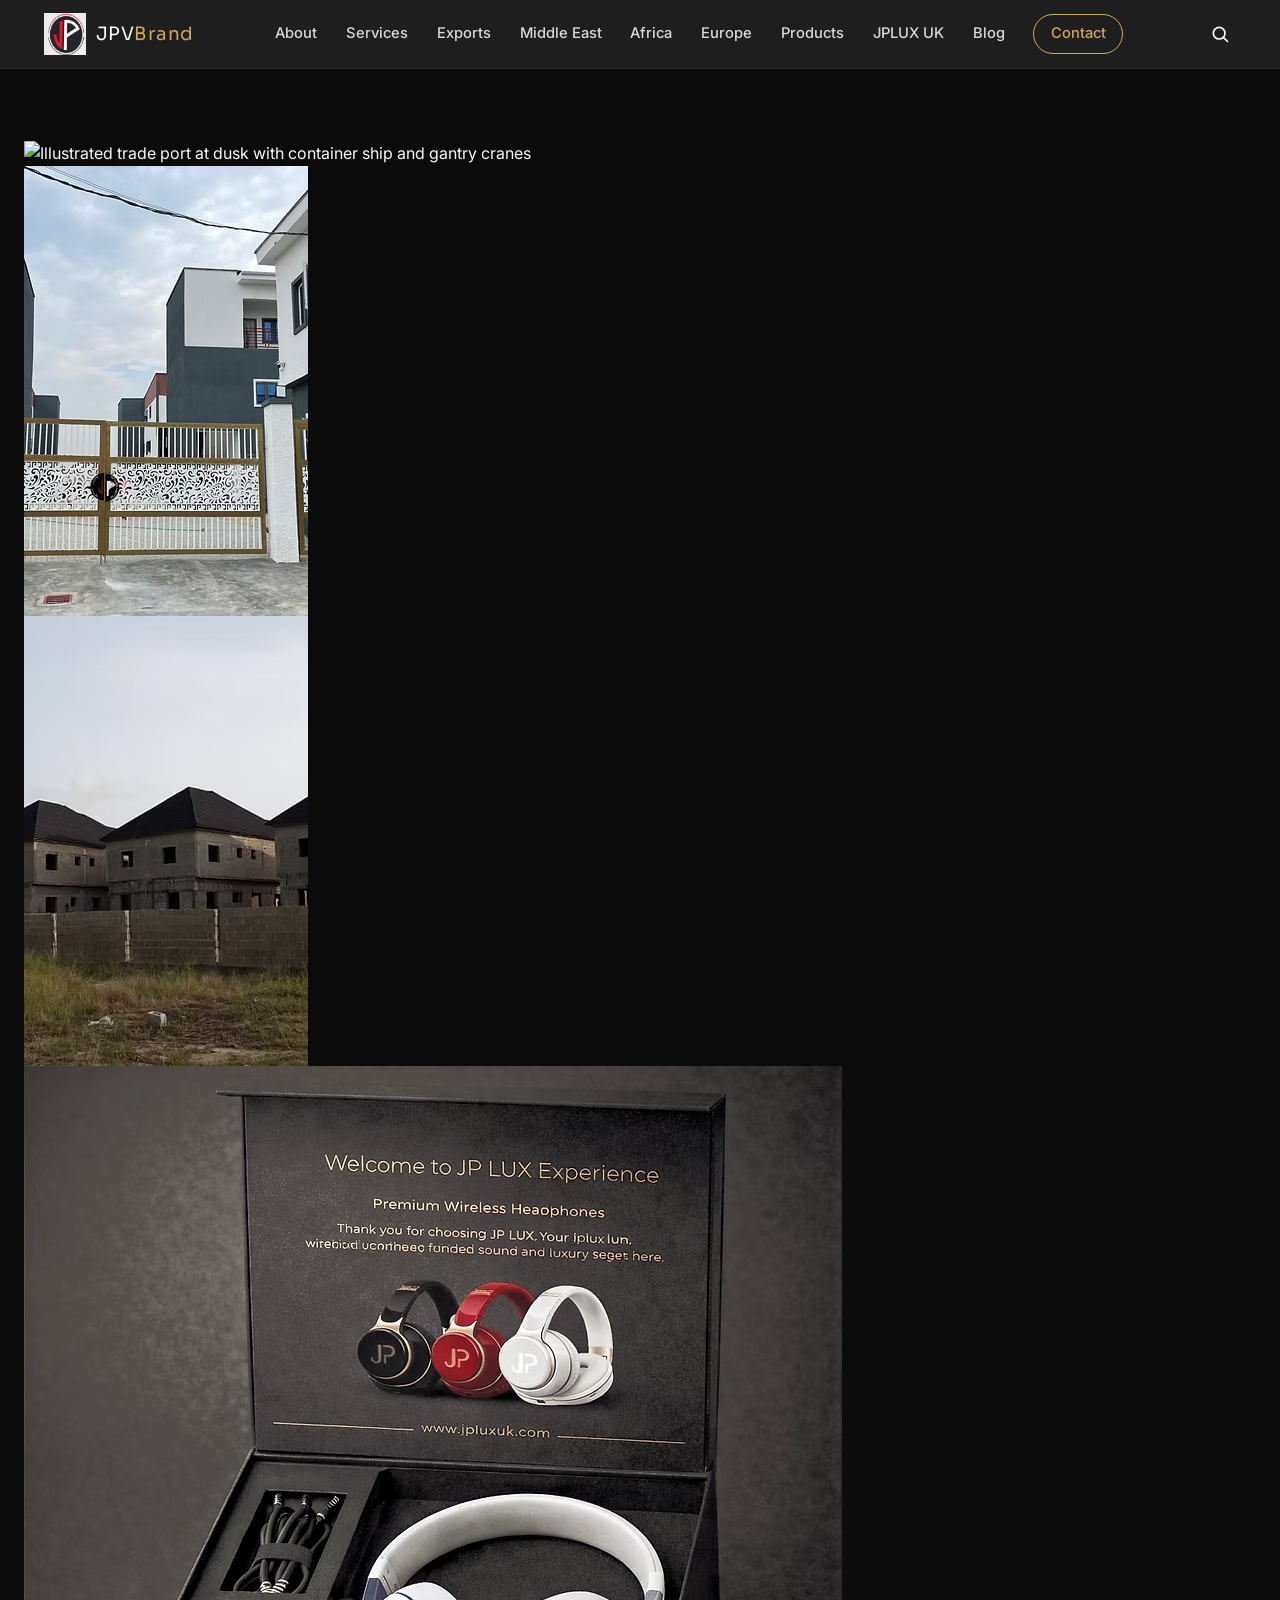
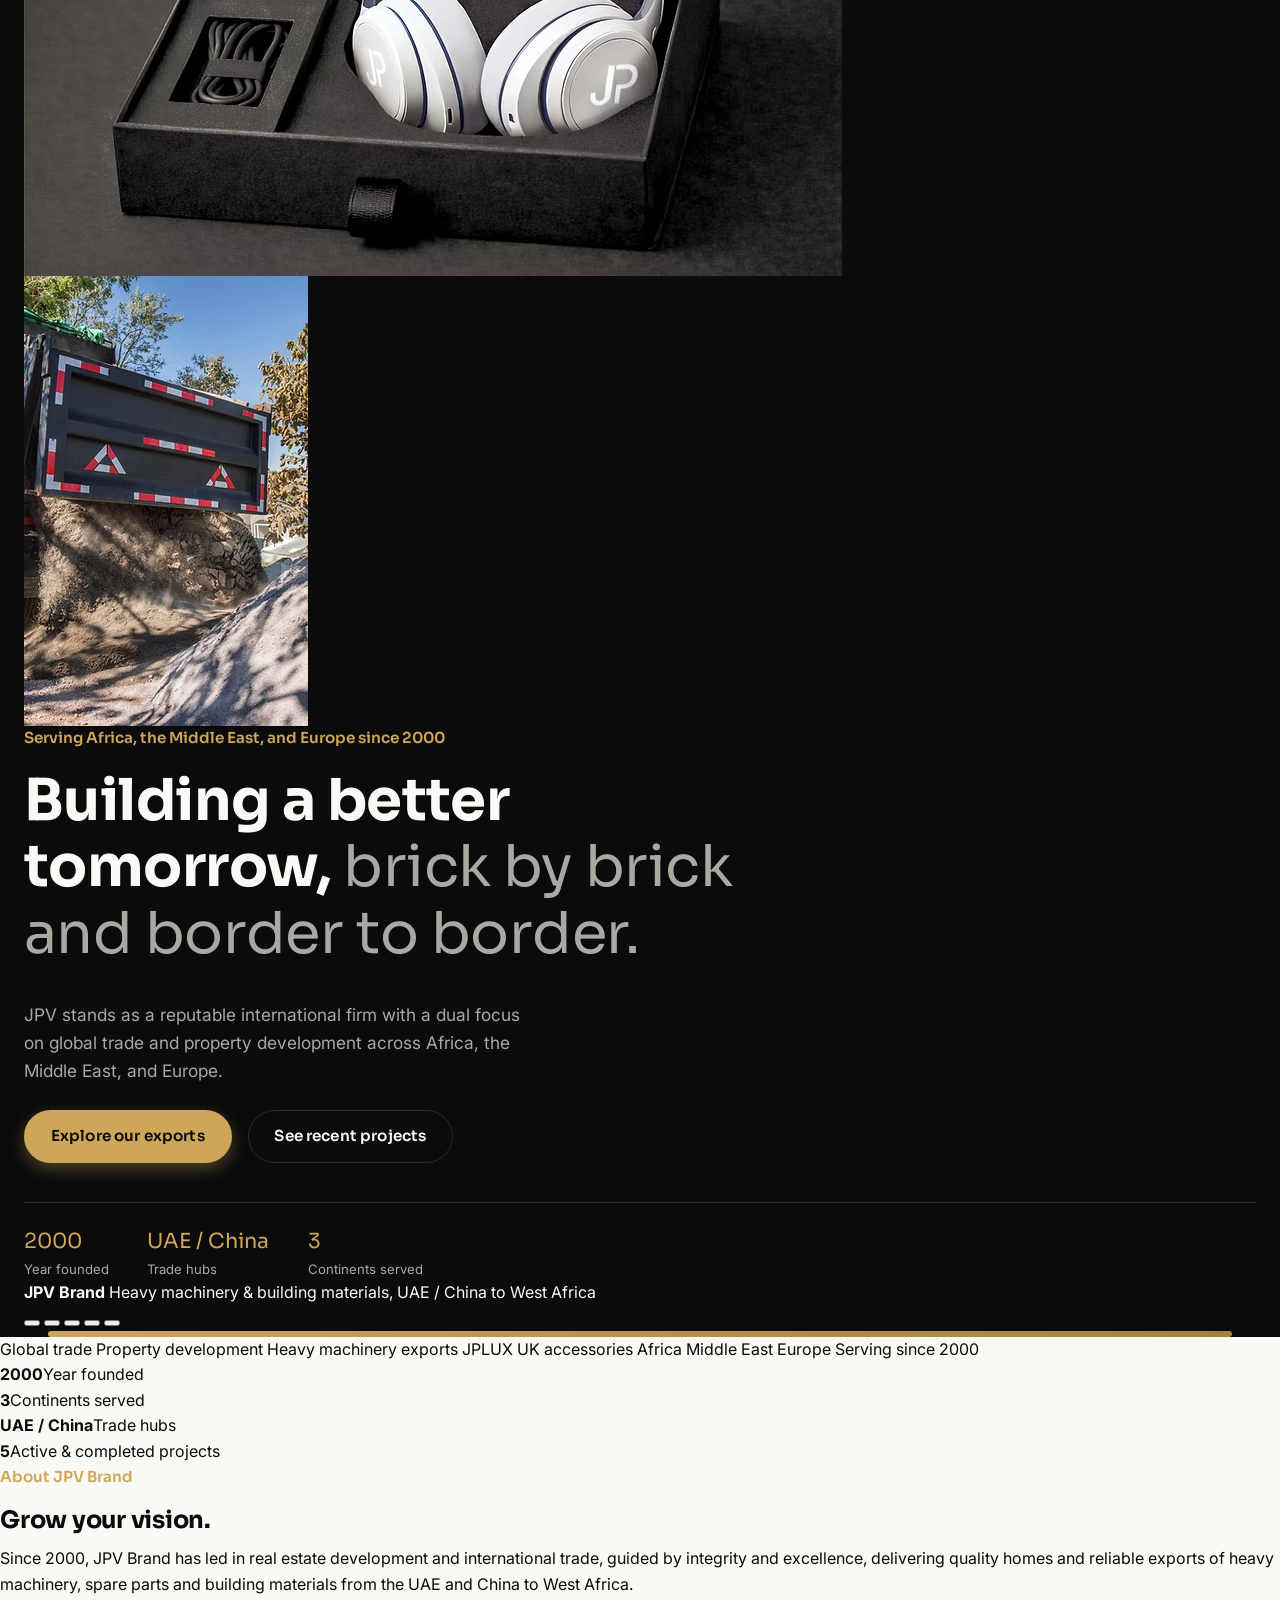
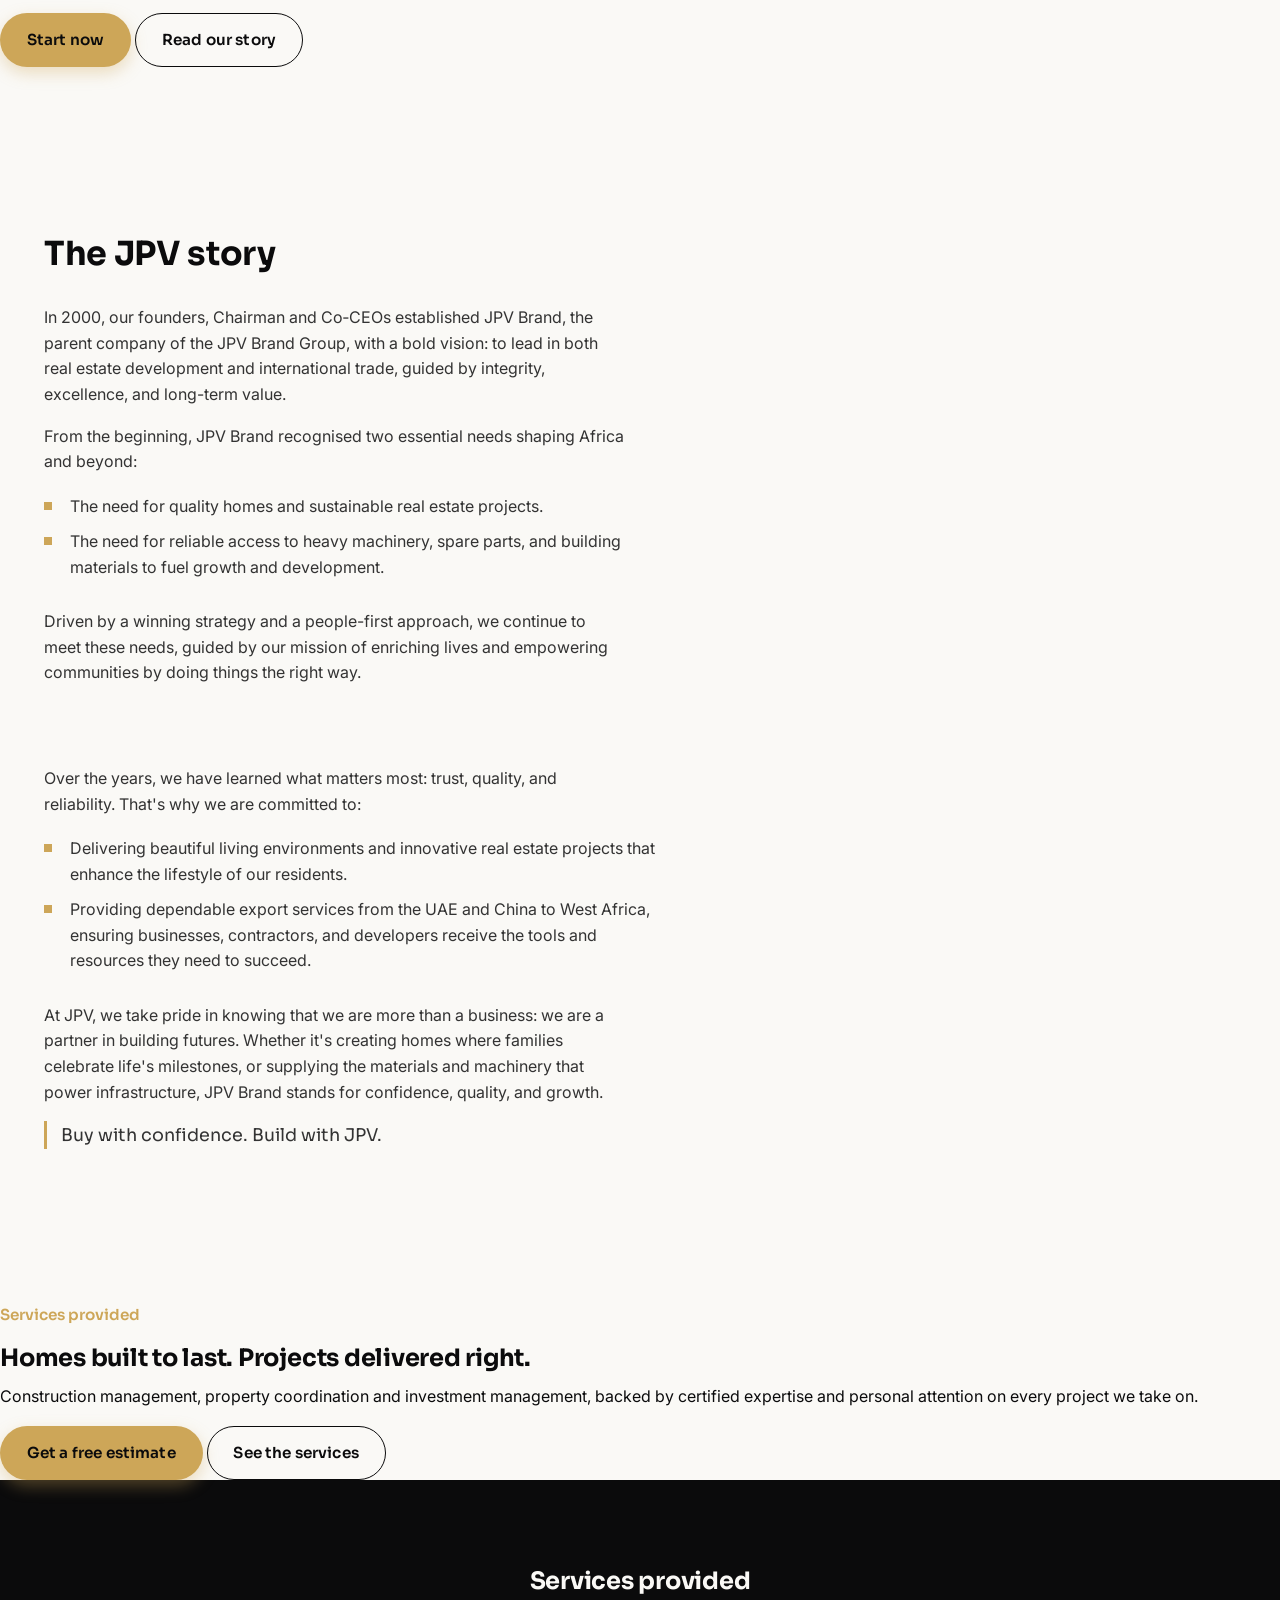
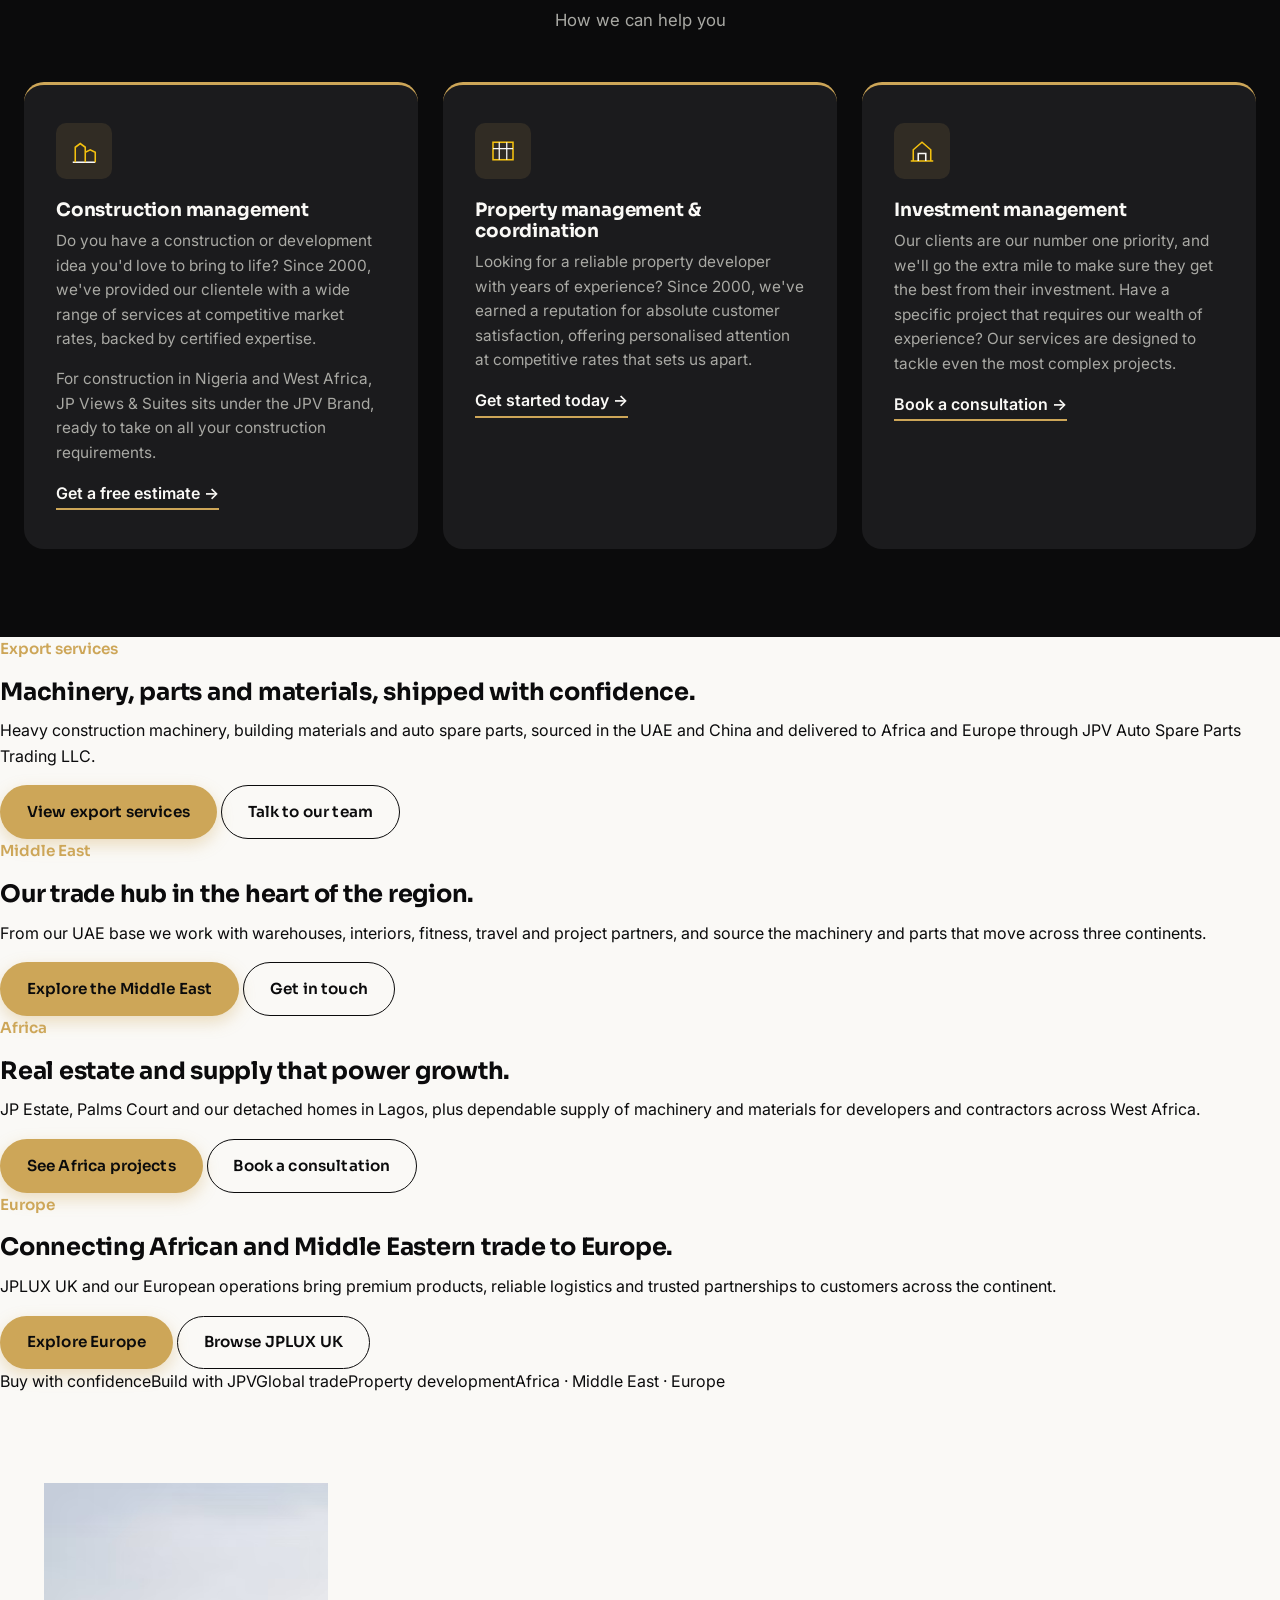
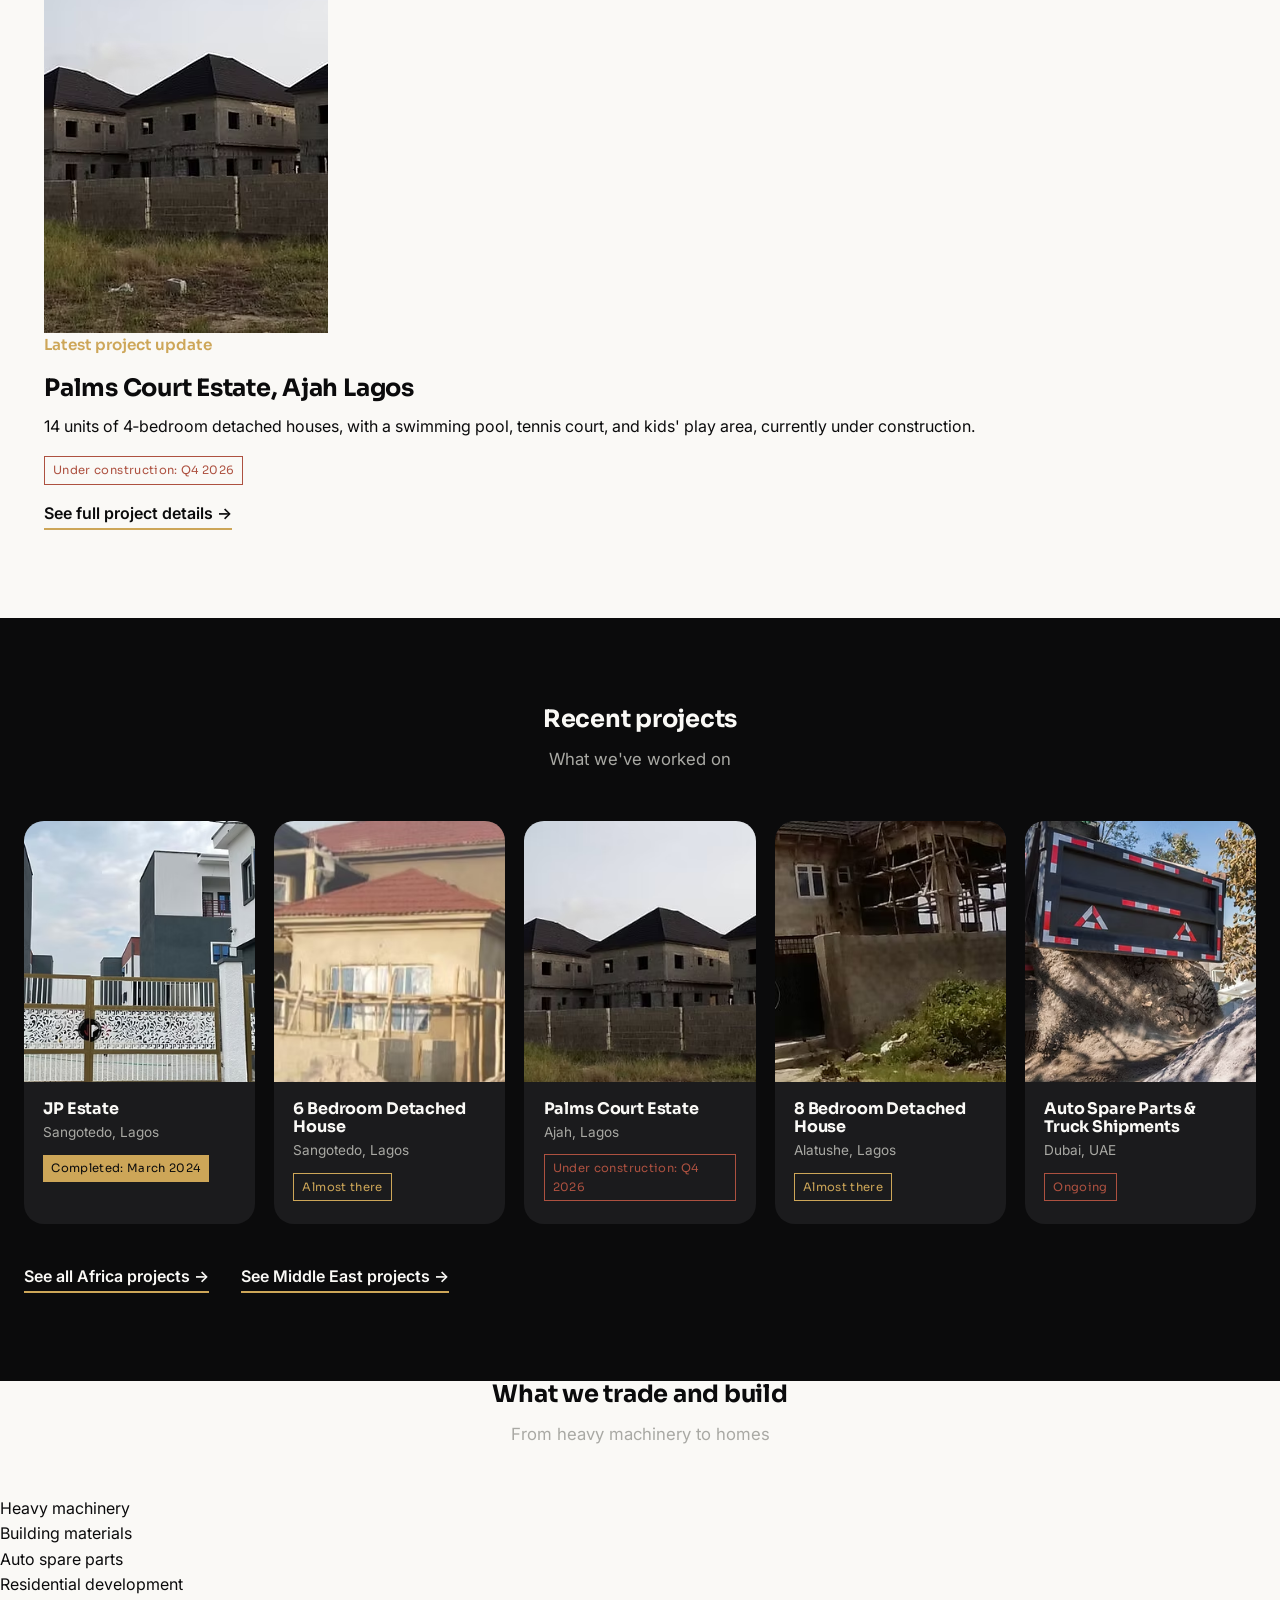
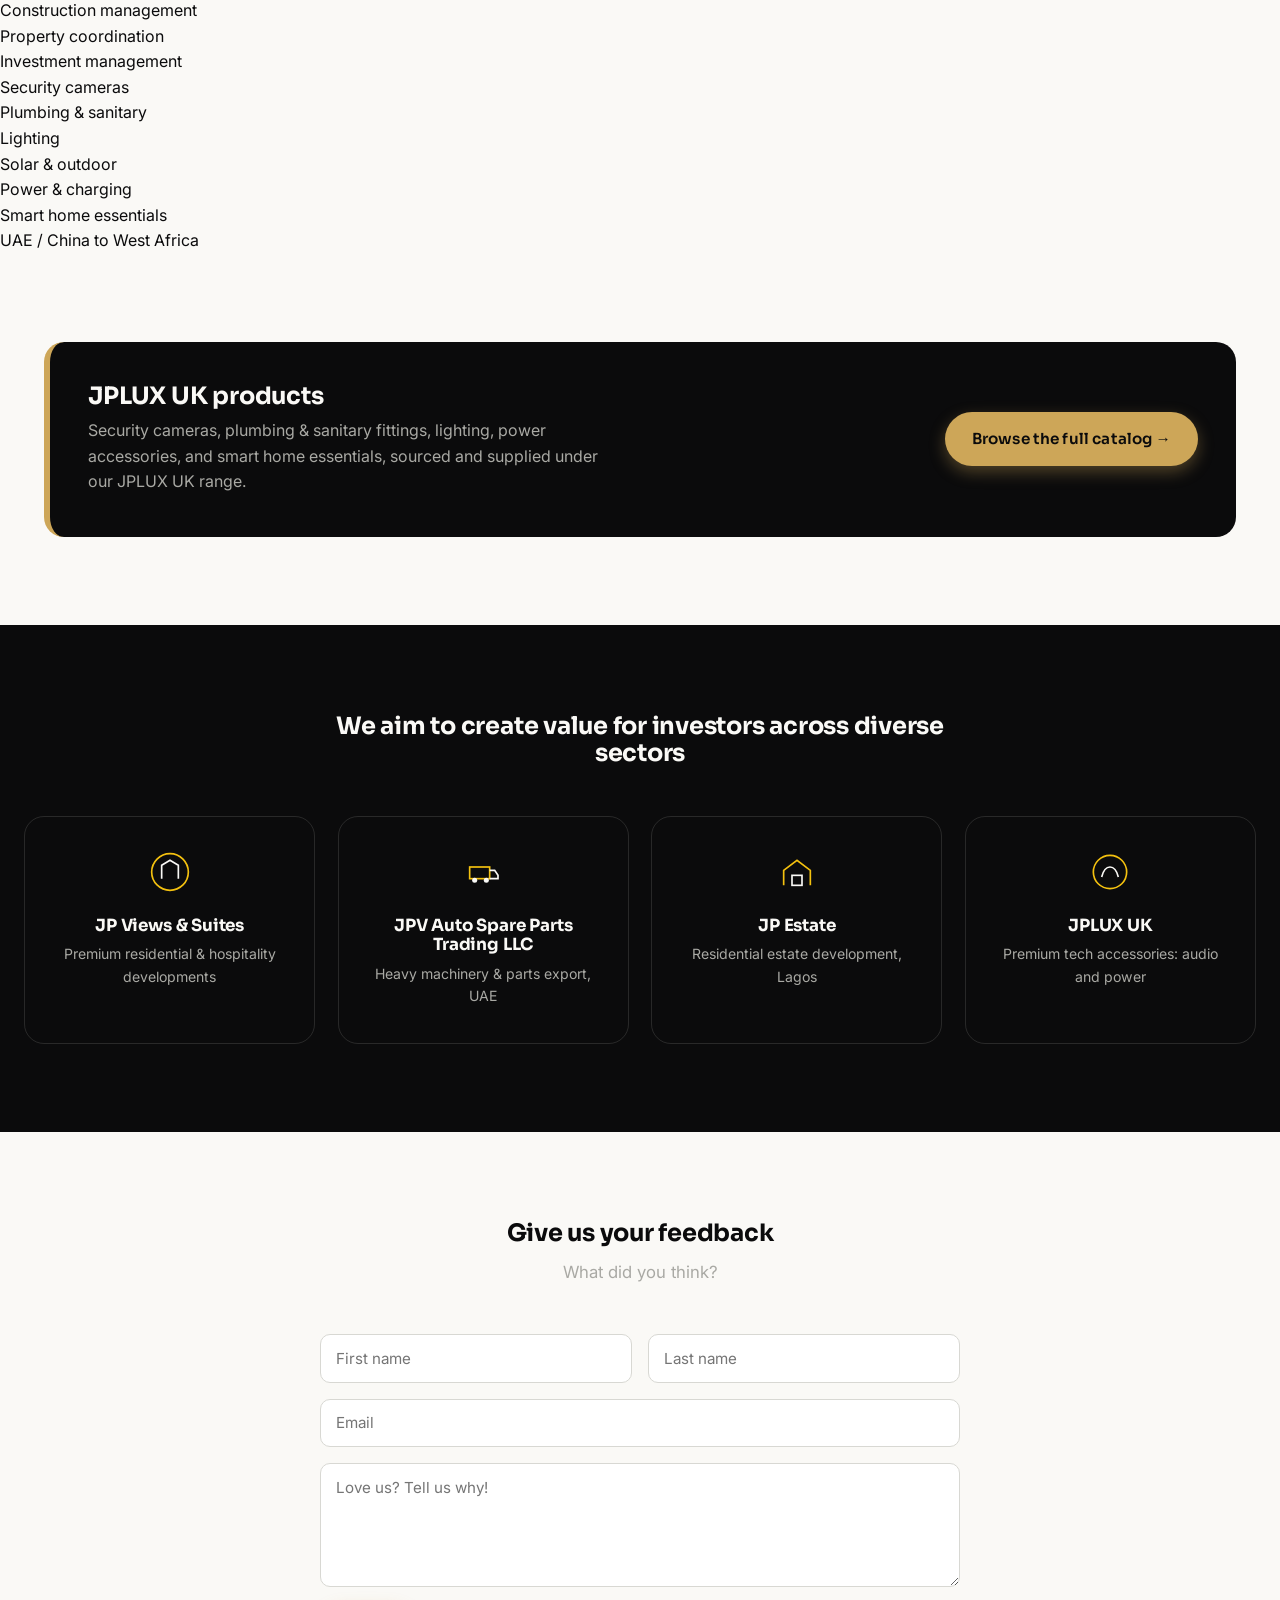
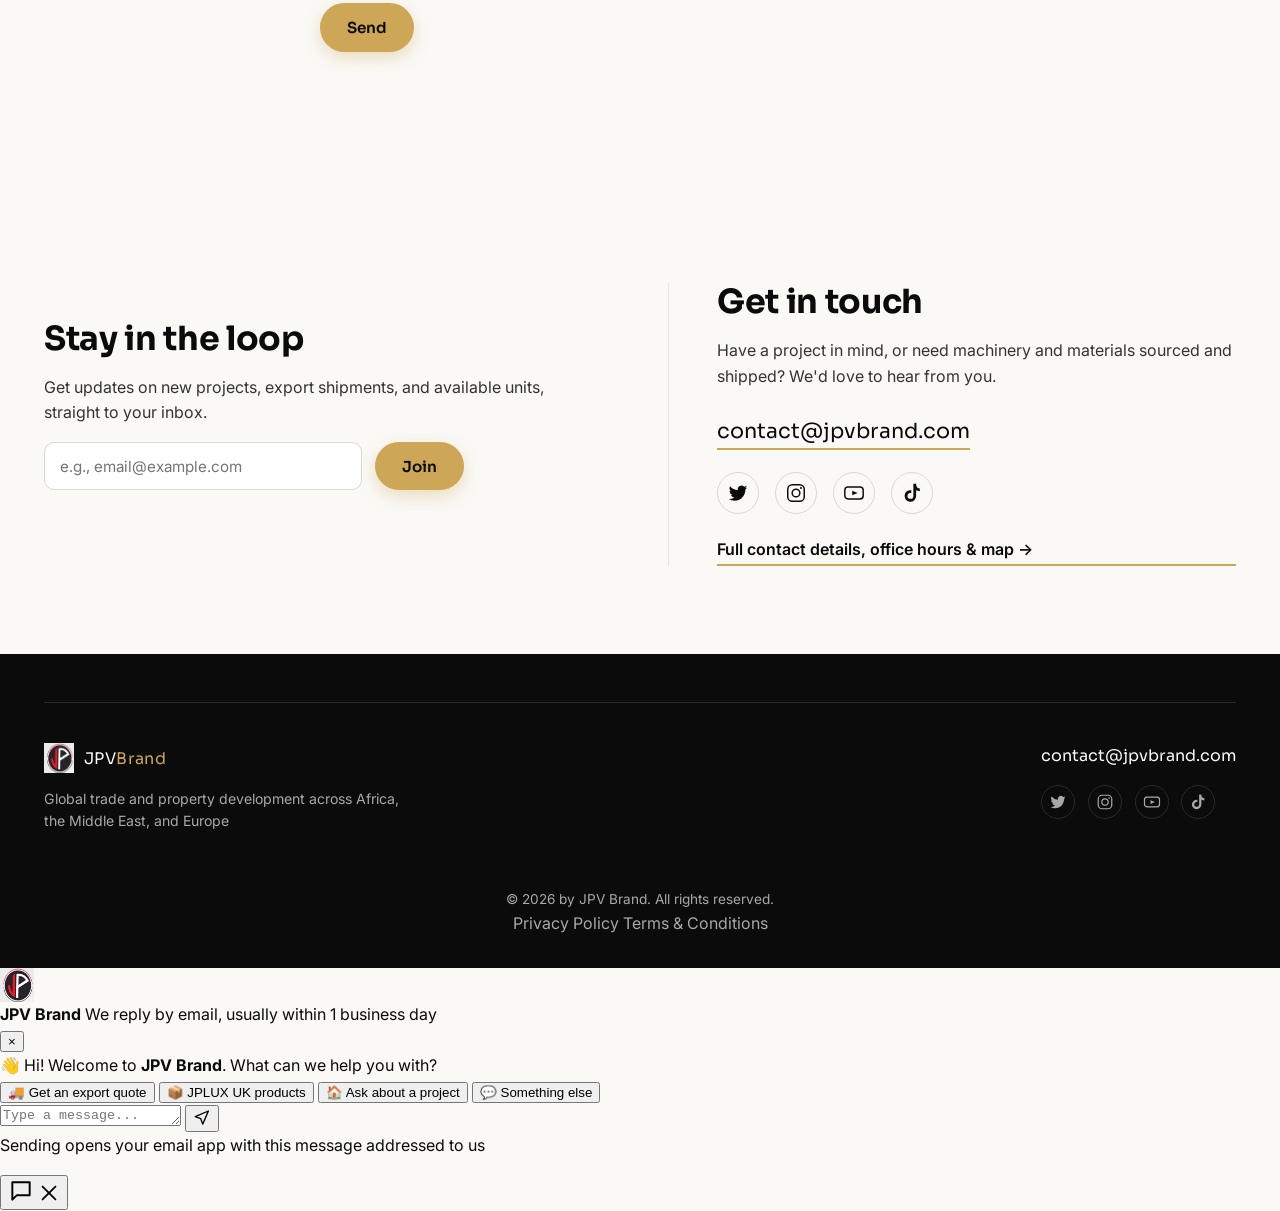
==== index.html @ 0bd1bf22 "Add files via upload" ====
<!DOCTYPE html>
<html lang="en">
<head>
<meta charset="UTF-8">
<meta name="viewport" content="width=device-width, initial-scale=1.0">
<link rel="icon" type="image/png" href="assets/images/jpv-logo-mark.png">
<link rel="apple-touch-icon" href="assets/images/jpv-logo-mark.png">
<title>JPV Brand | Global Trade &amp; Property Development</title>
<meta property="og:type" content="website">
<meta property="og:title" content="JPV Brand | Global Trade &amp; Property Development">
<meta property="og:description" content="JPV Brand is an international firm with a dual focus on global trade and property development across Africa, the Middle East, and Europe.">
<meta property="og:image" content="assets/images/hero-trade-port.png">
<meta name="twitter:card" content="summary_large_image">
<meta name="twitter:title" content="JPV Brand | Global Trade &amp; Property Development">
<meta name="twitter:description" content="JPV Brand is an international firm with a dual focus on global trade and property development across Africa, the Middle East, and Europe.">
<meta name="description" content="JPV Brand is an international firm with a dual focus on global trade and property development across Africa, the Middle East, and Europe.">
<link rel="preconnect" href="https://fonts.googleapis.com">
<link rel="preconnect" href="https://fonts.gstatic.com" crossorigin>
<link href="https://fonts.googleapis.com/css2?family=Sora:wght@400;500;600;700;800&family=Inter:wght@300;400;500;600;700&display=swap" rel="stylesheet">
<link rel="stylesheet" href="css/style.css">
<link rel="stylesheet" href="css/animations.css">
<link rel="stylesheet" href="css/chat-widget.css">
</head>
<body>

<!-- ============ HEADER ============ -->
<header class="site-header" id="top">
  <div class="header-inner">
    <a href="#top" class="logo" aria-label="JPV Brand home">
      <img class="logo-mark" src="assets/images/jpv-logo-mark.png" alt="JPV Brand logo mark" width="42" height="42">
      <span class="logo-word">JPV<em>Brand</em></span>
    </a>

    <nav class="main-nav" id="mainNav">
      <a href="#about">About</a>
      <a href="#services">Services</a>
      <a href="exports.html">Exports</a>
      <a href="middle-east.html">Middle East</a>
      <a href="africa.html">Africa</a>
      <a href="europe.html">Europe</a>
      <a href="products.html">Products</a>
      <a href="jplux-uk.html">JPLUX UK</a>
      <a href="blog.html">Blog</a>
      <a href="contact.html" class="nav-cta">Contact</a>
    </nav>

    <button class="search-toggle" id="searchToggle" aria-label="Search the site" aria-expanded="false">
      <svg viewBox="0 0 24 24" width="20" height="20" aria-hidden="true"><circle cx="11" cy="11" r="7" fill="none" stroke="currentColor" stroke-width="2"/><line x1="16.3" y1="16.3" x2="21" y2="21" stroke="currentColor" stroke-width="2" stroke-linecap="round"/></svg>
    </button>
    <button class="nav-toggle" id="navToggle" aria-label="Toggle menu" aria-expanded="false">
      <span></span><span></span><span></span>
    </button>
  </div>

  <div class="search-panel" id="searchPanel">
    <div class="search-panel-inner">
      <label for="siteSearchInput" class="visually-hidden">Search the site</label>
      <input type="search" id="siteSearchInput" placeholder="Search projects, products, services...">
      <button class="search-close" id="searchClose" aria-label="Close search">&times;</button>
    </div>
    <div class="search-results" id="searchResults"></div>
  </div>
</header>

<main>

  <!-- ============ HERO ============ -->
  <section class="hero">
    <div class="hero-bg" id="heroVisual">
      <img class="hero-slide-img active" src="assets/images/hero-trade-port.svg" alt="Illustrated trade port at dusk with container ship and gantry cranes" data-title="JPV Brand" data-caption="Heavy machinery &amp; building materials, UAE / China to West Africa">
      <img class="hero-slide-img" src="assets/images/project-jp-estate.jpg" alt="JP Estate, Sangotedo, Lagos" data-title="JP Estate, Lagos" data-caption="12 terraces, 15 apartments, completed March 2024">
      <img class="hero-slide-img" src="assets/images/project-palms-court.jpg" alt="Palms Court Estate, Ajah, Lagos" data-title="Palms Court Estate" data-caption="Under construction, Ajah Lagos">
      <img class="hero-slide-img" src="assets/images/jplux-headphones.jpg" alt="JPLUX UK Premium Wireless Headphones packaging photo" data-title="JPLUX UK" data-caption="Premium tech accessories, engineered for daily use">
      <img class="hero-slide-img" src="assets/images/project-auto-spare-parts.jpg" alt="JPV Auto Spare Parts Trading shipments" data-title="Auto Spare Parts Trading" data-caption="Heavy machinery &amp; building materials, UAE / China to West Africa">
      <div class="hero-scrim"></div>
    </div>

    <div class="hero-content">
      <div class="hero-copy">
        <p class="kicker">Serving Africa, the Middle East, and Europe since 2000</p>
        <h1>Building a better<br>tomorrow, <span>brick by brick<br>and border to border.</span></h1>
        <p class="hero-lead">JPV stands as a reputable international firm with a dual focus on global trade and property development across Africa, the Middle East, and Europe.</p>
        <div class="hero-actions">
          <a href="#exports" class="btn btn-yellow">Explore our exports</a>
          <a href="#projects" class="btn btn-outline">See recent projects</a>
        </div>
        <dl class="hero-stats">
          <div><dt>2000</dt><dd>Year founded</dd></div>
          <div><dt>UAE&nbsp;/&nbsp;China</dt><dd>Trade hubs</dd></div>
          <div><dt>3</dt><dd>Continents served</dd></div>
        </dl>
      </div>
    </div>

    <div class="hero-chip float-slow" id="heroChip">
      <strong id="heroChipTitle">JPV Brand</strong>
      <span id="heroChipCaption">Heavy machinery &amp; building materials, UAE / China to West Africa</span>
    </div>

    <div class="hero-dots" id="heroDots" role="tablist" aria-label="Hero image selector">
      <button type="button" class="hero-dot active" data-slide="0" aria-label="Slide 1"></button>
      <button type="button" class="hero-dot" data-slide="1" aria-label="Slide 2"></button>
      <button type="button" class="hero-dot" data-slide="2" aria-label="Slide 3"></button>
      <button type="button" class="hero-dot" data-slide="3" aria-label="Slide 4"></button>
      <button type="button" class="hero-dot" data-slide="4" aria-label="Slide 5"></button>
    </div>

    <div class="hazard-strip" aria-hidden="true"></div>
  </section>

  <!-- ============ MARQUEE ============ -->
  <div class="marquee-strip" aria-hidden="true">
    <div class="marquee">
      <div class="marquee-track">
        <span>Global trade</span>
        <span>Property development</span>
        <span>Heavy machinery exports</span>
        <span>JPLUX UK accessories</span>
        <span>Africa</span>
        <span>Middle East</span>
        <span>Europe</span>
        <span>Serving since 2000</span>
      </div>
    </div>
  </div>

  <!-- ============ STATS BAND ============ -->
  <section class="stats-band">
    <div class="stats-band-inner">
      <div class="stat-item"><strong>2000</strong><span>Year founded</span></div>
      <div class="stat-item"><strong>3</strong><span>Continents served</span></div>
      <div class="stat-item"><strong>UAE&nbsp;/&nbsp;China</strong><span>Trade hubs</span></div>
      <div class="stat-item"><strong>5</strong><span>Active &amp; completed projects</span></div>
    </div>
  </section>

  <!-- ============ ABOUT (banner) ============ -->
  <section class="banner banner-left" id="about" style="background-image:url('assets/images/banner-about.svg');background-position:center\">
    <div class="banner-inner">
      <p class="kicker">About JPV Brand</p>
      <h2>Grow your vision.</h2>
      <p class="banner-lead">Since 2000, JPV Brand has led in real estate development and international trade, guided by integrity and excellence, delivering quality homes and reliable exports of heavy machinery, spare parts and building materials from the UAE and China to West Africa.</p>
      <div class="banner-actions">
        <a href="#contact" class="btn btn-yellow">Start now</a>
        <a href="#story" class="btn btn-outline">Read our story</a>
      </div>
    </div>
  </section>

  <section class="section" id="story">
    <div class="story-block">
      <h2>The JPV story</h2>
      <div class="story-grid single">
        <div class="story-copy">
          <p>In 2000, our founders, Chairman and Co‑CEOs established JPV Brand, the parent company of the JPV Brand Group, with a bold vision: to lead in both real estate development and international trade, guided by integrity, excellence, and long-term value.</p>
          <p>From the beginning, JPV Brand recognised two essential needs shaping Africa and beyond:</p>
          <ul class="tick-list">
            <li>The need for quality homes and sustainable real estate projects.</li>
            <li>The need for reliable access to heavy machinery, spare parts, and building materials to fuel growth and development.</li>
          </ul>
          <p>Driven by a winning strategy and a people-first approach, we continue to meet these needs, guided by our mission of enriching lives and empowering communities by doing things the right way.</p>
        </div>
      </div>
      <div class="story-grid single spaced">
        <div class="story-copy">
          <p>Over the years, we have learned what matters most: trust, quality, and reliability. That's why we are committed to:</p>
          <ul class="tick-list">
            <li>Delivering beautiful living environments and innovative real estate projects that enhance the lifestyle of our residents.</li>
            <li>Providing dependable export services from the UAE and China to West Africa, ensuring businesses, contractors, and developers receive the tools and resources they need to succeed.</li>
          </ul>
          <p>At JPV, we take pride in knowing that we are more than a business: we are a partner in building futures. Whether it's creating homes where families celebrate life's milestones, or supplying the materials and machinery that power infrastructure, JPV Brand stands for confidence, quality, and growth.</p>
          <p class="story-tagline">Buy with confidence. Build with JPV.</p>
        </div>
      </div>
    </div>
  </section>

  <!-- ============ SERVICES (banner) ============ -->
  <section class="banner banner-right" id="services" style="background-image:url('assets/images/banner-services.svg');background-position:center\">
    <div class="banner-inner">
      <p class="kicker">Services provided</p>
      <h2>Homes built to last. Projects delivered right.</h2>
      <p class="banner-lead">Construction management, property coordination and investment management, backed by certified expertise and personal attention on every project we take on.</p>
      <div class="banner-actions">
        <a href="#contact" class="btn btn-yellow">Get a free estimate</a>
        <a href="#service-list" class="btn btn-outline">See the services</a>
      </div>
    </div>
  </section>

  <section class="section section-dark" id="service-list">
    <div class="section-head">
      <h2>Services provided</h2>
      <p class="section-sub">How we can help you</p>
    </div>
    <div class="cards-grid">
      <article class="service-card">
        <div class="service-icon" aria-hidden="true">
          <svg viewBox="0 0 48 48"><path d="M6 42h36" stroke="#faf9f6" stroke-width="2.5"/><path d="M10 42V18l8-6 8 6v24M26 42V26l8-4 8 4v16" fill="none" stroke="#f4c10f" stroke-width="2.5"/></svg>
        </div>
        <h3>Construction management</h3>
        <p>Do you have a construction or development idea you'd love to bring to life? Since 2000, we've provided our clientele with a wide range of services at competitive market rates, backed by certified expertise.</p>
        <p>For construction in Nigeria and West Africa, JP Views &amp; Suites sits under the JPV Brand, ready to take on all your construction requirements.</p>
        <a href="#contact" class="text-link">Get a free estimate →</a>
      </article>
      <article class="service-card">
        <div class="service-icon" aria-hidden="true">
          <svg viewBox="0 0 48 48"><rect x="8" y="10" width="32" height="28" fill="none" stroke="#f4c10f" stroke-width="2.5"/><path d="M8 20h32M18 10v28M30 10v28" stroke="#faf9f6" stroke-width="2"/></svg>
        </div>
        <h3>Property management &amp; coordination</h3>
        <p>Looking for a reliable property developer with years of experience? Since 2000, we've earned a reputation for absolute customer satisfaction, offering personalised attention at competitive rates that sets us apart.</p>
        <a href="#contact" class="text-link">Get started today →</a>
      </article>
      <article class="service-card">
        <div class="service-icon" aria-hidden="true">
          <svg viewBox="0 0 48 48"><path d="M6 40h36M10 40V22l14-12 14 12v18" fill="none" stroke="#f4c10f" stroke-width="2.5"/><path d="M18 40V28h12v12" fill="none" stroke="#faf9f6" stroke-width="2.5"/></svg>
        </div>
        <h3>Investment management</h3>
        <p>Our clients are our number one priority, and we'll go the extra mile to make sure they get the best from their investment. Have a specific project that requires our wealth of experience? Our services are designed to tackle even the most complex projects.</p>
        <a href="#contact" class="text-link">Book a consultation →</a>
      </article>
    </div>
  </section>

  <!-- ============ EXPORTS (banner) ============ -->
  <section class="banner banner-left" id="exports" style="background-image:url('assets/images/banner-exports.svg');background-position:center\">
    <div class="banner-inner">
      <p class="kicker">Export services</p>
      <h2>Machinery, parts and materials, shipped with confidence.</h2>
      <p class="banner-lead">Heavy construction machinery, building materials and auto spare parts, sourced in the UAE and China and delivered to Africa and Europe through JPV Auto Spare Parts Trading LLC.</p>
      <div class="banner-actions">
        <a href="exports.html" class="btn btn-yellow">View export services</a>
        <a href="#contact" class="btn btn-outline">Talk to our team</a>
      </div>
    </div>
  </section>

  <!-- ============ MIDDLE EAST (banner) ============ -->
  <section class="banner banner-right" id="middle-east" style="background-image:url('assets/images/banner-middle-east.svg');background-position:center\">
    <div class="banner-inner">
      <p class="kicker">Middle East</p>
      <h2>Our trade hub in the heart of the region.</h2>
      <p class="banner-lead">From our UAE base we work with warehouses, interiors, fitness, travel and project partners, and source the machinery and parts that move across three continents.</p>
      <div class="banner-actions">
        <a href="middle-east.html" class="btn btn-yellow">Explore the Middle East</a>
        <a href="#contact" class="btn btn-outline">Get in touch</a>
      </div>
    </div>
  </section>

  <!-- ============ AFRICA (banner) ============ -->
  <section class="banner banner-left" id="africa" style="background-image:url('assets/images/banner-africa.svg');background-position:center\">
    <div class="banner-inner">
      <p class="kicker">Africa</p>
      <h2>Real estate and supply that power growth.</h2>
      <p class="banner-lead">JP Estate, Palms Court and our detached homes in Lagos, plus dependable supply of machinery and materials for developers and contractors across West Africa.</p>
      <div class="banner-actions">
        <a href="africa.html" class="btn btn-yellow">See Africa projects</a>
        <a href="#contact" class="btn btn-outline">Book a consultation</a>
      </div>
    </div>
  </section>

  <!-- ============ EUROPE (banner) ============ -->
  <section class="banner banner-right" id="europe" style="background-image:url('assets/images/banner-europe.svg');background-position:center\">
    <div class="banner-inner">
      <p class="kicker">Europe</p>
      <h2>Connecting African and Middle Eastern trade to Europe.</h2>
      <p class="banner-lead">JPLUX UK and our European operations bring premium products, reliable logistics and trusted partnerships to customers across the continent.</p>
      <div class="banner-actions">
        <a href="europe.html" class="btn btn-yellow">Explore Europe</a>
        <a href="jplux-uk.html" class="btn btn-outline">Browse JPLUX UK</a>
      </div>
    </div>
  </section>

  <!-- ============ OUTLINE MARQUEE BAND ============ -->
  <div class="marquee-band" aria-hidden="true">
    <div class="marquee marquee-outline marquee-reverse" style="--marquee-speed:48s">
      <div class="marquee-track">
        <span>Buy with confidence</span><span>Build with JPV</span><span>Global trade</span><span>Property development</span><span>Africa · Middle East · Europe</span>
      </div>
    </div>
  </div>

  <!-- ============ LATEST PROJECT SPOTLIGHT ============ -->
  <section class="section" id="latest-project">
    <div class="spotlight-card" data-eta="2026-12-31">
      <div class="spotlight-media">
        <img src="assets/images/project-palms-court.jpg" alt="Palms Court Estate, Ajah, Lagos">
      </div>
      <div class="spotlight-body">
        <p class="kicker">Latest project update</p>
        <h2>Palms Court Estate, Ajah Lagos</h2>
        <p>14 units of 4‑bedroom detached houses, with a swimming pool, tennis court, and kids' play area, currently under construction.</p>
        <span class="badge badge-ongoing">Under construction: Q4 2026</span>
        <p class="eta-note" data-eta-note></p>
        <a href="africa.html#palms-court" class="text-link">See full project details →</a>
      </div>
    </div>
  </section>

  <!-- ============ PROJECTS ============ -->
  <section class="section section-dark" id="projects">
    <div class="section-head">
      <h2>Recent projects</h2>
      <p class="section-sub">What we've worked on</p>
    </div>
    <div class="projects-grid">
      <article class="project-card">
        <div class="project-media"><img src="assets/images/project-jp-estate.jpg" alt="JP Estate, Sangotedo, Lagos"></div>
        <div class="project-info">
          <h3>JP Estate</h3>
          <p>Sangotedo, Lagos</p>
          <span class="badge badge-done">Completed: March 2024</span>
        </div>
      </article>
      <article class="project-card">
        <div class="project-media"><img src="assets/images/project-6-bedroom.jpg" alt="6 Bedroom Detached House, Sangotedo"></div>
        <div class="project-info">
          <h3>6 Bedroom Detached House</h3>
          <p>Sangotedo, Lagos</p>
          <span class="badge badge-soon">Almost there</span>
        </div>
      </article>
      <article class="project-card">
        <div class="project-media"><img src="assets/images/project-palms-court.jpg" alt="Palms Court Estate, Ajah, Lagos"></div>
        <div class="project-info">
          <h3>Palms Court Estate</h3>
          <p>Ajah, Lagos</p>
          <span class="badge badge-ongoing">Under construction: Q4 2026</span>
        </div>
      </article>
      <article class="project-card">
        <div class="project-media"><img src="assets/images/project-8-bedroom.jpg" alt="8 Bedroom Detached House, Alatushe"></div>
        <div class="project-info">
          <h3>8 Bedroom Detached House</h3>
          <p>Alatushe, Lagos</p>
          <span class="badge badge-soon">Almost there</span>
        </div>
      </article>
      <article class="project-card">
        <div class="project-media"><img src="assets/images/project-auto-spare-parts.jpg" alt="JPV Auto Spare Parts Trading shipments"></div>
        <div class="project-info">
          <h3>Auto Spare Parts &amp; Truck Shipments</h3>
          <p>Dubai, UAE</p>
          <span class="badge badge-ongoing">Ongoing</span>
        </div>
      </article>
    </div>
    <div class="projects-more">
      <a href="africa.html" class="text-link">See all Africa projects →</a>
      <a href="middle-east.html" class="text-link">See Middle East projects →</a>
    </div>
  </section>

  <!-- ============ CAPABILITIES SCROLLER ============ -->
  <section class="capabilities" id="capabilities">
    <div class="section-head">
      <h2>What we trade and build</h2>
      <p class="section-sub">From heavy machinery to homes</p>
    </div>
    <div class="marquee marquee-plain" style="--marquee-speed:55s">
      <div class="marquee-track">
        <div class="pill">Heavy machinery</div><div class="pill">Building materials</div><div class="pill">Auto spare parts</div><div class="pill">Residential development</div><div class="pill">Construction management</div><div class="pill">Property coordination</div><div class="pill">Investment management</div>
      </div>
    </div>
    <div class="marquee marquee-plain marquee-reverse" style="--marquee-speed:60s">
      <div class="marquee-track">
        <div class="pill">Security cameras</div><div class="pill">Plumbing &amp; sanitary</div><div class="pill">Lighting</div><div class="pill">Solar &amp; outdoor</div><div class="pill">Power &amp; charging</div><div class="pill">Smart home essentials</div><div class="pill">UAE / China to West Africa</div>
      </div>
    </div>
  </section>

  <!-- ============ PRODUCTS LINK-OUT ============ -->
  <section class="section">
    <div class="promo-band">
      <div class="promo-copy">
        <h2>JPLUX UK products</h2>
        <p>Security cameras, plumbing &amp; sanitary fittings, lighting, power accessories, and smart home essentials, sourced and supplied under our JPLUX UK range.</p>
      </div>
      <a href="products.html" class="btn btn-yellow">Browse the full catalog →</a>
    </div>
  </section>

  <!-- ============ OUR BRANDS ============ -->
  <section class="section section-dark" id="brands">
    <div class="section-head">
      <h2>We aim to create value for investors across diverse sectors</h2>
    </div>
    <div class="brands-grid">
      <div class="brand-tile">
        <svg viewBox="0 0 48 48" width="40"><circle cx="24" cy="24" r="22" fill="none" stroke="#f4c10f" stroke-width="2"/><path d="M14 32V16l10-6 10 6v16" fill="none" stroke="#faf9f6" stroke-width="2"/></svg>
        <h3>JP Views &amp; Suites</h3>
        <p>Premium residential &amp; hospitality developments</p>
      </div>
      <div class="brand-tile">
        <svg viewBox="0 0 48 48" width="40"><rect x="8" y="18" width="24" height="14" fill="none" stroke="#f4c10f" stroke-width="2"/><circle cx="14" cy="34" r="3" fill="#faf9f6"/><circle cx="28" cy="34" r="3" fill="#faf9f6"/><path d="M32 22h6l4 6v4h-10" fill="none" stroke="#faf9f6" stroke-width="2"/></svg>
        <h3>JPV Auto Spare Parts Trading LLC</h3>
        <p>Heavy machinery &amp; parts export, UAE</p>
      </div>
      <div class="brand-tile">
        <svg viewBox="0 0 48 48" width="40"><path d="M8 40V22l16-12 16 12v18" fill="none" stroke="#f4c10f" stroke-width="2"/><rect x="18" y="28" width="12" height="12" fill="none" stroke="#faf9f6" stroke-width="2"/></svg>
        <h3>JP Estate</h3>
        <p>Residential estate development, Lagos</p>
      </div>
      <a href="jplux-uk.html" class="brand-tile brand-tile-link">
        <svg viewBox="0 0 48 48" width="40"><circle cx="24" cy="24" r="20" fill="none" stroke="#f4c10f" stroke-width="2"/><path d="M14 30c2-8 6-12 10-12s8 4 10 12" fill="none" stroke="#faf9f6" stroke-width="2"/></svg>
        <h3>JPLUX UK</h3>
        <p>Premium tech accessories: audio and power</p>
      </a>
    </div>
  </section>

  <!-- ============ FEEDBACK ============ -->
  <section class="section" id="feedback">
    <div class="section-head">
      <h2>Give us your feedback</h2>
      <p class="section-sub">What did you think?</p>
    </div>
    <form class="feedback-form" id="feedbackForm" action="mailto:contact@jpvbrand.com?subject=Website%20Feedback" method="post" enctype="text/plain">
      <div class="feedback-row">
        <div>
          <label for="fbFirst" class="visually-hidden">First name</label>
          <input type="text" id="fbFirst" name="First Name" placeholder="First name" required>
        </div>
        <div>
          <label for="fbLast" class="visually-hidden">Last name</label>
          <input type="text" id="fbLast" name="Last Name" placeholder="Last name" required>
        </div>
      </div>
      <label for="fbEmail" class="visually-hidden">Email</label>
      <input type="email" id="fbEmail" name="Email" placeholder="Email" required>
      <label for="fbMessage" class="visually-hidden">Your feedback</label>
      <textarea id="fbMessage" name="Message" rows="5" placeholder="Love us? Tell us why!" required></textarea>
      <button type="submit" class="btn btn-yellow">Send</button>
      <p class="form-note" id="feedbackNote" role="status"></p>
    </form>
  </section>

  <!-- ============ SUBSCRIBE + CONTACT ============ -->
  <section class="section" id="contact">
    <div class="section-grid">
      <div class="text-block">
        <h2>Stay in the loop</h2>
        <p>Get updates on new projects, export shipments, and available units, straight to your inbox.</p>
        <form class="subscribe-form" id="subscribeForm" action="mailto:contact@jpvbrand.com?subject=Newsletter%20Signup" method="post" enctype="text/plain">
          <label for="subEmail" class="visually-hidden">Email address</label>
          <input type="email" id="subEmail" name="Email" placeholder="e.g., email@example.com" required>
          <button type="submit" class="btn btn-yellow">Join</button>
        </form>
        <p class="form-note" id="formNote" role="status"></p>
      </div>
      <div class="text-block contact-block">
        <h2>Get in touch</h2>
        <p>Have a project in mind, or need machinery and materials sourced and shipped? We'd love to hear from you.</p>
        <a class="contact-email" href="mailto:contact@jpvbrand.com">contact@jpvbrand.com</a>
        <div class="social-row">
          <a href="https://x.com/jpvestate" aria-label="Twitter / X" target="_blank" rel="noopener">
            <svg viewBox="0 0 24 24" width="22"><path fill="currentColor" d="M22 5.9c-.7.3-1.5.5-2.3.6.8-.5 1.5-1.3 1.7-2.3-.8.5-1.7.8-2.6 1a4.1 4.1 0 0 0-7 3.7A11.6 11.6 0 0 1 3.4 4.6a4.1 4.1 0 0 0 1.3 5.5c-.7 0-1.3-.2-1.9-.5v.1c0 2 1.4 3.6 3.3 4a4.1 4.1 0 0 1-1.9.1 4.1 4.1 0 0 0 3.8 2.8A8.2 8.2 0 0 1 2 18.6a11.6 11.6 0 0 0 6.3 1.8c7.5 0 11.7-6.3 11.7-11.7v-.5c.8-.6 1.5-1.3 2-2.1Z"/></svg>
          </a>
          <a href="https://www.instagram.com/jpvestate/" aria-label="Instagram" target="_blank" rel="noopener">
            <svg viewBox="0 0 24 24" width="22"><rect x="3" y="3" width="18" height="18" rx="5" fill="none" stroke="currentColor" stroke-width="1.6"/><circle cx="12" cy="12" r="4.2" fill="none" stroke="currentColor" stroke-width="1.6"/><circle cx="17.4" cy="6.6" r="1.1" fill="currentColor"/></svg>
          </a>
          <a href="https://www.youtube.com/channel/UCHBNSMVRemeQUBlEAEQWsZw" aria-label="YouTube" target="_blank" rel="noopener">
            <svg viewBox="0 0 24 24" width="22"><rect x="2" y="5.5" width="20" height="13" rx="3.5" fill="none" stroke="currentColor" stroke-width="1.6"/><path d="M10 9.5l6 2.5-6 2.5Z" fill="currentColor"/></svg>
          </a>
          <a href="https://www.tiktok.com/@jpv_brand" aria-label="TikTok" target="_blank" rel="noopener">
            <svg viewBox="0 0 24 24" width="22"><path fill="currentColor" d="M16.5 2h-3v13.2a3.2 3.2 0 1 1-2.3-3.1v-3.1a6.3 6.3 0 1 0 5.3 6.2V8.8c1.1.8 2.5 1.3 4 1.3V7.1c-2.1 0-3.9-1.6-4-4V2Z"/></svg>
          </a>
        </div>
        <a href="contact.html" class="text-link contact-more">Full contact details, office hours &amp; map →</a>
      </div>
    </div>
  </section>

</main>

<!-- ============ FOOTER ============ -->
<footer class="site-footer">
  <div class="footer-inner">
    <div class="footer-top">
      <div class="footer-brand">
      <a href="#top" class="logo small">
            <img class="logo-mark" src="assets/images/jpv-logo-mark.png" alt="JPV Brand logo mark" width="30" height="30">
            <span class="logo-word">JPV<em>Brand</em></span>
          </a>
      <p class="footer-tag">Global trade and property development across Africa, the Middle East, and Europe</p>
      </div>
      <div class="footer-right">
        <p class="footer-contact"><a href="mailto:contact@jpvbrand.com">contact@jpvbrand.com</a></p>
        <div class="footer-social">
      <a href="https://x.com/jpvestate" aria-label="Twitter / X" target="_blank" rel="noopener">
        <svg viewBox="0 0 24 24" width="18"><path fill="currentColor" d="M22 5.9c-.7.3-1.5.5-2.3.6.8-.5 1.5-1.3 1.7-2.3-.8.5-1.7.8-2.6 1a4.1 4.1 0 0 0-7 3.7A11.6 11.6 0 0 1 3.4 4.6a4.1 4.1 0 0 0 1.3 5.5c-.7 0-1.3-.2-1.9-.5v.1c0 2 1.4 3.6 3.3 4a4.1 4.1 0 0 1-1.9.1 4.1 4.1 0 0 0 3.8 2.8A8.2 8.2 0 0 1 2 18.6a11.6 11.6 0 0 0 6.3 1.8c7.5 0 11.7-6.3 11.7-11.7v-.5c.8-.6 1.5-1.3 2-2.1Z"/></svg>
      </a>
      <a href="https://www.instagram.com/jpvestate/" aria-label="Instagram" target="_blank" rel="noopener">
        <svg viewBox="0 0 24 24" width="18"><rect x="3" y="3" width="18" height="18" rx="5" fill="none" stroke="currentColor" stroke-width="1.6"/><circle cx="12" cy="12" r="4.2" fill="none" stroke="currentColor" stroke-width="1.6"/><circle cx="17.4" cy="6.6" r="1.1" fill="currentColor"/></svg>
      </a>
      <a href="https://www.youtube.com/channel/UCHBNSMVRemeQUBlEAEQWsZw" aria-label="YouTube" target="_blank" rel="noopener">
        <svg viewBox="0 0 24 24" width="18"><rect x="2" y="5.5" width="20" height="13" rx="3.5" fill="none" stroke="currentColor" stroke-width="1.6"/><path d="M10 9.5l6 2.5-6 2.5Z" fill="currentColor"/></svg>
      </a>
      <a href="https://www.tiktok.com/@jpv_brand" aria-label="TikTok" target="_blank" rel="noopener">
        <svg viewBox="0 0 24 24" width="18"><path fill="currentColor" d="M16.5 2h-3v13.2a3.2 3.2 0 1 1-2.3-3.1v-3.1a6.3 6.3 0 1 0 5.3 6.2V8.8c1.1.8 2.5 1.3 4 1.3V7.1c-2.1 0-3.9-1.6-4-4V2Z"/></svg>
      </a>
    </div>
      </div>
    </div>
    <div class="footer-bottom">
      <p class="footer-copy">© 2026 by JPV Brand. All rights reserved.</p>
      <div class="footer-legal">
        <a href="privacy-policy.html">Privacy Policy</a>
        <a href="terms-conditions.html">Terms &amp; Conditions</a>
      </div>
    </div>
  </div>
</footer>

<!-- ============ CHAT WIDGET ============ -->
<div class="chat-widget" id="chatWidget">
  <div class="chat-panel" id="chatPanel" aria-hidden="true">
    <div class="chat-panel-head">
      <div class="chat-avatar">
        <img src="assets/images/jpv-logo-mark.png" alt="" width="34" height="34">
      </div>
      <div class="chat-head-text">
        <strong>JPV Brand</strong>
        <span>We reply by email, usually within 1 business day</span>
      </div>
      <button type="button" class="chat-panel-close" id="chatPanelClose" aria-label="Close chat">&times;</button>
    </div>

    <div class="chat-panel-body">
      <div class="chat-bubble">
        <span class="chat-wave" aria-hidden="true">&#128075;</span>
        Hi! Welcome to <strong>JPV Brand</strong>. What can we help you with?
      </div>

      <div class="chat-quick-options" id="chatQuickOptions">
        <button type="button" class="chat-option" data-prompt="Hi, I'd like an export quote for: ">&#128666; Get an export quote</button>
        <button type="button" class="chat-option" data-prompt="Hi, I'm interested in JPLUX UK products: ">&#128230; JPLUX UK products</button>
        <button type="button" class="chat-option" data-prompt="Hi, I have a question about a current project: ">&#127968; Ask about a project</button>
        <button type="button" class="chat-option" data-prompt="Hi, ">&#128172; Something else</button>
      </div>
    </div>

    <form class="chat-panel-input" id="chatForm">
      <label for="chatMessage" class="visually-hidden">Your message</label>
      <textarea id="chatMessage" rows="1" placeholder="Type a message..." required></textarea>
      <button type="submit" class="chat-send" aria-label="Send message">
        <svg viewBox="0 0 24 24" width="18" height="18" aria-hidden="true"><path d="M3 11.5 20.5 4 13 21.5l-2.7-7.3L3 11.5Z" fill="none" stroke="currentColor" stroke-width="1.8" stroke-linejoin="round" stroke-linecap="round"/></svg>
      </button>
    </form>
    <p class="chat-panel-note">Sending opens your email app with this message addressed to us</p>
  </div>

  <button type="button" class="chat-toggle" id="chatToggle" aria-label="Open chat" aria-expanded="false">
    <svg class="chat-icon-open" viewBox="0 0 24 24" width="26" height="26" aria-hidden="true"><path d="M4 4h16v12H8l-4 4V4Z" fill="none" stroke="currentColor" stroke-width="1.8" stroke-linejoin="round"/></svg>
    <svg class="chat-icon-close" viewBox="0 0 24 24" width="22" height="22" aria-hidden="true"><line x1="5" y1="5" x2="19" y2="19" stroke="currentColor" stroke-width="2" stroke-linecap="round"/><line x1="19" y1="5" x2="5" y2="19" stroke="currentColor" stroke-width="2" stroke-linecap="round"/></svg>
  </button>
</div>


<script src="js/script.js"></script>
<script src="js/hero-carousel.js"></script>
<script src="js/project-status.js"></script>
<script src="js/animations.js"></script>
<script src="js/chat-widget.js"></script>
</body>
</html>
---- css/style.css ----
/* ==========================================================
   JPV BRAND — design tokens
   ========================================================== */
:root{
  --black: #0b0b0c;
  --black-soft: #151517;
  --black-card: #1b1b1d;
  --yellow: #cda658;
  --yellow-deep: #a3813d;
  --red: #ad5140;
  --white: #faf9f6;
  --grey: #a9a9a4;
  --grey-line: rgba(250,249,246,0.12);
  --grey-line-dark: rgba(11,11,12,0.12);

  --font-display: "Sora", sans-serif;
  --font-body: "Inter", sans-serif;

  --maxw: 1240px;
  --radius: 10px;
  --radius-lg: 20px;
  --radius-full: 999px;
  --shadow-card: 0 8px 24px rgba(11,11,12,0.08);
  --shadow-soft: 0 16px 40px rgba(11,11,12,0.14);
}

*,*::before,*::after{ box-sizing: border-box; }
html{ scroll-behavior: smooth; }
body{
  margin:0;
  font-family: var(--font-body);
  background: var(--white);
  color: var(--black);
  line-height: 1.6;
  -webkit-font-smoothing: antialiased;
}
img{ max-width:100%; display:block; }
a{ color: inherit; text-decoration: none; }
ul{ margin:0; padding:0; list-style:none; }
h1,h2,h3,h4{
  font-family: var(--font-display);
  font-weight: 700;
  line-height: 1.15;
  margin: 0 0 .5em;
  letter-spacing: -.01em;
}
p{ margin: 0 0 1em; color: inherit; }
.visually-hidden{
  position:absolute; width:1px; height:1px; overflow:hidden;
  clip:rect(0 0 0 0); white-space:nowrap;
}

/* focus visibility */
a:focus-visible, button:focus-visible, input:focus-visible{
  outline: 2px solid var(--yellow);
  outline-offset: 2px;
}

@media (prefers-reduced-motion: reduce){
  *{ animation: none !important; transition: none !important; }
  html{ scroll-behavior: auto; }
}

/* ==========================================================
   BUTTONS / LINKS
   ========================================================== */
.btn{
  display:inline-flex;
  align-items:center;
  gap:.5em;
  padding: .9em 1.7em;
  font-family: var(--font-display);
  font-weight: 600;
  font-size: .95rem;
  letter-spacing:.01em;
  border: 1.5px solid transparent;
  border-radius: var(--radius-full);
  cursor:pointer;
  transition: transform .15s ease, background-color .15s ease, color .15s ease, box-shadow .15s ease;
}
.btn-yellow{
  background: var(--yellow);
  color: var(--black);
  box-shadow: 0 6px 16px rgba(205,166,88,0.35);
}
.btn-yellow:hover{ background: var(--yellow-deep); transform: translateY(-2px); box-shadow: 0 10px 22px rgba(205,166,88,0.4); }
.btn-outline{
  border-color: currentColor;
  color: inherit;
  background: transparent;
}
.btn-outline:hover{ background: var(--grey-line); }

.text-link{
  display:inline-block;
  font-weight:600;
  border-bottom: 2px solid var(--yellow);
  padding-bottom:2px;
}
.text-link:hover{ color: var(--yellow-deep); }

/* ==========================================================
   HEADER
   ========================================================== */
.site-header{
  position: sticky; top:0; z-index: 50;
  background: rgba(11,11,12,0.92);
  backdrop-filter: blur(6px);
  border-bottom: 1px solid var(--grey-line);
}
.header-inner{
  max-width: var(--maxw);
  margin: 0 auto;
  padding: .8rem 1.5rem;
  display:flex; align-items:center; justify-content:space-between;
}
.logo{ display:flex; align-items:center; gap:.6rem; color: var(--white); }
.logo-word{ font-family: var(--font-display); font-size:1.15rem; letter-spacing:.03em; }
.logo-word em{ font-style: normal; color: var(--yellow); }
.logo.small .logo-word{ font-size: 1rem; }

.main-nav{ display:flex; align-items:center; gap: 1.8rem; }
.main-nav a{
  color: var(--white);
  font-size:.92rem;
  font-weight:500;
  opacity:.85;
  transition: opacity .15s, color .15s;
}
.main-nav a:hover{ opacity:1; color: var(--yellow); }
.main-nav .nav-cta{
  border:1.5px solid var(--yellow);
  color: var(--yellow);
  padding:.5em 1.1em;
  border-radius: var(--radius-full);
  opacity:1;
  transition: background-color .15s, color .15s, transform .15s;
}
.main-nav .nav-cta:hover{ transform: translateY(-1px); }
.main-nav .nav-cta:hover{ background: var(--yellow); color: var(--black); }
.main-nav a.active{ color: var(--yellow); opacity:1; }

.nav-toggle{
  display:none; flex-direction:column; gap:5px;
  background:none; border:none; cursor:pointer; padding:6px;
}
.nav-toggle span{ width:24px; height:2px; background:var(--white); }

/* ==========================================================
   SEARCH
   ========================================================== */
.search-toggle{
  background:none; border:none; color: var(--white);
  cursor:pointer; padding:6px; display:flex; align-items:center;
  transition: color .15s;
}
.search-toggle:hover, .search-toggle.active{ color: var(--yellow); }

.search-panel{
  position:absolute; top:100%; left:0; right:0;
  background: var(--black);
  border-bottom: 1px solid var(--grey-line);
  max-height:0; overflow:hidden;
  transition: max-height .25s ease;
}
.search-panel.open{ max-height: 70vh; }
.search-panel-inner{
  display:flex; align-items:center; gap:.8rem;
  max-width: var(--maxw); margin:0 auto;
  padding: 1rem 1.5rem;
}
#siteSearchInput{
  flex:1;
  background: var(--black-soft);
  border: 1px solid var(--grey-line);
  color: var(--white);
  padding: .75em 1em;
  border-radius: var(--radius);
  font-family: var(--font-body);
  font-size: 1rem;
}
#siteSearchInput::placeholder{ color: var(--grey); }
#siteSearchInput:focus{ outline: 2px solid var(--yellow); outline-offset: 1px; }
.search-close{
  background:none; border:none; color: var(--white);
  font-size: 1.4rem; line-height:1; cursor:pointer; padding: .2em .4em;
}
.search-close:hover{ color: var(--yellow); }
.search-results{
  max-width: var(--maxw); margin: 0 auto;
  padding: 0 1.5rem 1.2rem;
  max-height: 50vh; overflow-y:auto;
}
.search-result-item{
  display:block;
  padding: .8em 0;
  border-bottom: 1px solid var(--grey-line);
}
.search-result-item:hover .search-result-title{ color: var(--yellow); }
.search-result-title{
  font-family: var(--font-display);
  font-size: 1rem;
  color: var(--white);
  transition: color .15s;
}
.search-result-meta{ font-size: .8rem; color: var(--grey); margin-top: .2em; }
.search-empty, .search-hint{ color: var(--grey); padding: .8rem 0; font-size: .9rem; }

/* ==========================================================
   FAQ ACCORDION
   ========================================================== */
.faq-list{ max-width: 760px; margin: 0 auto; }
.faq-item{
  border-bottom: 1px solid #e6e6e1;
  padding: 1.1rem 0;
}
.faq-item summary{
  cursor: pointer;
  font-family: var(--font-display);
  font-size: 1.05rem;
  list-style: none;
  display:flex; align-items:center; justify-content:space-between; gap: 1rem;
}
.faq-item summary::-webkit-details-marker{ display:none; }
.faq-item summary::after{
  content:"+";
  font-size: 1.4rem;
  color: var(--yellow-deep);
  flex-shrink:0;
  transition: transform .2s ease;
}
.faq-item[open] summary::after{ content:"\2212"; }
.faq-item p{ color:#333; margin-top: .8rem; max-width: 65ch; }

/* ==========================================================
   HERO
   ========================================================== */
.hero{
  background: var(--black);
  color: var(--white);
  position: relative;
  overflow:hidden;
  padding: 4.5rem 1.5rem 0;
}
.hero-grid{
  max-width: var(--maxw);
  margin: 0 auto;
  display:grid;
  grid-template-columns: 1.05fr .95fr;
  gap: 3rem;
  align-items:center;
  padding-bottom: 4rem;
}
.kicker{
  font-family: var(--font-display);
  font-weight: 600;
  font-size:.95rem;
  color: var(--yellow);
  margin-bottom: 1.1rem;
}
.hero h1{
  font-size: clamp(2.4rem, 4.5vw, 3.6rem);
  margin-bottom: .6em;
}
.hero h1 span{ color: var(--grey); font-weight:400; }
.hero-lead{
  max-width: 46ch;
  font-size: 1.08rem;
  color: var(--grey);
}
.hero-actions{ display:flex; gap:1rem; flex-wrap:wrap; margin: 1.6rem 0 2.4rem; }
.hero-actions .btn-outline{ border-color: var(--grey-line); color: var(--white); }

.hero-stats{
  display:flex; gap: 2.4rem; margin:0;
  border-top: 1px solid var(--grey-line);
  padding-top: 1.4rem;
}
.hero-stats dt{
  font-family: var(--font-display);
  font-size: 1.3rem; color: var(--yellow); margin:0;
}
.hero-stats dd{ margin:0; font-size:.82rem; color: var(--grey); }

.hero-visual{ position:relative; }
.visual-panel{
  aspect-ratio: 4/5;
  border-radius: var(--radius-lg);
  position:relative;
  overflow:hidden;
  display:flex; align-items:center; justify-content:center;
  text-align:center;
  box-shadow: var(--shadow-soft);
}
.visual-panel img, .visual-panel video{
  position:absolute; inset:0; width:100%; height:100%; object-fit:cover;
}
.panel-yellow{
  background: linear-gradient(155deg, var(--yellow) 0%, var(--yellow-deep) 55%, var(--black) 56%, var(--black-soft) 100%);
}
.visual-panel .motif{ position:absolute; bottom:0; left:0; width:55%; opacity:.9; }
.placeholder-label{
  position:relative; z-index:2;
  font-family: var(--font-display);
  font-size: .82rem;
  letter-spacing:.01em;
  color: var(--black);
  background: rgba(250,249,246,.9);
  padding: .7em 1.1em;
  border-radius: var(--radius-full);
  max-width: 70%;
}
.visual-chip{
  position:absolute; left:-1rem; bottom:-1rem;
  background: var(--white); color: var(--black);
  padding: 1.1rem 1.4rem;
  max-width: 280px;
  border-radius: var(--radius);
  border-left: 4px solid var(--yellow);
  box-shadow: var(--shadow-soft);
}
.visual-chip strong{ display:block; font-family: var(--font-display); font-size:.95rem; margin-bottom:.3em; }
.visual-chip span{ font-size:.82rem; color:#555; }

.hazard-strip{
  height: 6px;
  border-radius: var(--radius-full);
  margin: 0 1.5rem;
  background: linear-gradient(90deg, var(--yellow), var(--yellow-deep));
}

/* ==========================================================
   SECTION LAYOUT
   ========================================================== */
.section{
  max-width: var(--maxw);
  margin: 0 auto;
  padding: 5.5rem 1.5rem;
}
.section-dark{
  max-width: none;
  background: var(--black);
  color: var(--white);
}
.section-dark > *{ max-width: var(--maxw); margin-left:auto; margin-right:auto; }

.section-head{ text-align:center; max-width: 640px; margin: 0 auto 3rem; }
.section-head.left{ text-align:left; margin-left:0; }
.section-sub{ color: var(--grey); font-size:1.05rem; }
.section-dark .section-sub{ color: var(--grey); }

.section-grid{
  display:grid;
  grid-template-columns: 1fr 1fr;
  gap: 3.5rem;
  align-items:center;
}
.section-grid.reverse{ direction: rtl; }
.section-grid.reverse > *{ direction: ltr; }

.text-block h2{ font-size: clamp(1.7rem, 2.6vw, 2.3rem); }
.text-block p{ color:#333; max-width: 52ch; }
.section-dark .text-block p{ color: var(--grey); }

.tick-list{ margin: 1.2rem 0 1.8rem; }
.tick-list li{
  position:relative; padding-left: 1.6em; margin-bottom:.6em; color:#333;
}
.tick-list li::before{
  content:""; position:absolute; left:0; top:.5em;
  width:8px; height:8px; background: var(--yellow);
}

/* media placeholders — and the frame real photos/video will drop into */
.media-block{ width:100%; }
.media-placeholder{
  aspect-ratio: 4/3.2;
  border-radius: var(--radius-lg);
  display:flex; align-items:center; justify-content:center;
  text-align:center;
  position:relative;
  overflow:hidden;
  box-shadow: var(--shadow-card);
}
.media-placeholder.dark{
  background: linear-gradient(150deg, #1f1f22 0%, #151517 100%);
  border: 1px solid var(--grey-line-dark);
}
.media-placeholder.yellow{
  background: linear-gradient(160deg, #fff7db 0%, var(--yellow) 45%, var(--yellow-deep) 100%);
}
.media-placeholder .placeholder-label{
  background: rgba(11,11,12,.82); color: var(--white);
}
.media-placeholder.yellow .placeholder-label{ background: rgba(11,11,12,.85); color: var(--white); }
/* When a real <img> or <video> is dropped into any media frame on the
   site, it automatically fills the frame, keeps its rounded corners,
   and crops gracefully at every screen size instead of stretching. */
.media-placeholder img, .media-placeholder video,
.project-media img, .project-media video,
.case-media img, .case-media video,
.product-media img, .product-media video,
.coming-soon-image img, .coming-soon-image video{
  width:100%; height:100%; object-fit:cover; display:block; border-radius:inherit;
}

/* ==========================================================
   SERVICE CARDS
   ========================================================== */
.cards-grid{
  display:grid;
  grid-template-columns: repeat(3, 1fr);
  gap: 1.6rem;
}
.service-card{
  background: var(--black-card);
  border-top: 3px solid var(--yellow);
  border-radius: var(--radius-lg);
  padding: 2.4rem 2rem;
  transition: transform .18s ease, box-shadow .18s ease;
}
.service-card:hover{ transform: translateY(-4px); box-shadow: var(--shadow-soft); }
.service-icon{
  margin-bottom: 1.2rem;
  width: 56px; height: 56px;
  display:flex; align-items:center; justify-content:center;
  background: rgba(205,166,88,0.12);
  border-radius: var(--radius);
}
.service-icon svg{ width:30px; height:30px; }
.service-card h3{ font-size: 1.15rem; color: var(--white); }
.service-card p{ color: var(--grey); font-size:.96rem; }

/* ==========================================================
   PROJECTS
   ========================================================== */
.projects-grid{
  display:grid;
  grid-template-columns: repeat(5, 1fr);
  gap: 1.2rem;
}
.project-card{
  background: var(--black-card);
  border-radius: var(--radius-lg);
  overflow: hidden;
  transition: transform .18s ease, box-shadow .18s ease;
}
.project-card:hover{ transform: translateY(-4px); box-shadow: var(--shadow-soft); }
.project-media{
  aspect-ratio: 3/3.4;
  background: linear-gradient(150deg, #222224 0%, #17171a 100%);
  display:flex; align-items:center; justify-content:center;
}
.project-media .placeholder-label{
  background: rgba(250,249,246,.9); color: var(--black); font-size:.72rem;
  border-radius: var(--radius-full);
}
.project-info{ padding: 1.1rem 1.2rem 1.4rem; }
.project-info h3{ font-size: 1rem; color: var(--white); margin-bottom:.2em; }
.project-info p{ color: var(--grey); font-size:.85rem; margin-bottom:.8em; }
.badge{
  display:inline-block;
  font-family: var(--font-display);
  font-size:.72rem;
  letter-spacing:.03em;
  padding: .35em .7em;
}
.badge-done{ background: var(--yellow); color: var(--black); }
.badge-ongoing{ border:1px solid var(--red); color: var(--red); }
.badge-soon{ border:1px solid var(--yellow); color: var(--yellow); }

/* ==========================================================
   PRODUCTS
   ========================================================== */
.chip-row{ display:flex; flex-wrap:wrap; gap:.7rem; margin-bottom: 2.6rem; }
.chip{
  border:1px solid #d8d8d3;
  padding: .55em 1em;
  font-size:.85rem;
  border-radius: 999px;
  color:#333;
}
.products-grid{
  display:grid;
  grid-template-columns: repeat(4, 1fr);
  gap: 1.4rem;
}
.product-card{
  border: 1px solid #e6e6e1;
  border-radius: var(--radius-lg);
  overflow: hidden;
  transition: transform .18s ease, box-shadow .18s ease;
}
.product-card:hover{ transform: translateY(-4px); box-shadow: var(--shadow-card); }
.product-media{
  aspect-ratio: 1/1;
  background: linear-gradient(150deg, #f4f3ee 0%, #e9e9e3 100%);
  display:flex; align-items:center; justify-content:center;
}
.product-media .placeholder-label{
  background: rgba(11,11,12,.85); color: var(--white); font-size:.72rem;
}
.product-card h4{ font-size: .95rem; margin: 1rem 1rem .2rem; }
.product-card p{ font-size:.82rem; color:#666; margin: 0 1rem 1rem; }

/* ==========================================================
   PRODUCTS CATALOG PAGE
   ========================================================== */
.catalog-hero{
  background: var(--black);
  color: var(--white);
  padding: 4rem 1.5rem 3rem;
}
.catalog-hero-inner{ max-width: 720px; margin: 0 auto; text-align:center; }
.catalog-hero h1{ font-size: clamp(2rem, 4vw, 2.8rem); margin-bottom:.5em; }
.catalog-hero .hero-lead{ margin: 0 auto; color: var(--grey); }
.catalog-hero .kicker{ justify-content:center; display:flex; }

.category-nav{
  position: sticky;
  top: 65px;
  z-index: 40;
  background: var(--white);
  border-bottom: 1px solid #e6e6e1;
  overflow-x: auto;
}
.category-nav-inner{
  max-width: var(--maxw);
  margin: 0 auto;
  display:flex;
  gap: .4rem;
  padding: .8rem 1.5rem;
  white-space: nowrap;
}
.category-nav a{
  font-family: var(--font-display);
  font-size: .85rem;
  padding: .5em .9em;
  border-radius: 999px;
  color: #333;
  border: 1px solid #e0e0da;
  flex-shrink:0;
}
.category-nav a:hover{ border-color: var(--yellow); color: var(--black); background: #fff8df; }

.catalog-section{ padding-top: 4rem; padding-bottom: 4rem; scroll-margin-top: 130px; }
.catalog-section.alt{
  max-width: none;
  background: #f6f5f1;
}
.catalog-section.alt > *{ max-width: var(--maxw); margin-left:auto; margin-right:auto; }
.catalog-note{ color:#555; max-width: 60ch; }

/* ==========================================================
   ABOUT — STORY BLOCK
   ========================================================== */
.story-block{ margin-top: 5rem; }
.story-block > h2{ font-size: clamp(1.7rem, 2.6vw, 2.3rem); margin-bottom: 2rem; }
.story-grid{
  display:grid;
  grid-template-columns: 1.1fr .9fr;
  gap: 3rem;
  align-items:start;
  margin-bottom: 3rem;
}
.story-grid.reverse{ direction: rtl; }
.story-grid.reverse > *{ direction: ltr; }
.story-grid.spaced{ margin-top: 4rem; }
.story-copy p{ color:#333; max-width: 58ch; }
.section-dark .story-copy p{ color: var(--grey); }
.story-copy h3{ font-size: 1.3rem; }
.story-tagline{
  font-family: var(--font-display);
  font-size: 1.1rem;
  color: var(--black);
  border-left: 3px solid var(--yellow);
  padding-left: .8em;
}
.section-dark .story-tagline{ color: var(--white); }

/* ==========================================================
   FEEDBACK FORM
   ========================================================== */
.feedback-form,
.contact-form{ max-width: 640px; display:flex; flex-direction:column; gap: 1rem; }
.feedback-row{ display:grid; grid-template-columns: 1fr 1fr; gap: 1rem; }
.feedback-form input,
.feedback-form textarea,
.contact-form input,
.contact-form textarea{
  width:100%;
  padding: .9em 1em;
  border: 1.5px solid #d8d8d3;
  font-family: var(--font-body);
  font-size: .95rem;
  border-radius: var(--radius);
  resize: vertical;
}
.feedback-form .btn,
.contact-form .btn{ align-self:flex-start; }
.feedback-form{ margin: 0 auto; }

/* ==========================================================
   TEXT BLOCK ACTIONS (button row after paragraphs)
   ========================================================== */
.text-block-actions{ margin-top: 1.2rem; }

/* ==========================================================
   CONTACT PAGE
   ========================================================== */
.contact-details-grid{
  display:grid;
  grid-template-columns: repeat(4, 1fr);
  gap: 1.6rem;
}
.contact-detail{ display:flex; gap: .9rem; align-items:flex-start; }
.contact-icon{ font-size: 1.4rem; line-height:1; margin-top:.1em; }
.contact-detail h3{ font-size: 1rem; margin-bottom:.3em; }
.contact-detail p{ color:#333; font-size:.92rem; margin:0; }

.section-map{ line-height:0; }
.section-map iframe{ display:block; filter: grayscale(20%); }

/* ==========================================================
   EUROPE — COMING SOON PAGE
   ========================================================== */
.coming-soon{ position:relative; background: var(--black); color: var(--white); }
.coming-soon-media{ position:relative; }
.coming-soon-image{
  aspect-ratio: 16/10;
  border-radius: 0 0 var(--radius-lg) var(--radius-lg);
  overflow: hidden;
}
.coming-soon-overlay{
  padding: 2.5rem 1.5rem 4rem;
  text-align:center;
  max-width: 640px;
  margin: 0 auto;
}
.coming-soon-overlay h1{ font-size: clamp(2.2rem, 5vw, 3.4rem); margin-bottom:.4em; }
.coming-soon-overlay p{ color: var(--grey); margin-bottom: 1.6rem; }
.coming-soon-form{
  display:flex; gap: .8rem; max-width: 480px; margin: 0 auto;
  flex-wrap: wrap; justify-content:center;
}
.coming-soon-form input{
  flex:1; min-width: 220px;
  padding: .9em 1em;
  border: 1.5px solid var(--grey-line);
  background: var(--black-soft);
  color: var(--white);
  font-family: var(--font-body);
  font-size: .95rem;
  border-radius: var(--radius);
}
.coming-soon-form input::placeholder{ color: var(--grey); }

/* ==========================================================
   PROJECTS "SEE MORE" LINKS
   ========================================================== */
.projects-more{ display:flex; gap: 2rem; flex-wrap:wrap; margin-top: 2.5rem; }

/* ==========================================================
   GENERIC PAGE HERO (reused by exports / middle-east / africa)
   ========================================================== */
.page-hero{
  background: var(--black);
  color: var(--white);
  padding: 4rem 1.5rem 3rem;
}
.page-hero-inner{ max-width: 720px; margin: 0 auto; text-align:center; }
.page-hero h1{ font-size: clamp(2rem, 4vw, 2.8rem); margin-bottom:.5em; }
.page-hero .hero-lead{ margin: 0 auto; color: var(--grey); }
.page-hero .kicker{ justify-content:center; display:flex; }

/* ==========================================================
   CHECKLIST (yellow check — exports / middle-east / africa pages)
   ========================================================== */
.checklist{ columns: 2; column-gap: 2.5rem; max-width: 720px; }
.checklist li{
  break-inside: avoid;
  position:relative; padding-left: 1.8em; margin-bottom: 1em;
  font-size: 1.02rem; color:#333;
}
.checklist li::before{
  content:"✓"; position:absolute; left:0; top:0;
  color: var(--yellow-deep); font-weight:700;
}
.section-dark .checklist li{ color: var(--white); }

/* ==========================================================
   EXPORT CATEGORY BLOCKS
   ========================================================== */
.category-block{ margin-bottom: 2.2rem; }
.category-block h4{
  font-family: var(--font-display);
  font-size: 1.05rem;
  margin-bottom: .6em;
}
.category-block ul{ margin: 0; }
.category-block li{
  position:relative; padding-left: 1.6em; margin-bottom:.5em; color:#333; font-size:.96rem;
}
.category-block li::before{
  content:""; position:absolute; left:0; top:.55em;
  width:6px; height:6px; background: var(--yellow); border-radius:50%;
}

/* ==========================================================
   CASE-STUDY CARDS (Middle East projects)
   ========================================================== */
.case-grid{
  display:grid;
  grid-template-columns: repeat(3, 1fr);
  gap: 1.6rem;
}
.case-card{
  background: var(--black-card);
  border-radius: var(--radius-lg);
  overflow: hidden;
  transition: transform .18s ease, box-shadow .18s ease;
}
.case-card:hover{ transform: translateY(-4px); box-shadow: var(--shadow-soft); }
.case-media{
  aspect-ratio: 4/3;
  background: linear-gradient(150deg, #222224 0%, #17171a 100%);
  display:flex; align-items:center; justify-content:center;
}
.case-media .placeholder-label{ background: rgba(250,249,246,.9); color: var(--black); font-size:.72rem; }
.case-body{ padding: 1.2rem 1.3rem 1.5rem; }
.case-body h3{ color: var(--white); font-size: 1.05rem; margin-bottom: .7em; }
.case-meta{ margin:0; font-size: .85rem; color: var(--grey); }
.case-meta dt{ display:inline; font-weight:600; color: var(--white); }
.case-meta dt::after{ content: ": "; }
.case-meta dd{ display:inline; margin:0; }
.case-meta div{ margin-bottom:.4em; }

/* ==========================================================
   PROMO BAND (products link-out on home page)
   ========================================================== */
.promo-band{
  background: var(--black);
  color: var(--white);
  border-left: 6px solid var(--yellow);
  border-radius: var(--radius-lg);
  padding: 2.6rem 2.4rem;
  display:flex;
  flex-wrap:wrap;
  align-items:center;
  justify-content:space-between;
  gap: 1.6rem;
}
.promo-copy h2{ font-size: 1.5rem; margin-bottom:.3em; }
.promo-copy p{ color: var(--grey); margin:0; max-width: 52ch; }
.promo-band .btn{ flex-shrink:0; }

/* ==========================================================
   BRANDS
   ========================================================== */
.brands-grid{
  display:grid;
  grid-template-columns: repeat(4, 1fr);
  gap: 1.4rem;
}
.brand-tile{
  border: 1px solid var(--grey-line);
  border-radius: var(--radius-lg);
  padding: 2.2rem 1.6rem;
  text-align:center;
}
.brand-tile-link{ display:block; border-radius: var(--radius-lg); transition: border-color .15s, background-color .15s, transform .15s; }
.brand-tile-link:hover{ border-color: var(--yellow); background: rgba(205,166,88,0.06); transform: translateY(-3px); }
.brand-tile svg{ margin: 0 auto 1rem; }
.brand-tile h3{ color: var(--white); font-size: 1.05rem; }
.brand-tile p{ color: var(--grey); font-size:.88rem; margin:0; }

/* ==========================================================
   SUBSCRIBE / CONTACT
   ========================================================== */
.subscribe-form{ display:flex; gap: .8rem; max-width: 420px; }
.subscribe-form input{
  flex:1;
  padding: .9em 1em;
  border: 1.5px solid #d8d8d3;
  font-family: var(--font-body);
  font-size: .95rem;
  border-radius: var(--radius);
}
.form-note{ font-size:.85rem; color: var(--yellow-deep); min-height:1.2em; margin-top:.7em; }

.contact-block{ border-left: 1px solid #e6e6e1; padding-left: 3rem; }
.contact-email{
  display:inline-block;
  font-family: var(--font-display);
  font-size: 1.3rem;
  border-bottom: 2px solid var(--yellow);
  margin: .6rem 0 1.4rem;
}
.social-row{ display:flex; gap: 1rem; }
.social-row a{
  width: 42px; height:42px;
  border: 1.5px solid #d8d8d3;
  border-radius: 50%;
  display:flex; align-items:center; justify-content:center;
  transition: background-color .15s, border-color .15s, color .15s;
}
.social-row a:hover{ background: var(--yellow); border-color: var(--yellow); color: var(--black); }
.contact-more{ display:block; margin-top: 1.4rem; }

/* ==========================================================
   FOOTER
   ========================================================== */
.site-footer{ background: var(--black); color: var(--grey); }
.footer-inner{
  max-width: var(--maxw); margin:0 auto;
  padding: 3rem 1.5rem 2rem;
}
.footer-top{
  display:flex;
  flex-wrap: wrap;
  justify-content: space-between;
  align-items: flex-start;
  gap: 2rem;
  padding-bottom: 2rem;
  border-top: 1px solid var(--grey-line);
  padding-top: 2.5rem;
}
.footer-brand{
  display:flex;
  flex-direction: column;
  align-items: flex-start;
  gap: .9rem;
  max-width: 360px;
}
.footer-brand .footer-tag{ margin:0; font-size:.88rem; color: var(--grey); }
.footer-right{
  display:flex;
  flex-direction: column;
  align-items: flex-start;
  gap: 1rem;
}
.footer-contact{ margin:0; font-family: var(--font-display); font-size: 1rem; }
.footer-contact a{ color: var(--white); }
.footer-contact a:hover{ color: var(--yellow); }
.footer-social{ display:flex; gap: .8rem; }
.footer-social a{
  color: var(--grey);
  width: 34px; height: 34px;
  border: 1px solid var(--grey-line);
  border-radius: 50%;
  display:flex; align-items:center; justify-content:center;
  transition: color .15s, border-color .15s;
}
.footer-social a:hover{ color: var(--yellow); border-color: var(--yellow); }
.footer-bottom{ padding-top: 1.5rem; text-align:center; }
.footer-copy{ margin:0; font-size:.85rem; }

@media (max-width: 640px){
  .footer-top{ flex-direction:column; align-items:flex-start; }
  .footer-right{ align-items:flex-start; }
}

/* ==========================================================
   RESPONSIVE
   ========================================================== */
@media (max-width: 980px){
  .cards-grid{ grid-template-columns: 1fr; }
  .projects-grid{ grid-template-columns: repeat(2, 1fr); }
  .products-grid{ grid-template-columns: repeat(2, 1fr); }
  .case-grid{ grid-template-columns: repeat(2, 1fr); }
  .brands-grid{ grid-template-columns: repeat(2, 1fr); }
  .contact-details-grid{ grid-template-columns: repeat(2, 1fr); }
  .section-grid, .section-grid.reverse,
  .story-grid, .story-grid.reverse{ grid-template-columns: 1fr; direction: ltr; }
  .hero-grid{ grid-template-columns: 1fr; padding-bottom: 3rem; }
  .visual-chip{ position:static; margin-top:1rem; }
  .contact-block{ border-left:none; padding-left:0; border-top:1px solid #e6e6e1; padding-top:2rem; }
}

@media (max-width: 760px){
  .promo-band{ flex-direction:column; align-items:flex-start; }
  .category-nav{ top: 58px; }
  .brands-grid{ grid-template-columns: 1fr; }
  .case-grid{ grid-template-columns: 1fr; }
  .checklist{ columns: 1; }
  .contact-details-grid{ grid-template-columns: 1fr; }
  .feedback-row{ grid-template-columns: 1fr; }
  .main-nav{
    position:absolute; top:100%; left:0; right:0;
    background: var(--black);
    flex-direction:column; align-items:flex-start;
    padding: 1.2rem 1.5rem 1.6rem;
    gap: 1rem;
    display:none;
    border-bottom: 1px solid var(--grey-line);
  }
  .main-nav.open{ display:flex; }
  .nav-toggle{ display:flex; }
  .subscribe-form{ flex-direction:column; }
}

@media (max-width: 480px){
  .section{ padding: 3.5rem 1.25rem; }
  .hero{ padding: 3rem 1.25rem 0; }
  .hero-grid{ gap: 2rem; }
  .visual-panel{ aspect-ratio: 4/3.6; }
  .hero-stats{ flex-wrap:wrap; gap: 1.4rem; }
  .btn{ width:100%; justify-content:center; }
  .hero-actions{ flex-direction:column; }
  .hero-actions .btn{ width:100%; }
  .promo-band{ padding: 1.8rem 1.5rem; }
  .contact-details-grid{ grid-template-columns: 1fr; }
}
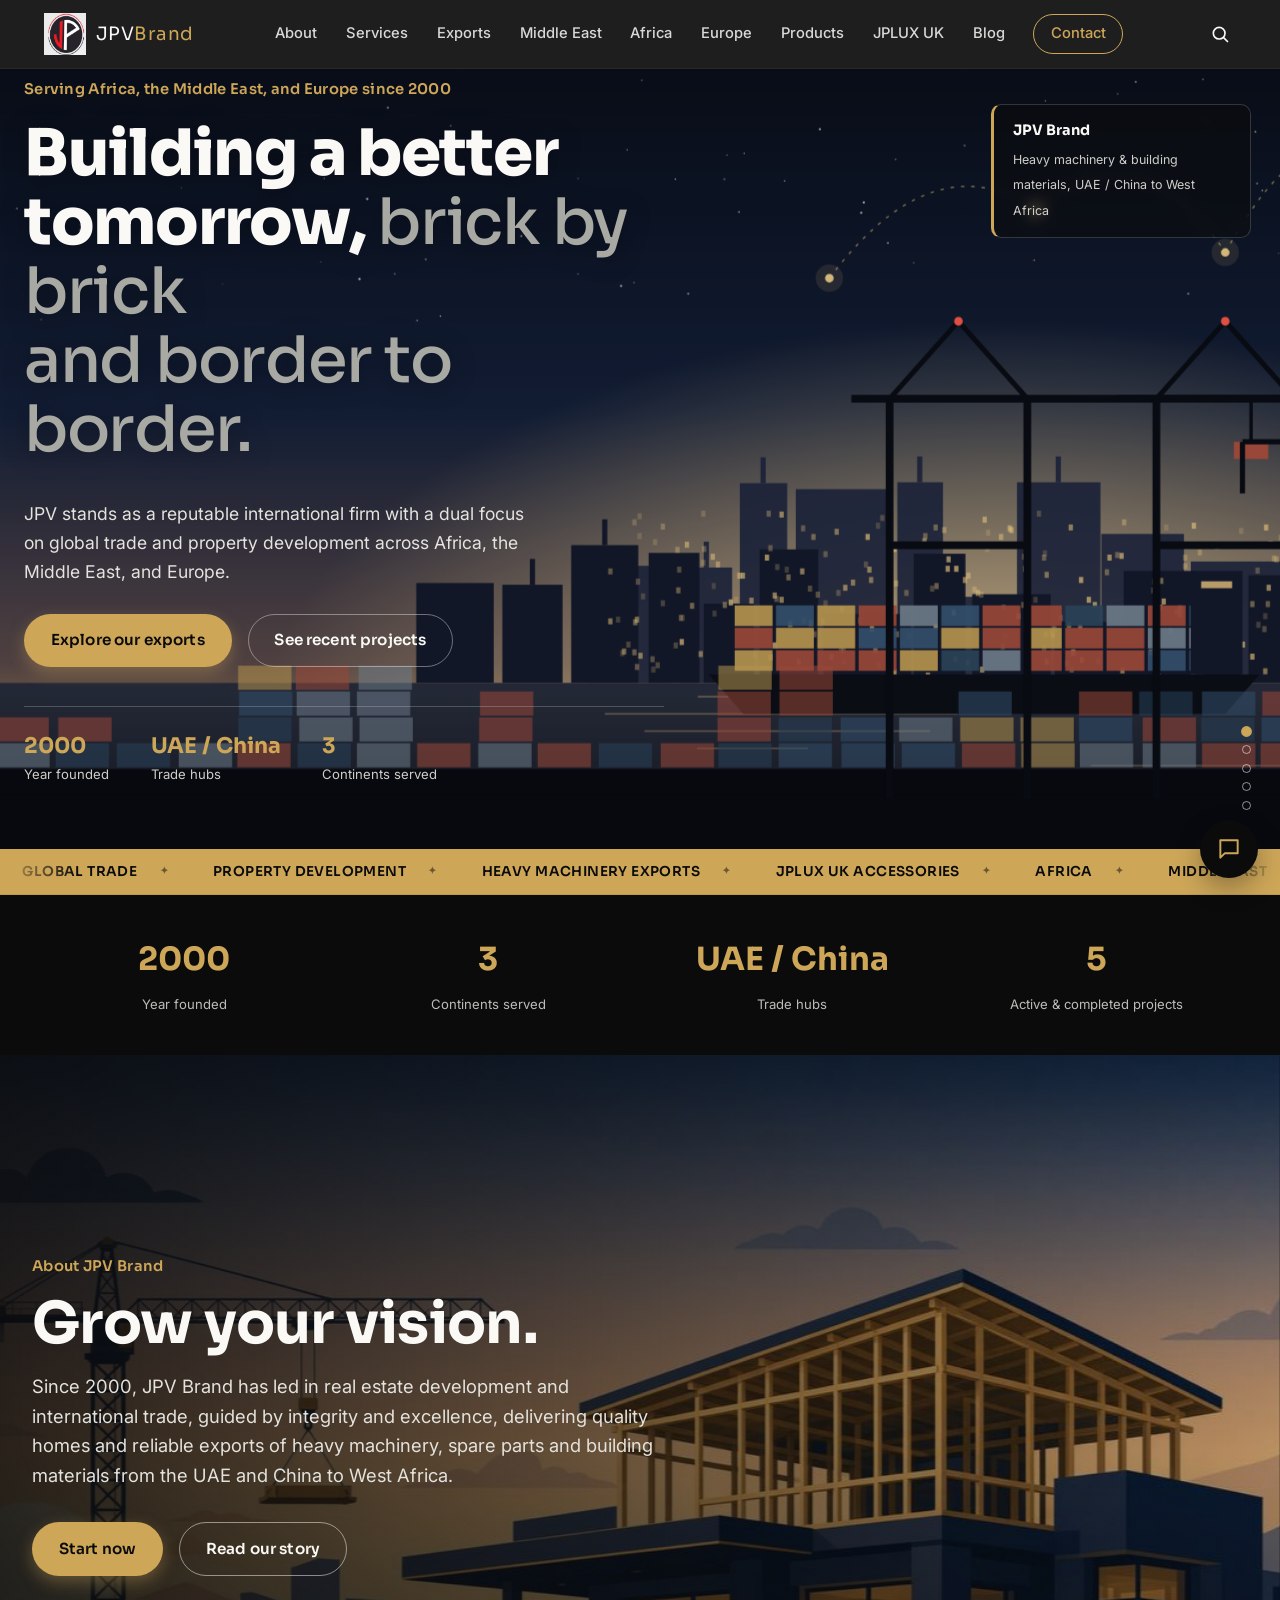
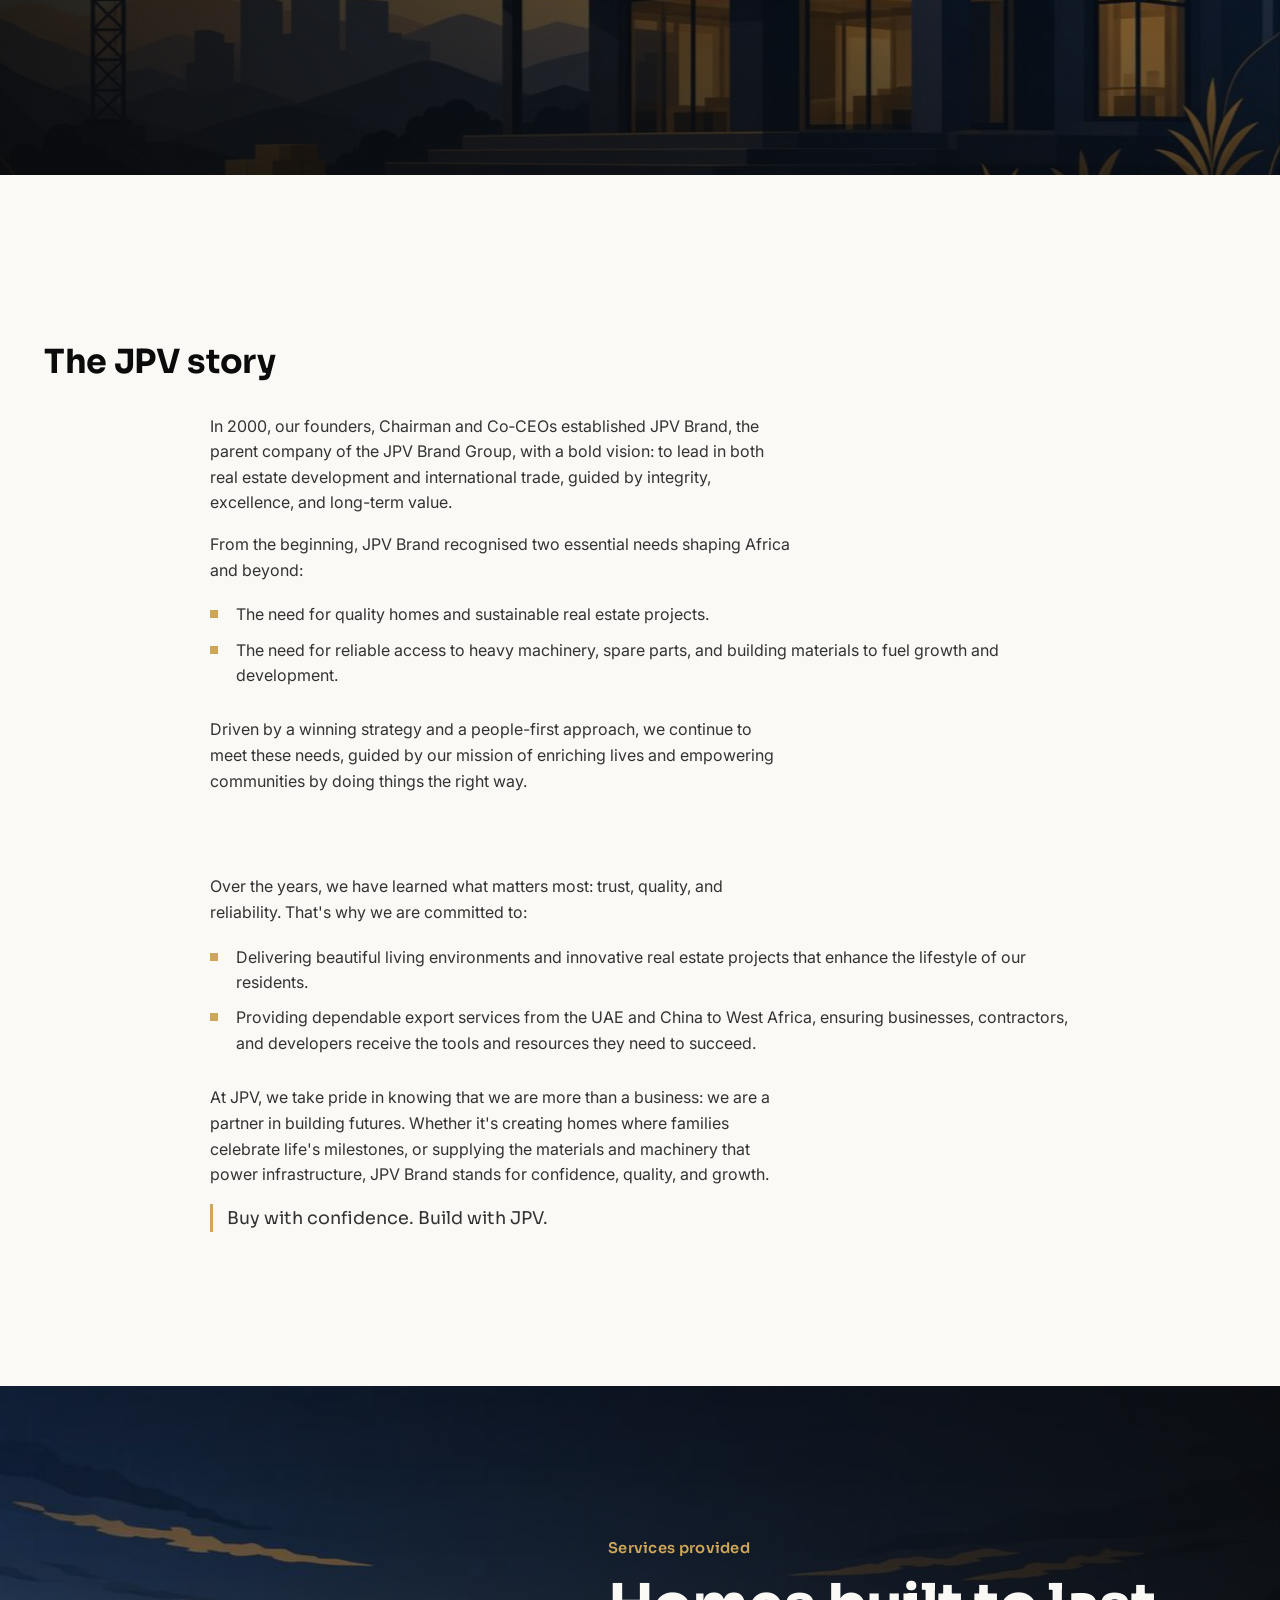
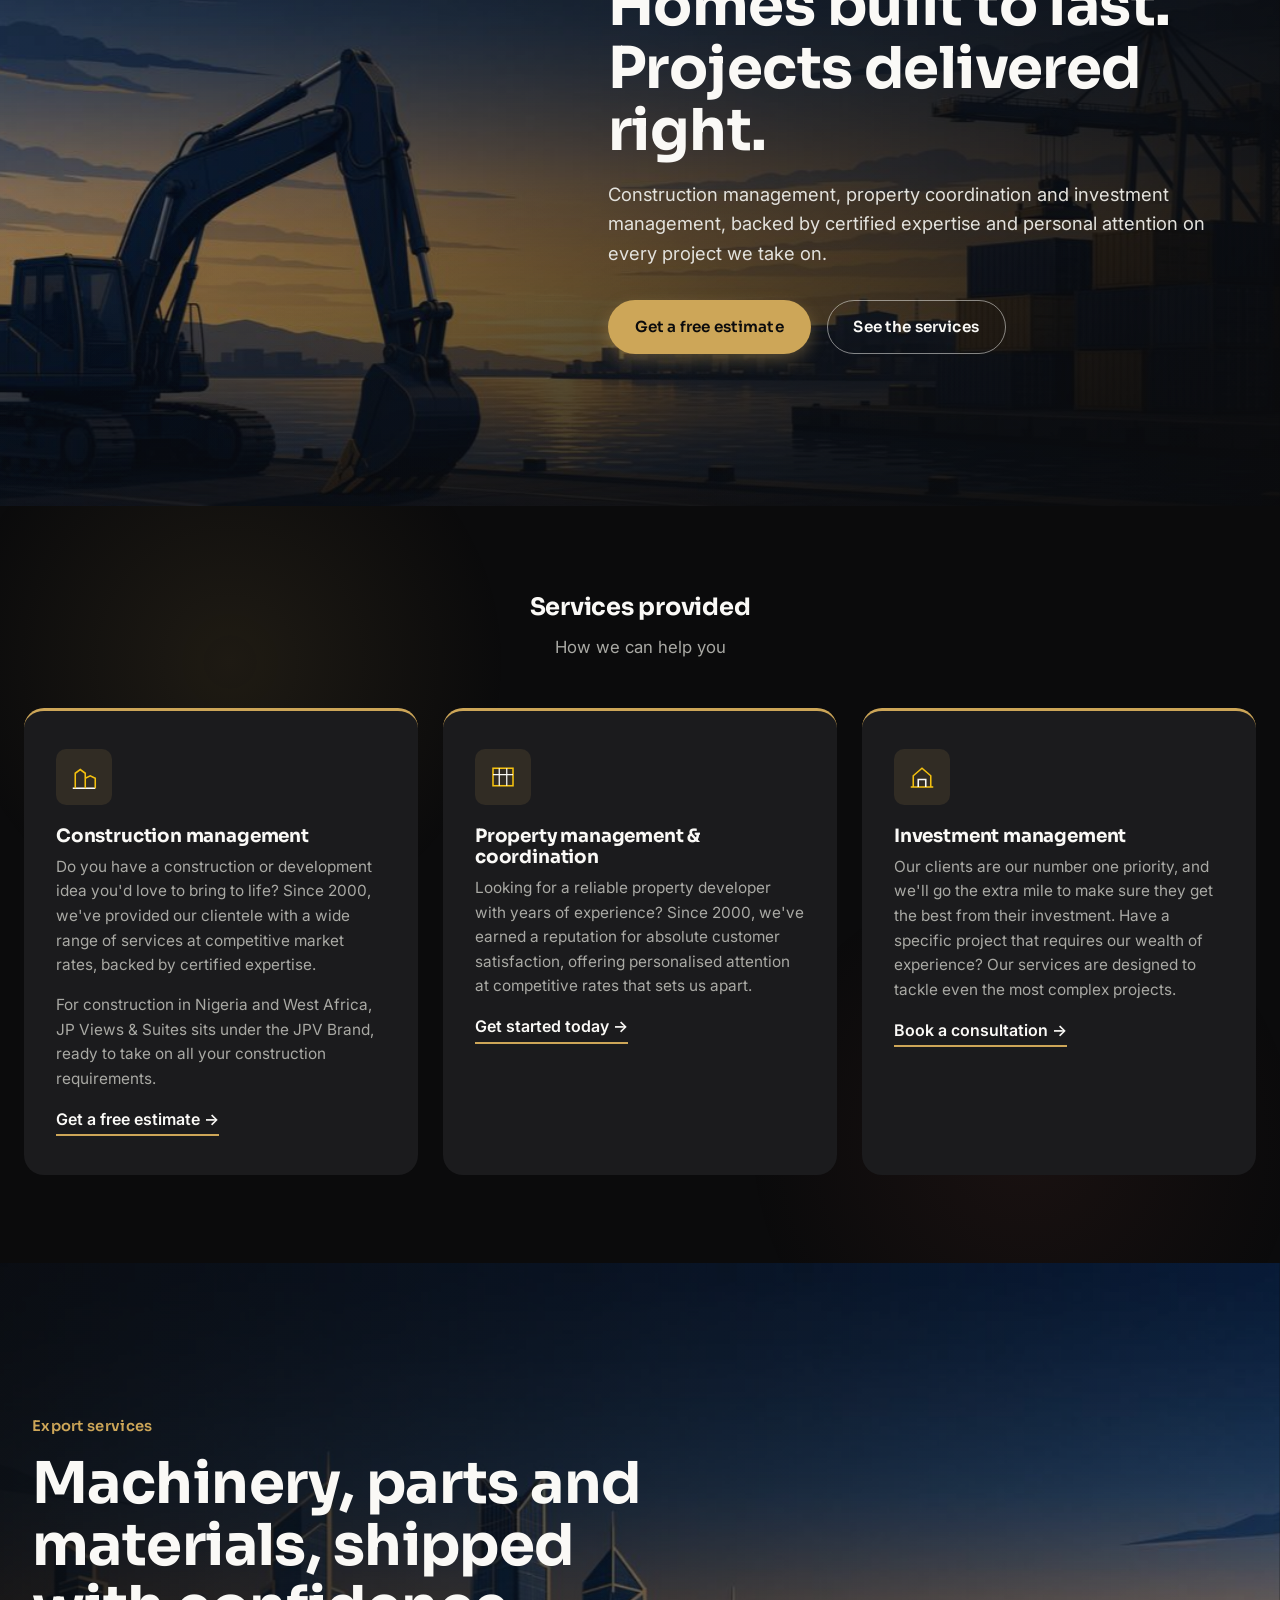
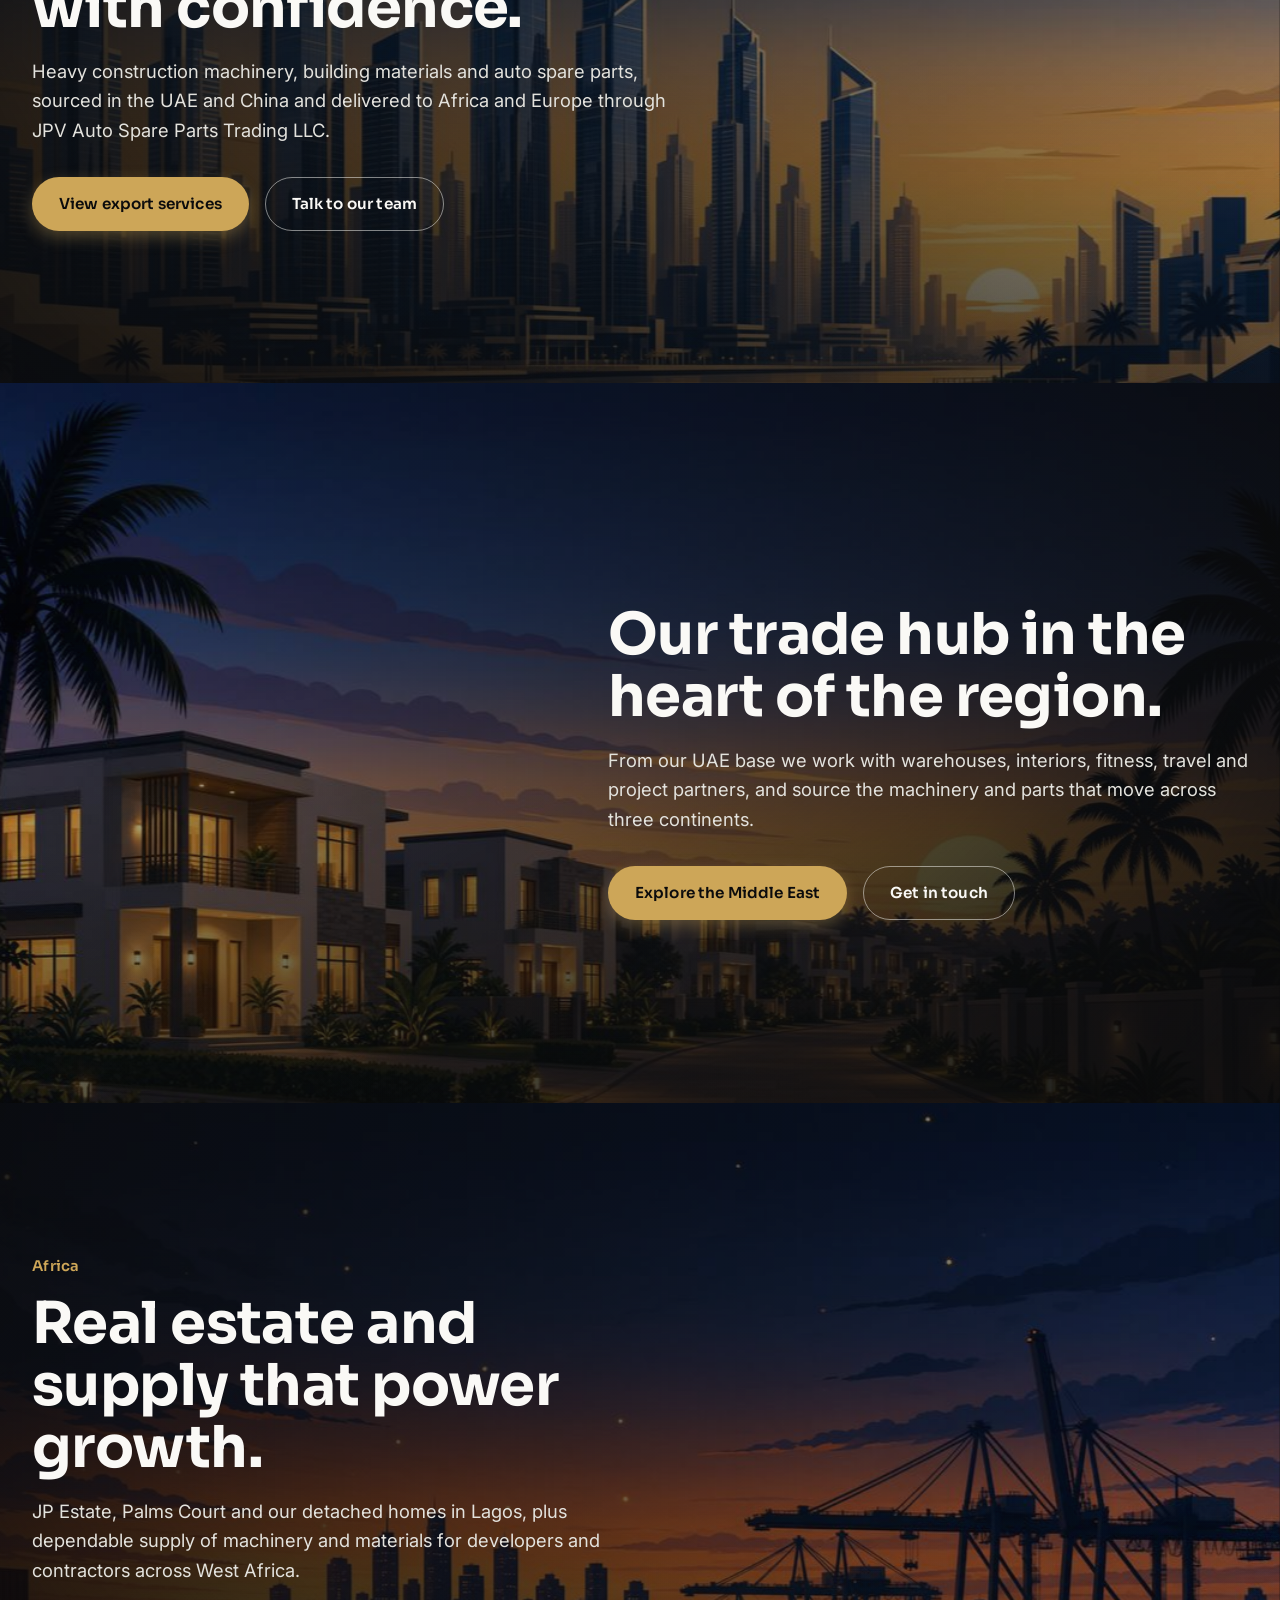
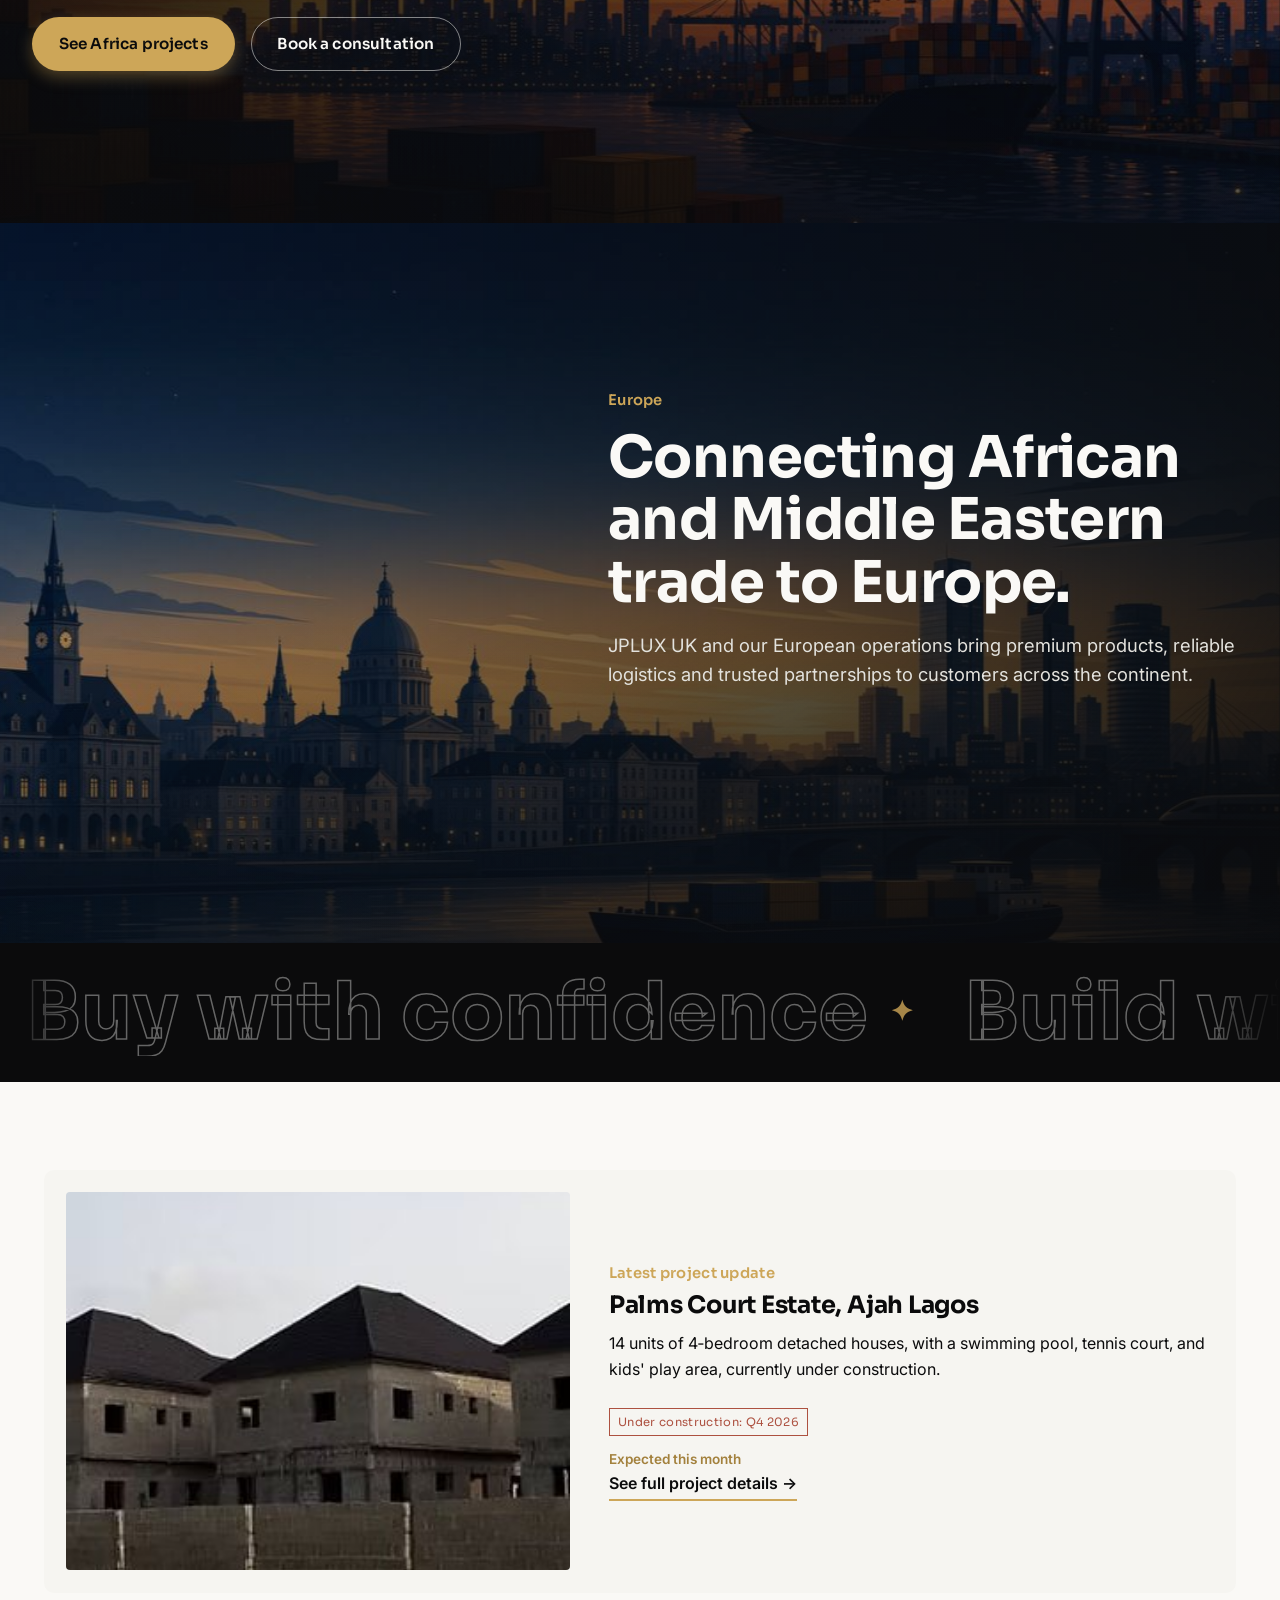
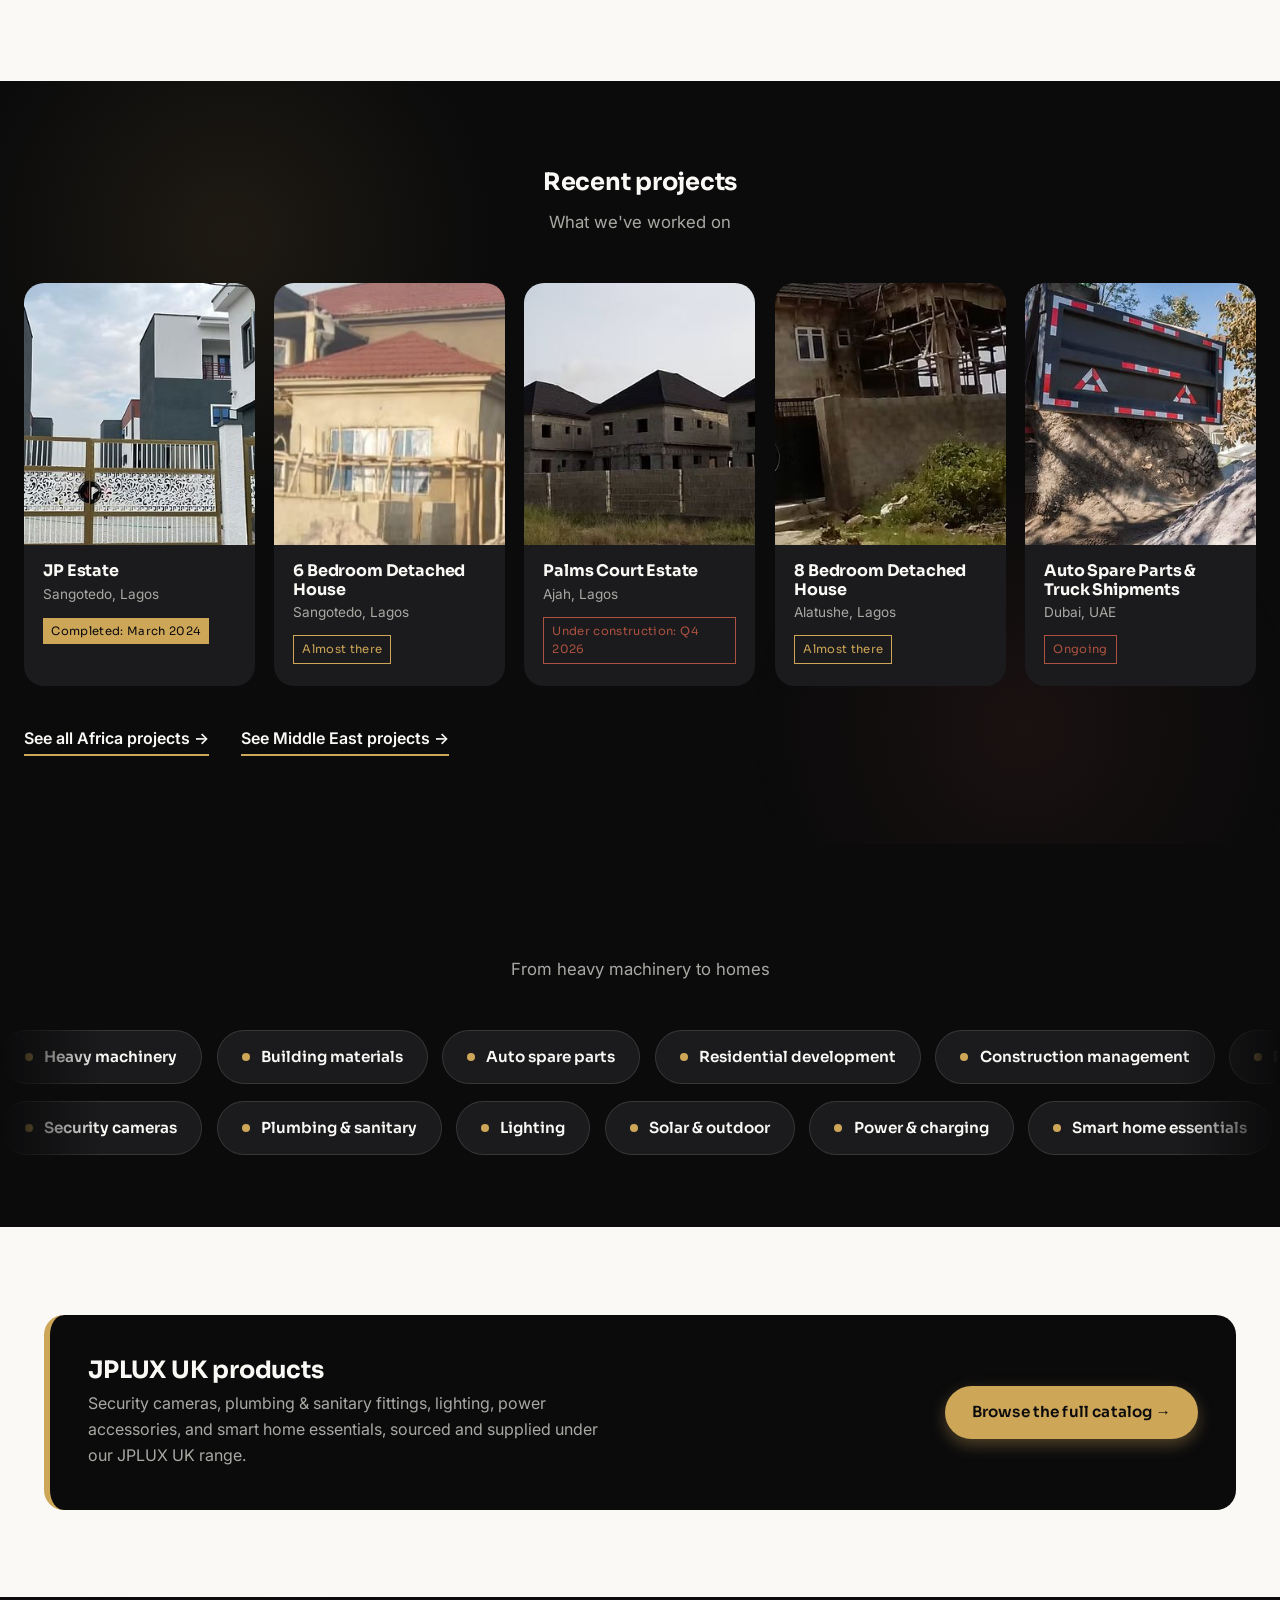
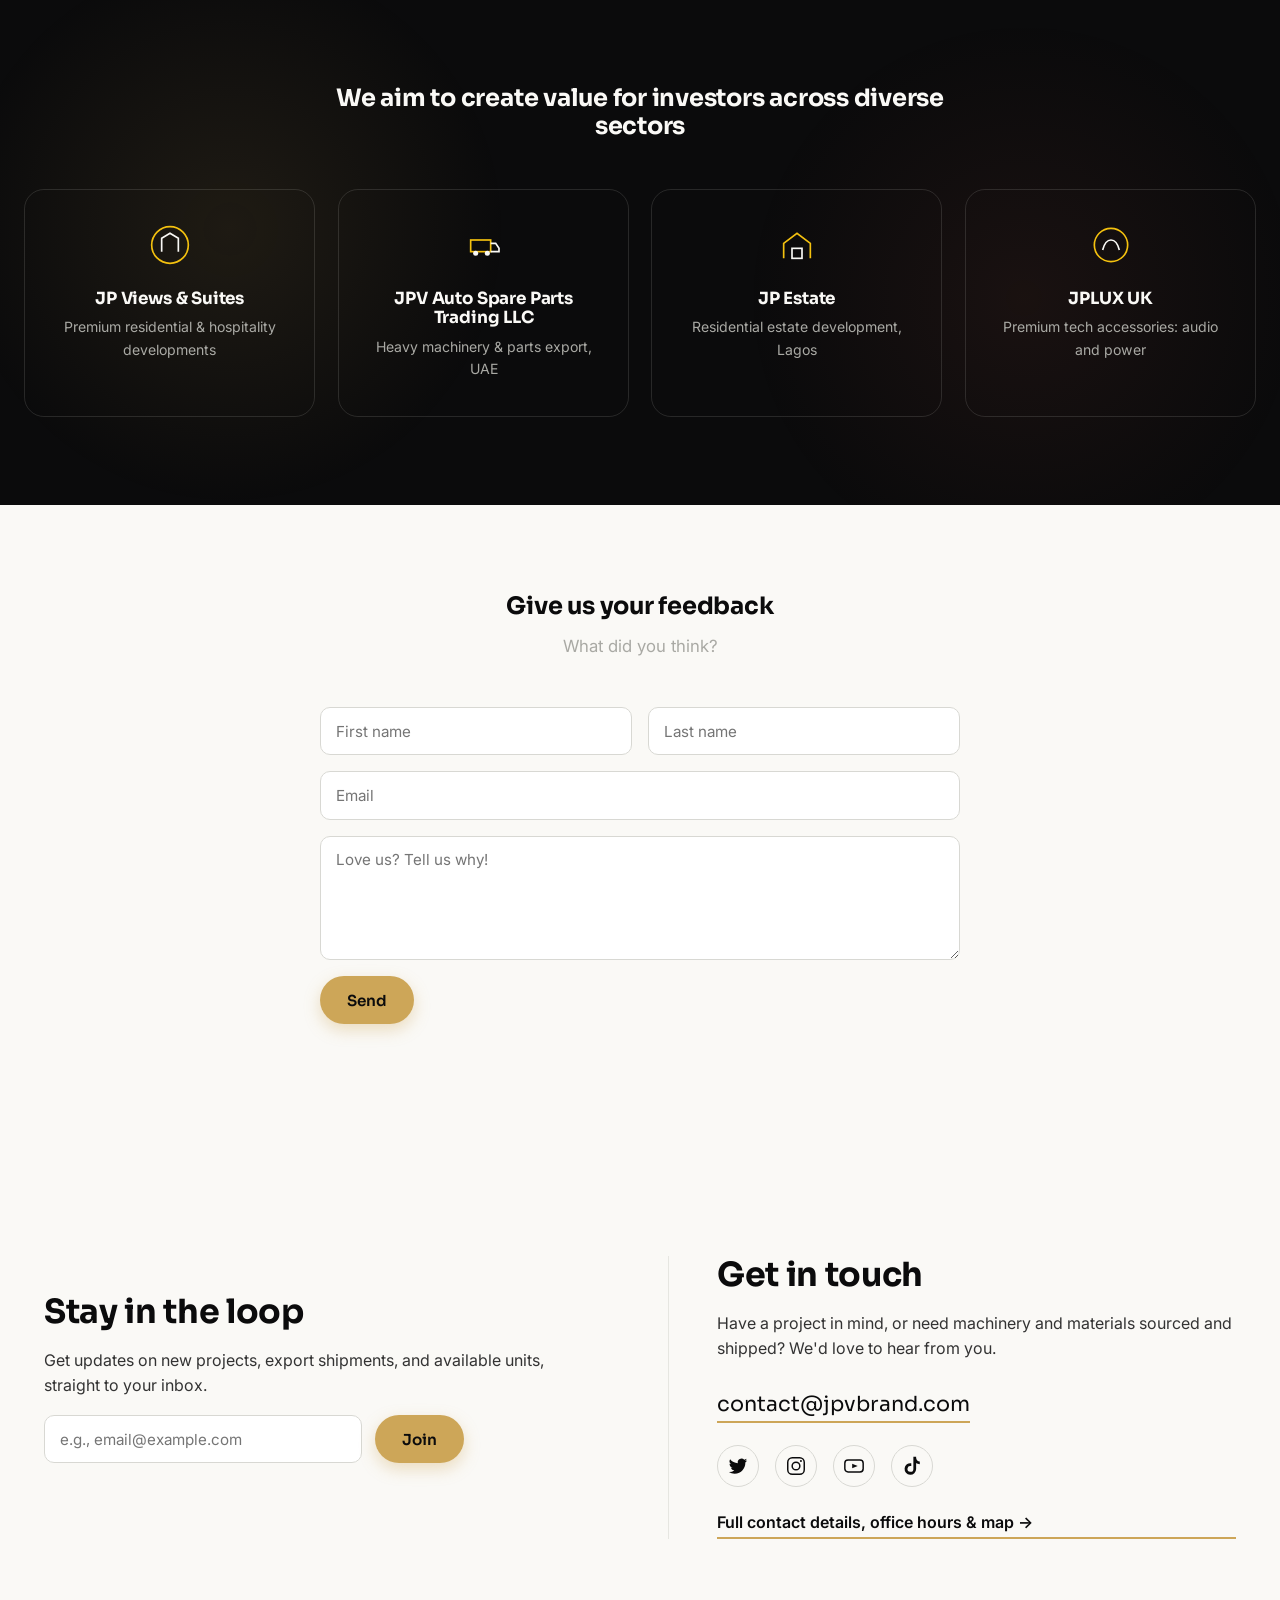
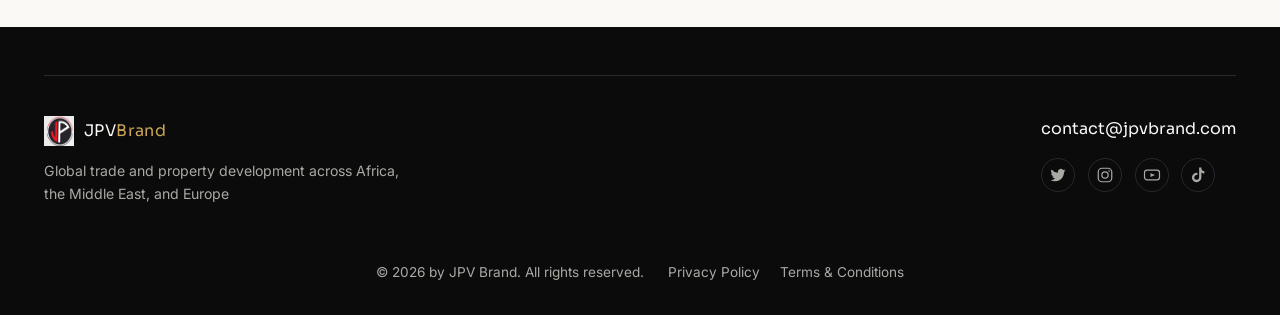
==== commit ce179197: "Update banner images from SVG to JPG format" ====
--- a/index.html
+++ b/index.html
@@ -135,7 +135,7 @@
   </section>
 
   <!-- ============ ABOUT (banner) ============ -->
-  <section class="banner banner-left" id="about" style="background-image:url('assets/images/banner-about.svg');background-position:center\">
+  <section class="banner banner-left" id="about" style="background-image:url('assets/images/banner-about.jpg');background-position:center\">
     <div class="banner-inner">
       <p class="kicker">About JPV Brand</p>
       <h2>Grow your vision.</h2>
@@ -176,7 +176,7 @@
   </section>
 
   <!-- ============ SERVICES (banner) ============ -->
-  <section class="banner banner-right" id="services" style="background-image:url('assets/images/banner-services.svg');background-position:center\">
+  <section class="banner banner-right" id="services" style="background-image:url('assets/images/banner-services.jpg');background-position:center\">
     <div class="banner-inner">
       <p class="kicker">Services provided</p>
       <h2>Homes built to last. Projects delivered right.</h2>
@@ -223,7 +223,7 @@
   </section>
 
   <!-- ============ EXPORTS (banner) ============ -->
-  <section class="banner banner-left" id="exports" style="background-image:url('assets/images/banner-exports.svg');background-position:center\">
+  <section class="banner banner-left" id="exports" style="background-image:url('assets/images/banner-exports.jpg');background-position:center\">
     <div class="banner-inner">
       <p class="kicker">Export services</p>
       <h2>Machinery, parts and materials, shipped with confidence.</h2>
@@ -236,7 +236,7 @@
   </section>
 
   <!-- ============ MIDDLE EAST (banner) ============ -->
-  <section class="banner banner-right" id="middle-east" style="background-image:url('assets/images/banner-middle-east.svg');background-position:center\">
+  <section class="banner banner-right" id="middle-east" style="background-image:url('assets/images/banner-middle-east.jpg');background-position:center\">
     <div class="banner-inner">
       <p class="kicker">Middle East</p>
       <h2>Our trade hub in the heart of the region.</h2>
@@ -249,7 +249,7 @@
   </section>
 
   <!-- ============ AFRICA (banner) ============ -->
-  <section class="banner banner-left" id="africa" style="background-image:url('assets/images/banner-africa.svg');background-position:center\">
+  <section class="banner banner-left" id="africa" style="background-image:url('assets/images/banner-africa.jpg');background-position:center\">
     <div class="banner-inner">
       <p class="kicker">Africa</p>
       <h2>Real estate and supply that power growth.</h2>
@@ -262,7 +262,7 @@
   </section>
 
   <!-- ============ EUROPE (banner) ============ -->
-  <section class="banner banner-right" id="europe" style="background-image:url('assets/images/banner-europe.svg');background-position:center\">
+  <section class="banner banner-right" id="europe" style="background-image:url('assets/images/banner-europe.jpg');background-position:center\">
     <div class="banner-inner">
       <p class="kicker">Europe</p>
       <h2>Connecting African and Middle Eastern trade to Europe.</h2>
--- a/css/style.css
+++ b/css/style.css
@@ -25,9 +25,10 @@
 }
 
 *,*::before,*::after{ box-sizing: border-box; }
-html{ scroll-behavior: smooth; }
+html{ scroll-behavior: smooth; overflow-x: hidden; }
 body{
   margin:0;
+  overflow-x: hidden;
   font-family: var(--font-body);
   background: var(--white);
   color: var(--black);
@@ -77,7 +78,15 @@
   border-radius: var(--radius-full);
   cursor:pointer;
   transition: transform .15s ease, background-color .15s ease, color .15s ease, box-shadow .15s ease;
-}
+  -webkit-touch-callout: none;
+  -webkit-user-select: none;
+  user-select: none;
+  touch-action: manipulation;
+  position: relative;
+  z-index: 5;
+  pointer-events: auto;
+}
+.hero-actions, .banner-actions{ position: relative; z-index: 5; isolation: isolate; }
 .btn-yellow{
   background: var(--yellow);
   color: var(--black);
@@ -207,120 +216,146 @@
 .search-empty, .search-hint{ color: var(--grey); padding: .8rem 0; font-size: .9rem; }
 
 /* ==========================================================
-   FAQ ACCORDION
-   ========================================================== */
-.faq-list{ max-width: 760px; margin: 0 auto; }
-.faq-item{
-  border-bottom: 1px solid #e6e6e1;
-  padding: 1.1rem 0;
-}
-.faq-item summary{
-  cursor: pointer;
-  font-family: var(--font-display);
-  font-size: 1.05rem;
-  list-style: none;
-  display:flex; align-items:center; justify-content:space-between; gap: 1rem;
-}
-.faq-item summary::-webkit-details-marker{ display:none; }
-.faq-item summary::after{
-  content:"+";
-  font-size: 1.4rem;
-  color: var(--yellow-deep);
-  flex-shrink:0;
-  transition: transform .2s ease;
-}
-.faq-item[open] summary::after{ content:"\2212"; }
-.faq-item p{ color:#333; margin-top: .8rem; max-width: 65ch; }
-
-/* ==========================================================
    HERO
    ========================================================== */
 .hero{
   background: var(--black);
   color: var(--white);
   position: relative;
-  overflow:hidden;
-  padding: 4.5rem 1.5rem 0;
-}
-.hero-grid{
+  overflow: hidden;
+  min-height: min(88vh, 780px);
+  display: flex;
+  align-items: flex-end;
+  padding: 0 0 4rem;
+}
+.hero-bg{
+  position: absolute;
+  top: -40px;
+  left: 0;
+  right: 0;
+  bottom: -40px;
+  z-index: 0;
+}
+.hero-bg .hero-slide-img{
+  position: absolute;
+  inset: 0;
+  width: 100%;
+  height: 100%;
+  object-fit: cover;
+  opacity: 0;
+  transform: scale(1);
+  transition: opacity 1.2s var(--ease-smooth, ease);
+  z-index: 1;
+}
+.hero-bg .hero-slide-img.active{
+  opacity: 1;
+  z-index: 2;
+  animation: hero-kenburns 6s var(--ease-smooth, ease-out) forwards;
+}
+@keyframes hero-kenburns{
+  from{ transform: scale(1); }
+  to{ transform: scale(1.08); }
+}
+.hero-scrim{
+  position: absolute;
+  inset: 0;
+  background:
+    linear-gradient(0deg, rgba(11,11,12,.94) 0%, rgba(11,11,12,.55) 42%, rgba(11,11,12,.25) 68%, rgba(11,11,12,.35) 100%),
+    linear-gradient(90deg, rgba(11,11,12,.55) 0%, rgba(11,11,12,.05) 55%);
+  z-index: 1;
+}
+.hero-content{
+  position: relative;
+  z-index: 2;
   max-width: var(--maxw);
+  width: 100%;
   margin: 0 auto;
-  display:grid;
-  grid-template-columns: 1.05fr .95fr;
-  gap: 3rem;
-  align-items:center;
-  padding-bottom: 4rem;
-}
+  padding: 0 1.5rem;
+}
+.hero-copy{ max-width: 640px; }
 .kicker{
   font-family: var(--font-display);
   font-weight: 600;
-  font-size:.95rem;
+  font-size: .92rem;
+  letter-spacing: .02em;
   color: var(--yellow);
   margin-bottom: 1.1rem;
 }
 .hero h1{
-  font-size: clamp(2.4rem, 4.5vw, 3.6rem);
-  margin-bottom: .6em;
-}
-.hero h1 span{ color: var(--grey); font-weight:400; }
+  font-weight: 800;
+  font-size: clamp(2.5rem, 5vw, 4rem);
+  line-height: 1.08;
+  letter-spacing: -.02em;
+  margin-bottom: .55em;
+  text-shadow: 0 2px 24px rgba(0,0,0,.35);
+}
+.hero h1 span{ color: var(--grey); font-weight: 500; }
 .hero-lead{
   max-width: 46ch;
-  font-size: 1.08rem;
-  color: var(--grey);
-}
-.hero-actions{ display:flex; gap:1rem; flex-wrap:wrap; margin: 1.6rem 0 2.4rem; }
-.hero-actions .btn-outline{ border-color: var(--grey-line); color: var(--white); }
+  font-size: 1.1rem;
+  line-height: 1.65;
+  color: #e4e3de;
+}
+.hero-actions{ display:flex; gap:1rem; flex-wrap:wrap; margin: 1.7rem 0 2.4rem; }
+.hero-actions .btn-outline{ border-color: rgba(250,249,246,0.4); color: var(--white); }
+.hero-actions .btn-outline:hover{ border-color: var(--white); background: rgba(250,249,246,0.08); }
 
 .hero-stats{
-  display:flex; gap: 2.4rem; margin:0;
-  border-top: 1px solid var(--grey-line);
+  display:flex; gap: 2.6rem; margin:0;
+  border-top: 1px solid rgba(250,249,246,0.22);
   padding-top: 1.4rem;
 }
 .hero-stats dt{
   font-family: var(--font-display);
-  font-size: 1.3rem; color: var(--yellow); margin:0;
-}
-.hero-stats dd{ margin:0; font-size:.82rem; color: var(--grey); }
-
-.hero-visual{ position:relative; }
-.visual-panel{
-  aspect-ratio: 4/5;
-  border-radius: var(--radius-lg);
-  position:relative;
-  overflow:hidden;
-  display:flex; align-items:center; justify-content:center;
-  text-align:center;
-  box-shadow: var(--shadow-soft);
-}
-.visual-panel img, .visual-panel video{
-  position:absolute; inset:0; width:100%; height:100%; object-fit:cover;
-}
-.panel-yellow{
-  background: linear-gradient(155deg, var(--yellow) 0%, var(--yellow-deep) 55%, var(--black) 56%, var(--black-soft) 100%);
-}
-.visual-panel .motif{ position:absolute; bottom:0; left:0; width:55%; opacity:.9; }
-.placeholder-label{
-  position:relative; z-index:2;
-  font-family: var(--font-display);
-  font-size: .82rem;
-  letter-spacing:.01em;
-  color: var(--black);
-  background: rgba(250,249,246,.9);
-  padding: .7em 1.1em;
-  border-radius: var(--radius-full);
-  max-width: 70%;
-}
-.visual-chip{
-  position:absolute; left:-1rem; bottom:-1rem;
-  background: var(--white); color: var(--black);
-  padding: 1.1rem 1.4rem;
-  max-width: 280px;
+  font-weight: 700;
+  font-size: 1.35rem; color: var(--yellow); margin:0;
+}
+.hero-stats dd{ margin:0; font-size:.82rem; color: #cfcec9; }
+
+.hero-dots{
+  position: absolute;
+  right: 1.8rem;
+  bottom: 2.4rem;
+  z-index: 3;
+  display:flex;
+  flex-direction: column;
+  gap:.6rem;
+}
+.hero-dot{
+  width: 9px; height: 9px;
+  border-radius: 50%;
+  border: 1.5px solid rgba(255,255,255,.55);
+  background: transparent;
+  cursor: pointer;
+  padding: 0;
+  transition: background-color .2s, transform .2s, border-color .2s;
+}
+.hero-dot:hover{ border-color: #fff; }
+.hero-dot.active{ background: var(--yellow); border-color: var(--yellow); transform: scale(1.2); }
+
+.hero-chip{
+  position: absolute;
+  right: 1.8rem;
+  top: 2.2rem;
+  z-index: 3;
+  background: rgba(11,11,12,.55);
+  backdrop-filter: blur(6px);
+  border: 1px solid rgba(250,249,246,0.18);
+  color: var(--white);
+  padding: .9rem 1.2rem;
+  max-width: 260px;
   border-radius: var(--radius);
-  border-left: 4px solid var(--yellow);
-  box-shadow: var(--shadow-soft);
-}
-.visual-chip strong{ display:block; font-family: var(--font-display); font-size:.95rem; margin-bottom:.3em; }
-.visual-chip span{ font-size:.82rem; color:#555; }
+  border-left: 3px solid var(--yellow);
+}
+.hero-chip strong{ display:block; font-family: var(--font-display); font-size:.9rem; margin-bottom:.25em; }
+.hero-chip span{ font-size:.78rem; color:#cfcec9; line-height: 1.4; }
+
+@media (max-width: 760px){
+  .hero{ min-height: auto; padding-bottom: 3rem; padding-top: 6rem; align-items: flex-end; }
+  .hero-chip{ display: none; }
+  .hero-dots{ right: 1.2rem; bottom: 1.6rem; }
+  .hero-stats{ gap: 1.5rem; flex-wrap: wrap; }
+}
 
 .hazard-strip{
   height: 6px;
@@ -358,7 +393,7 @@
 .section-grid.reverse{ direction: rtl; }
 .section-grid.reverse > *{ direction: ltr; }
 
-.text-block h2{ font-size: clamp(1.7rem, 2.6vw, 2.3rem); }
+.text-block h1, .text-block h2{ font-size: clamp(1.7rem, 2.6vw, 2.3rem); }
 .text-block p{ color:#333; max-width: 52ch; }
 .section-dark .text-block p{ color: var(--grey); }
 
@@ -486,6 +521,9 @@
   gap: 1.4rem;
 }
 .product-card{
+  display: flex;
+  flex-direction: column;
+  height: 100%;
   border: 1px solid #e6e6e1;
   border-radius: var(--radius-lg);
   overflow: hidden;
@@ -542,6 +580,112 @@
   flex-shrink:0;
 }
 .category-nav a:hover{ border-color: var(--yellow); color: var(--black); background: #fff8df; }
+
+/* ---- marquee strip (home) ---- */
+.marquee-strip{
+  background: var(--yellow);
+  color: var(--black);
+  border-bottom: 1px solid rgba(11,11,12,.08);
+}
+.marquee-strip .marquee-track span{
+  font-family: var(--font-display);
+  font-weight: 600;
+  font-size: .85rem;
+  letter-spacing: .03em;
+  text-transform: uppercase;
+  padding: .75rem 1.4rem;
+}
+
+/* ==========================================================
+   HOME — STATS BAND
+   ========================================================== */
+.stats-band{ background: var(--black); }
+.stats-band-inner{
+  max-width: var(--maxw);
+  margin: 0 auto;
+  padding: 2.4rem 1.5rem;
+  display: grid;
+  grid-template-columns: repeat(4, 1fr);
+  gap: 1.5rem;
+  text-align: center;
+}
+.stat-item strong{
+  display: block;
+  font-family: var(--font-display);
+  font-size: clamp(1.4rem, 2.6vw, 2rem);
+  color: var(--yellow);
+  margin-bottom: .2em;
+}
+.stat-item span{ font-size: .82rem; color: #bdbdb8; }
+@media (max-width: 700px){
+  .stats-band-inner{ grid-template-columns: repeat(2, 1fr); }
+}
+
+/* ==========================================================
+   HOME — LATEST PROJECT SPOTLIGHT
+   ========================================================== */
+.spotlight-card{
+  display: grid;
+  grid-template-columns: 1fr 1.2fr;
+  gap: 2.4rem;
+  align-items: center;
+  max-width: var(--maxw);
+  margin: 0 auto;
+  background: #f6f5f1;
+  border-radius: var(--radius);
+  overflow: hidden;
+  padding: 1.4rem;
+}
+.spotlight-media img{
+  width: 100%;
+  height: 100%;
+  aspect-ratio: 4/3;
+  object-fit: cover;
+  border-radius: calc(var(--radius) - 6px);
+}
+.spotlight-body .kicker{ margin-bottom: .4em; }
+.spotlight-body h2{ margin-bottom: .5em; }
+.spotlight-body .badge{ margin: .8em 0 .3em; display: inline-block; }
+@media (max-width: 760px){
+  .spotlight-card{ grid-template-columns: 1fr; padding: 1rem; }
+}
+
+/* ==========================================================
+   PROJECT STATUS FILTER (Africa / Middle East style pages)
+   ========================================================== */
+.status-filter{
+  display: flex;
+  flex-wrap: wrap;
+  gap: .5rem;
+  max-width: var(--maxw);
+  margin: 0 auto;
+  padding: 1.6rem 1.5rem 0;
+}
+.status-btn{
+  font-family: var(--font-display);
+  font-size: .85rem;
+  font-weight: 600;
+  padding: .55em 1.1em;
+  border-radius: 999px;
+  border: 1.5px solid #e0e0da;
+  background: #fff;
+  color: #444;
+  cursor: pointer;
+  transition: border-color .15s, color .15s, background-color .15s;
+}
+.status-btn:hover{ border-color: var(--yellow); }
+.status-btn.active{
+  background: var(--black);
+  border-color: var(--black);
+  color: var(--white);
+}
+.project-hidden{ display: none !important; }
+.eta-note{
+  font-size: .85rem;
+  color: var(--yellow-deep);
+  font-weight: 600;
+  margin: .6rem 0 0;
+}
 
 .catalog-section{ padding-top: 4rem; padding-bottom: 4rem; scroll-margin-top: 130px; }
 .catalog-section.alt{
@@ -852,7 +996,18 @@
   transition: color .15s, border-color .15s;
 }
 .footer-social a:hover{ color: var(--yellow); border-color: var(--yellow); }
-.footer-bottom{ padding-top: 1.5rem; text-align:center; }
+.footer-bottom{
+  padding-top: 1.5rem;
+  text-align:center;
+  display: flex;
+  flex-wrap: wrap;
+  align-items: center;
+  justify-content: center;
+  gap: .5rem 1.5rem;
+}
+.footer-legal{ display: flex; gap: 1.2rem; }
+.footer-legal a{ font-size: .85rem; color: var(--grey); }
+.footer-legal a:hover{ color: var(--yellow); }
 .footer-copy{ margin:0; font-size:.85rem; }
 
 @media (max-width: 640px){
@@ -872,8 +1027,7 @@
   .contact-details-grid{ grid-template-columns: repeat(2, 1fr); }
   .section-grid, .section-grid.reverse,
   .story-grid, .story-grid.reverse{ grid-template-columns: 1fr; direction: ltr; }
-  .hero-grid{ grid-template-columns: 1fr; padding-bottom: 3rem; }
-  .visual-chip{ position:static; margin-top:1rem; }
+  .hero-copy{ max-width: 100%; }
   .contact-block{ border-left:none; padding-left:0; border-top:1px solid #e6e6e1; padding-top:2rem; }
 }
 
@@ -901,13 +1055,74 @@
 
 @media (max-width: 480px){
   .section{ padding: 3.5rem 1.25rem; }
-  .hero{ padding: 3rem 1.25rem 0; }
-  .hero-grid{ gap: 2rem; }
-  .visual-panel{ aspect-ratio: 4/3.6; }
   .hero-stats{ flex-wrap:wrap; gap: 1.4rem; }
-  .btn{ width:100%; justify-content:center; }
+  .btn{ display:flex; width:100%; justify-content:center; }
   .hero-actions{ flex-direction:column; }
-  .hero-actions .btn{ width:100%; }
+  .hero-actions .btn{ display:flex; width:100%; }
   .promo-band{ padding: 1.8rem 1.5rem; }
   .contact-details-grid{ grid-template-columns: 1fr; }
 }
+
+/* ==========================================================
+   FULL-WIDTH IMAGE BANNERS (homepage)
+   ========================================================== */
+.banner{
+  position: relative;
+  min-height: min(82vh, 720px);
+  display: flex;
+  align-items: center;
+  padding: 5rem 2rem;
+  color: var(--white);
+  background-color: var(--black);
+  background-image: var(--banner-img);
+  background-size: cover;
+  background-position: var(--banner-pos, center);
+  overflow: hidden;
+  isolation: isolate;
+}
+.banner::before{
+  content:"";
+  position:absolute; inset:0; z-index:-1;
+  background:
+    linear-gradient(90deg, rgba(11,11,12,.88) 0%, rgba(11,11,12,.62) 45%, rgba(11,11,12,.25) 100%),
+    linear-gradient(0deg, rgba(11,11,12,.55), rgba(11,11,12,0) 45%);
+}
+.banner-right{ justify-content: flex-end; }
+.banner-right::before{
+  background:
+    linear-gradient(270deg, rgba(11,11,12,.88) 0%, rgba(11,11,12,.62) 45%, rgba(11,11,12,.25) 100%),
+    linear-gradient(0deg, rgba(11,11,12,.55), rgba(11,11,12,0) 45%);
+}
+.banner-inner{
+  width: 100%;
+  max-width: var(--maxw);
+  margin: 0 auto;
+}
+.banner-inner > *{ max-width: 640px; }
+.banner-right .banner-inner > *{ margin-left: auto; }
+.banner .kicker{ margin-bottom: .9rem; }
+.banner h2{
+  font-family: var(--font-display);
+  font-size: clamp(2rem, 4.6vw, 3.6rem);
+  line-height: 1.08;
+  margin: 0 0 1.1rem;
+  color: var(--white);
+}
+.banner-lead{
+  font-size: clamp(1rem, 1.5vw, 1.15rem);
+  color: #e3e2dd;
+  margin: 0 0 2rem;
+}
+.banner-actions{ display:flex; gap:1rem; flex-wrap:wrap; }
+.banner-actions .btn-outline{ border-color: rgba(250,249,246,.5); color: var(--white); }
+.banner-actions .btn-outline:hover{ border-color: var(--white); background: rgba(250,249,246,.1); }
+.story-grid.single{ grid-template-columns: 1fr; max-width: 860px; margin-left:auto; margin-right:auto; }
+@media (max-width: 720px){
+  .banner{ min-height: 70vh; padding: 3.5rem 1.25rem; }
+  .banner-right{ justify-content: flex-start; }
+  .banner-right .banner-inner > *{ margin-left: 0; }
+  .banner::before, .banner-right::before{
+    background: linear-gradient(0deg, rgba(11,11,12,.9) 0%, rgba(11,11,12,.6) 60%, rgba(11,11,12,.45) 100%);
+  }
+  .banner-actions .btn{ display:flex; width:100%; justify-content:center; }
+}
--- a/css/animations.css
+++ b/css/animations.css
@@ -0,0 +1,343 @@
+/* ==========================================================
+   SITE-WIDE ANIMATION SYSTEM
+   Scroll reveals, marquee, floating, hover polish, counters.
+   Everything here is additive — it never changes layout, size,
+   or color, only motion/opacity, and everything is skipped
+   entirely under prefers-reduced-motion (see bottom of file).
+   ========================================================== */
+
+:root{
+  --ease-smooth: cubic-bezier(.22, .61, .36, 1);
+  --ease-out: cubic-bezier(.16, 1, .3, 1);
+  --dur-fast: .35s;
+  --dur-mid: .8s;
+  --dur-slow: .9s;
+}
+
+/* ---------- page load fade ---------- */
+/* pure CSS, no JS dependency: if a script ever fails to load, the
+   page must never be left invisible. */
+@keyframes page-fade-in{
+  from{ opacity: 0; }
+  to{ opacity: 1; }
+}
+body{
+  animation: page-fade-in .5s var(--ease-smooth) both;
+}
+
+/* ---------- scroll reveal base states ---------- */
+[data-reveal]{
+  opacity: 0;
+  transition: opacity var(--dur-mid) var(--ease-out), transform var(--dur-mid) var(--ease-out);
+  transition-delay: calc(var(--reveal-i, 0) * 90ms);
+  will-change: transform, opacity;
+}
+[data-reveal="up"]{ transform: translateY(32px); }
+[data-reveal="left"]{ transform: translateX(-56px); }
+[data-reveal="right"]{ transform: translateX(56px); }
+[data-reveal="scale"]{ transform: scale(.94); }
+[data-reveal].is-visible{
+  opacity: 1;
+  transform: none;
+}
+
+/* ---------- floating ---------- */
+@keyframes float-y{
+  0%, 100%{ transform: translateY(0); }
+  50%{ transform: translateY(-9px); }
+}
+.float{ animation: float-y 5s ease-in-out infinite; }
+.float-slow{ animation: float-y 7.5s ease-in-out infinite; }
+.float-delay{ animation-delay: 1.2s; }
+
+/* ---------- subtle pulse for "live" status badges ---------- */
+@keyframes soft-pulse{
+  0%, 100%{ box-shadow: 0 0 0 0 rgba(214,90,72,0.35); }
+  50%{ box-shadow: 0 0 0 5px rgba(214,90,72,0); }
+}
+.badge-ongoing{ animation: soft-pulse 2.6s ease-in-out infinite; }
+
+/* ---------- animated gradient backgrounds ---------- */
+@keyframes gradient-drift{
+  0%{ background-position: 0% 50%; }
+  50%{ background-position: 100% 50%; }
+  100%{ background-position: 0% 50%; }
+}
+.gradient-animated{
+  background-size: 200% 200%;
+  animation: gradient-drift 12s ease infinite;
+}
+
+/* ---------- marquee ---------- */
+.marquee{
+  overflow: hidden;
+  position: relative;
+  -webkit-mask-image: linear-gradient(90deg, transparent, #000 6%, #000 94%, transparent);
+  mask-image: linear-gradient(90deg, transparent, #000 6%, #000 94%, transparent);
+}
+.marquee-track{
+  display: flex;
+  width: max-content;
+  animation: marquee-scroll 32s linear infinite;
+}
+.marquee:hover .marquee-track{ animation-play-state: paused; }
+.marquee-track span{
+  display: inline-flex;
+  align-items: center;
+  white-space: nowrap;
+  padding: 0 1.4rem;
+}
+.marquee-track span::after{
+  content: "\2726";
+  margin-left: 1.4rem;
+  opacity: .5;
+  font-size: .7em;
+}
+@keyframes marquee-scroll{
+  from{ transform: translateX(0); }
+  to{ transform: translateX(-50%); }
+}
+
+/* ---------- counters (state only, animation is JS-driven textContent) ---------- */
+[data-counter]{ font-variant-numeric: tabular-nums; }
+
+/* ---------- hover polish: cards, images, links ---------- */
+.project-media, .case-media, .product-media, .coming-soon-image, .spotlight-media, .jplux-lookbook-item{
+  overflow: hidden;
+}
+.project-media img, .case-media img, .product-media img, .coming-soon-image img,
+.spotlight-media img, .jplux-lookbook-item img{
+  transition: transform .6s var(--ease-out);
+}
+.project-card:hover .project-media img,
+.case-card:hover .case-media img,
+.product-card:hover .product-media img,
+.jplux-lookbook-item:hover img{
+  transform: scale(1.06);
+}
+.spotlight-card:hover .spotlight-media img{ transform: scale(1.04); }
+
+a{ transition: color .2s ease; }
+.btn{ transition: transform .2s var(--ease-out), background-color .15s ease, color .15s ease, box-shadow .2s ease, border-color .15s ease; }
+.btn:hover{ transform: translateY(-2px); }
+.btn:active{ transform: translateY(0); }
+.status-btn, .category-nav a, .chip{ transition: transform .18s var(--ease-out), border-color .15s ease, background-color .15s ease, color .15s ease; }
+.status-btn:hover, .category-nav a:hover{ transform: translateY(-1px); }
+
+.nav a{ position: relative; }
+.footer-social a{ transition: transform .2s var(--ease-out), color .2s ease, border-color .2s ease; }
+.footer-social a:hover{ transform: translateY(-3px); }
+
+/* ---------- image scale-in on hover for generic media blocks ---------- */
+.media-placeholder{ overflow: hidden; }
+.media-placeholder img{ transition: transform .6s var(--ease-out); }
+.media-placeholder:hover img{ transform: scale(1.05); }
+
+/* ---------- hero parallax support ---------- */
+.hero-bg .hero-slide-img.active{ will-change: transform; }
+
+
+/* ==========================================================
+   V2 — extended motion system
+   ========================================================== */
+
+/* ---------- reveal refinements ---------- */
+[data-reveal="left"] img, [data-reveal="right"] img{
+  transform: scale(1.14);
+  transition: transform 1.5s var(--ease-out);
+  transition-delay: inherit;
+}
+[data-reveal="left"].is-visible img, [data-reveal="right"].is-visible img{ transform: scale(1); }
+
+/* ---------- hero entrance (pure CSS so it can never leave content hidden) ---------- */
+@keyframes rise-in{
+  from{ opacity: 0; transform: translateY(26px); }
+  to{ opacity: 1; transform: none; }
+}
+.hero-copy > *:not(h1){ animation: rise-in .9s var(--ease-out) both; }
+.hero-copy > .kicker{ animation-delay: .1s; }
+.hero-copy > .hero-lead{ animation-delay: .75s; }
+.hero-copy > .hero-actions{ animation-delay: .9s; }
+.hero-copy > .hero-stats{ animation-delay: 1.05s; }
+.page-hero-inner > *:not(h1), .catalog-hero-inner > *:not(h1){ animation: rise-in .9s var(--ease-out) both; }
+.page-hero-inner > .kicker, .catalog-hero-inner > .kicker{ animation-delay: .1s; }
+.page-hero-inner > .hero-lead, .catalog-hero-inner > .hero-lead{ animation-delay: .55s; }
+.hero-chip{ animation: rise-in 1s var(--ease-out) 1.2s both, float-y 7.5s ease-in-out 2.2s infinite; }
+.hero-dots{ animation: rise-in .9s var(--ease-out) 1.2s both; }
+
+/* ---------- split-word headings ---------- */
+.split-words .w{
+  display: inline-block;
+  opacity: 0;
+  transform: translateY(.6em);
+  transition: opacity .8s var(--ease-out), transform .9s var(--ease-out);
+  transition-delay: calc(var(--wi, 0) * 55ms + var(--base, 0ms));
+}
+.split-words.is-in .w{ opacity: 1; transform: none; }
+/* word spans must not pick up the hero's grey <span> styling; only the original outer span stays grey */
+.hero h1 .w{ color: inherit; font-weight: inherit; }
+
+/* ---------- scroll progress + header ---------- */
+.scroll-progress{
+  position: fixed; top: 0; left: 0; right: 0; height: 3px; z-index: 60;
+  background: linear-gradient(90deg, var(--yellow-deep), var(--yellow));
+  transform: scaleX(0); transform-origin: 0 50%;
+  pointer-events: none; will-change: transform;
+}
+.site-header{ transition: box-shadow .35s ease, background-color .35s ease; }
+.site-header.is-scrolled{ box-shadow: 0 8px 28px rgba(0,0,0,.28); background: rgba(11,11,12,.97); }
+
+/* ---------- page transition overlay ---------- */
+.page-transition{
+  position: fixed; inset: 0; z-index: 9999; background: var(--black);
+  opacity: 0; pointer-events: none; transition: opacity .3s ease;
+}
+html.page-leaving .page-transition{ opacity: 1; pointer-events: all; }
+
+/* ---------- banners: parallax layer ---------- */
+.banner.has-parallax{ background-image: none !important; }
+.banner-bg{
+  position: absolute; left: 0; right: 0; top: -10%; height: 120%;
+  z-index: -2; background-size: cover; background-position: center;
+  will-change: transform; transform: translate3d(0,0,0);
+}
+
+/* ---------- marquee variants ---------- */
+.marquee-track{ animation-duration: var(--marquee-speed, 32s); }
+.marquee-reverse .marquee-track{ animation-direction: reverse; }
+.marquee-band{ background: var(--black); padding: 1.6rem 0; overflow: hidden; }
+.marquee-outline .marquee-track span{
+  font-family: var(--font-display);
+  font-weight: 700;
+  font-size: clamp(2.2rem, 6.4vw, 5rem);
+  line-height: 1.1;
+  color: transparent;
+  -webkit-text-stroke: 1.5px rgba(250,249,246,.38);
+  padding: 0 1.6rem;
+  transition: color .3s ease, -webkit-text-stroke-color .3s ease;
+}
+.marquee-outline .marquee-track span:nth-child(3n){ color: var(--yellow); -webkit-text-stroke: 0; }
+.marquee-outline .marquee-track span::after{ color: var(--yellow); -webkit-text-stroke: 0; opacity: .8; font-size: .35em; }
+.marquee-outline .marquee-track span:hover{ color: rgba(250,249,246,.12); }
+
+/* pill scroller (capabilities) */
+.capabilities{ background: var(--black); color: var(--white); padding: 4.5rem 0; overflow: hidden; }
+.capabilities .section-head{ padding: 0 1.5rem; }
+.capabilities .section-head h2{ color: var(--white); }
+.capabilities .marquee{ margin-top: 1.1rem; }
+.capabilities .marquee-track{ gap: .9rem; padding-right: .9rem; }
+.pill{
+  display: inline-flex; align-items: center; gap: .7rem; white-space: nowrap;
+  padding: .85rem 1.5rem; border-radius: 999px;
+  background: var(--black-card); border: 1px solid var(--grey-line);
+  font-family: var(--font-display); font-weight: 600; font-size: .95rem; color: var(--white);
+  transition: border-color .25s ease, background-color .25s ease, transform .25s var(--ease-out);
+}
+.pill::before{ content: ""; width: 8px; height: 8px; border-radius: 50%; background: var(--yellow); flex: none; }
+.pill:hover{ border-color: var(--yellow); background: rgba(205,166,88,.08); transform: translateY(-2px); }
+.marquee-plain{ -webkit-mask-image: linear-gradient(90deg, transparent, #000 8%, #000 92%, transparent); mask-image: linear-gradient(90deg, transparent, #000 8%, #000 92%, transparent); }
+.marquee-plain .marquee-track span::after{ content: none; }
+
+/* ---------- animated background glows (dark sections) ---------- */
+.section-dark, .page-hero, .catalog-hero{ position: relative; overflow: hidden; isolation: isolate; }
+.section-dark::before, .page-hero::before, .catalog-hero::before,
+.section-dark::after, .page-hero::after, .catalog-hero::after{
+  content: ""; position: absolute; z-index: -1; pointer-events: none;
+  width: min(60vw, 820px); height: min(60vw, 820px);
+  will-change: transform;
+}
+.section-dark::before, .page-hero::before, .catalog-hero::before{
+  top: -30%; left: -12%;
+  background: radial-gradient(closest-side, rgba(205,166,88,.10), transparent 72%);
+  animation: orb-a 24s ease-in-out infinite alternate;
+}
+.section-dark::after, .page-hero::after, .catalog-hero::after{
+  bottom: -35%; right: -10%;
+  background: radial-gradient(closest-side, rgba(173,81,64,.09), transparent 72%);
+  animation: orb-b 28s ease-in-out infinite alternate;
+}
+@keyframes orb-a{ from{ transform: translate3d(0,0,0) scale(1); } to{ transform: translate3d(14vw,8%,0) scale(1.15); } }
+@keyframes orb-b{ from{ transform: translate3d(0,0,0) scale(1.1); } to{ transform: translate3d(-12vw,-10%,0) scale(.95); } }
+
+/* pause anything looping while it is off-screen (set by JS) */
+.is-offscreen::before, .is-offscreen::after, .is-offscreen .marquee-track{ animation-play-state: paused !important; }
+
+/* moving gold bar under the hero */
+.hazard-strip{
+  background: linear-gradient(90deg, var(--yellow), var(--yellow-deep), var(--yellow));
+  background-size: 200% 100%;
+  animation: bar-shimmer 7s linear infinite;
+}
+@keyframes bar-shimmer{ from{ background-position: 0% 0; } to{ background-position: -200% 0; } }
+
+/* ---------- subtle floating on selected icons ---------- */
+@keyframes float-soft{ 0%,100%{ transform: translateY(0); } 50%{ transform: translateY(-6px); } }
+.service-icon svg, .brand-tile svg{ animation: float-soft 6s ease-in-out infinite; }
+.service-card:nth-child(2) .service-icon svg, .brand-tile:nth-child(2) svg{ animation-delay: -1.5s; }
+.service-card:nth-child(3) .service-icon svg, .brand-tile:nth-child(3) svg{ animation-delay: -3s; }
+.brand-tile:nth-child(4) svg{ animation-delay: -4.5s; }
+.chat-toggle{ animation: float-soft 6.5s ease-in-out 3s infinite; }
+.chat-widget.open .chat-toggle{ animation: none; }
+
+/* ---------- hover polish (pointer devices only) ---------- */
+.btn{ position: relative; overflow: hidden; }
+.btn-yellow::after{
+  content: ""; position: absolute; top: 0; bottom: 0; left: -60%; width: 40%;
+  background: linear-gradient(100deg, transparent, rgba(255,255,255,.45), transparent);
+  transform: skewX(-20deg) translateX(0); opacity: 0; pointer-events: none;
+}
+.text-link .arrow{ display: inline-block; transition: transform .3s var(--ease-out); }
+@media (hover: hover){
+  .btn-yellow:hover::after{ opacity: 1; animation: btn-shine .8s var(--ease-smooth); }
+  .text-link:hover .arrow{ transform: translateX(6px); }
+  .service-card:hover .service-icon{ transform: scale(1.08); }
+  .service-icon{ transition: transform .35s var(--ease-out); }
+  .brand-tile{ transition: transform .25s var(--ease-out), border-color .25s ease, background-color .25s ease, box-shadow .25s ease; }
+  .brand-tile:hover{ transform: translateY(-4px); border-color: rgba(205,166,88,.5); box-shadow: 0 14px 30px rgba(0,0,0,.35); }
+  .service-card, .project-card, .case-card, .product-card, .spotlight-card{ transition: transform .35s var(--ease-out), box-shadow .35s ease; }
+  .stat-item{ transition: transform .3s var(--ease-out); }
+  .stat-item:hover{ transform: translateY(-3px); }
+  .main-nav a:not(.nav-cta)::after{
+    content: ""; position: absolute; left: 0; right: 0; bottom: -6px; height: 2px;
+    background: var(--yellow); transform: scaleX(0); transform-origin: 0 50%;
+    transition: transform .35s var(--ease-out);
+  }
+  .main-nav a:not(.nav-cta):hover::after, .main-nav a.active:not(.nav-cta)::after{ transform: scaleX(1); }
+}
+@media (hover: hover) and (min-width: 761px){ .main-nav a{ position: relative; } }
+@keyframes btn-shine{ from{ left: -60%; } to{ left: 130%; } }
+
+/* ---------- banner text reveal variants ---------- */
+.banner .kicker{ position: relative; }
+
+/* ---------- small screens: shorter travel, calmer motion ---------- */
+@media (max-width: 760px){
+  [data-reveal="left"]{ transform: translateX(-28px); }
+  [data-reveal="right"]{ transform: translateX(28px); }
+  [data-reveal="up"]{ transform: translateY(24px); }
+  .section-dark::before, .page-hero::before, .catalog-hero::before,
+  .section-dark::after, .page-hero::after, .catalog-hero::after{ width: 90vw; height: 90vw; }
+  .marquee-outline .marquee-track span{ -webkit-text-stroke-width: 1px; }
+  .capabilities{ padding: 3rem 0; }
+}
+
+@media print{
+  [data-reveal]{ opacity: 1 !important; transform: none !important; }
+  .split-words .w{ opacity: 1 !important; transform: none !important; }
+}
+
+/* ---------- reduced motion: switch every animation off ---------- */
+@media (prefers-reduced-motion: reduce){
+  body{ opacity: 1 !important; }
+  [data-reveal]{ opacity: 1 !important; transform: none !important; transition: none !important; }
+  [data-reveal] img{ transform: none !important; transition: none !important; }
+  .split-words .w{ opacity: 1 !important; transform: none !important; transition: none !important; }
+  .hero-copy > *, .page-hero-inner > *, .catalog-hero-inner > *, .hero-chip, .hero-dots{ animation: none !important; opacity: 1 !important; }
+  .float, .float-slow, .badge-ongoing, .gradient-animated, .marquee-track, .hazard-strip,
+  .service-icon svg, .brand-tile svg, .chat-toggle,
+  .section-dark::before, .section-dark::after, .page-hero::before, .page-hero::after,
+  .catalog-hero::before, .catalog-hero::after{ animation: none !important; }
+  .project-media img, .case-media img, .product-media img, .coming-soon-image img,
+  .spotlight-media img, .jplux-lookbook-item img, .media-placeholder img{ transition: none !important; }
+  .page-transition{ display: none; }
+}
--- a/css/chat-widget.css
+++ b/css/chat-widget.css
@@ -0,0 +1,188 @@
+/* ==========================================================
+   CHAT WIDGET (floating, bottom-right, WhatsApp-style)
+   ========================================================== */
+.chat-widget{
+  position: fixed;
+  right: 1.4rem;
+  bottom: 1.4rem;
+  z-index: 200;
+  display: flex;
+  flex-direction: column;
+  align-items: flex-end;
+  pointer-events: none; /* container itself must never block taps on page content */
+}
+.chat-widget .chat-toggle,
+.chat-widget .chat-panel{
+  pointer-events: auto; /* only the actual visible button/panel should catch taps */
+}
+
+/* ---- toggle button ---- */
+.chat-toggle{
+  width: 58px;
+  height: 58px;
+  border-radius: 50%;
+  border: none;
+  background: var(--black);
+  color: var(--yellow);
+  box-shadow: 0 10px 26px rgba(11,11,12,.32);
+  display: flex;
+  align-items: center;
+  justify-content: center;
+  cursor: pointer;
+  transition: transform .2s var(--ease-out, ease), box-shadow .2s ease, background-color .2s ease;
+}
+.chat-toggle:hover{ transform: translateY(-2px); box-shadow: 0 14px 30px rgba(11,11,12,.4); }
+.chat-icon-close{ display: none; }
+.chat-widget.open .chat-icon-open{ display: none; }
+.chat-widget.open .chat-icon-close{ display: block; }
+.chat-widget.open .chat-toggle{ background: var(--yellow); color: var(--black); }
+
+/* ---- panel ---- */
+.chat-panel{
+  width: min(340px, 88vw);
+  max-height: min(70vh, 520px);
+  background: var(--white);
+  border-radius: var(--radius-lg);
+  box-shadow: var(--shadow-soft);
+  overflow: hidden;
+  display: flex;
+  flex-direction: column;
+  margin-bottom: 1rem;
+
+  opacity: 0;
+  visibility: hidden;
+  transform: translateY(16px) scale(.97);
+  transform-origin: bottom right;
+  transition: opacity .22s var(--ease-out, ease), transform .22s var(--ease-out, ease), visibility .22s;
+}
+.chat-widget.open .chat-panel{
+  opacity: 1;
+  visibility: visible;
+  transform: translateY(0) scale(1);
+}
+
+.chat-panel-head{
+  background: var(--black);
+  color: var(--white);
+  display: flex;
+  align-items: center;
+  gap: .7rem;
+  padding: .9rem 1rem;
+  flex-shrink: 0;
+}
+.chat-avatar{
+  width: 34px; height: 34px;
+  border-radius: 50%;
+  background: var(--yellow);
+  display: flex; align-items: center; justify-content: center;
+  flex-shrink: 0;
+  overflow: hidden;
+}
+.chat-avatar img{ width: 100%; height: 100%; object-fit: contain; padding: 5px; }
+.chat-head-text{ flex: 1; min-width: 0; }
+.chat-head-text strong{ display: block; font-family: var(--font-display); font-size: .92rem; }
+.chat-head-text span{ font-size: .72rem; color: #cfcec9; }
+.chat-panel-close{
+  background: none; border: none; color: var(--white);
+  font-size: 1.4rem; line-height: 1; cursor: pointer; padding: 0 .2rem; flex-shrink: 0;
+}
+
+.chat-panel-body{
+  padding: 1.1rem 1rem;
+  overflow-y: auto;
+  flex: 1;
+}
+.chat-bubble{
+  background: #f4f3ee;
+  border-radius: 14px 14px 14px 4px;
+  padding: .8rem 1rem;
+  font-size: .88rem;
+  line-height: 1.5;
+  color: var(--black);
+  margin-bottom: 1rem;
+}
+.chat-wave{ display: inline-block; margin-right: .3em; }
+
+.chat-quick-options{ display: flex; flex-direction: column; gap: .55rem; }
+.chat-option{
+  text-align: left;
+  background: var(--white);
+  border: 1.5px solid #e0e0da;
+  border-radius: 999px;
+  padding: .6em 1em;
+  font-family: var(--font-body);
+  font-size: .84rem;
+  font-weight: 600;
+  color: var(--black);
+  cursor: pointer;
+  transition: border-color .18s ease, background-color .18s ease, transform .18s var(--ease-out, ease);
+}
+.chat-option:hover{ border-color: var(--yellow); background: #fff8df; transform: translateX(2px); }
+
+.chat-panel-input{
+  display: flex;
+  align-items: flex-end;
+  gap: .5rem;
+  padding: .7rem .8rem;
+  border-top: 1px solid #eeeee9;
+  flex-shrink: 0;
+}
+.chat-panel-input textarea{
+  flex: 1;
+  resize: none;
+  border: none;
+  background: #f6f5f1;
+  border-radius: 14px;
+  padding: .65em .9em;
+  font-family: var(--font-body);
+  font-size: .86rem;
+  max-height: 90px;
+  color: var(--black);
+}
+.chat-panel-input textarea:focus{ outline: 2px solid var(--yellow); outline-offset: -1px; }
+.chat-send{
+  width: 36px; height: 36px;
+  border-radius: 50%;
+  border: none;
+  background: var(--black);
+  color: var(--yellow);
+  display: flex; align-items: center; justify-content: center;
+  cursor: pointer;
+  flex-shrink: 0;
+  transition: background-color .18s ease, transform .18s var(--ease-out, ease);
+}
+.chat-send:hover{ background: var(--yellow); color: var(--black); transform: scale(1.06); }
+
+.chat-panel-note{
+  font-size: .68rem;
+  color: #999;
+  text-align: center;
+  padding: 0 1rem .8rem;
+  margin: 0;
+  flex-shrink: 0;
+}
+
+.chat-toast{
+  position: fixed;
+  right: 1.4rem;
+  bottom: 6.6rem;
+  background: var(--black);
+  color: var(--white);
+  padding: .7em 1.2em;
+  border-radius: var(--radius-full);
+  font-family: var(--font-display);
+  font-size: .82rem;
+  box-shadow: var(--shadow-soft);
+  opacity: 0;
+  visibility: hidden;
+  transform: translateY(8px);
+  transition: opacity .2s ease, transform .2s ease, visibility .2s;
+  z-index: 210;
+}
+.chat-toast.show{ opacity: 1; visibility: visible; transform: translateY(0); }
+
+@media (max-width: 480px){
+  .chat-widget{ right: 1rem; bottom: 1rem; }
+  .chat-panel{ width: 90vw; }
+  .chat-toast{ right: 1rem; bottom: 5.6rem; }
+}
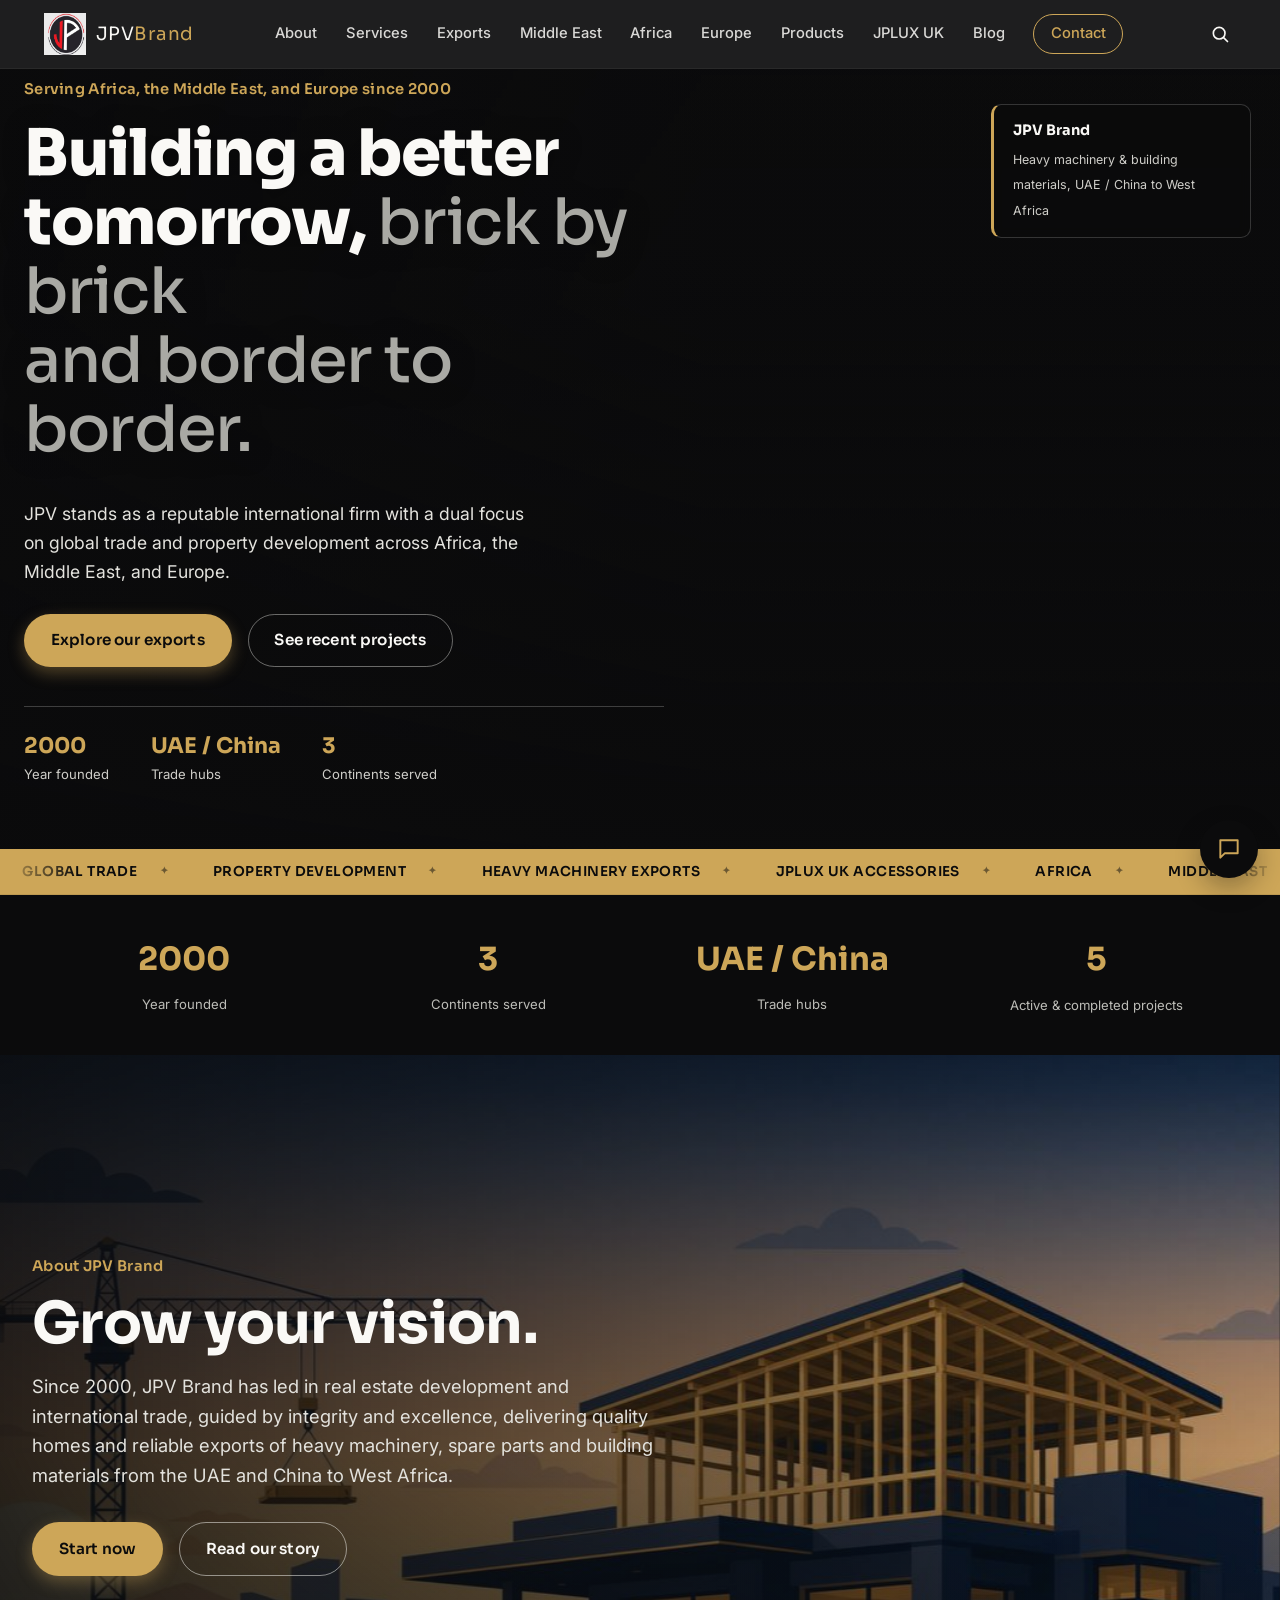
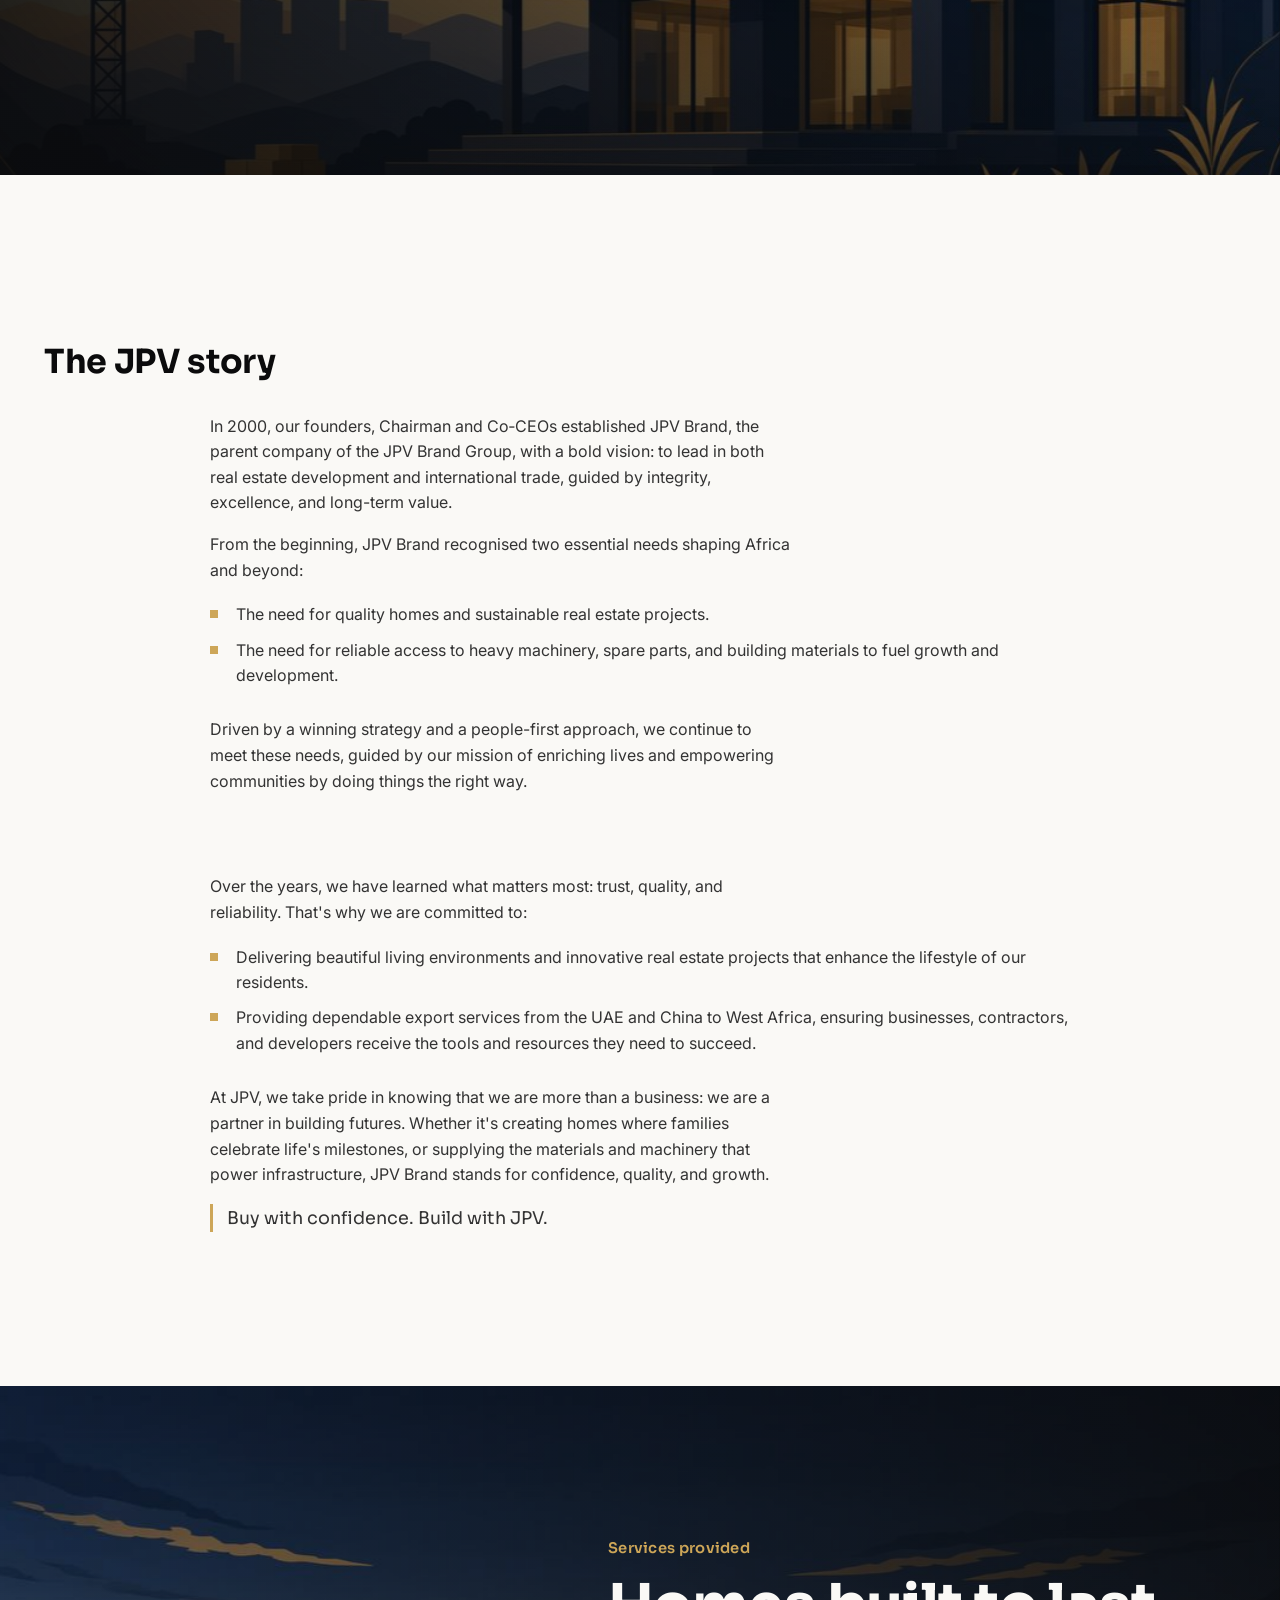
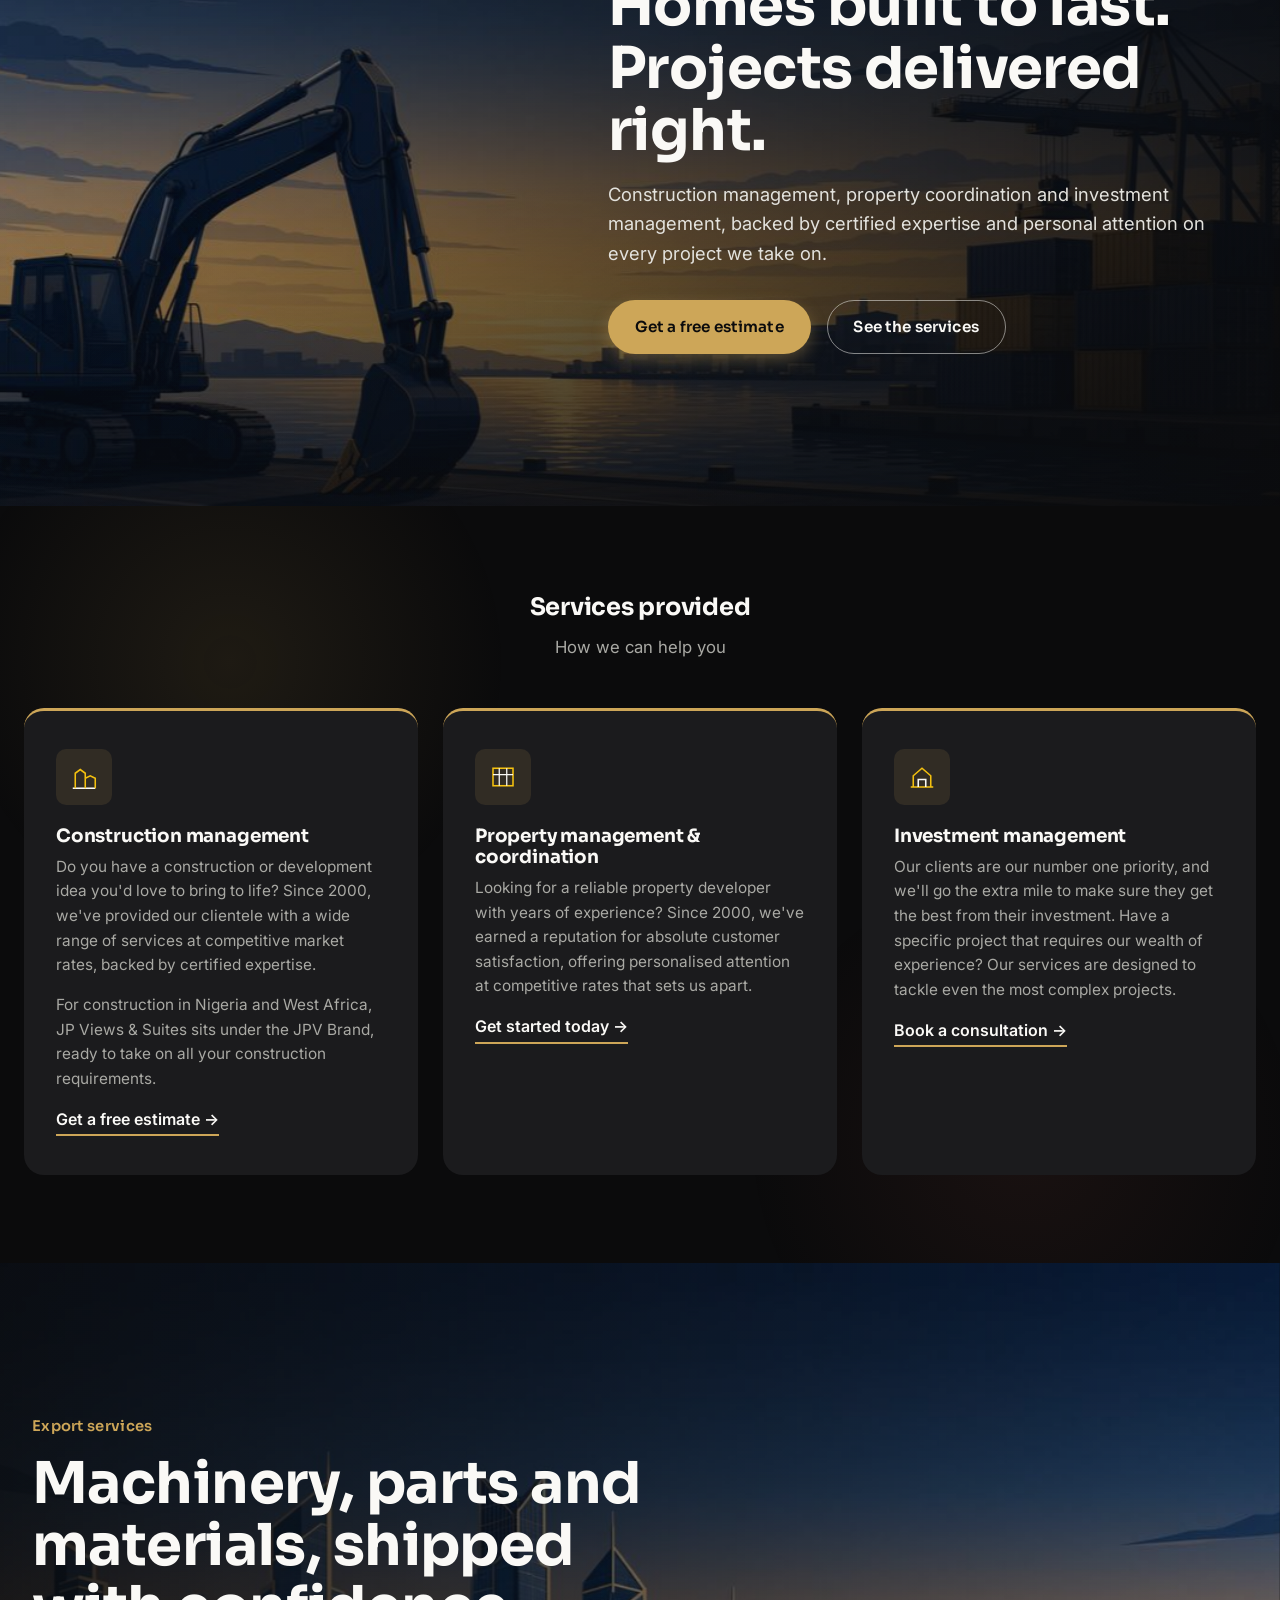
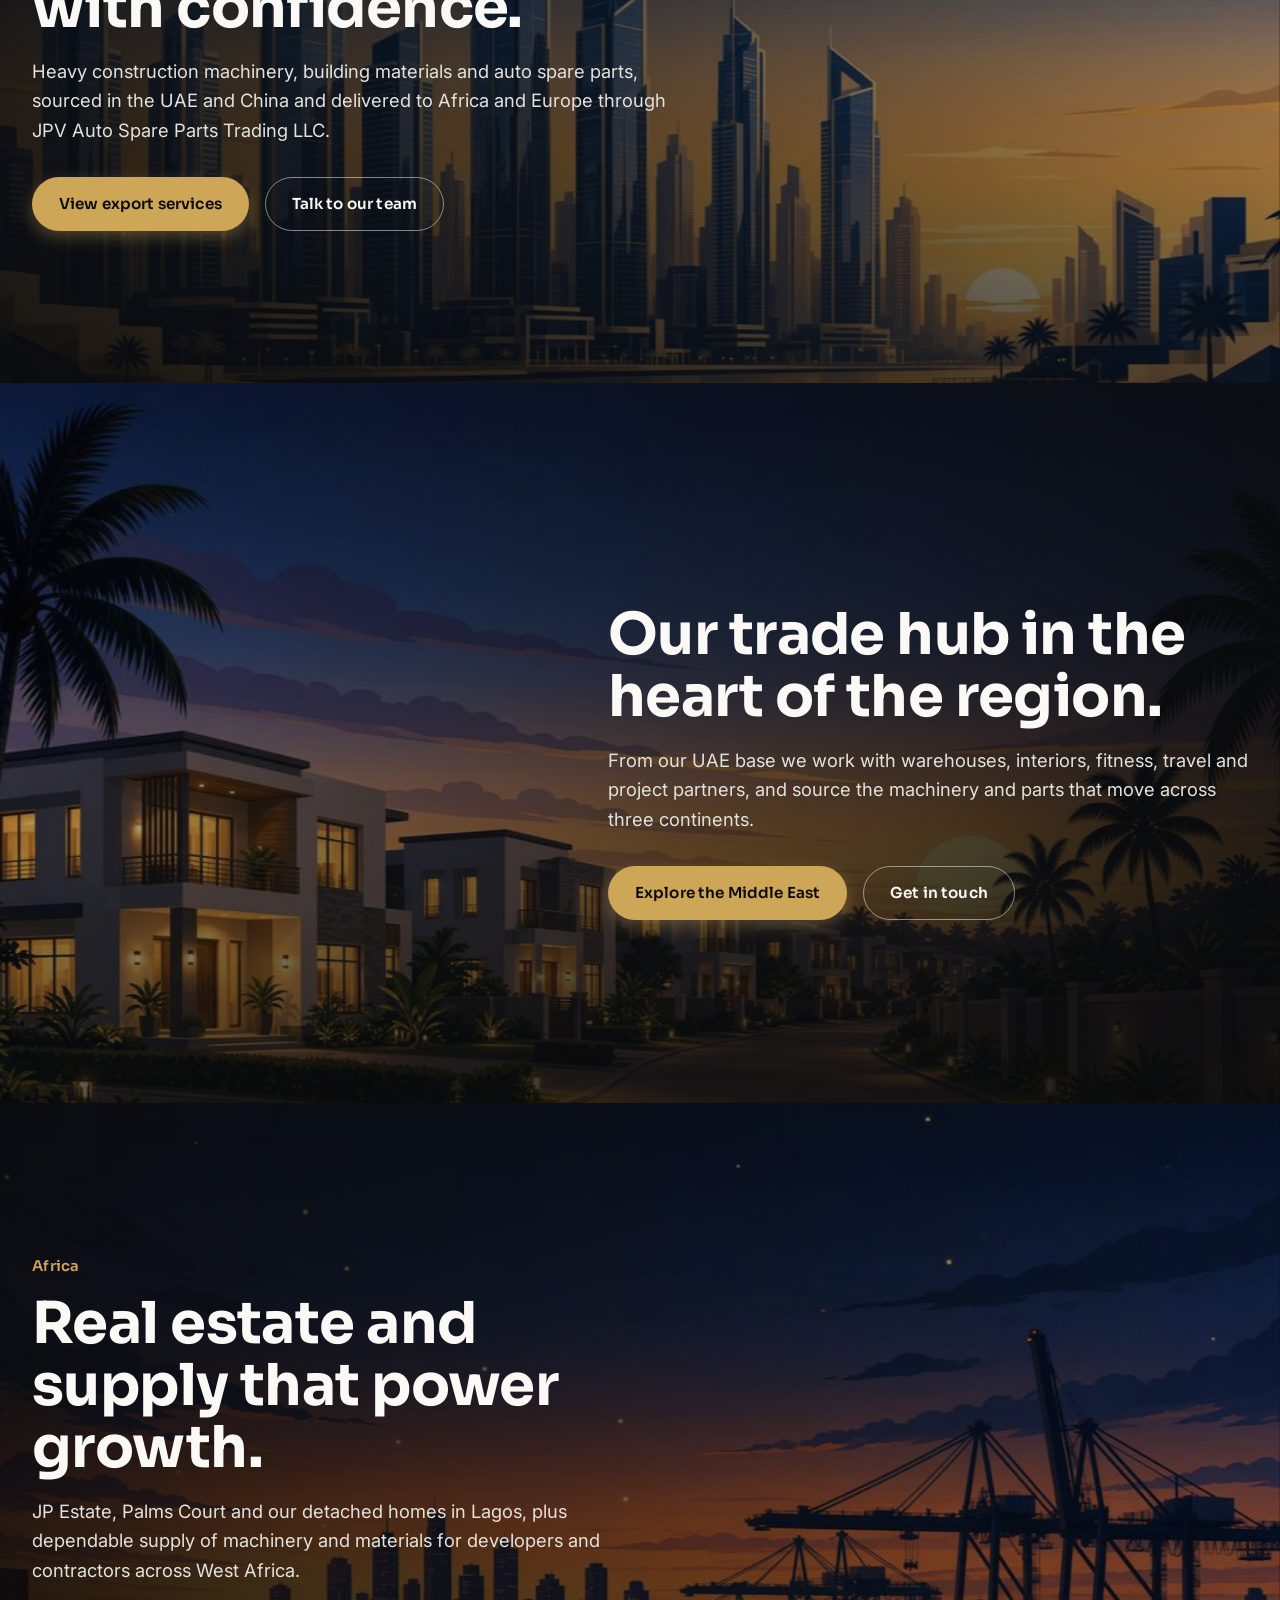
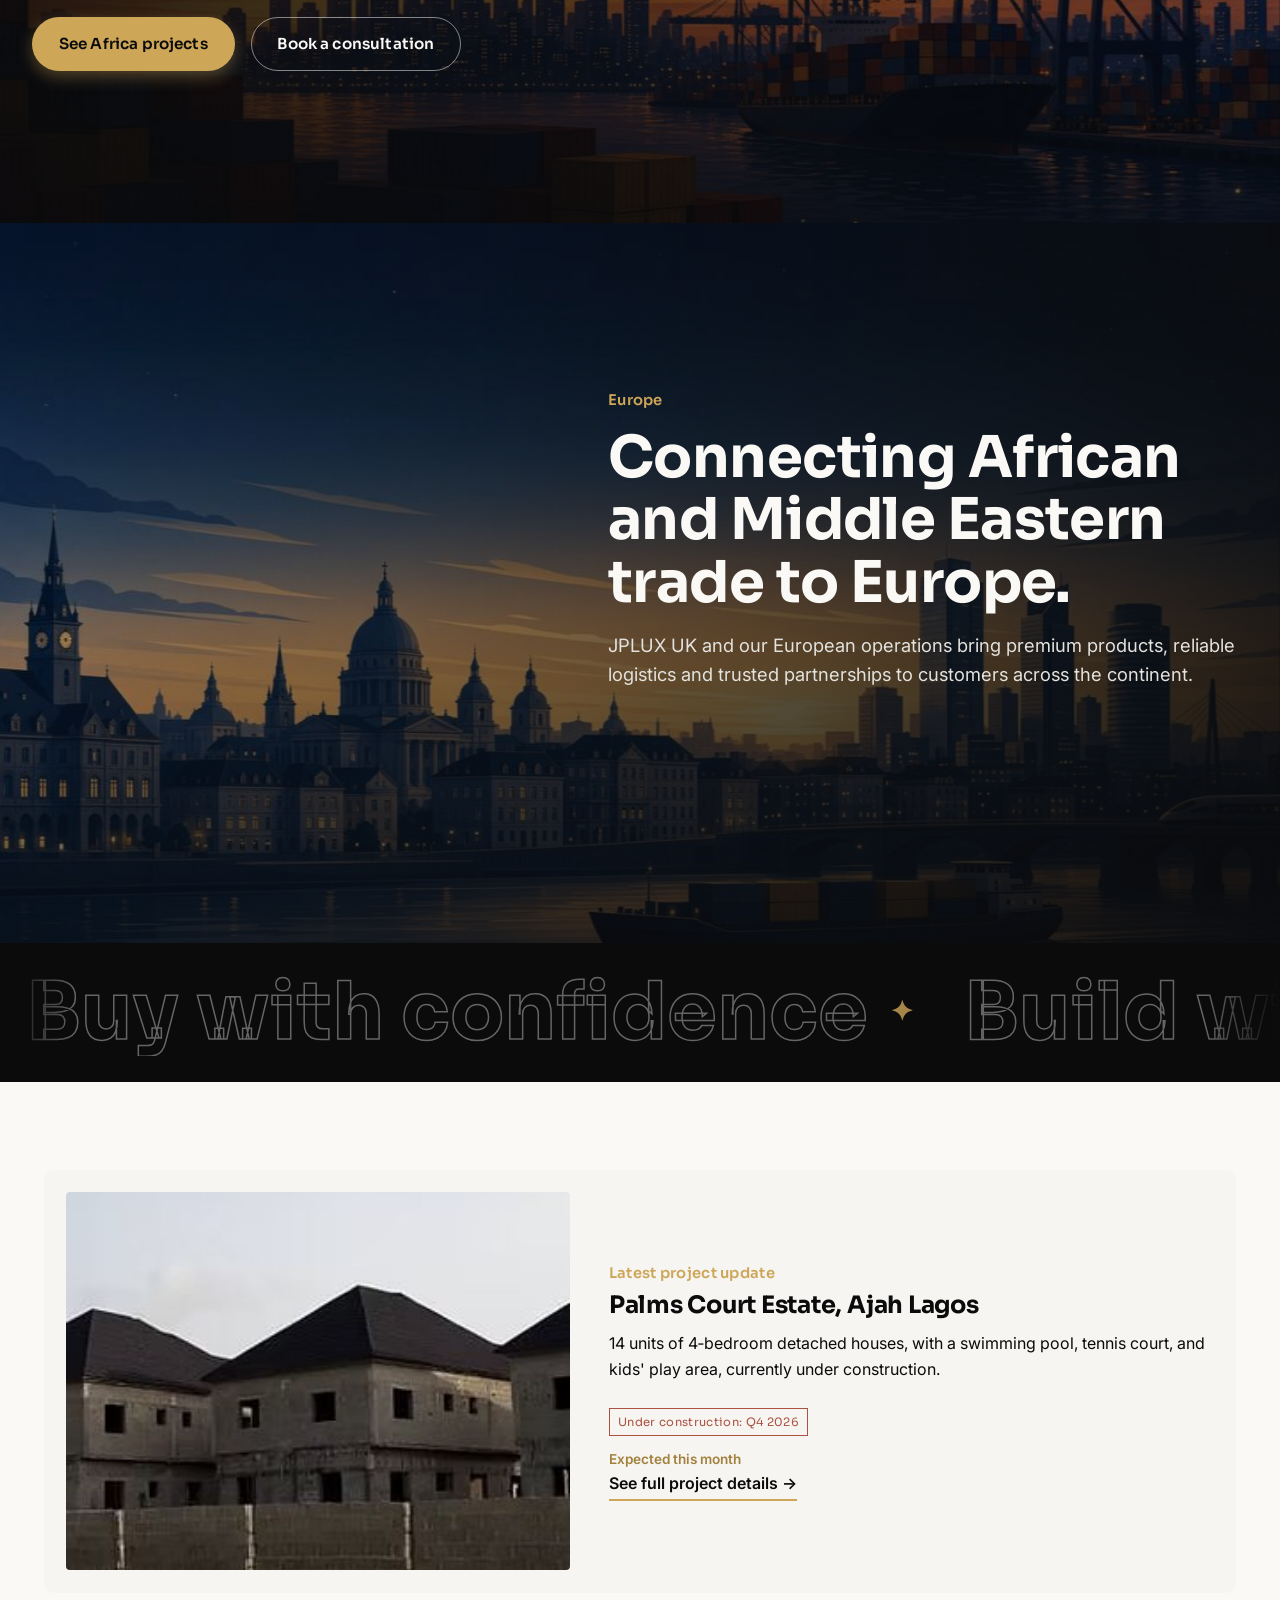
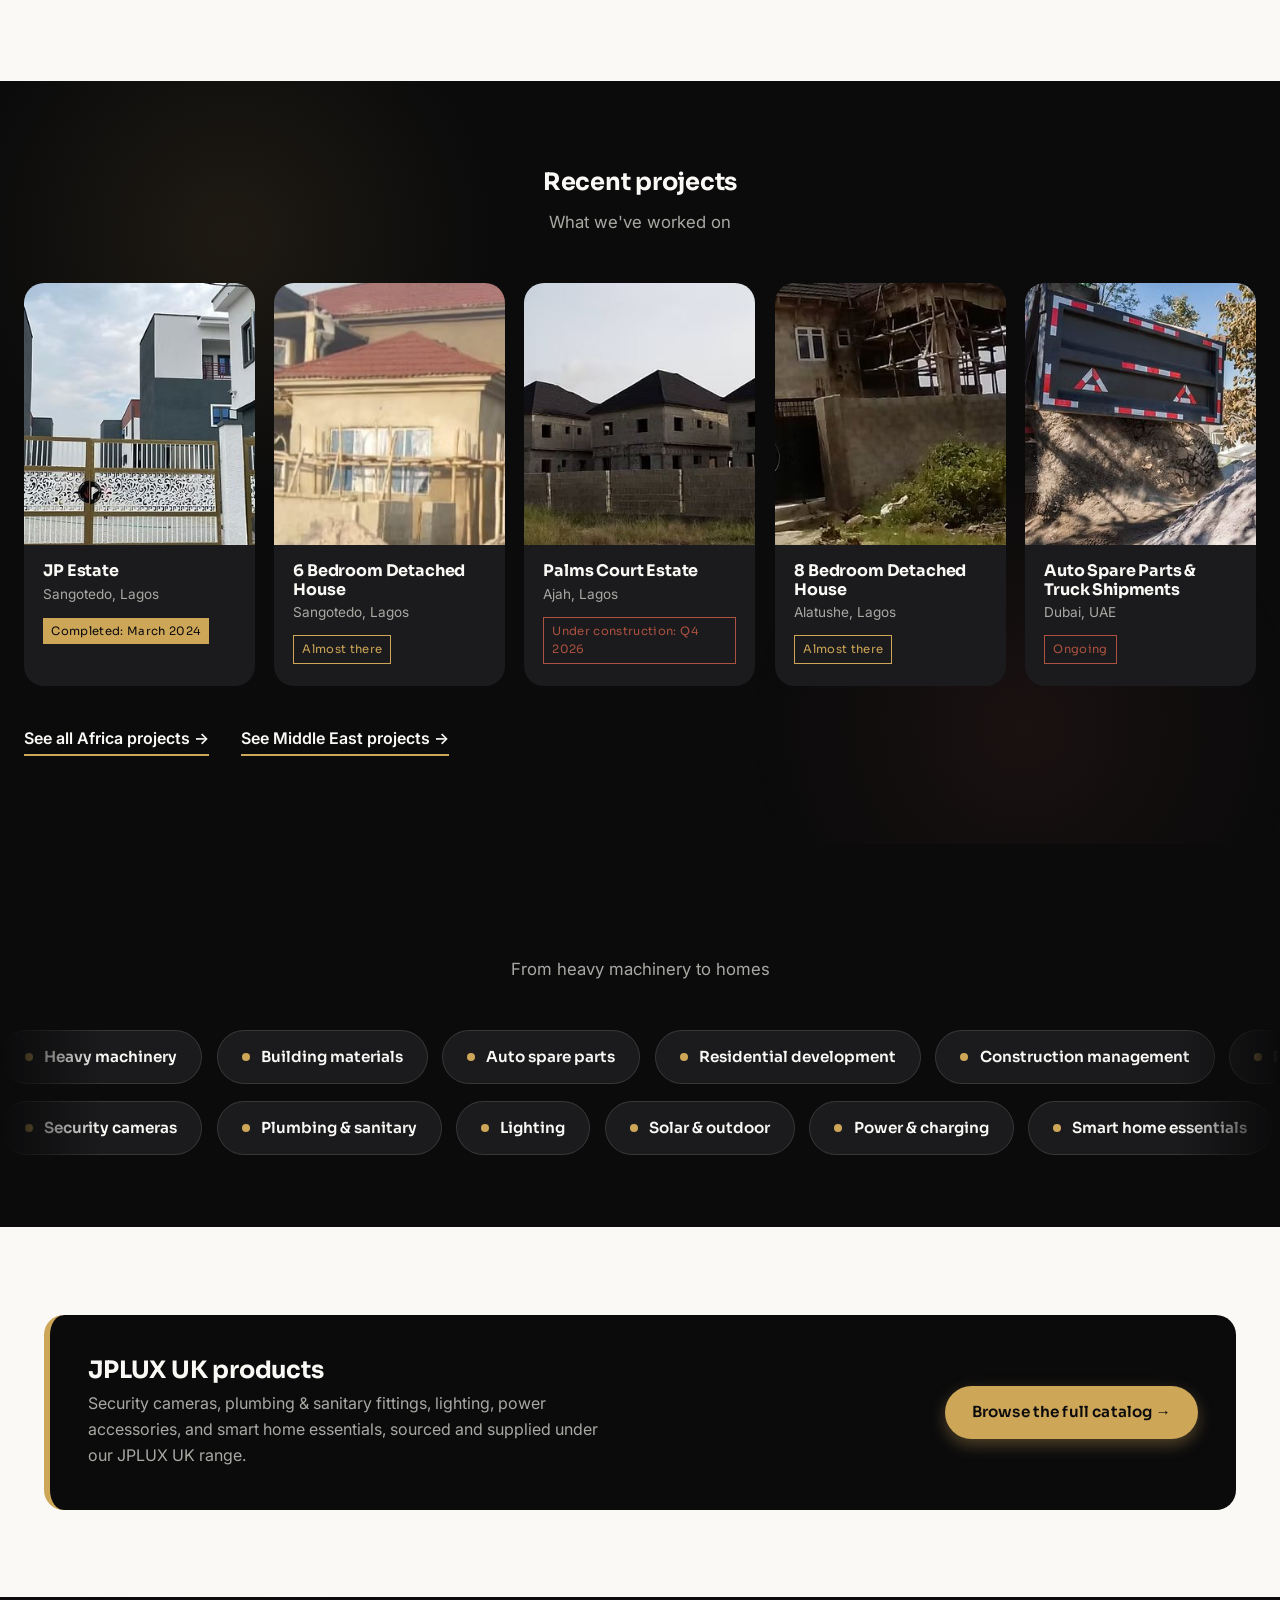
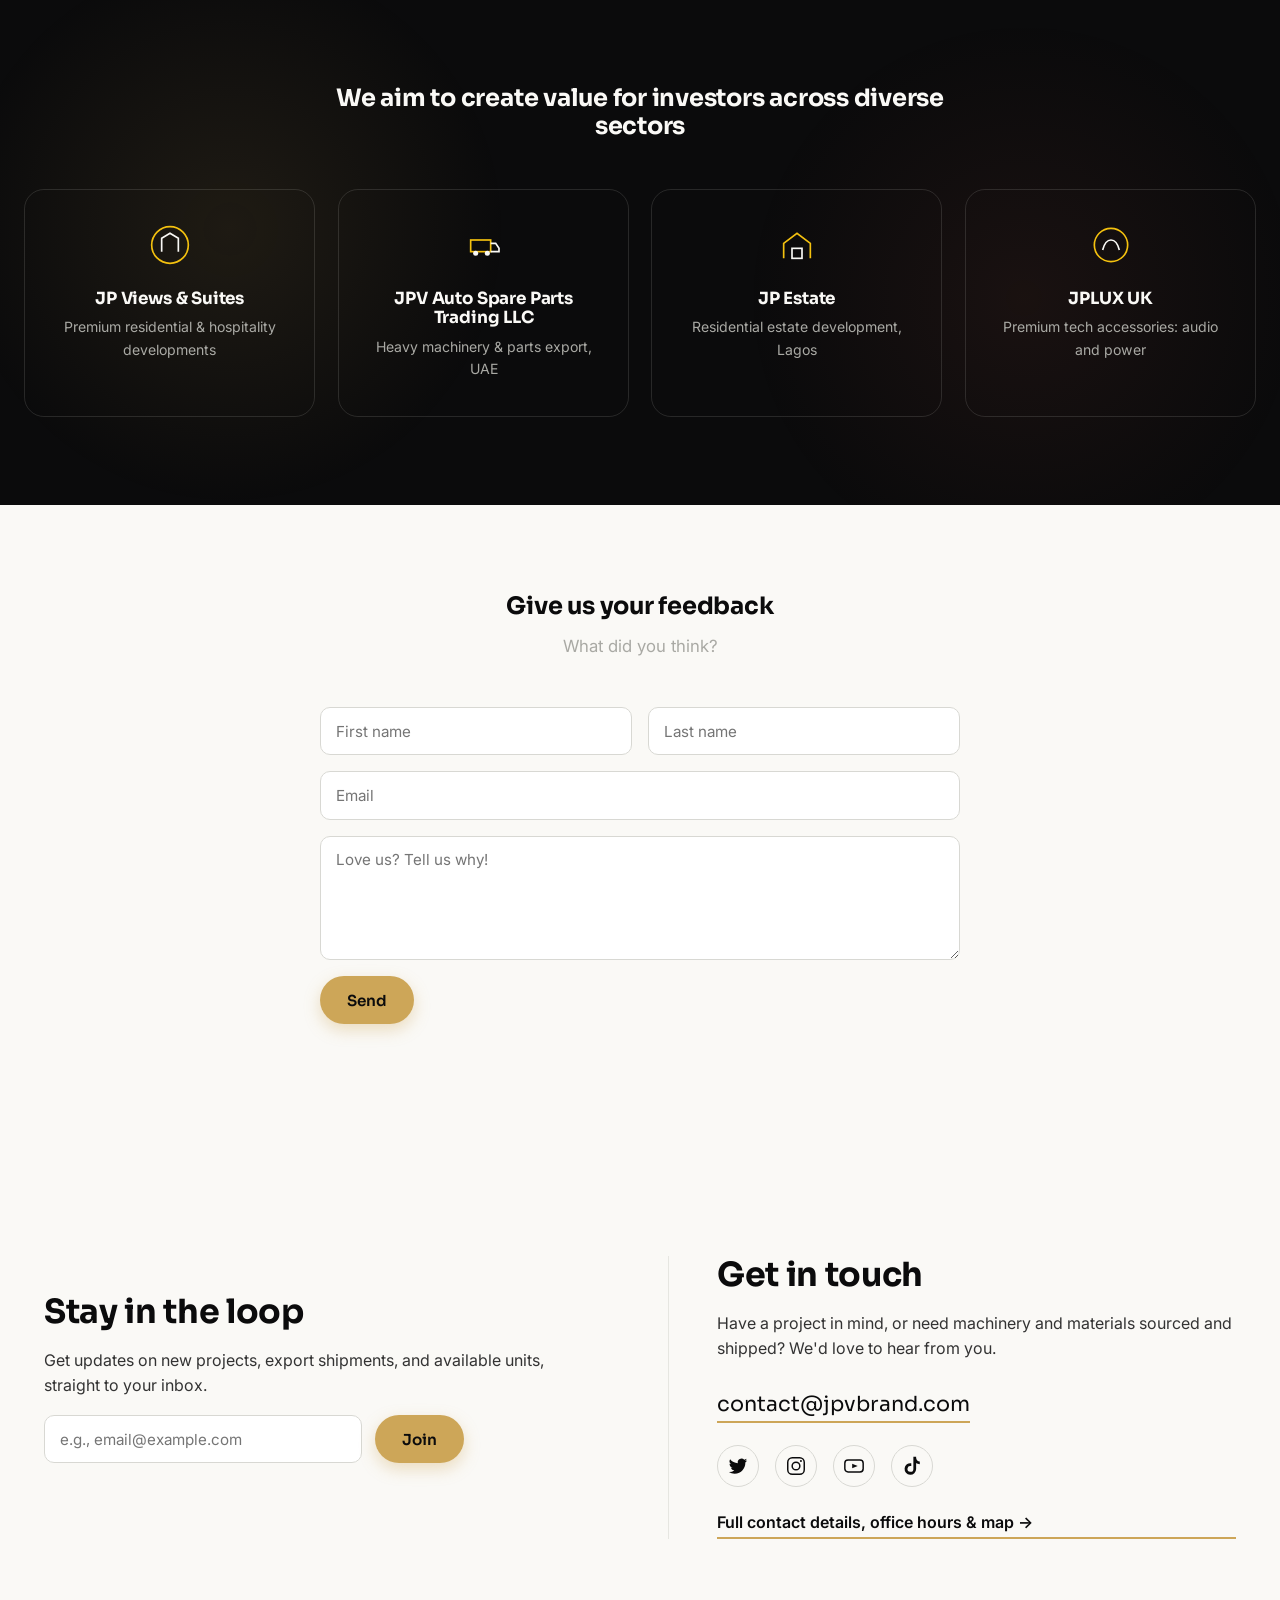
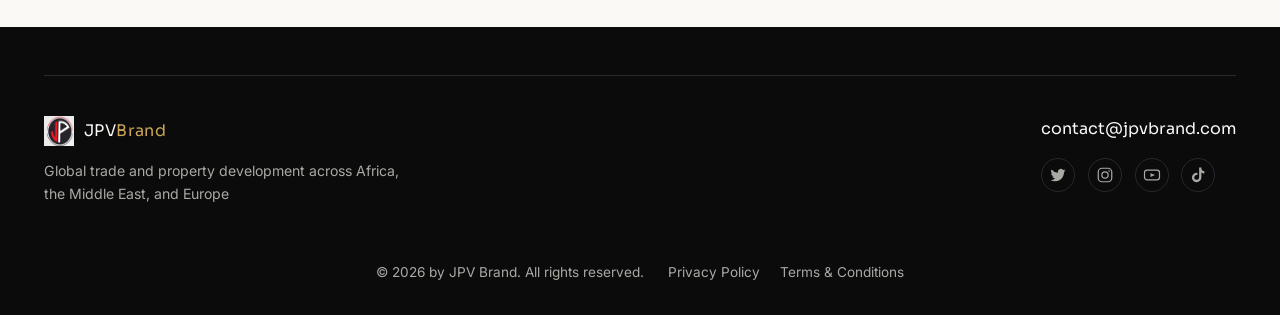
==== commit 8c32d1ed: "Update hero section with main image and remove dots Replaced multiple hero images with a single main" ====
--- a/index.html
+++ b/index.html
@@ -67,11 +67,7 @@
   <!-- ============ HERO ============ -->
   <section class="hero">
     <div class="hero-bg" id="heroVisual">
-      <img class="hero-slide-img active" src="assets/images/hero-trade-port.svg" alt="Illustrated trade port at dusk with container ship and gantry cranes" data-title="JPV Brand" data-caption="Heavy machinery &amp; building materials, UAE / China to West Africa">
-      <img class="hero-slide-img" src="assets/images/project-jp-estate.jpg" alt="JP Estate, Sangotedo, Lagos" data-title="JP Estate, Lagos" data-caption="12 terraces, 15 apartments, completed March 2024">
-      <img class="hero-slide-img" src="assets/images/project-palms-court.jpg" alt="Palms Court Estate, Ajah, Lagos" data-title="Palms Court Estate" data-caption="Under construction, Ajah Lagos">
-      <img class="hero-slide-img" src="assets/images/jplux-headphones.jpg" alt="JPLUX UK Premium Wireless Headphones packaging photo" data-title="JPLUX UK" data-caption="Premium tech accessories, engineered for daily use">
-      <img class="hero-slide-img" src="assets/images/project-auto-spare-parts.jpg" alt="JPV Auto Spare Parts Trading shipments" data-title="Auto Spare Parts Trading" data-caption="Heavy machinery &amp; building materials, UAE / China to West Africa">
+      <img class="hero-slide-img active" src="assets/images/hero-main.jpg" alt="JPV Brand hero image">
       <div class="hero-scrim"></div>
     </div>
 
@@ -95,14 +91,6 @@
     <div class="hero-chip float-slow" id="heroChip">
       <strong id="heroChipTitle">JPV Brand</strong>
       <span id="heroChipCaption">Heavy machinery &amp; building materials, UAE / China to West Africa</span>
-    </div>
-
-    <div class="hero-dots" id="heroDots" role="tablist" aria-label="Hero image selector">
-      <button type="button" class="hero-dot active" data-slide="0" aria-label="Slide 1"></button>
-      <button type="button" class="hero-dot" data-slide="1" aria-label="Slide 2"></button>
-      <button type="button" class="hero-dot" data-slide="2" aria-label="Slide 3"></button>
-      <button type="button" class="hero-dot" data-slide="3" aria-label="Slide 4"></button>
-      <button type="button" class="hero-dot" data-slide="4" aria-label="Slide 5"></button>
     </div>
 
     <div class="hazard-strip" aria-hidden="true"></div>
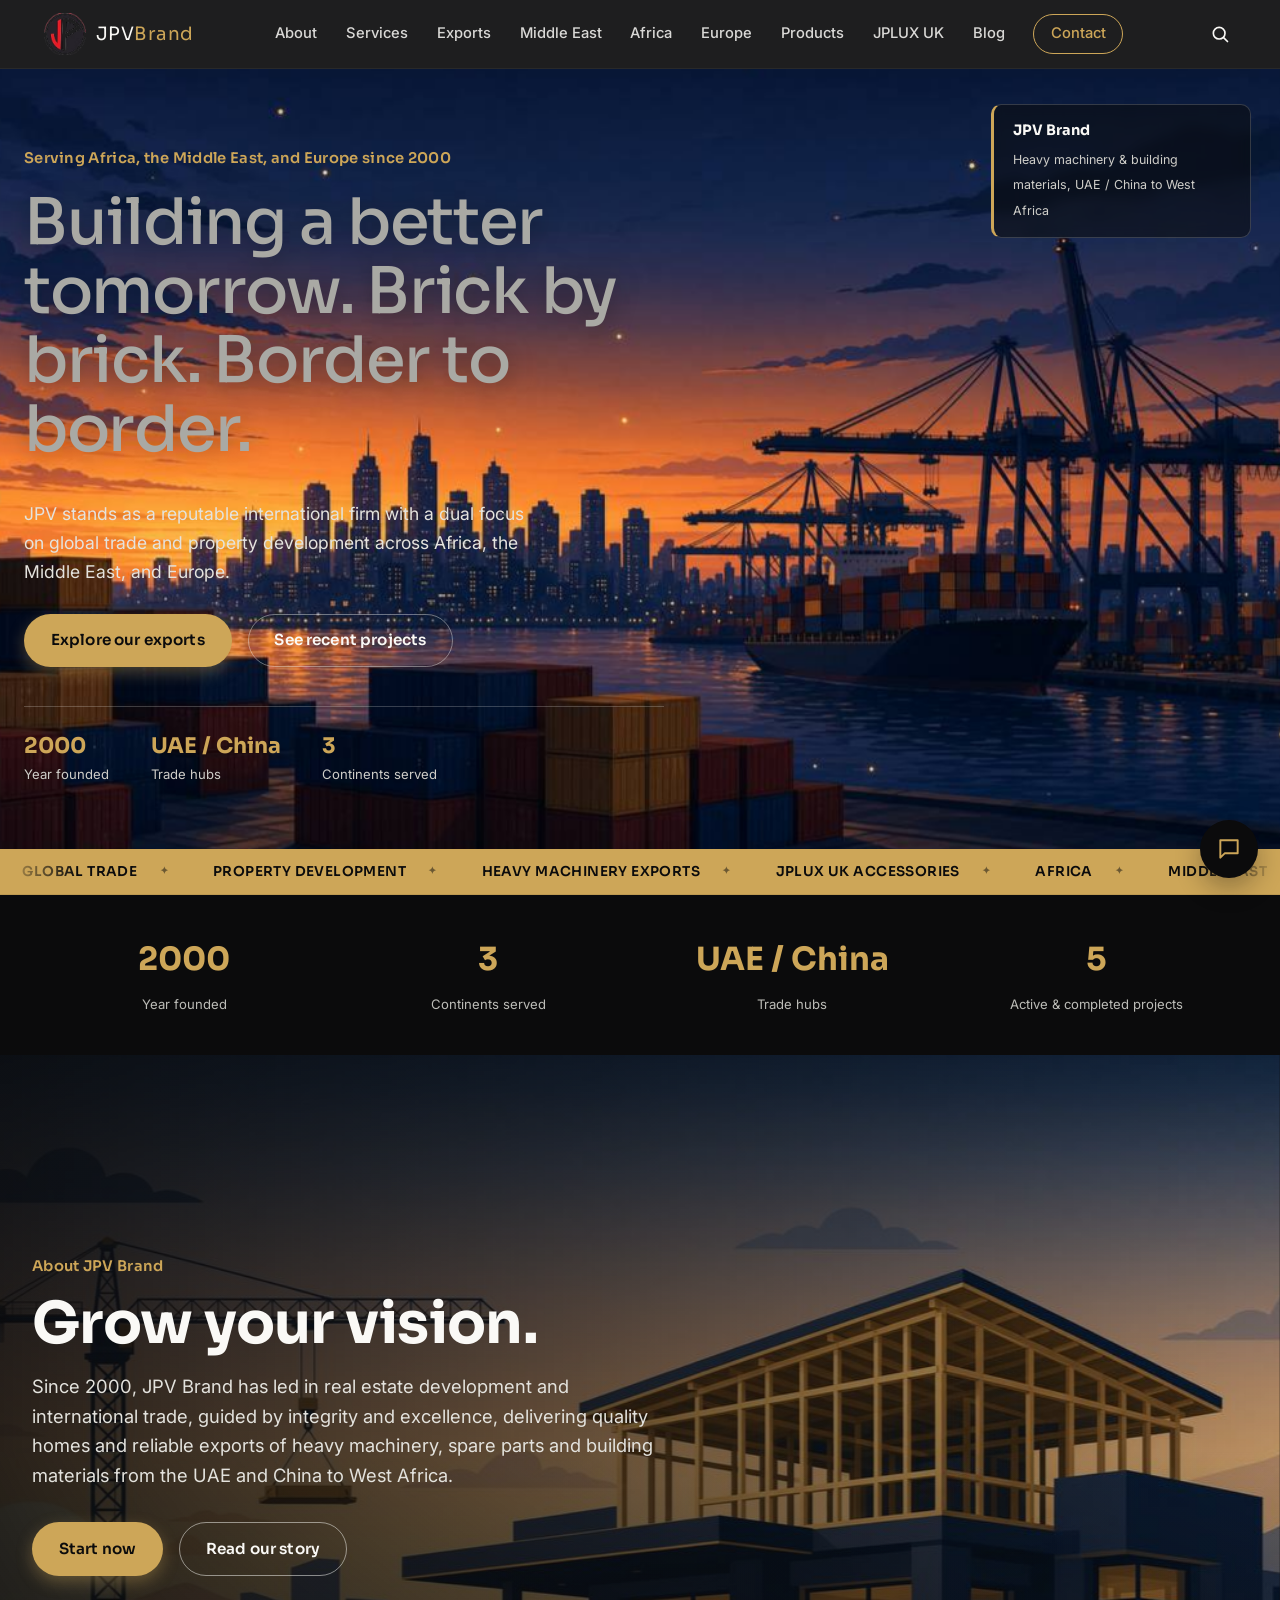
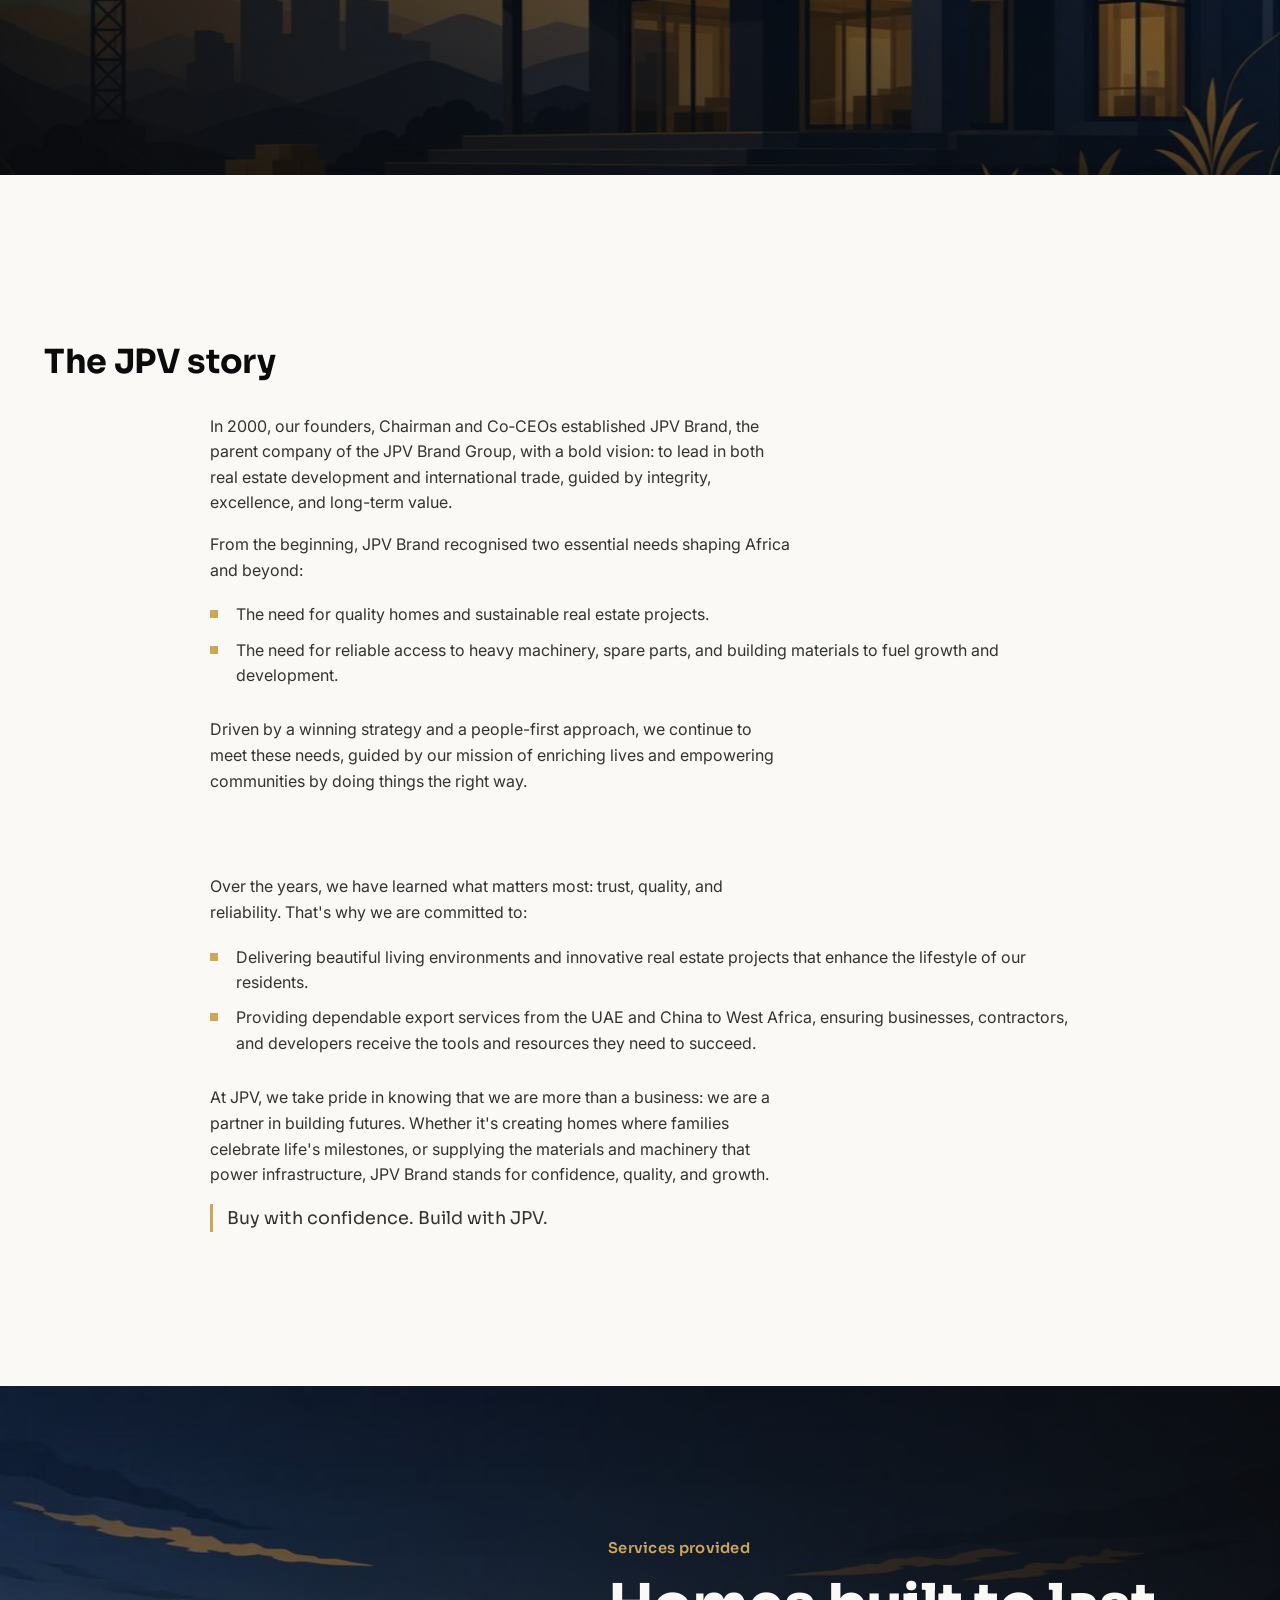
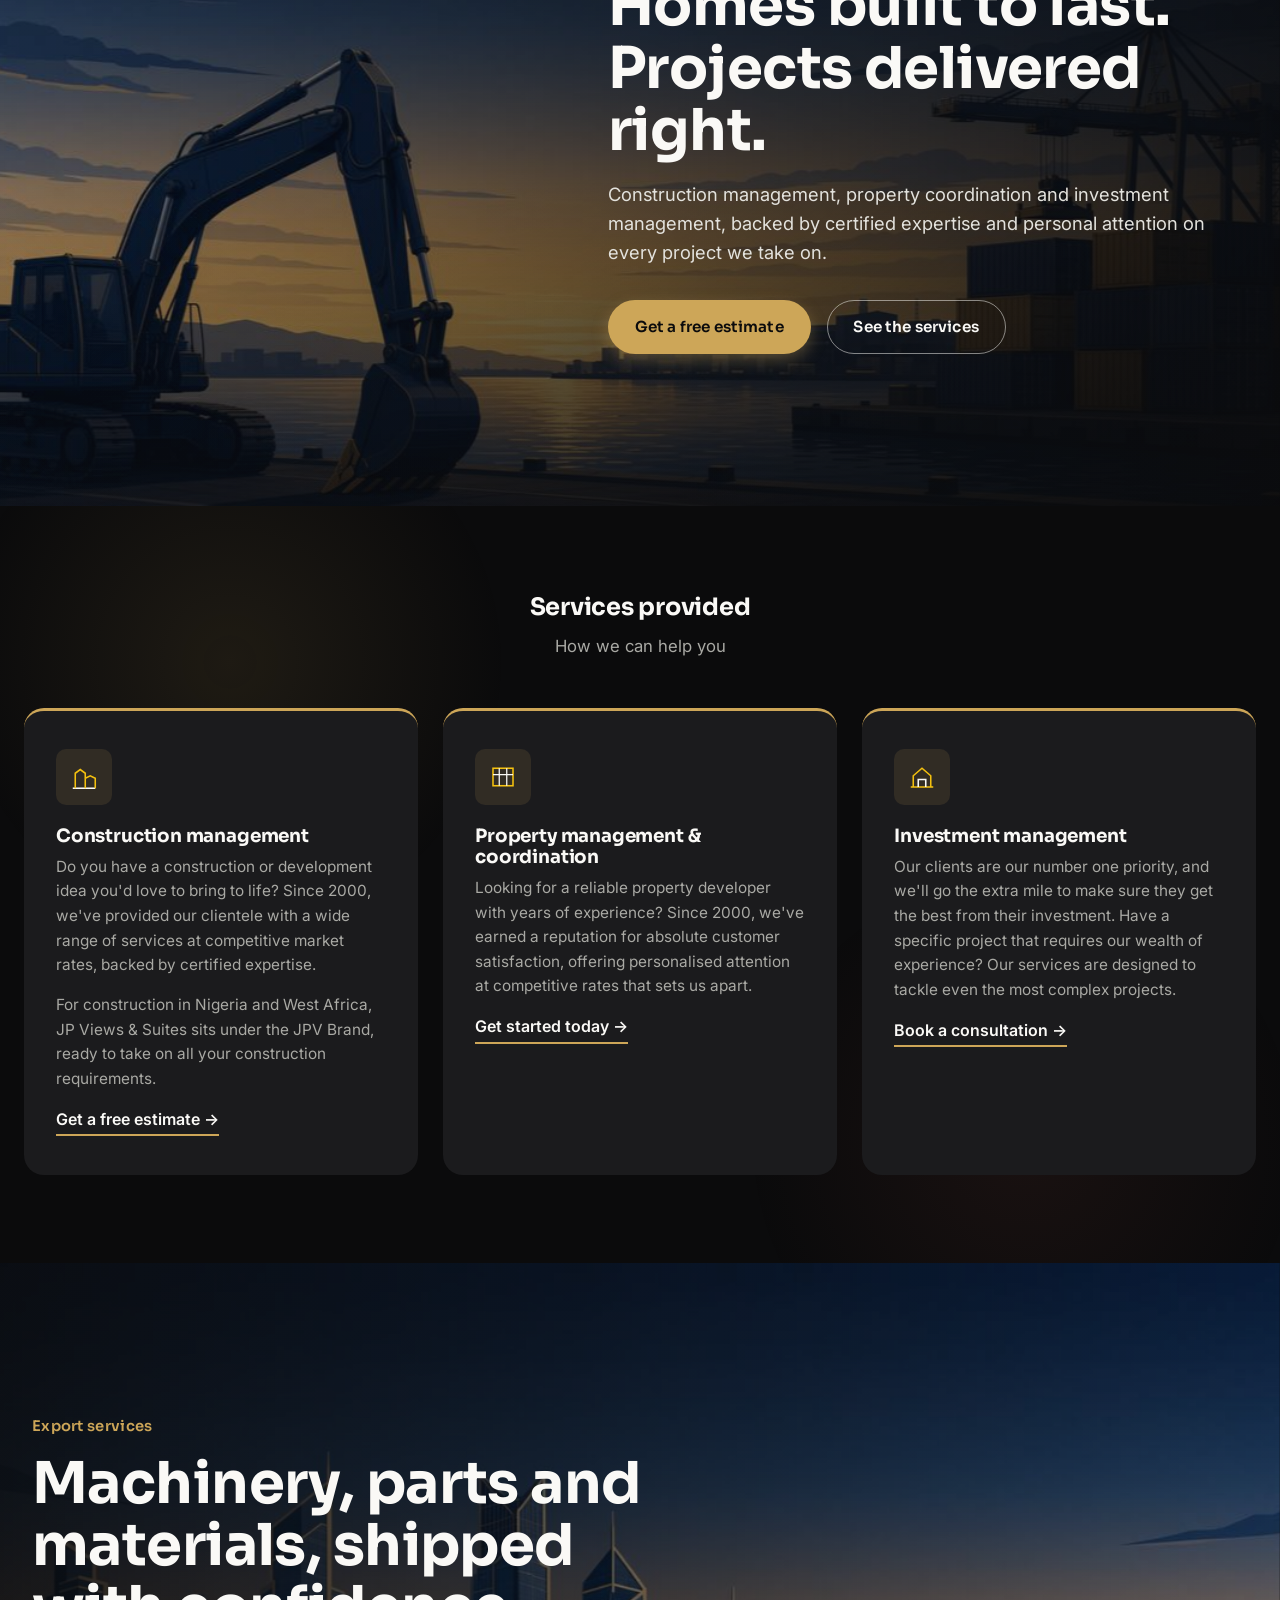
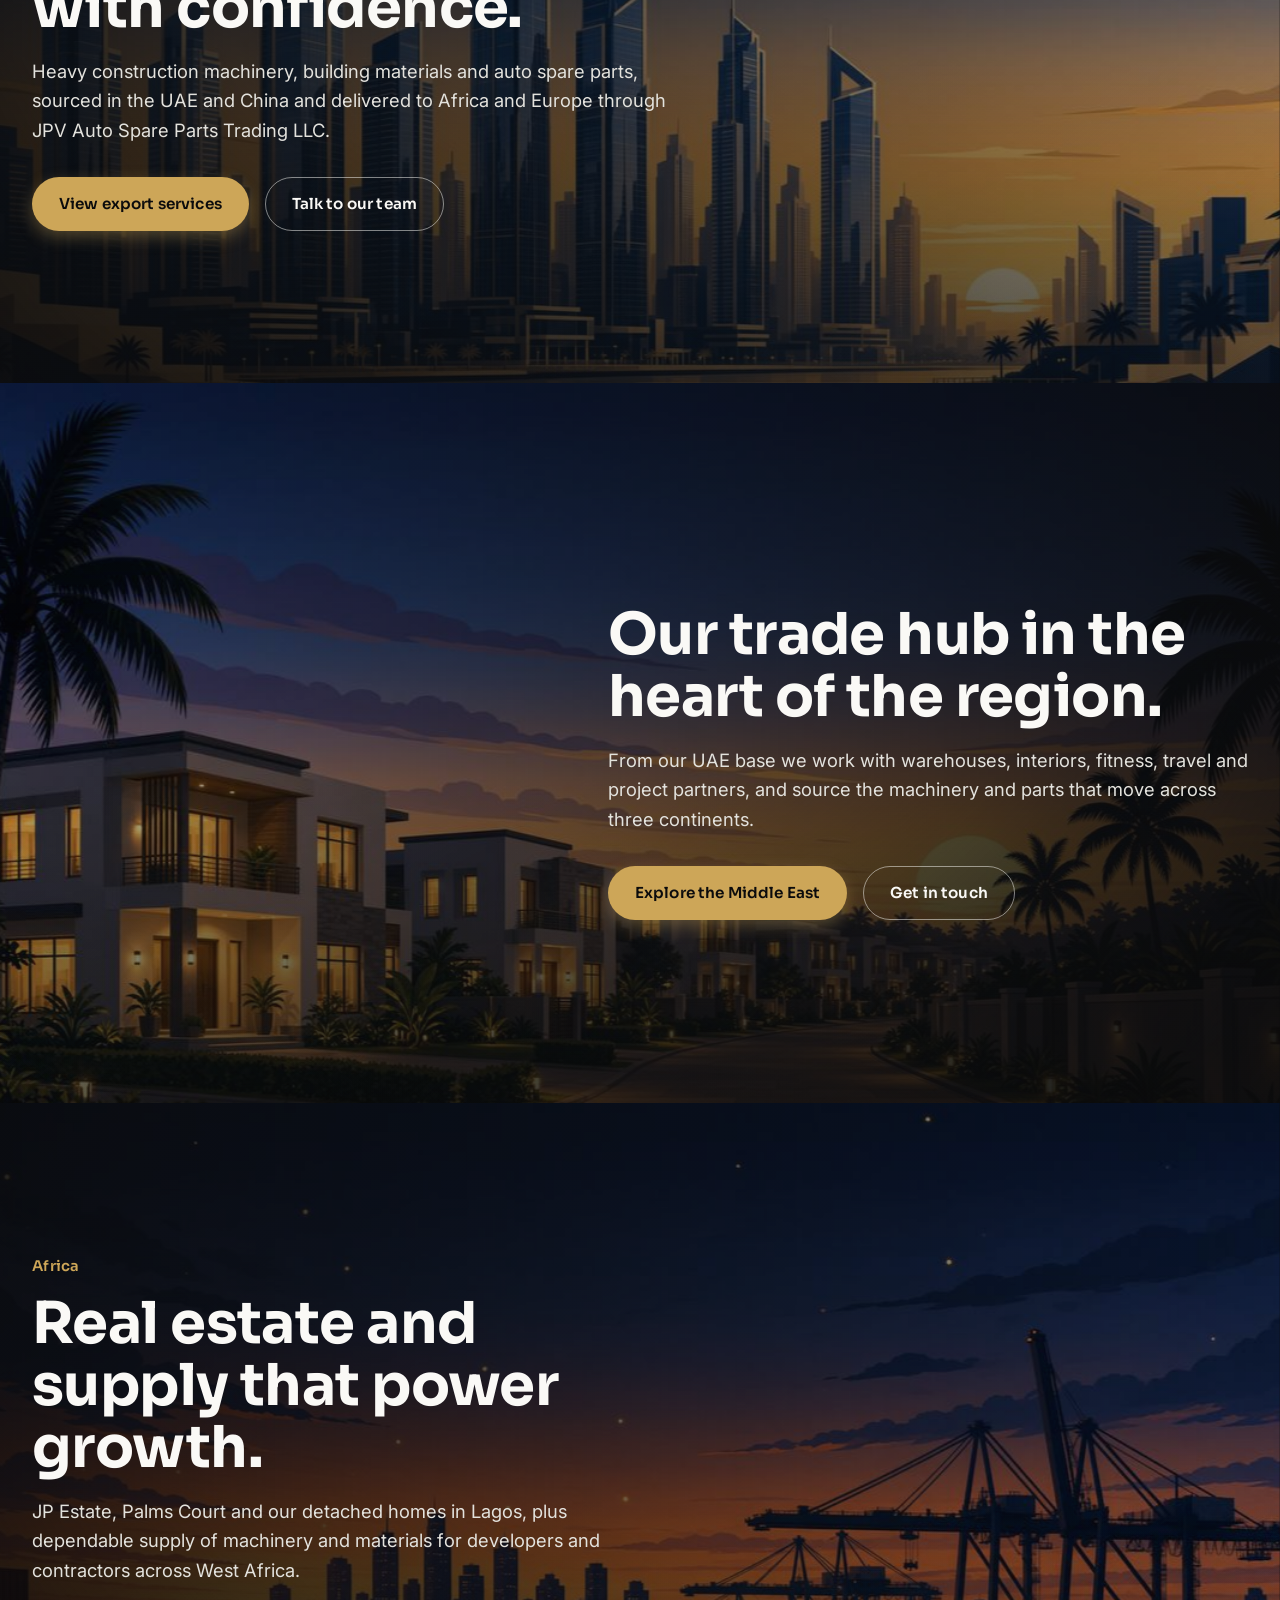
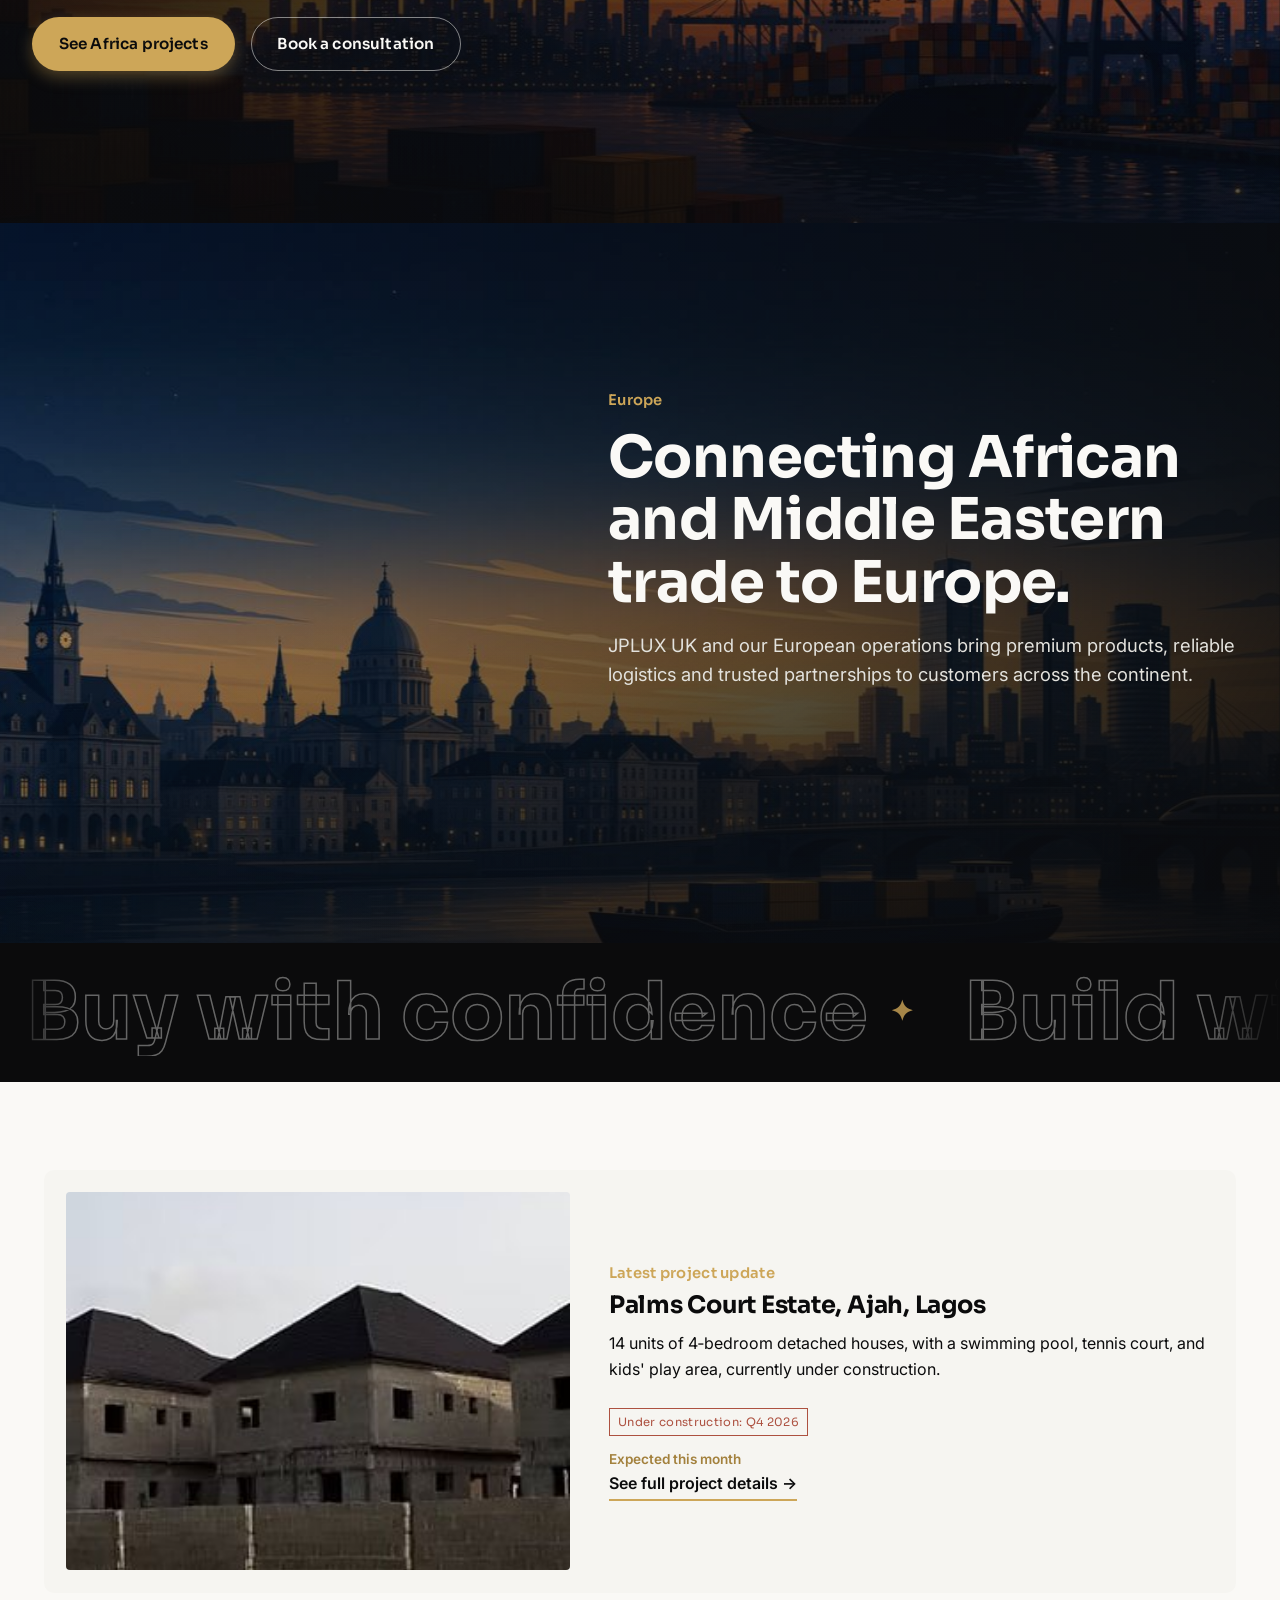
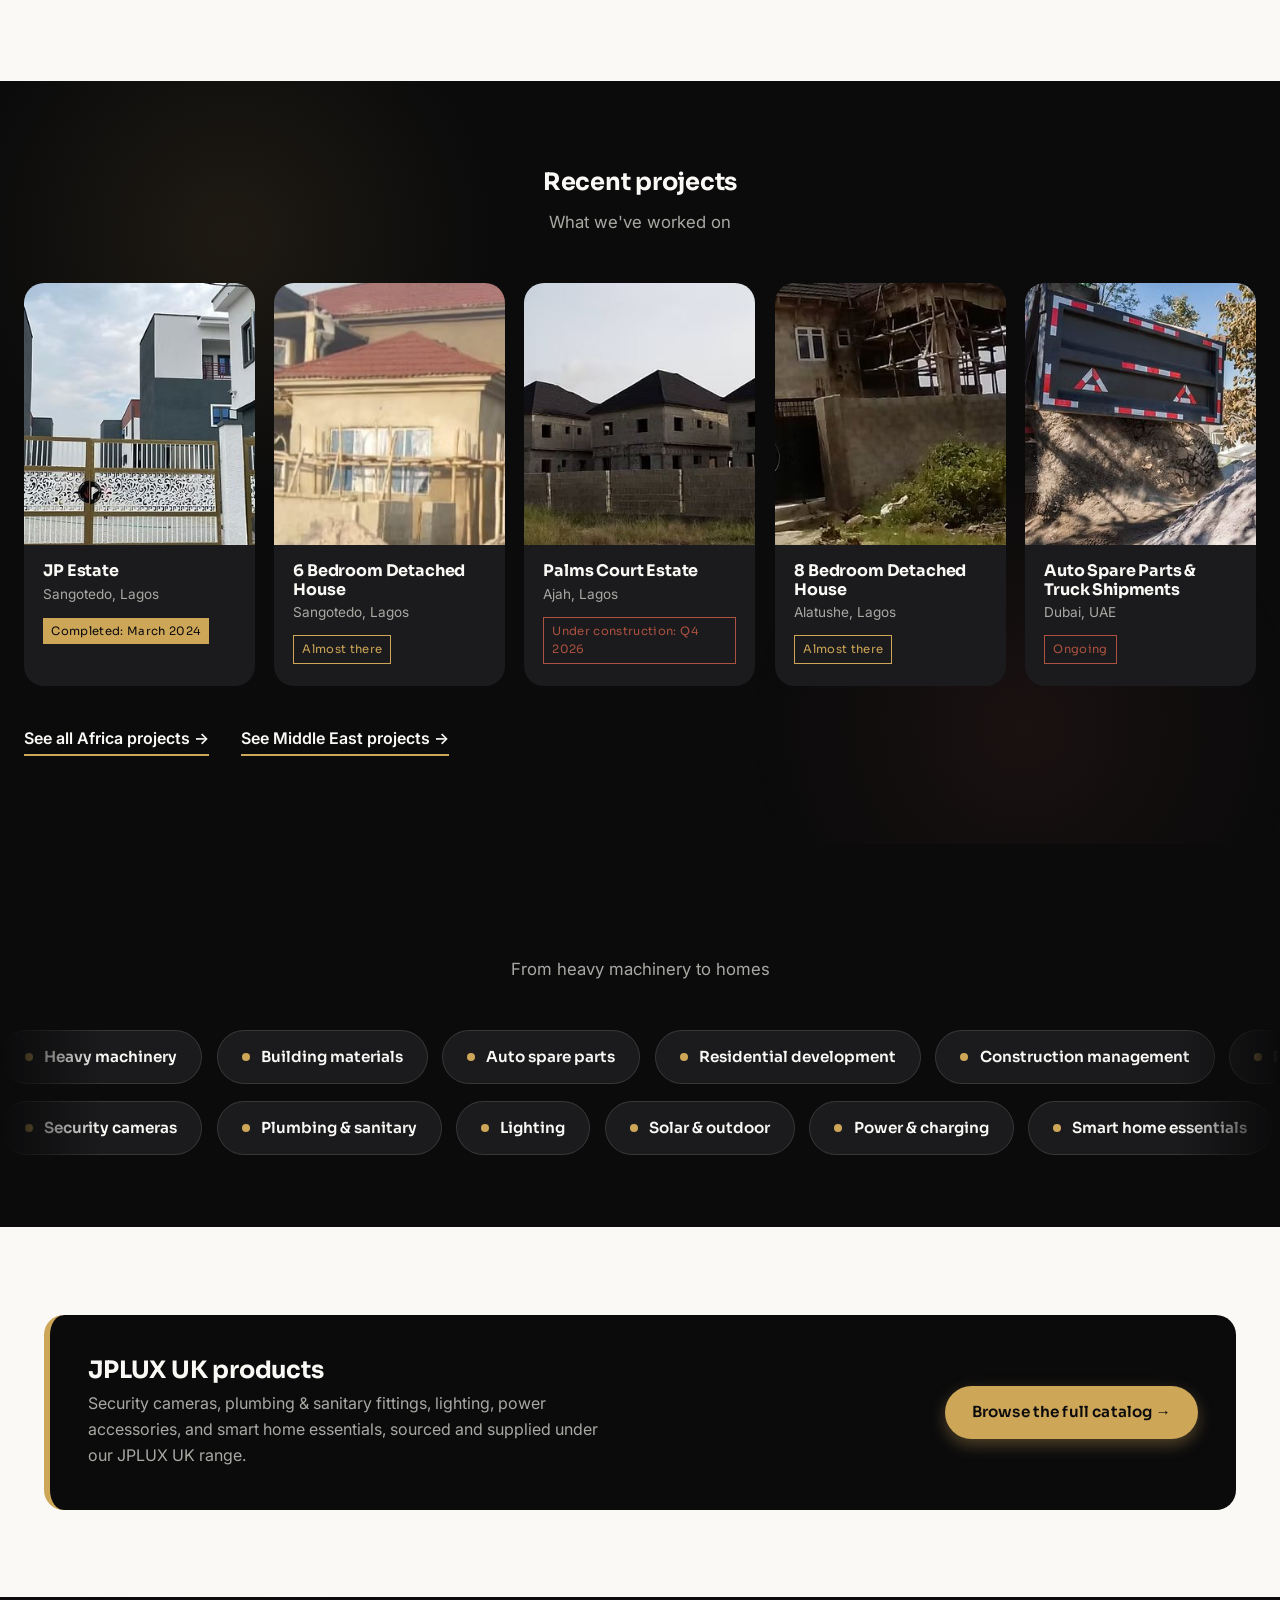
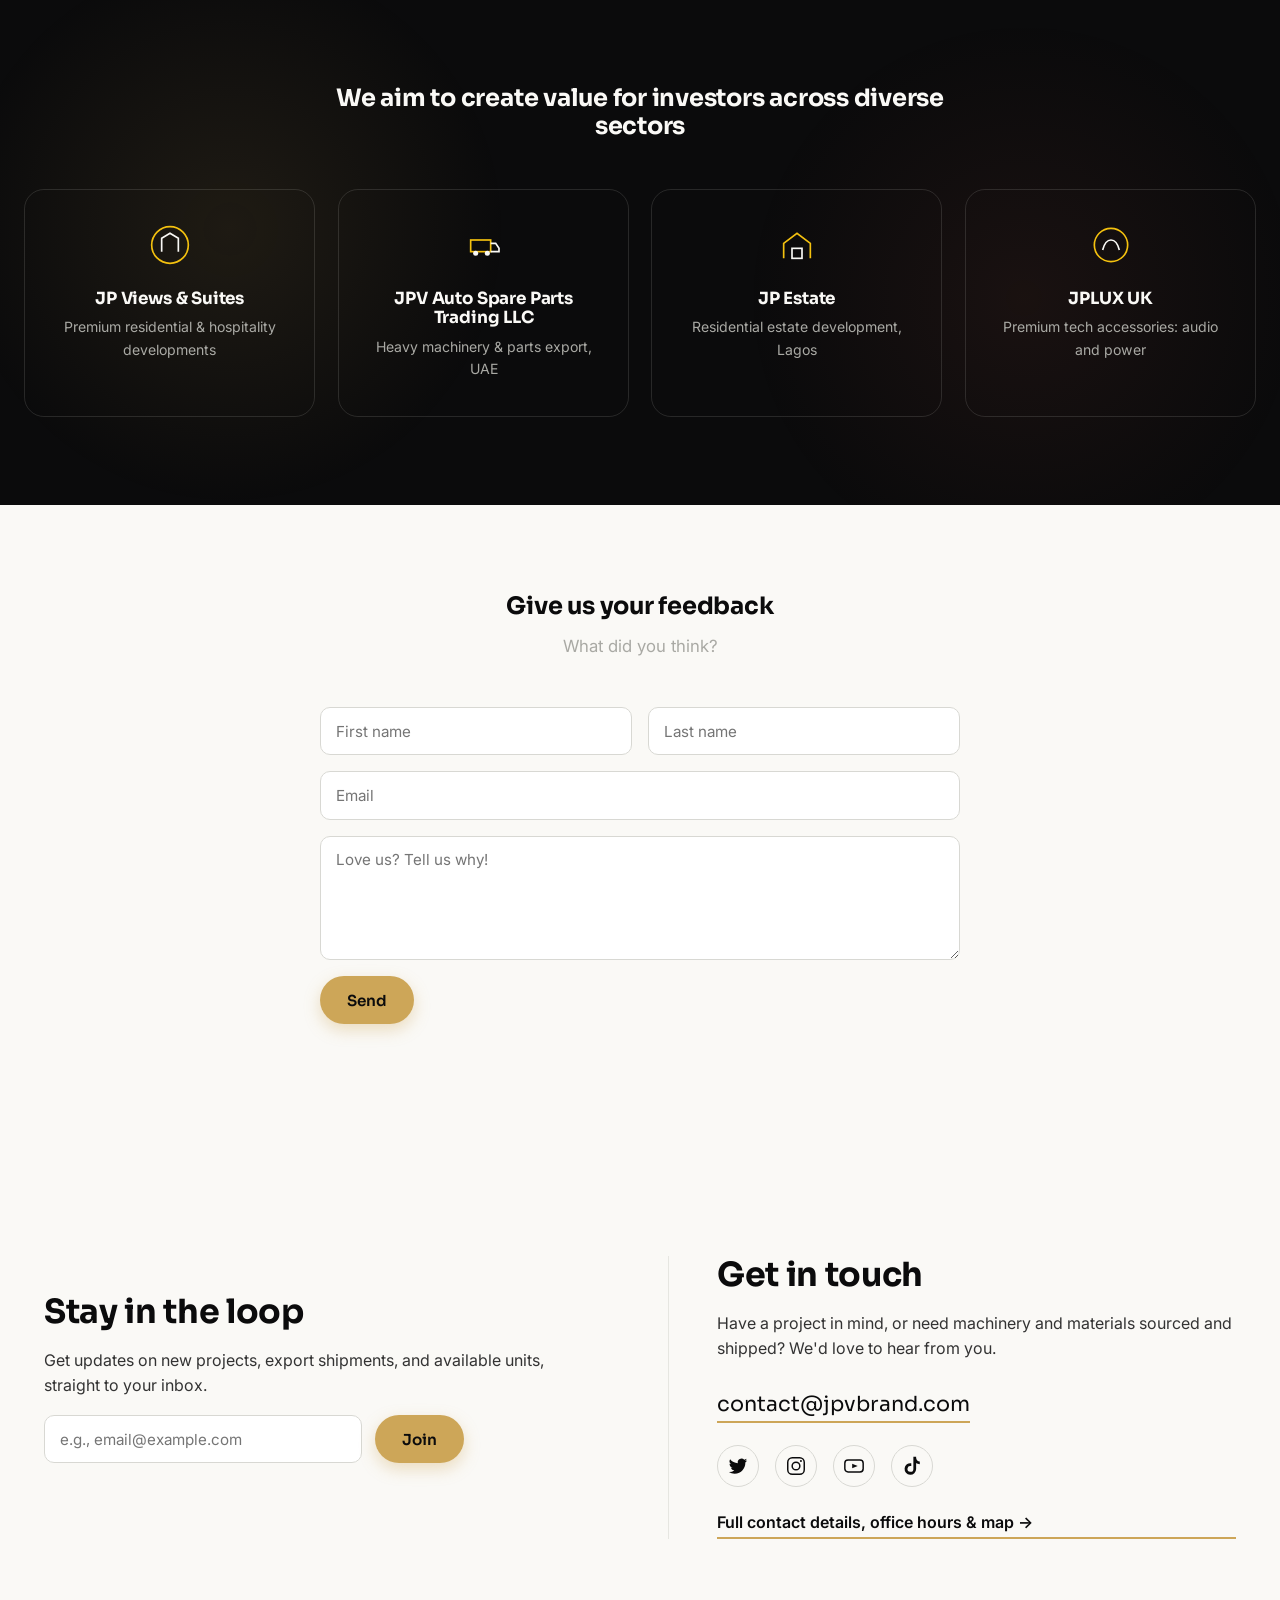
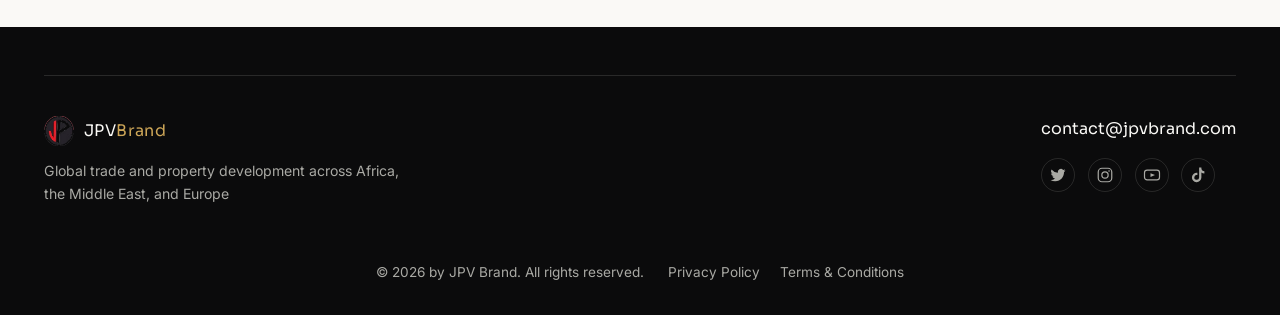
==== commit 83f30718: "Add files via upload" ====
--- a/index.html
+++ b/index.html
@@ -74,7 +74,11 @@
     <div class="hero-content">
       <div class="hero-copy">
         <p class="kicker">Serving Africa, the Middle East, and Europe since 2000</p>
-        <h1>Building a better<br>tomorrow, <span>brick by brick<br>and border to border.</span></h1>
+        <h1>
+          <span class="line">Building a better tomorrow.</span>
+          <span class="line">Brick by brick.</span>
+          <span class="line">Border to border.</span>
+        </h1>
         <p class="hero-lead">JPV stands as a reputable international firm with a dual focus on global trade and property development across Africa, the Middle East, and Europe.</p>
         <div class="hero-actions">
           <a href="#exports" class="btn btn-yellow">Explore our exports</a>
@@ -279,7 +283,7 @@
       </div>
       <div class="spotlight-body">
         <p class="kicker">Latest project update</p>
-        <h2>Palms Court Estate, Ajah Lagos</h2>
+        <h2>Palms Court Estate, Ajah, Lagos</h2>
         <p>14 units of 4‑bedroom detached houses, with a swimming pool, tennis court, and kids' play area, currently under construction.</p>
         <span class="badge badge-ongoing">Under construction: Q4 2026</span>
         <p class="eta-note" data-eta-note></p>
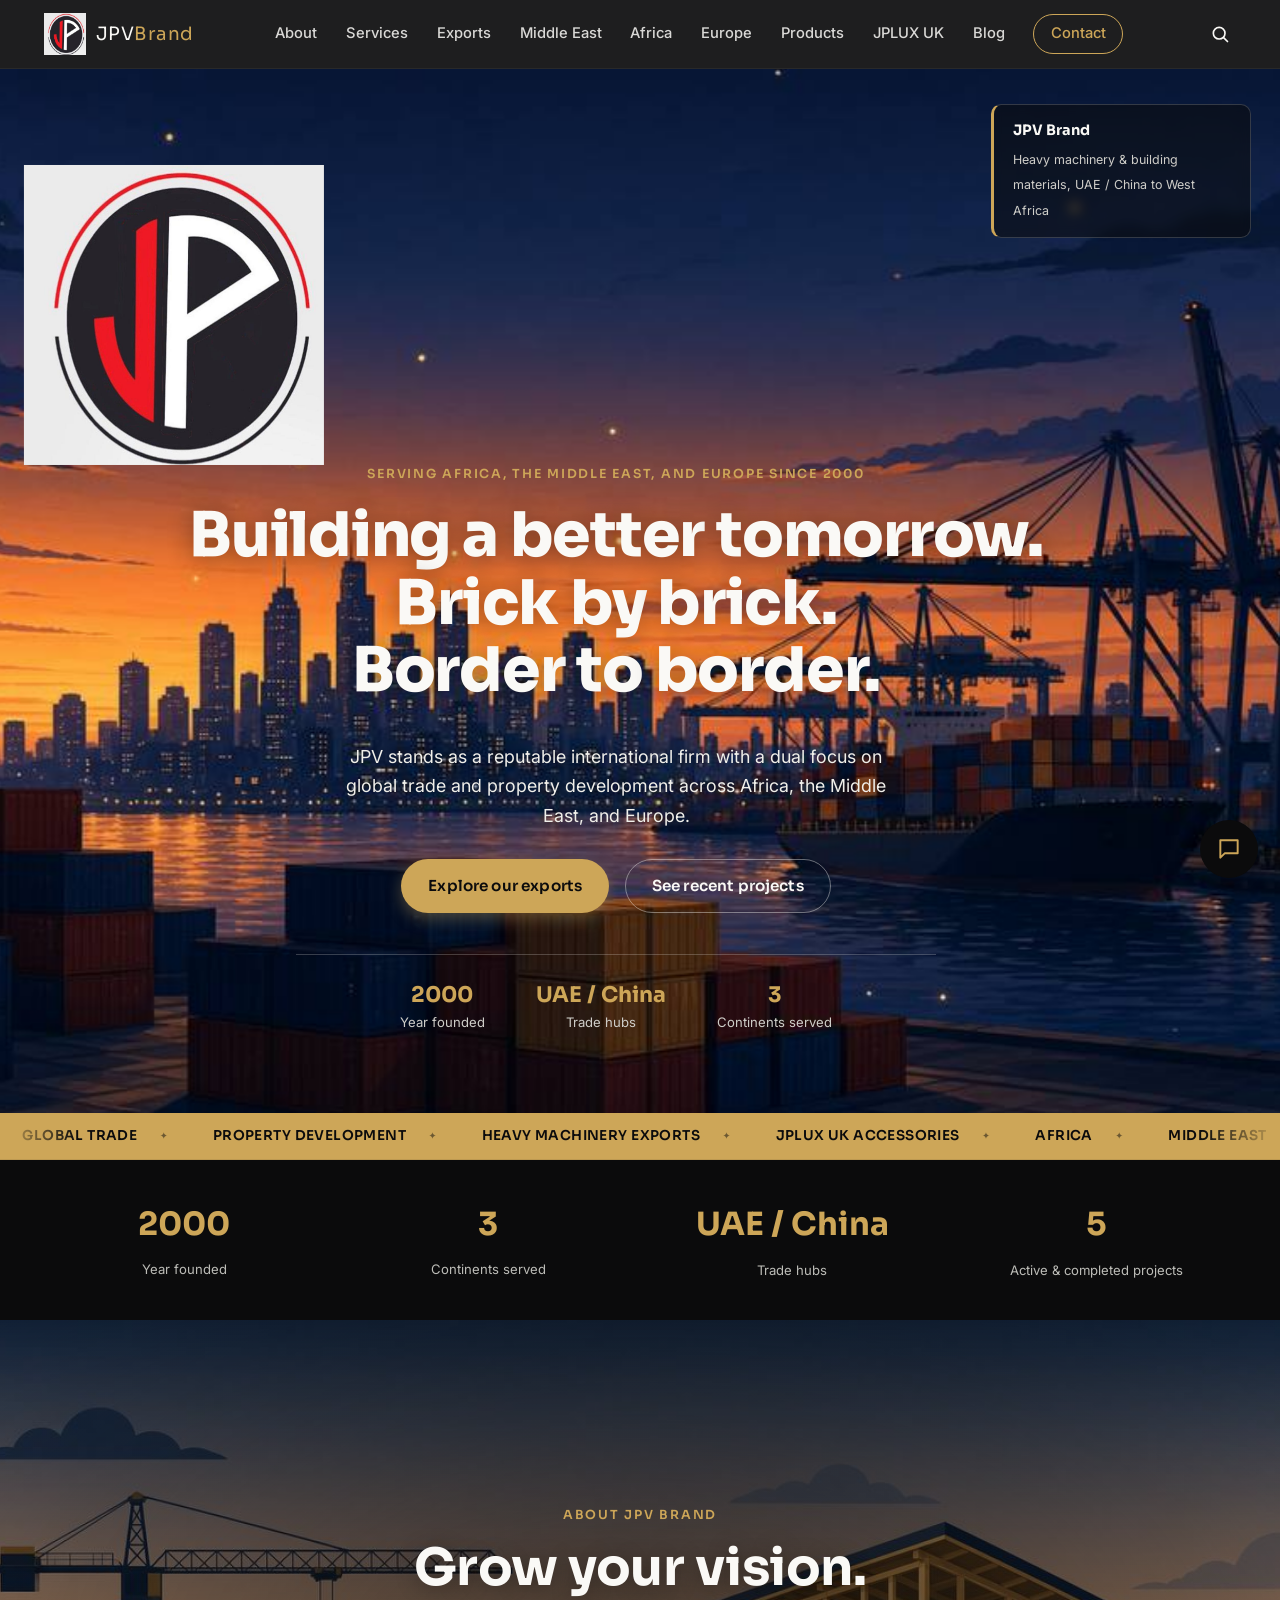
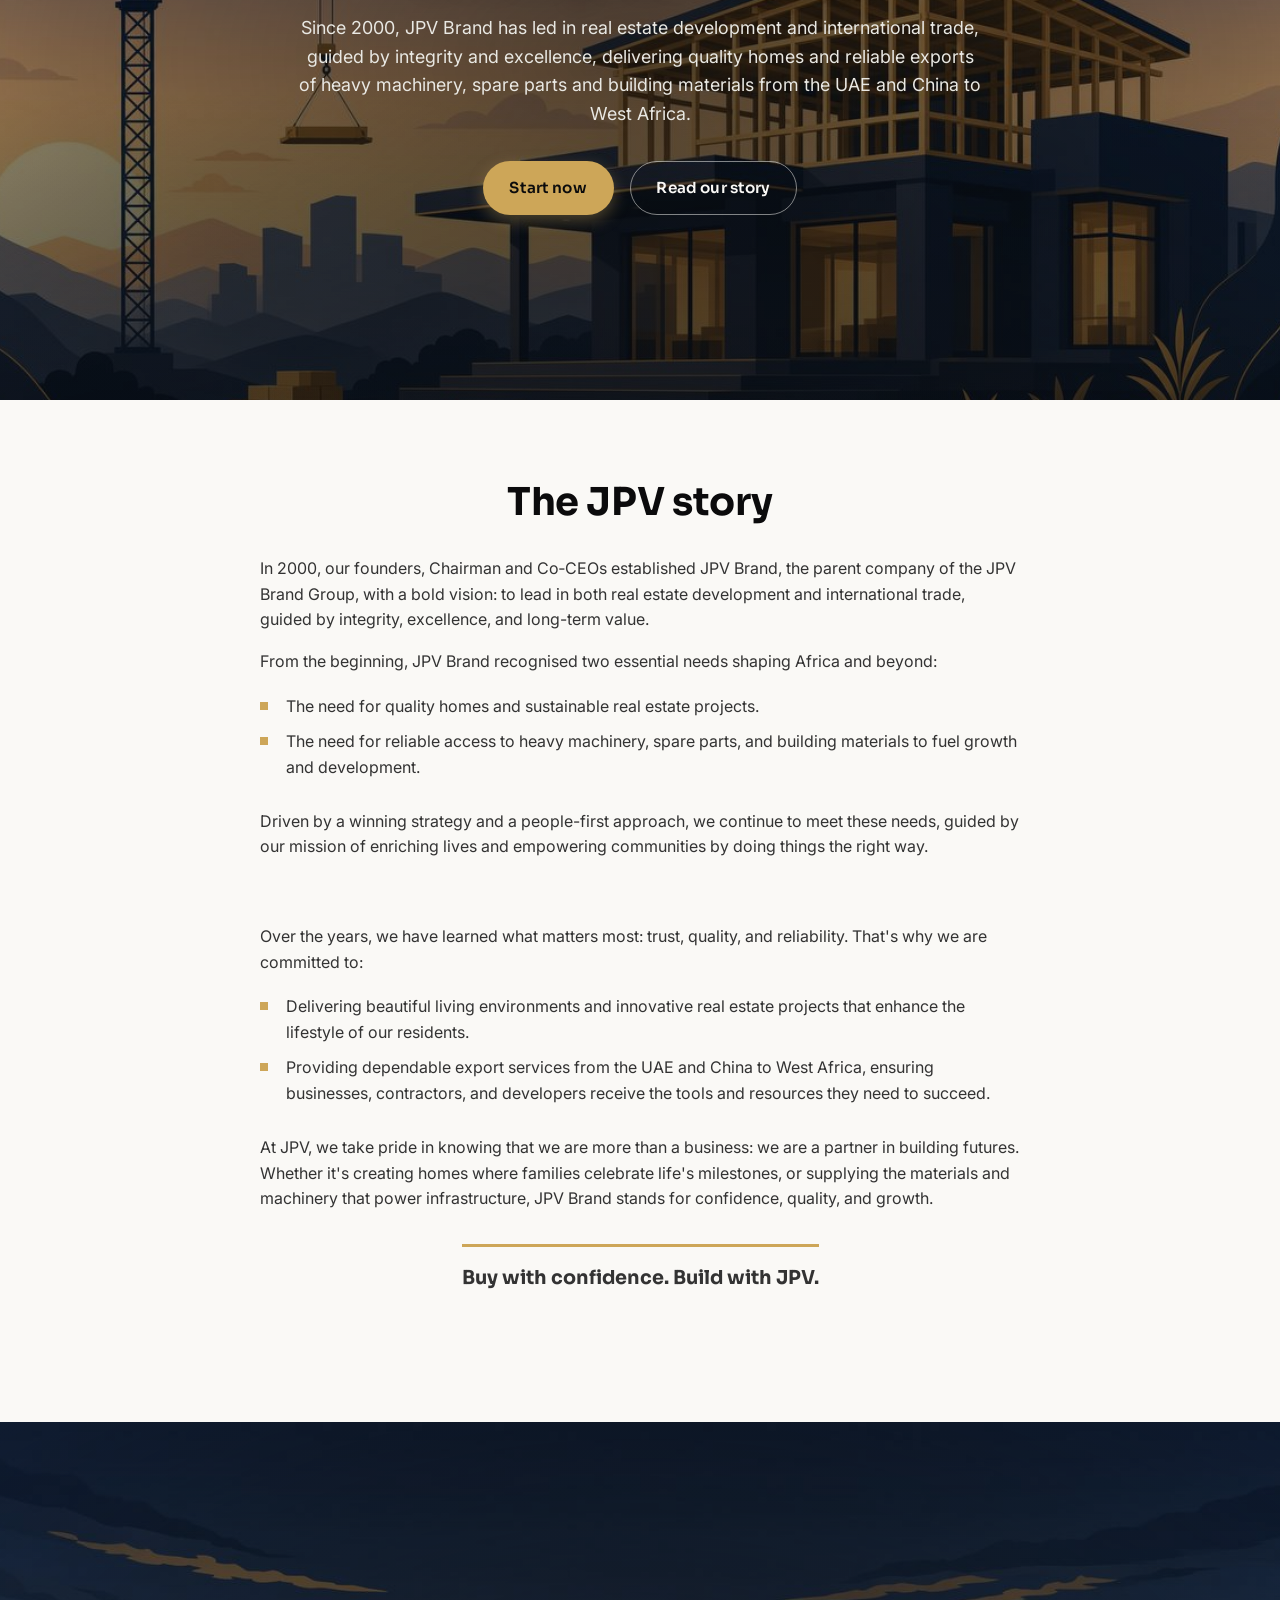
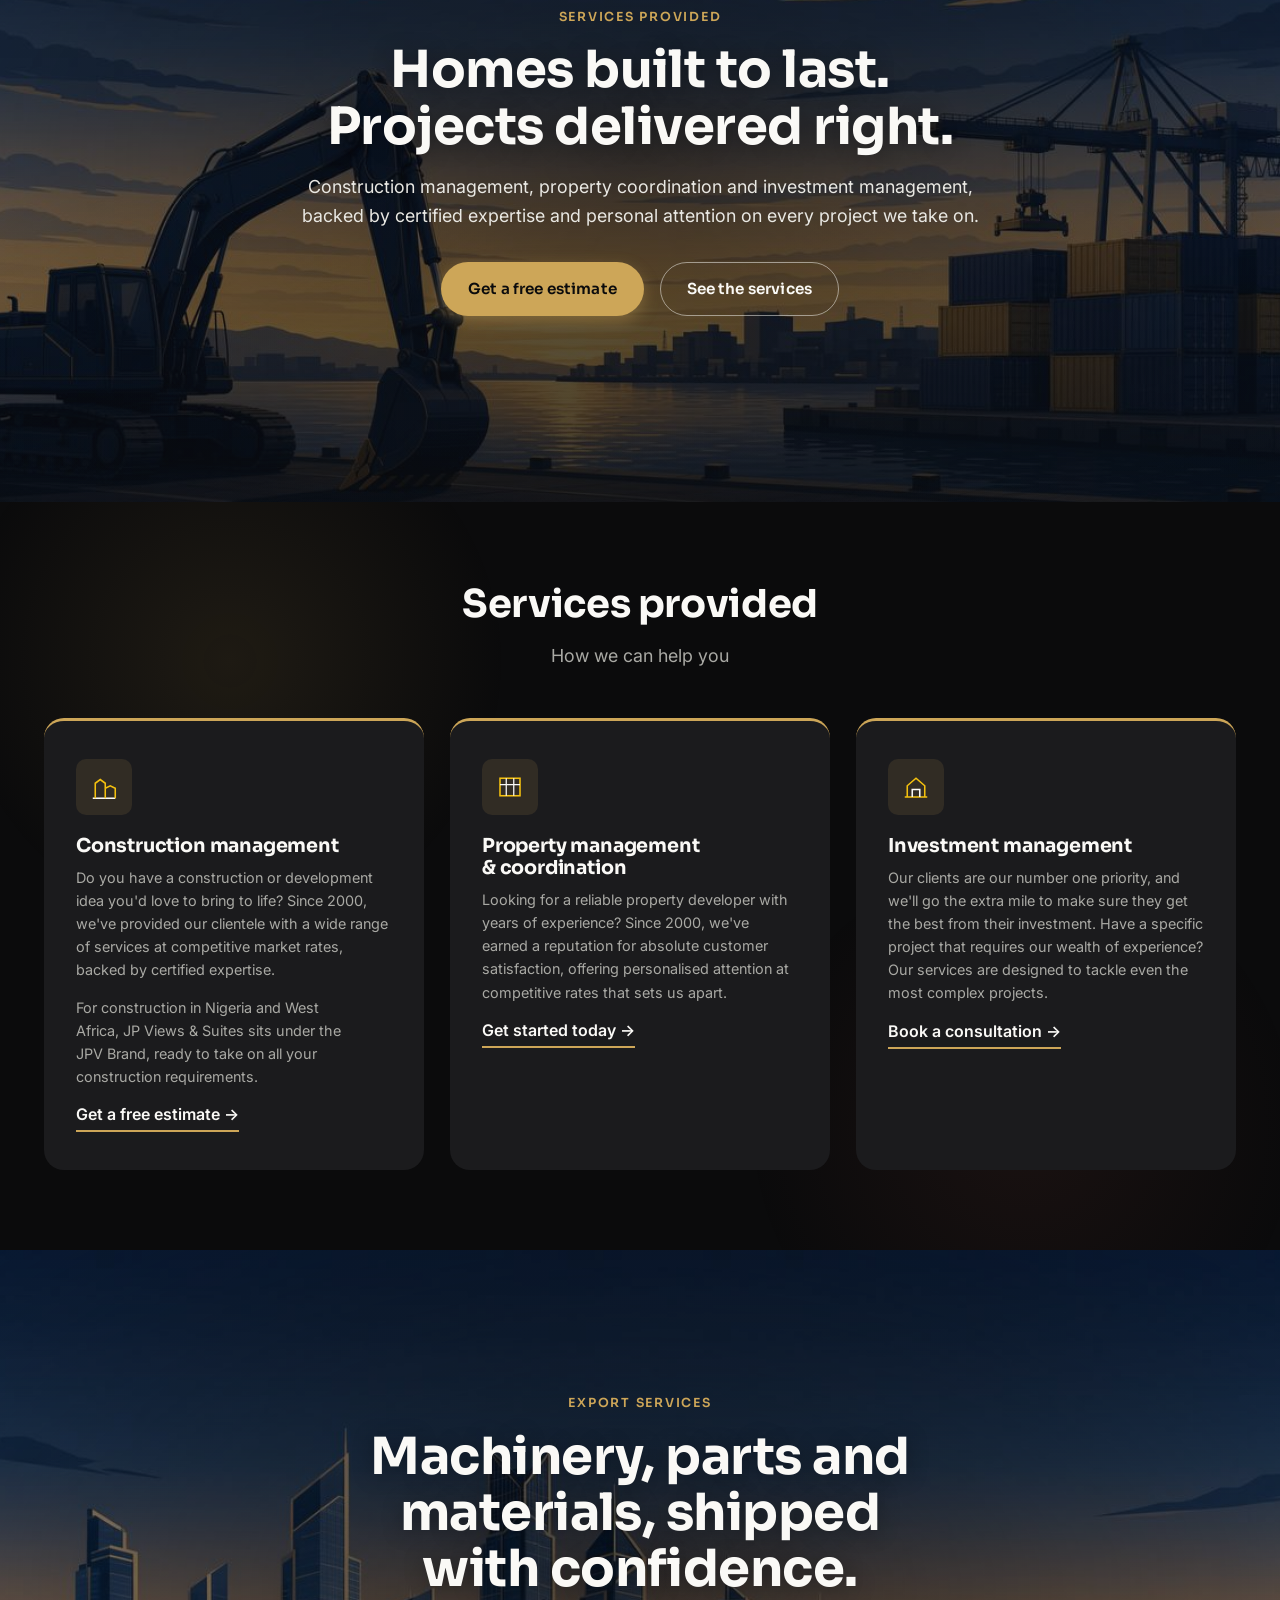
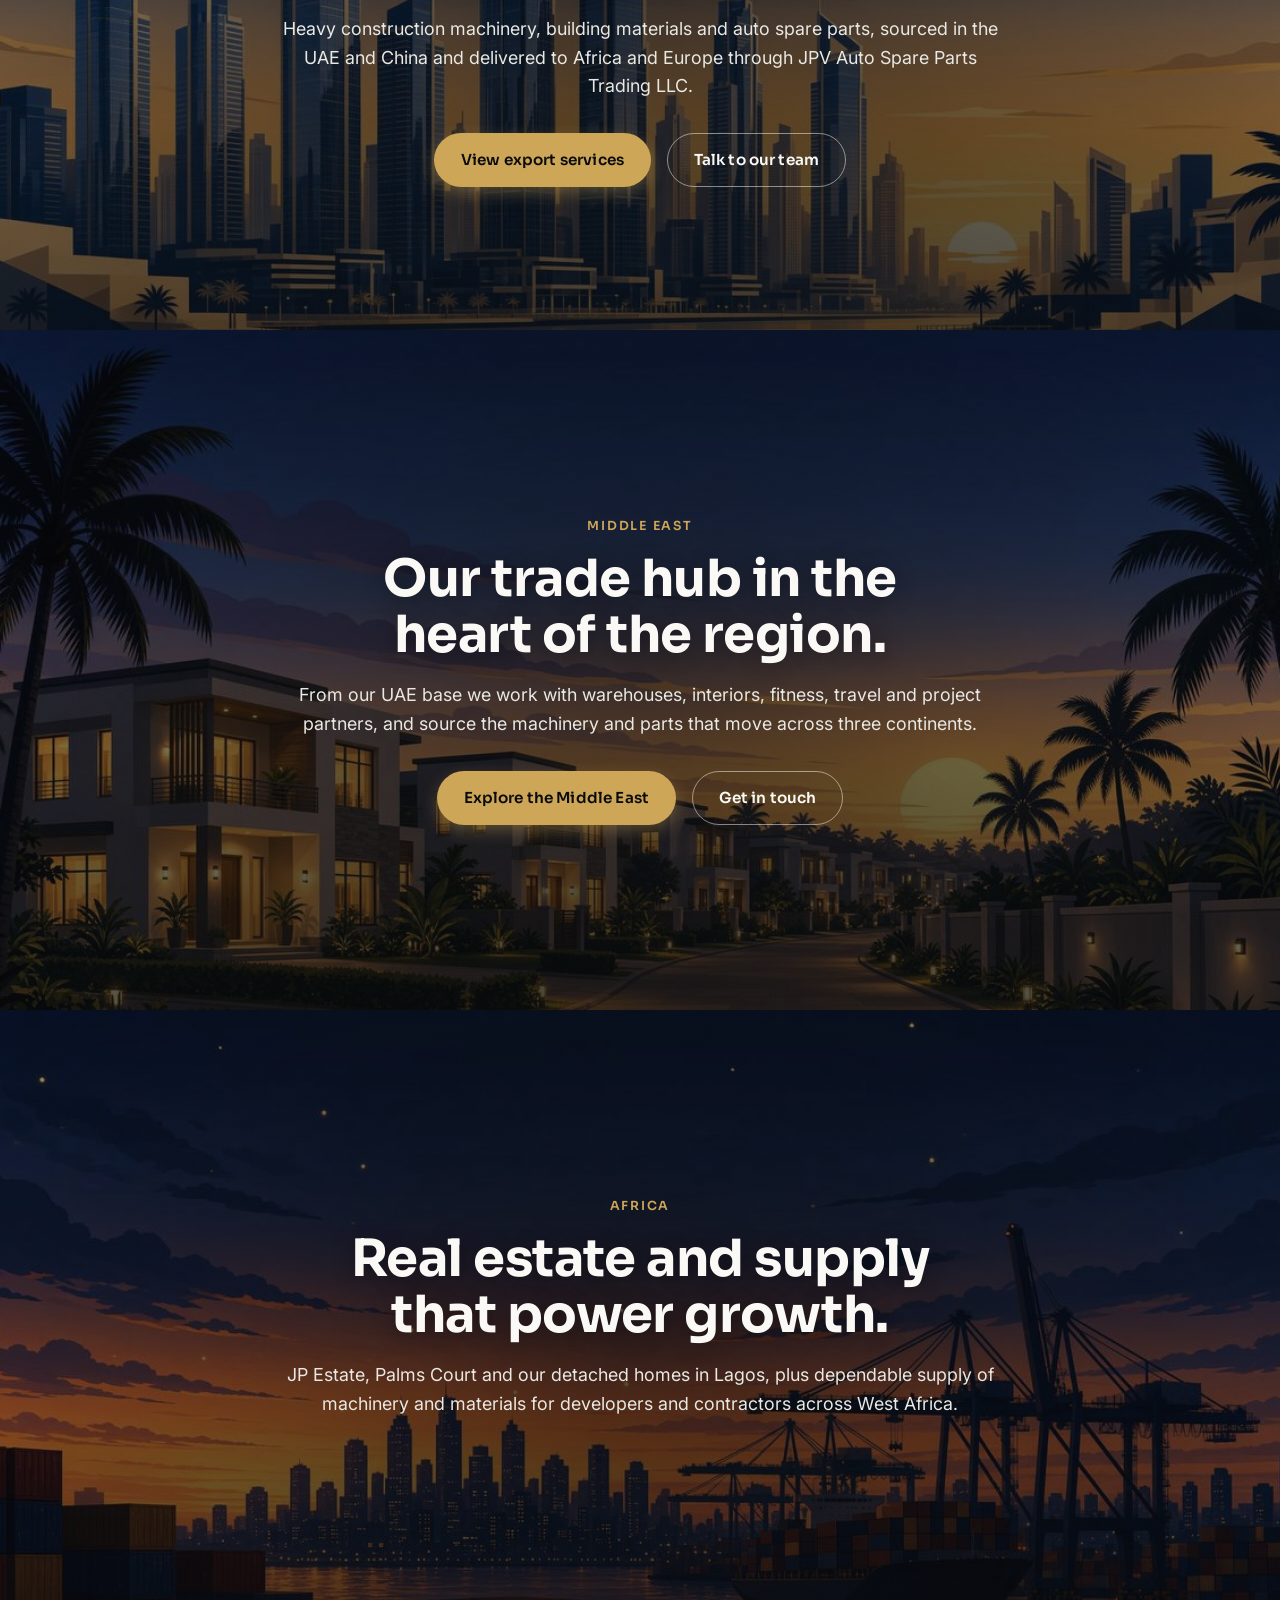
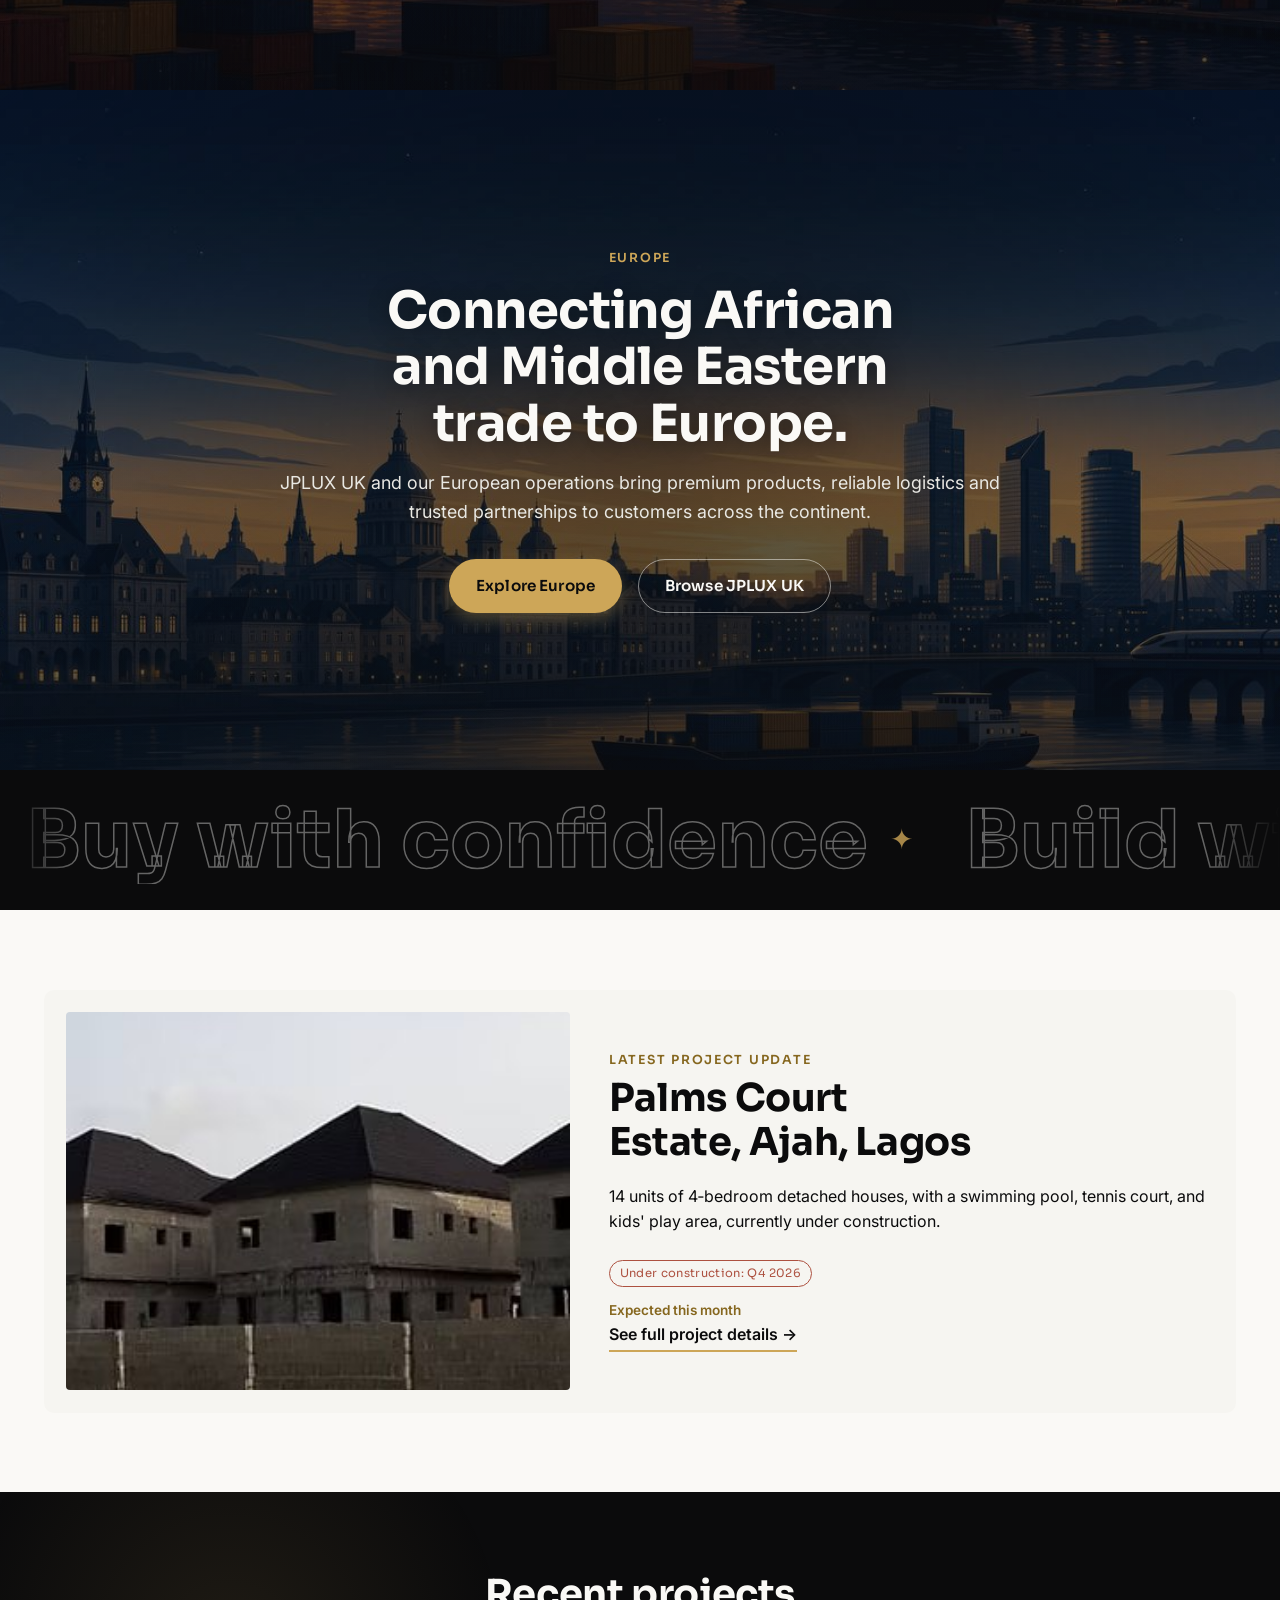
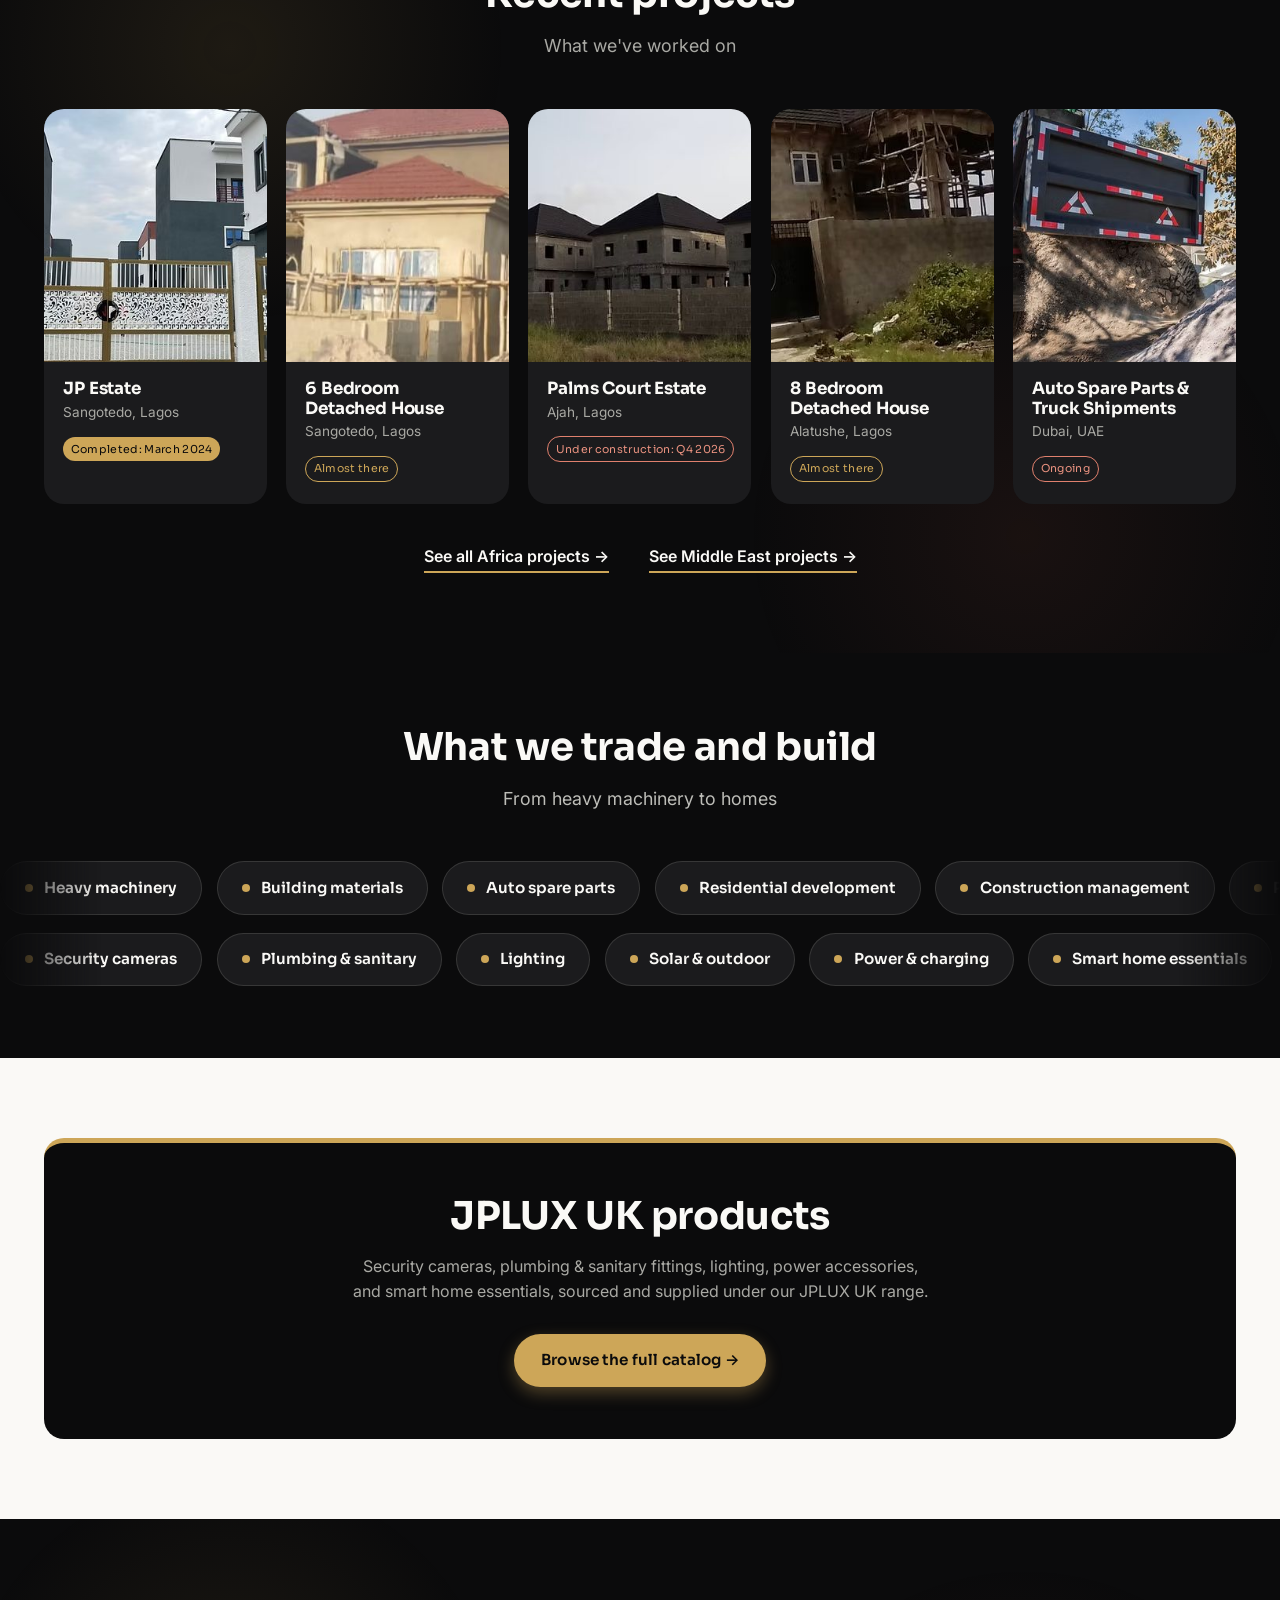
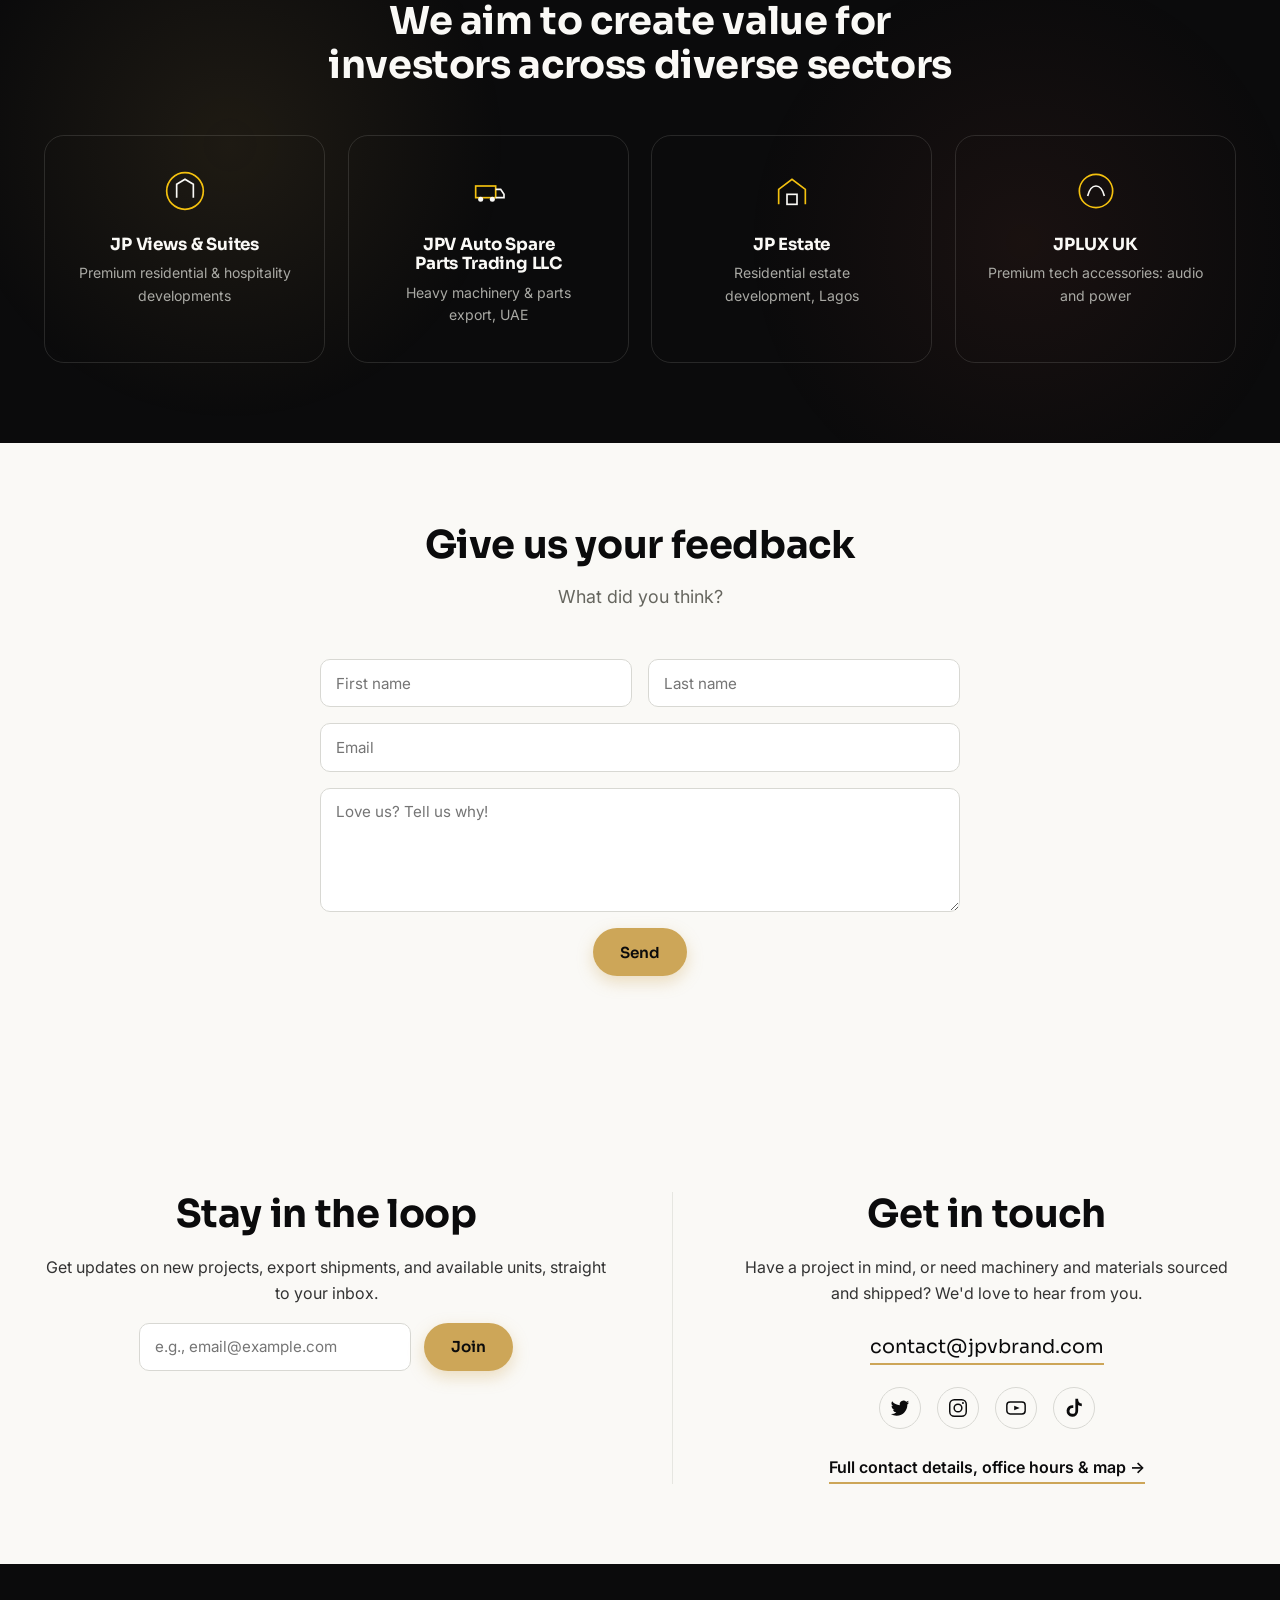
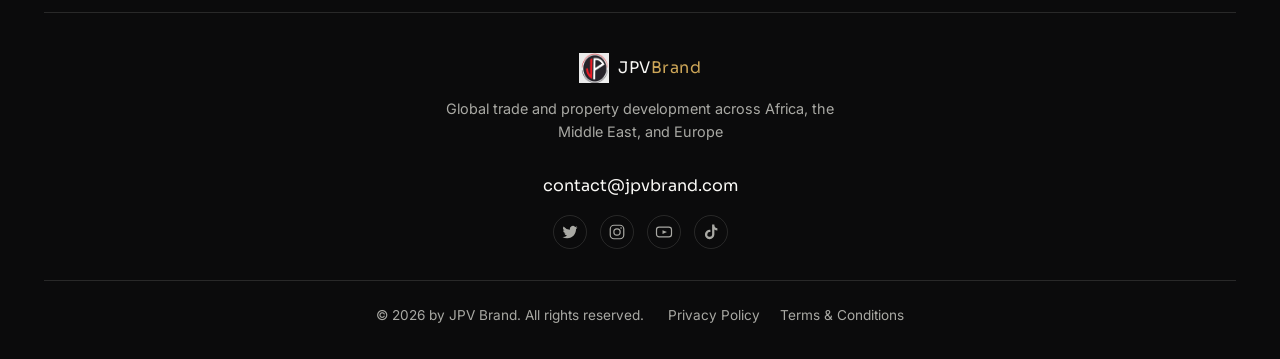
==== commit 29992daf: "Add files via upload" ====
--- a/index.html
+++ b/index.html
@@ -72,6 +72,9 @@
     </div>
 
     <div class="hero-content">
+      <div class="hero-float" aria-hidden="true">
+        <img src="assets/images/jpv-logo-mark.png" alt="" width="300" height="300">
+      </div>
       <div class="hero-copy">
         <p class="kicker">Serving Africa, the Middle East, and Europe since 2000</p>
         <h1>
--- a/css/style.css
+++ b/css/style.css
@@ -7,16 +7,36 @@
   --black-card: #1b1b1d;
   --yellow: #cda658;
   --yellow-deep: #a3813d;
+  --gold-text: #86671f;   /* gold that stays readable on light backgrounds */
   --red: #ad5140;
   --white: #faf9f6;
   --grey: #a9a9a4;
   --grey-line: rgba(250,249,246,0.12);
   --grey-line-dark: rgba(11,11,12,0.12);
 
-  --font-display: "Sora", sans-serif;
-  --font-body: "Inter", sans-serif;
+  --font-display: "Sora", "Inter", system-ui, -apple-system, "Segoe UI", sans-serif;
+  --font-body: "Inter", system-ui, -apple-system, "Segoe UI", sans-serif;
+
+  /* ---- type scale (one place to tune every heading on the site) ---- */
+  --fs-hero: clamp(2.1rem, 4.8vw, 3.9rem);     /* home hero h1 */
+  --fs-display: clamp(2rem, 4.2vw, 3.2rem);     /* full-width banner h2 */
+  --fs-h1: clamp(2.1rem, 4.2vw, 3rem);          /* inner-page h1 */
+  --fs-h2: clamp(1.75rem, 3vw, 2.4rem);         /* section h2 */
+  --fs-h3: 1.2rem;                              /* feature-card title */
+  --fs-h4: 1.05rem;                             /* small-card title */
+  --fs-lead: clamp(1.02rem, 1.4vw, 1.15rem);    /* intro paragraphs */
+  --fs-body: 1rem;
+  --fs-small: .9rem;
+  --fs-kicker: .78rem;
+
+  /* ---- spacing scale ---- */
+  --gutter: 1.5rem;                             /* page side padding */
+  --section-y: 5rem;                            /* vertical rhythm between sections */
+  --head-gap: 3rem;                             /* section heading -> content */
+  --measure: 62ch;                              /* comfortable paragraph width */
 
   --maxw: 1240px;
+  --maxw-content: calc(var(--maxw) - 2 * var(--gutter)); /* content edge shared by every section */
   --radius: 10px;
   --radius-lg: 20px;
   --radius-full: 999px;
@@ -44,8 +64,13 @@
   line-height: 1.15;
   margin: 0 0 .5em;
   letter-spacing: -.01em;
-}
-p{ margin: 0 0 1em; color: inherit; }
+  text-wrap: balance;
+}
+h1{ font-size: var(--fs-h1); }
+h2{ font-size: var(--fs-h2); }
+h3{ font-size: var(--fs-h3); }
+h4{ font-size: var(--fs-h4); }
+p{ margin: 0 0 1em; color: inherit; text-wrap: pretty; }
 .visually-hidden{
   position:absolute; width:1px; height:1px; overflow:hidden;
   clip:rect(0 0 0 0); white-space:nowrap;
@@ -120,7 +145,7 @@
 .header-inner{
   max-width: var(--maxw);
   margin: 0 auto;
-  padding: .8rem 1.5rem;
+  padding: .8rem var(--gutter);
   display:flex; align-items:center; justify-content:space-between;
 }
 .logo{ display:flex; align-items:center; gap:.6rem; color: var(--white); }
@@ -225,8 +250,9 @@
   overflow: hidden;
   min-height: min(88vh, 780px);
   display: flex;
-  align-items: flex-end;
-  padding: 0 0 4rem;
+  align-items: center;
+  padding: 6rem 0 5rem;
+  text-align: center;
 }
 .hero-bg{
   position: absolute;
@@ -260,8 +286,8 @@
   position: absolute;
   inset: 0;
   background:
-    linear-gradient(0deg, rgba(11,11,12,.94) 0%, rgba(11,11,12,.55) 42%, rgba(11,11,12,.25) 68%, rgba(11,11,12,.35) 100%),
-    linear-gradient(90deg, rgba(11,11,12,.55) 0%, rgba(11,11,12,.05) 55%);
+    radial-gradient(ellipse 80% 70% at 50% 52%, rgba(11,11,12,.62) 0%, rgba(11,11,12,.38) 60%, rgba(11,11,12,.18) 100%),
+    linear-gradient(0deg, rgba(11,11,12,.9) 0%, rgba(11,11,12,.3) 40%, rgba(11,11,12,.35) 100%);
   z-index: 1;
 }
 .hero-content{
@@ -270,38 +296,44 @@
   max-width: var(--maxw);
   width: 100%;
   margin: 0 auto;
-  padding: 0 1.5rem;
-}
-.hero-copy{ max-width: 640px; }
+  padding: 0 var(--gutter);
+}
+.hero-copy{ max-width: 960px; margin: 0 auto; }
 .kicker{
   font-family: var(--font-display);
   font-weight: 600;
-  font-size: .92rem;
-  letter-spacing: .02em;
+  font-size: var(--fs-kicker);
+  letter-spacing: .14em;
+  text-transform: uppercase;
   color: var(--yellow);
   margin-bottom: 1.1rem;
 }
 .hero h1{
   font-weight: 800;
-  font-size: clamp(2.5rem, 5vw, 4rem);
-  line-height: 1.08;
+  font-size: var(--fs-hero);
+  line-height: 1.1;
   letter-spacing: -.02em;
-  margin-bottom: .55em;
-  text-shadow: 0 2px 24px rgba(0,0,0,.35);
-}
-.hero h1 span{ color: var(--grey); font-weight: 500; }
+  margin-bottom: .6em;
+  text-shadow: 0 2px 24px rgba(0,0,0,.4);
+  text-wrap: nowrap;
+}
+/* three statements, one per line */
+.hero h1 .line{ display: block; }
 .hero-lead{
-  max-width: 46ch;
-  font-size: 1.1rem;
+  max-width: 52ch;
+  margin-left: auto; margin-right: auto;
+  font-size: var(--fs-lead);
   line-height: 1.65;
-  color: #e4e3de;
-}
-.hero-actions{ display:flex; gap:1rem; flex-wrap:wrap; margin: 1.7rem 0 2.4rem; }
+  color: #f0efea;
+  text-shadow: 0 1px 14px rgba(0,0,0,.55);
+}
+.hero-actions{ display:flex; gap:1rem; flex-wrap:wrap; justify-content:center; margin: 1.8rem 0 2.6rem; }
 .hero-actions .btn-outline{ border-color: rgba(250,249,246,0.4); color: var(--white); }
 .hero-actions .btn-outline:hover{ border-color: var(--white); background: rgba(250,249,246,0.08); }
 
 .hero-stats{
-  display:flex; gap: 2.6rem; margin:0;
+  display:flex; justify-content:center; gap: 3.2rem; margin:0 auto;
+  max-width: 640px;
   border-top: 1px solid rgba(250,249,246,0.22);
   padding-top: 1.4rem;
 }
@@ -346,21 +378,23 @@
   max-width: 260px;
   border-radius: var(--radius);
   border-left: 3px solid var(--yellow);
+  text-align: left;
 }
 .hero-chip strong{ display:block; font-family: var(--font-display); font-size:.9rem; margin-bottom:.25em; }
 .hero-chip span{ font-size:.78rem; color:#cfcec9; line-height: 1.4; }
 
 @media (max-width: 760px){
-  .hero{ min-height: auto; padding-bottom: 3rem; padding-top: 6rem; align-items: flex-end; }
+  .hero{ min-height: auto; padding-bottom: 4rem; padding-top: 5rem; }
   .hero-chip{ display: none; }
+  .hero h1{ text-wrap: balance; }
   .hero-dots{ right: 1.2rem; bottom: 1.6rem; }
-  .hero-stats{ gap: 1.5rem; flex-wrap: wrap; }
+  .hero-stats{ gap: 1.5rem 2rem; flex-wrap: wrap; }
 }
 
 .hazard-strip{
   height: 6px;
   border-radius: var(--radius-full);
-  margin: 0 1.5rem;
+  margin: 0 var(--gutter);
   background: linear-gradient(90deg, var(--yellow), var(--yellow-deep));
 }
 
@@ -370,18 +404,21 @@
 .section{
   max-width: var(--maxw);
   margin: 0 auto;
-  padding: 5.5rem 1.5rem;
+  padding: var(--section-y) var(--gutter);
 }
 .section-dark{
   max-width: none;
   background: var(--black);
   color: var(--white);
 }
-.section-dark > *{ max-width: var(--maxw); margin-left:auto; margin-right:auto; }
-
-.section-head{ text-align:center; max-width: 640px; margin: 0 auto 3rem; }
-.section-head.left{ text-align:left; margin-left:0; }
-.section-sub{ color: var(--grey); font-size:1.05rem; }
+/* content in dark/full-bleed sections sits on the same edge as light sections */
+.section-dark > *{ max-width: var(--maxw-content); margin-left:auto; margin-right:auto; }
+
+.section-head{ text-align:center; max-width: 720px; margin: 0 auto var(--head-gap); }
+.section-head h2{ margin-bottom: .4em; }
+.section-head.left{ text-align:center; margin-left:auto; }   /* every section heading is centred */
+.section-head p:last-child{ margin-bottom: 0; }
+.section-sub{ color: #66665f; font-size: var(--fs-lead); }
 .section-dark .section-sub{ color: var(--grey); }
 
 .section-grid{
@@ -393,8 +430,8 @@
 .section-grid.reverse{ direction: rtl; }
 .section-grid.reverse > *{ direction: ltr; }
 
-.text-block h1, .text-block h2{ font-size: clamp(1.7rem, 2.6vw, 2.3rem); }
-.text-block p{ color:#333; max-width: 52ch; }
+.text-block h1, .text-block h2{ font-size: var(--fs-h2); }
+.text-block p{ color:#333; max-width: var(--measure); }
 .section-dark .text-block p{ color: var(--grey); }
 
 .tick-list{ margin: 1.2rem 0 1.8rem; }
@@ -463,8 +500,8 @@
   border-radius: var(--radius);
 }
 .service-icon svg{ width:30px; height:30px; }
-.service-card h3{ font-size: 1.15rem; color: var(--white); }
-.service-card p{ color: var(--grey); font-size:.96rem; }
+.service-card h3{ font-size: var(--fs-h3); color: var(--white); }
+.service-card p{ color: var(--grey); font-size: var(--fs-small); }
 
 /* ==========================================================
    PROJECTS
@@ -491,7 +528,7 @@
   border-radius: var(--radius-full);
 }
 .project-info{ padding: 1.1rem 1.2rem 1.4rem; }
-.project-info h3{ font-size: 1rem; color: var(--white); margin-bottom:.2em; }
+.project-info h3{ font-size: var(--fs-h4); color: var(--white); margin-bottom:.2em; }
 .project-info p{ color: var(--grey); font-size:.85rem; margin-bottom:.8em; }
 .badge{
   display:inline-block;
@@ -538,7 +575,7 @@
 .product-media .placeholder-label{
   background: rgba(11,11,12,.85); color: var(--white); font-size:.72rem;
 }
-.product-card h4{ font-size: .95rem; margin: 1rem 1rem .2rem; }
+.product-card h4{ font-size: var(--fs-h4); margin: 1rem 1rem .2rem; }
 .product-card p{ font-size:.82rem; color:#666; margin: 0 1rem 1rem; }
 
 /* ==========================================================
@@ -547,10 +584,10 @@
 .catalog-hero{
   background: var(--black);
   color: var(--white);
-  padding: 4rem 1.5rem 3rem;
+  padding: 4.5rem var(--gutter) 3.5rem;
 }
 .catalog-hero-inner{ max-width: 720px; margin: 0 auto; text-align:center; }
-.catalog-hero h1{ font-size: clamp(2rem, 4vw, 2.8rem); margin-bottom:.5em; }
+.catalog-hero h1{ font-size: var(--fs-h1); margin-bottom:.5em; }
 .catalog-hero .hero-lead{ margin: 0 auto; color: var(--grey); }
 .catalog-hero .kicker{ justify-content:center; display:flex; }
 
@@ -692,14 +729,14 @@
   max-width: none;
   background: #f6f5f1;
 }
-.catalog-section.alt > *{ max-width: var(--maxw); margin-left:auto; margin-right:auto; }
+.catalog-section.alt > *{ max-width: var(--maxw-content); margin-left:auto; margin-right:auto; }
 .catalog-note{ color:#555; max-width: 60ch; }
 
 /* ==========================================================
    ABOUT — STORY BLOCK
    ========================================================== */
-.story-block{ margin-top: 5rem; }
-.story-block > h2{ font-size: clamp(1.7rem, 2.6vw, 2.3rem); margin-bottom: 2rem; }
+.story-block{ margin-top: 0; }
+.story-block > h2{ font-size: var(--fs-h2); margin-bottom: 2rem; text-align: center; }
 .story-grid{
   display:grid;
   grid-template-columns: 1.1fr .9fr;
@@ -709,16 +746,20 @@
 }
 .story-grid.reverse{ direction: rtl; }
 .story-grid.reverse > *{ direction: ltr; }
-.story-grid.spaced{ margin-top: 4rem; }
-.story-copy p{ color:#333; max-width: 58ch; }
+.story-grid.spaced{ margin-top: 0; }
+.story-copy p{ color:#333; max-width: none; }
 .section-dark .story-copy p{ color: var(--grey); }
-.story-copy h3{ font-size: 1.3rem; }
+.story-copy h3{ font-size: var(--fs-h3); }
 .story-tagline{
   font-family: var(--font-display);
-  font-size: 1.1rem;
+  font-size: var(--fs-h3);
+  font-weight: 700;
+  text-align: center;
   color: var(--black);
-  border-left: 3px solid var(--yellow);
-  padding-left: .8em;
+  border-top: 3px solid var(--yellow);
+  width: fit-content;
+  margin: 2rem auto 0;
+  padding-top: 1rem;
 }
 .section-dark .story-tagline{ color: var(--white); }
 
@@ -740,9 +781,10 @@
   border-radius: var(--radius);
   resize: vertical;
 }
-.feedback-form .btn,
 .contact-form .btn{ align-self:flex-start; }
+.feedback-form .btn{ align-self:center; }
 .feedback-form{ margin: 0 auto; }
+.feedback-form .form-note{ text-align:center; }
 
 /* ==========================================================
    TEXT BLOCK ACTIONS (button row after paragraphs)
@@ -759,7 +801,7 @@
 }
 .contact-detail{ display:flex; gap: .9rem; align-items:flex-start; }
 .contact-icon{ font-size: 1.4rem; line-height:1; margin-top:.1em; }
-.contact-detail h3{ font-size: 1rem; margin-bottom:.3em; }
+.contact-detail h3{ font-size: var(--fs-h4); margin-bottom:.3em; }
 .contact-detail p{ color:#333; font-size:.92rem; margin:0; }
 
 .section-map{ line-height:0; }
@@ -781,7 +823,7 @@
   max-width: 640px;
   margin: 0 auto;
 }
-.coming-soon-overlay h1{ font-size: clamp(2.2rem, 5vw, 3.4rem); margin-bottom:.4em; }
+.coming-soon-overlay h1{ font-size: var(--fs-h1); margin-bottom:.4em; }
 .coming-soon-overlay p{ color: var(--grey); margin-bottom: 1.6rem; }
 .coming-soon-form{
   display:flex; gap: .8rem; max-width: 480px; margin: 0 auto;
@@ -802,7 +844,7 @@
 /* ==========================================================
    PROJECTS "SEE MORE" LINKS
    ========================================================== */
-.projects-more{ display:flex; gap: 2rem; flex-wrap:wrap; margin-top: 2.5rem; }
+.projects-more{ display:flex; gap: 1rem 2.5rem; flex-wrap:wrap; justify-content:center; margin-top: 2.5rem; }
 
 /* ==========================================================
    GENERIC PAGE HERO (reused by exports / middle-east / africa)
@@ -810,10 +852,10 @@
 .page-hero{
   background: var(--black);
   color: var(--white);
-  padding: 4rem 1.5rem 3rem;
+  padding: 4.5rem var(--gutter) 3.5rem;
 }
 .page-hero-inner{ max-width: 720px; margin: 0 auto; text-align:center; }
-.page-hero h1{ font-size: clamp(2rem, 4vw, 2.8rem); margin-bottom:.5em; }
+.page-hero h1{ font-size: var(--fs-h1); margin-bottom:.5em; }
 .page-hero .hero-lead{ margin: 0 auto; color: var(--grey); }
 .page-hero .kicker{ justify-content:center; display:flex; }
 
@@ -872,7 +914,7 @@
 }
 .case-media .placeholder-label{ background: rgba(250,249,246,.9); color: var(--black); font-size:.72rem; }
 .case-body{ padding: 1.2rem 1.3rem 1.5rem; }
-.case-body h3{ color: var(--white); font-size: 1.05rem; margin-bottom: .7em; }
+.case-body h3{ color: var(--white); font-size: var(--fs-h4); margin-bottom: .7em; }
 .case-meta{ margin:0; font-size: .85rem; color: var(--grey); }
 .case-meta dt{ display:inline; font-weight:600; color: var(--white); }
 .case-meta dt::after{ content: ": "; }
@@ -885,17 +927,17 @@
 .promo-band{
   background: var(--black);
   color: var(--white);
-  border-left: 6px solid var(--yellow);
+  border-top: 5px solid var(--yellow);
   border-radius: var(--radius-lg);
-  padding: 2.6rem 2.4rem;
+  padding: 3.2rem 2.4rem;
   display:flex;
-  flex-wrap:wrap;
+  flex-direction: column;
   align-items:center;
-  justify-content:space-between;
-  gap: 1.6rem;
-}
-.promo-copy h2{ font-size: 1.5rem; margin-bottom:.3em; }
-.promo-copy p{ color: var(--grey); margin:0; max-width: 52ch; }
+  text-align:center;
+  gap: 1.8rem;
+}
+.promo-copy h2{ font-size: var(--fs-h2); margin-bottom:.4em; }
+.promo-copy p{ color: var(--grey); margin:0 auto; max-width: 58ch; }
 .promo-band .btn{ flex-shrink:0; }
 
 /* ==========================================================
@@ -915,13 +957,13 @@
 .brand-tile-link{ display:block; border-radius: var(--radius-lg); transition: border-color .15s, background-color .15s, transform .15s; }
 .brand-tile-link:hover{ border-color: var(--yellow); background: rgba(205,166,88,0.06); transform: translateY(-3px); }
 .brand-tile svg{ margin: 0 auto 1rem; }
-.brand-tile h3{ color: var(--white); font-size: 1.05rem; }
+.brand-tile h3{ color: var(--white); font-size: var(--fs-h4); }
 .brand-tile p{ color: var(--grey); font-size:.88rem; margin:0; }
 
 /* ==========================================================
    SUBSCRIBE / CONTACT
    ========================================================== */
-.subscribe-form{ display:flex; gap: .8rem; max-width: 420px; }
+.subscribe-form{ display:flex; gap: .8rem; max-width: 420px; margin: 0 auto; }
 .subscribe-form input{
   flex:1;
   padding: .9em 1em;
@@ -932,15 +974,19 @@
 }
 .form-note{ font-size:.85rem; color: var(--yellow-deep); min-height:1.2em; margin-top:.7em; }
 
-.contact-block{ border-left: 1px solid #e6e6e1; padding-left: 3rem; }
+.contact-block{ border-left: 1px solid #e6e6e1; padding-left: 4rem; }
 .contact-email{
   display:inline-block;
   font-family: var(--font-display);
-  font-size: 1.3rem;
+  font-size: var(--fs-h3);
   border-bottom: 2px solid var(--yellow);
   margin: .6rem 0 1.4rem;
 }
-.social-row{ display:flex; gap: 1rem; }
+.social-row{ display:flex; gap: 1rem; justify-content:center; }
+#contact .text-block{ text-align:center; }
+#contact .text-block p{ margin-left:auto; margin-right:auto; }
+#contact .section-grid{ align-items:stretch; gap: 4rem; }
+#contact .text-block{ display:flex; flex-direction:column; align-items:center; justify-content:flex-start; }
 .social-row a{
   width: 42px; height:42px;
   border: 1.5px solid #d8d8d3;
@@ -949,7 +995,7 @@
   transition: background-color .15s, border-color .15s, color .15s;
 }
 .social-row a:hover{ background: var(--yellow); border-color: var(--yellow); color: var(--black); }
-.contact-more{ display:block; margin-top: 1.4rem; }
+.contact-more{ display:inline-block; margin-top: 1.6rem; }
 
 /* ==========================================================
    FOOTER
@@ -957,14 +1003,14 @@
 .site-footer{ background: var(--black); color: var(--grey); }
 .footer-inner{
   max-width: var(--maxw); margin:0 auto;
-  padding: 3rem 1.5rem 2rem;
+  padding: 3rem var(--gutter) 2rem;
 }
 .footer-top{
   display:flex;
-  flex-wrap: wrap;
-  justify-content: space-between;
-  align-items: flex-start;
-  gap: 2rem;
+  flex-direction: column;
+  align-items: center;
+  text-align: center;
+  gap: 1.8rem;
   padding-bottom: 2rem;
   border-top: 1px solid var(--grey-line);
   padding-top: 2.5rem;
@@ -972,15 +1018,15 @@
 .footer-brand{
   display:flex;
   flex-direction: column;
-  align-items: flex-start;
+  align-items: center;
   gap: .9rem;
-  max-width: 360px;
-}
-.footer-brand .footer-tag{ margin:0; font-size:.88rem; color: var(--grey); }
+  max-width: 420px;
+}
+.footer-brand .footer-tag{ margin:0; font-size: var(--fs-small); color: var(--grey); }
 .footer-right{
   display:flex;
   flex-direction: column;
-  align-items: flex-start;
+  align-items: center;
   gap: 1rem;
 }
 .footer-contact{ margin:0; font-family: var(--font-display); font-size: 1rem; }
@@ -997,6 +1043,7 @@
 }
 .footer-social a:hover{ color: var(--yellow); border-color: var(--yellow); }
 .footer-bottom{
+  border-top: 1px solid var(--grey-line);
   padding-top: 1.5rem;
   text-align:center;
   display: flex;
@@ -1010,10 +1057,6 @@
 .footer-legal a:hover{ color: var(--yellow); }
 .footer-copy{ margin:0; font-size:.85rem; }
 
-@media (max-width: 640px){
-  .footer-top{ flex-direction:column; align-items:flex-start; }
-  .footer-right{ align-items:flex-start; }
-}
 
 /* ==========================================================
    RESPONSIVE
@@ -1028,11 +1071,11 @@
   .section-grid, .section-grid.reverse,
   .story-grid, .story-grid.reverse{ grid-template-columns: 1fr; direction: ltr; }
   .hero-copy{ max-width: 100%; }
-  .contact-block{ border-left:none; padding-left:0; border-top:1px solid #e6e6e1; padding-top:2rem; }
+  .contact-block{ border-left:none; padding-left:0; border-top:1px solid #e6e6e1; padding-top:2.5rem; }
+  #contact .section-grid{ gap: 2.5rem; }
 }
 
 @media (max-width: 760px){
-  .promo-band{ flex-direction:column; align-items:flex-start; }
   .category-nav{ top: 58px; }
   .brands-grid{ grid-template-columns: 1fr; }
   .case-grid{ grid-template-columns: 1fr; }
@@ -1043,7 +1086,7 @@
     position:absolute; top:100%; left:0; right:0;
     background: var(--black);
     flex-direction:column; align-items:flex-start;
-    padding: 1.2rem 1.5rem 1.6rem;
+    padding: 1.2rem var(--gutter) 1.6rem;
     gap: 1rem;
     display:none;
     border-bottom: 1px solid var(--grey-line);
@@ -1054,12 +1097,12 @@
 }
 
 @media (max-width: 480px){
-  .section{ padding: 3.5rem 1.25rem; }
+  :root{ --gutter: 1.25rem; --section-y: 3.5rem; --head-gap: 2.2rem; }
   .hero-stats{ flex-wrap:wrap; gap: 1.4rem; }
   .btn{ display:flex; width:100%; justify-content:center; }
   .hero-actions{ flex-direction:column; }
   .hero-actions .btn{ display:flex; width:100%; }
-  .promo-band{ padding: 1.8rem 1.5rem; }
+  .promo-band{ padding: 2.2rem 1.5rem; }
   .contact-details-grid{ grid-template-columns: 1fr; }
 }
 
@@ -1068,10 +1111,12 @@
    ========================================================== */
 .banner{
   position: relative;
-  min-height: min(82vh, 720px);
+  min-height: min(78vh, 680px);
   display: flex;
   align-items: center;
-  padding: 5rem 2rem;
+  justify-content: center;
+  text-align: center;
+  padding: var(--section-y) var(--gutter);
   color: var(--white);
   background-color: var(--black);
   background-image: var(--banner-img);
@@ -1084,45 +1129,64 @@
   content:"";
   position:absolute; inset:0; z-index:-1;
   background:
-    linear-gradient(90deg, rgba(11,11,12,.88) 0%, rgba(11,11,12,.62) 45%, rgba(11,11,12,.25) 100%),
-    linear-gradient(0deg, rgba(11,11,12,.55), rgba(11,11,12,0) 45%);
-}
-.banner-right{ justify-content: flex-end; }
-.banner-right::before{
-  background:
-    linear-gradient(270deg, rgba(11,11,12,.88) 0%, rgba(11,11,12,.62) 45%, rgba(11,11,12,.25) 100%),
-    linear-gradient(0deg, rgba(11,11,12,.55), rgba(11,11,12,0) 45%);
+    radial-gradient(ellipse 75% 80% at 50% 50%, rgba(11,11,12,.7) 0%, rgba(11,11,12,.5) 60%, rgba(11,11,12,.3) 100%),
+    linear-gradient(0deg, rgba(11,11,12,.5), rgba(11,11,12,0) 45%);
 }
 .banner-inner{
   width: 100%;
-  max-width: var(--maxw);
+  max-width: var(--maxw-content);
   margin: 0 auto;
 }
-.banner-inner > *{ max-width: 640px; }
-.banner-right .banner-inner > *{ margin-left: auto; }
+.banner-inner > *{ max-width: 720px; margin-left: auto; margin-right: auto; }
 .banner .kicker{ margin-bottom: .9rem; }
 .banner h2{
   font-family: var(--font-display);
-  font-size: clamp(2rem, 4.6vw, 3.6rem);
-  line-height: 1.08;
-  margin: 0 0 1.1rem;
-  color: var(--white);
+  font-size: var(--fs-display);
+  line-height: 1.1;
+  margin: 0 auto 1.1rem;
+  color: var(--white);
+  text-shadow: 0 2px 20px rgba(0,0,0,.35);
 }
 .banner-lead{
-  font-size: clamp(1rem, 1.5vw, 1.15rem);
-  color: #e3e2dd;
-  margin: 0 0 2rem;
-}
-.banner-actions{ display:flex; gap:1rem; flex-wrap:wrap; }
+  font-size: var(--fs-lead);
+  color: #e9e8e3;
+  margin: 0 auto 2rem;
+}
+.banner-actions{ display:flex; gap:1rem; flex-wrap:wrap; justify-content:center; }
 .banner-actions .btn-outline{ border-color: rgba(250,249,246,.5); color: var(--white); }
 .banner-actions .btn-outline:hover{ border-color: var(--white); background: rgba(250,249,246,.1); }
-.story-grid.single{ grid-template-columns: 1fr; max-width: 860px; margin-left:auto; margin-right:auto; }
+.story-grid.single{ grid-template-columns: 1fr; max-width: 760px; margin-left:auto; margin-right:auto; }
 @media (max-width: 720px){
-  .banner{ min-height: 70vh; padding: 3.5rem 1.25rem; }
-  .banner-right{ justify-content: flex-start; }
-  .banner-right .banner-inner > *{ margin-left: 0; }
-  .banner::before, .banner-right::before{
-    background: linear-gradient(0deg, rgba(11,11,12,.9) 0%, rgba(11,11,12,.6) 60%, rgba(11,11,12,.45) 100%);
+  .banner{ min-height: 64vh; }
+  .banner::before{
+    background: linear-gradient(0deg, rgba(11,11,12,.88) 0%, rgba(11,11,12,.66) 60%, rgba(11,11,12,.55) 100%);
   }
   .banner-actions .btn{ display:flex; width:100%; justify-content:center; }
 }
+
+
+/* ==========================================================
+   READABILITY & POLISH
+   ========================================================== */
+/* gold text: darker on light backgrounds, bright on dark ones */
+.kicker{ color: var(--gold-text); }
+.hero .kicker, .banner .kicker, .page-hero .kicker, .catalog-hero .kicker,
+.section-dark .kicker, .coming-soon .kicker, .jplux-hero .kicker{ color: var(--yellow); }
+.eta-note{ color: var(--gold-text); }
+.badge{ border-radius: var(--radius-full); padding: .3em .85em; white-space: nowrap; }
+.badge-soon{ border-color: var(--gold-text); color: var(--gold-text); }
+.badge-ongoing{ border-color: var(--red); color: var(--red); }
+.section-dark .badge-soon, .project-card .badge-soon, .case-card .badge-soon{ border-color: var(--yellow); color: var(--yellow); }
+.section-dark .badge-ongoing, .project-card .badge-ongoing, .case-card .badge-ongoing{ border-color: #e0806d; color: #e8917f; }
+.project-info .badge{ font-size: .68rem; padding: .3em .7em; }
+.capabilities .section-sub{ color: #bdbdb8; }
+
+/* list text inside dark sections (was dark grey on near-black) */
+.section-dark .tick-list li,
+.section-dark .category-block li{ color: #d6d5d0; }
+.section-dark .category-block h4{ color: var(--white); }
+.section-dark .text-link{ color: var(--white); }
+.section-dark .text-link:hover{ color: var(--yellow); }
+
+/* centred checklist block */
+.checklist{ margin-left: auto; margin-right: auto; }
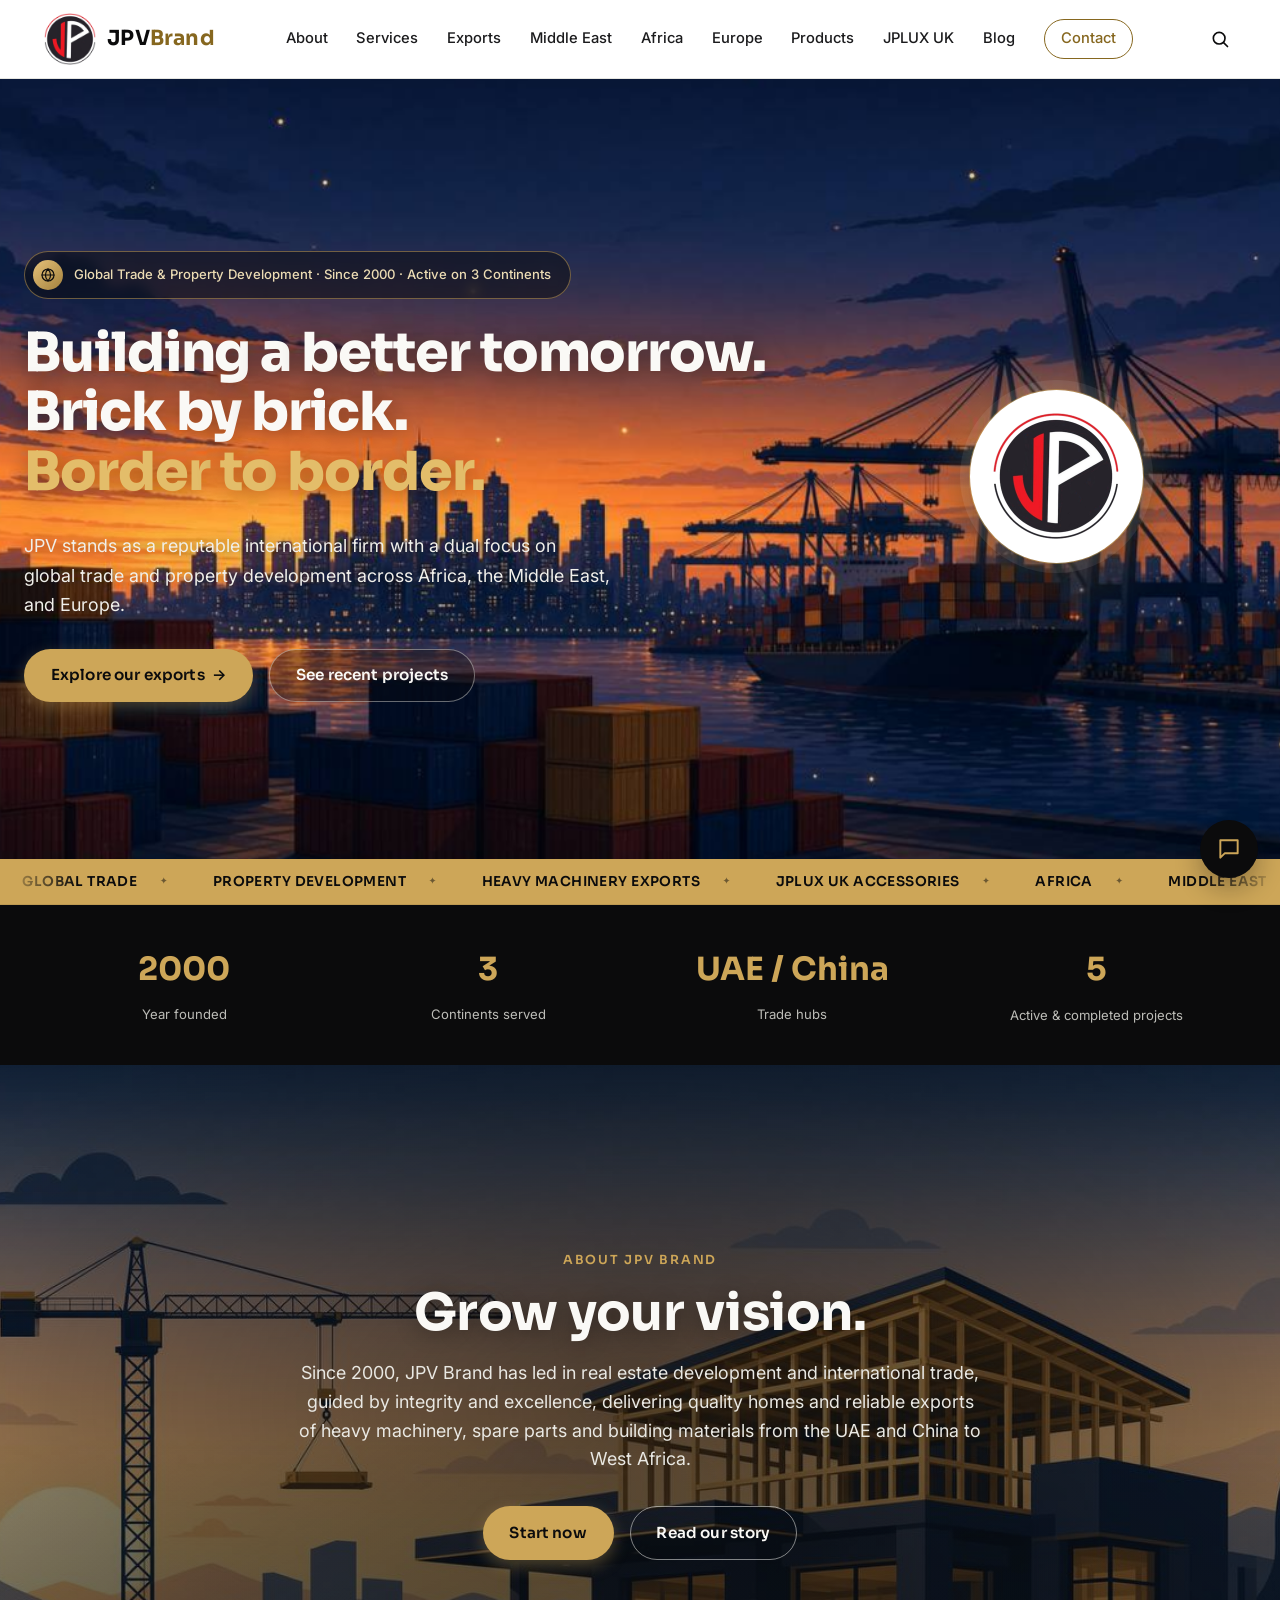
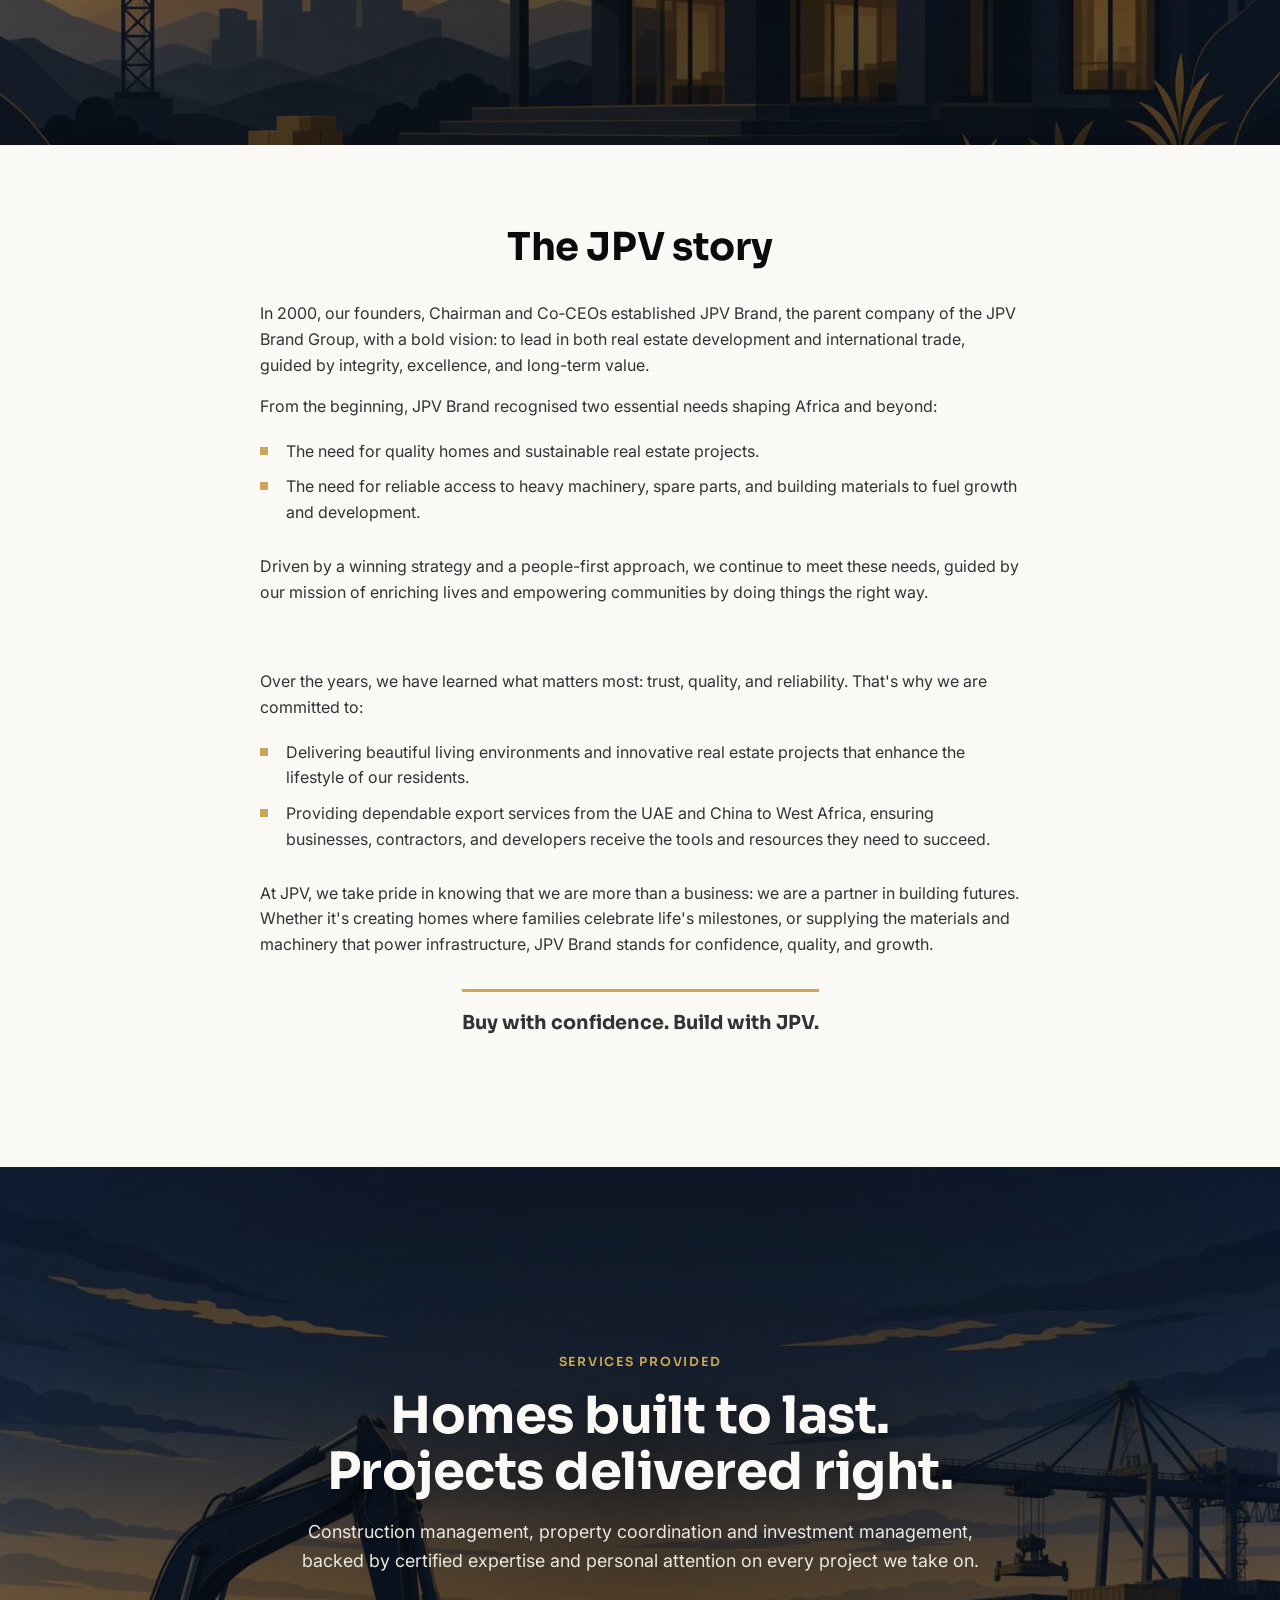
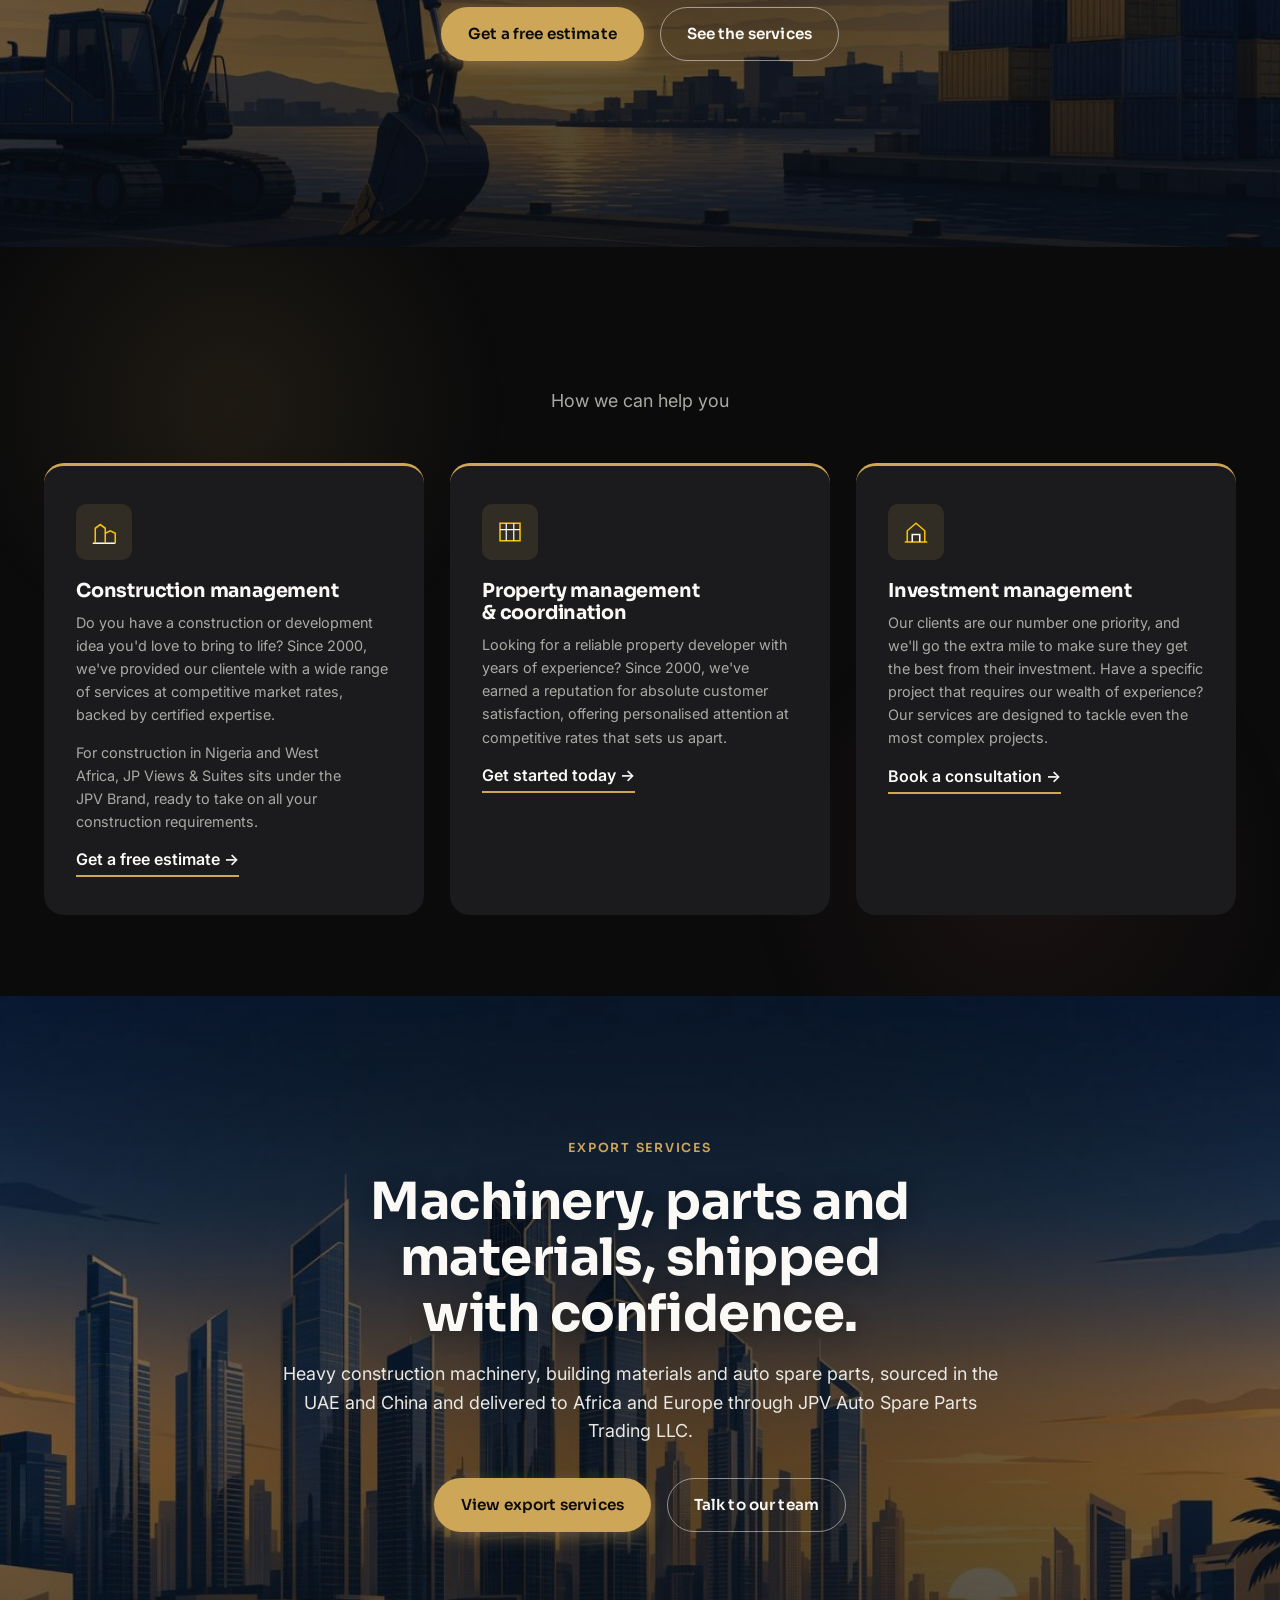
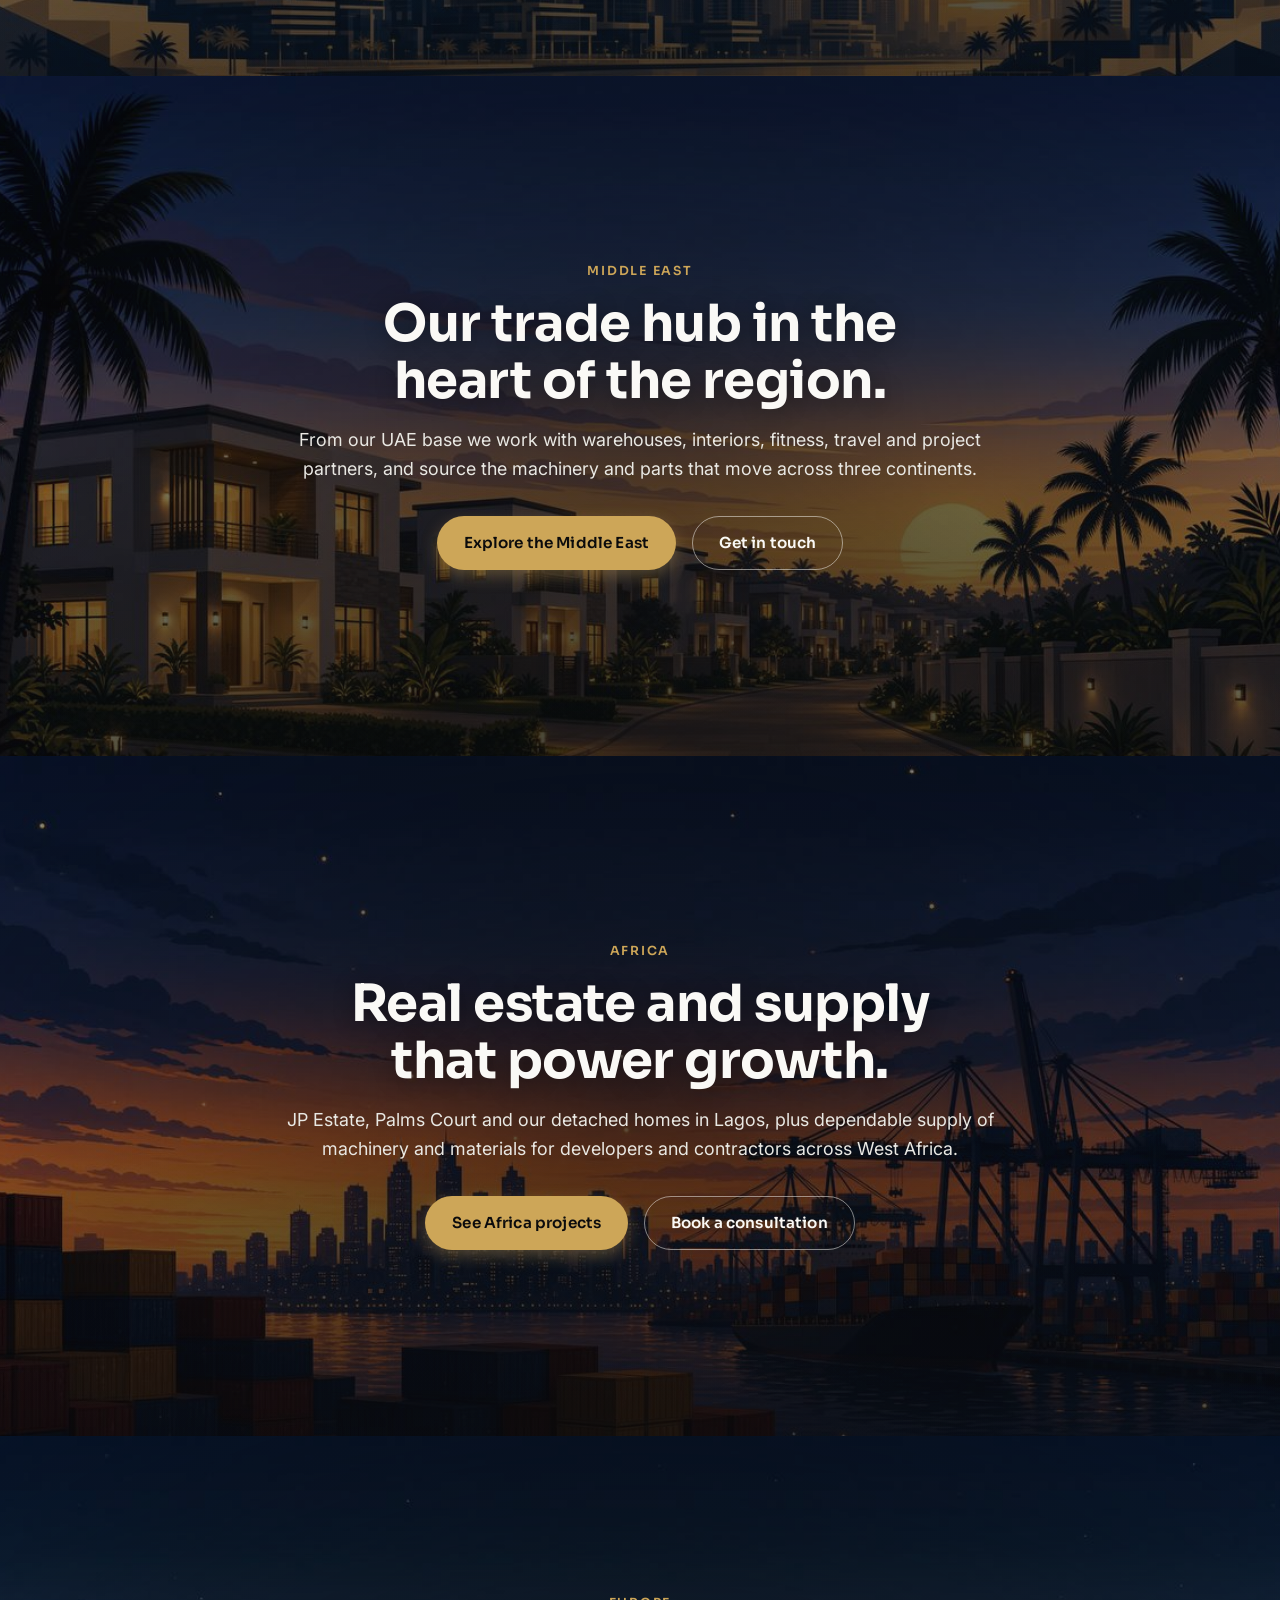
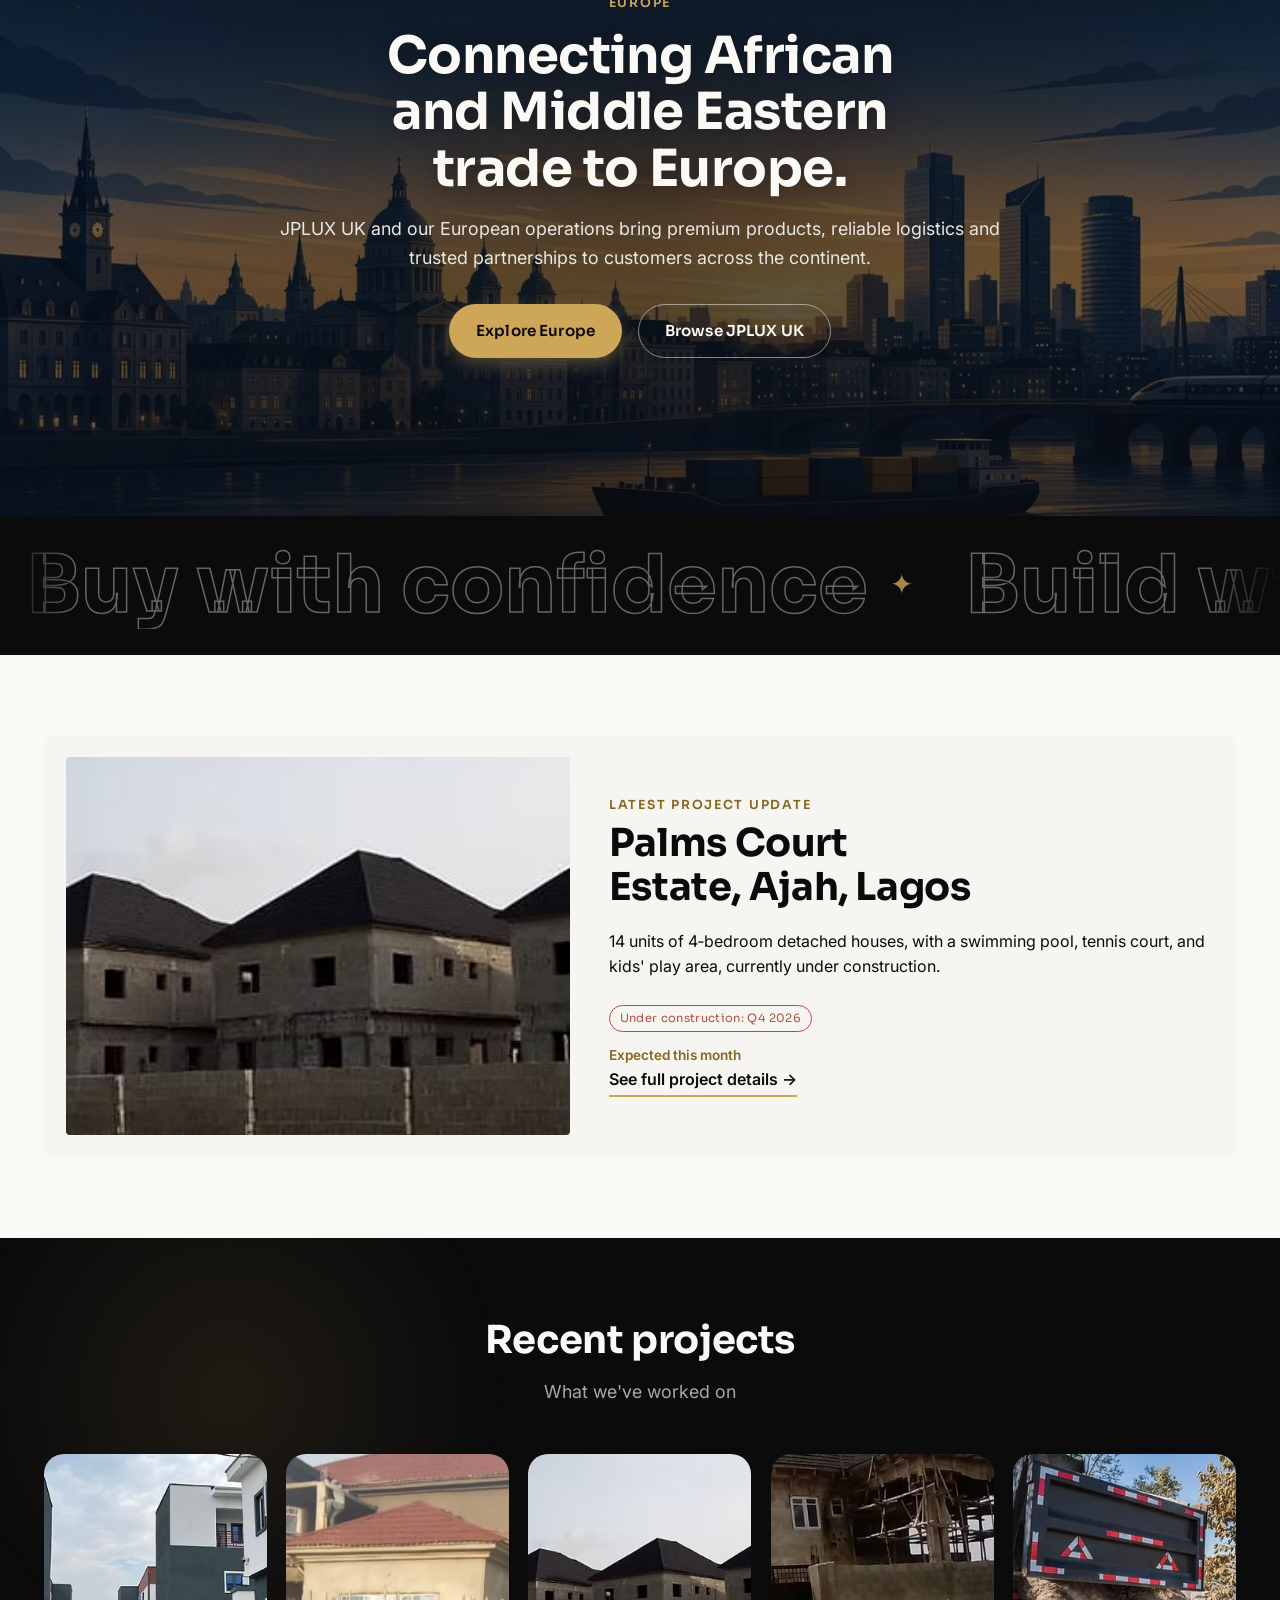
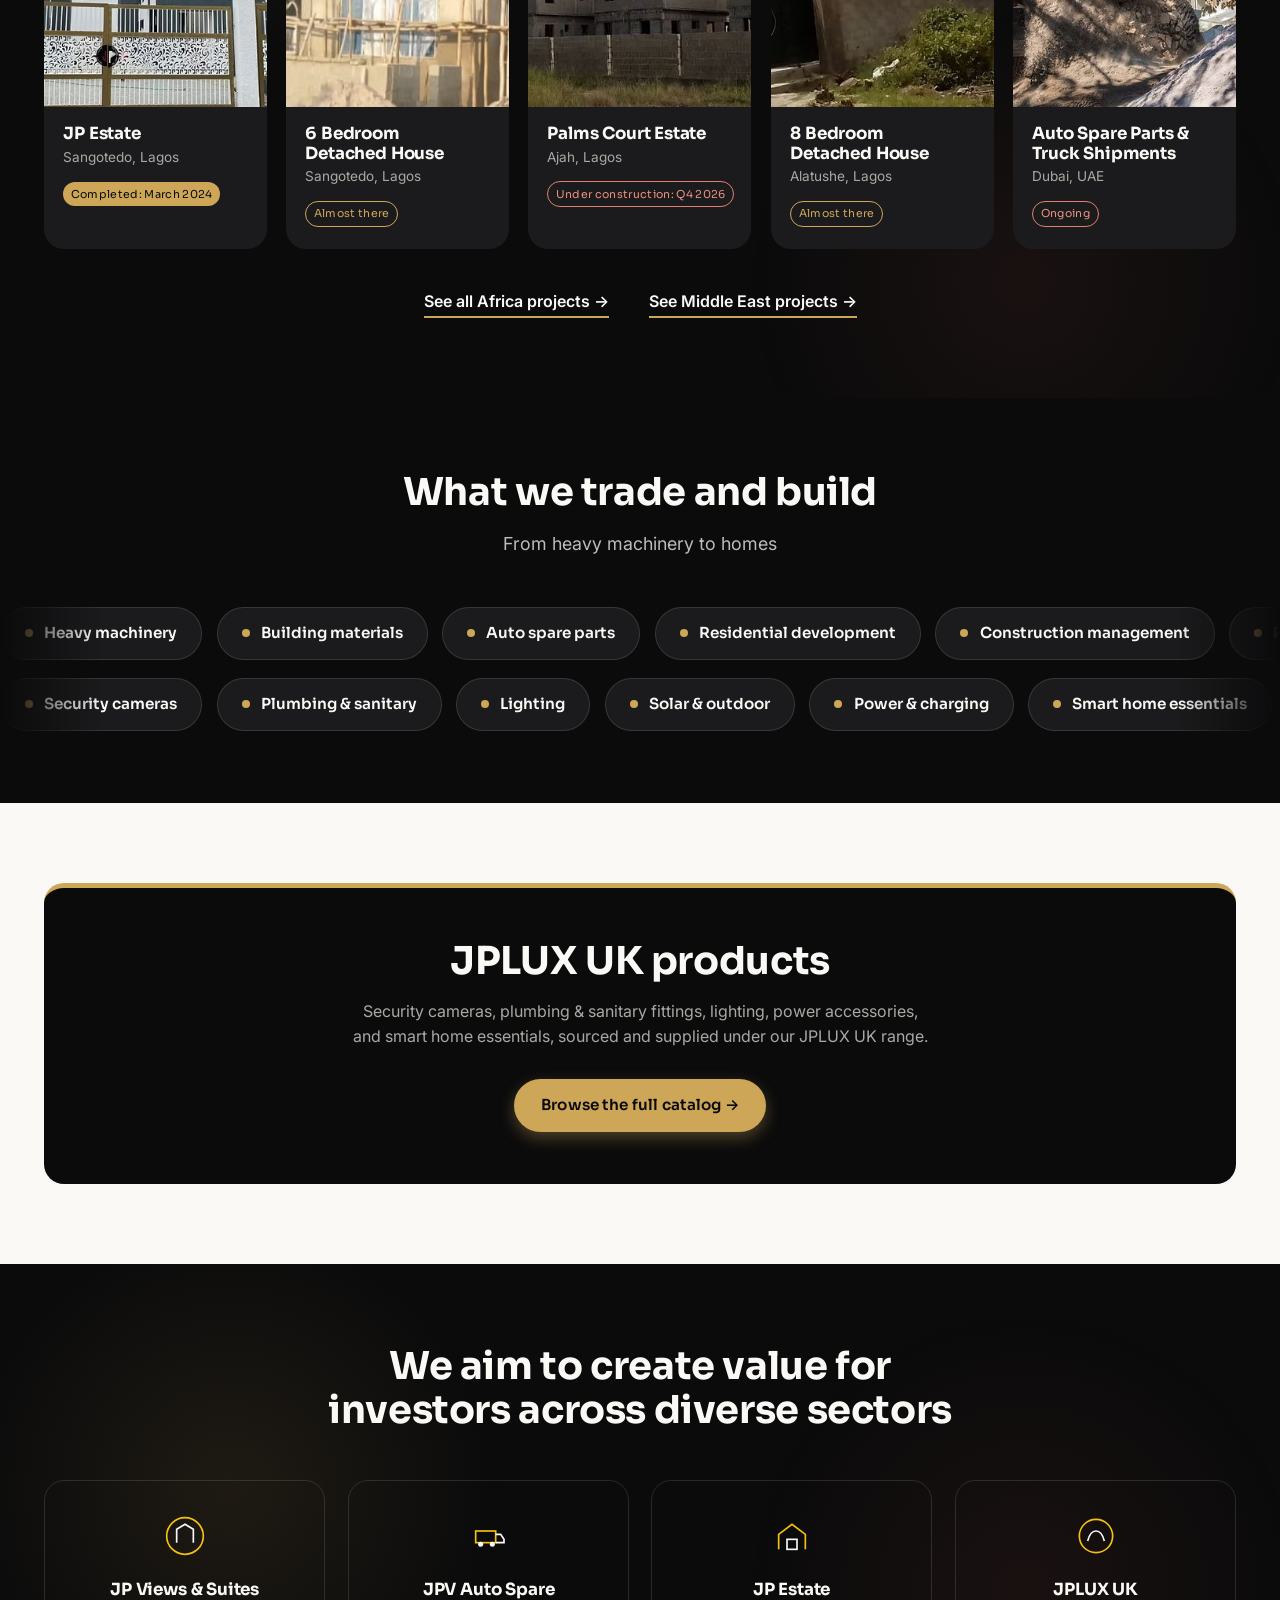
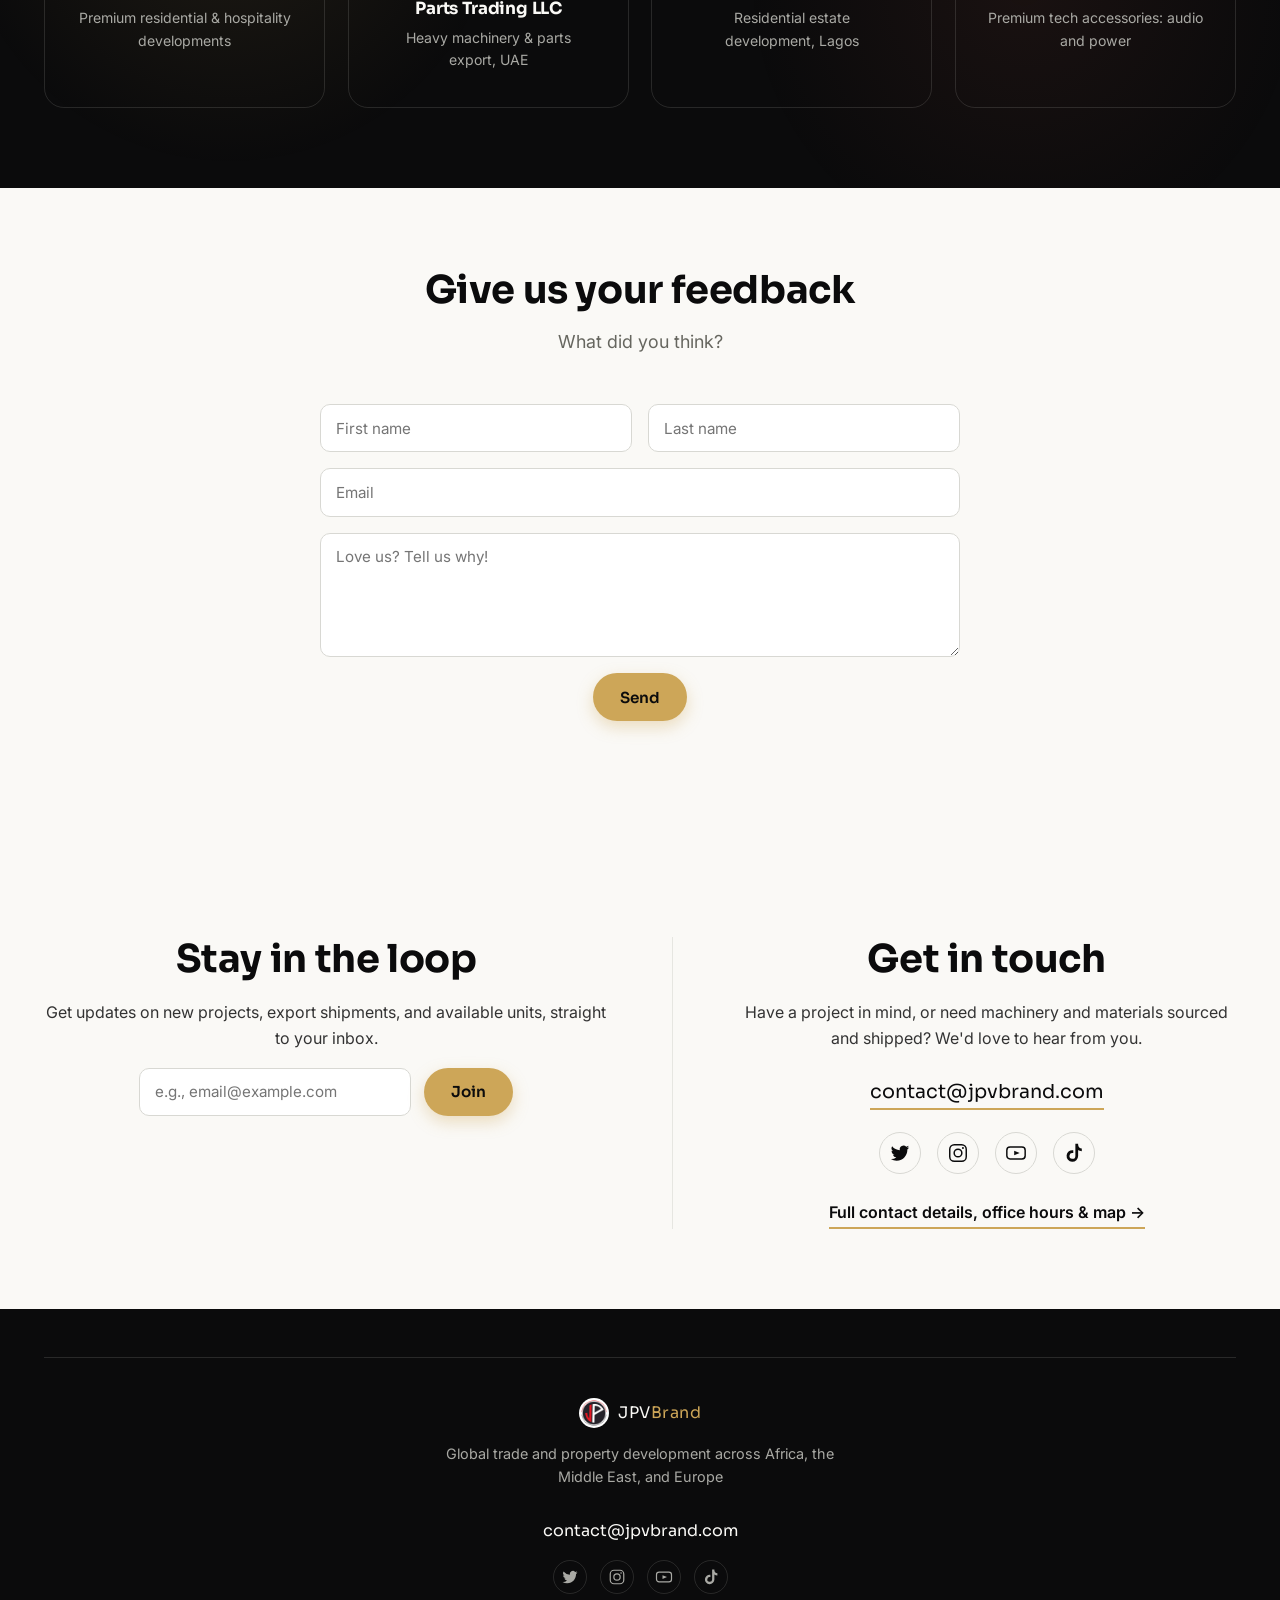
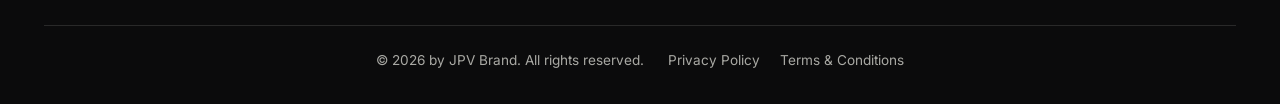
==== commit cde07df5: "Add files via upload" ====
--- a/index.html
+++ b/index.html
@@ -3,8 +3,8 @@
 <head>
 <meta charset="UTF-8">
 <meta name="viewport" content="width=device-width, initial-scale=1.0">
-<link rel="icon" type="image/png" href="assets/images/jpv-logo-mark.png">
-<link rel="apple-touch-icon" href="assets/images/jpv-logo-mark.png">
+<link rel="icon" type="image/png" href="assets/images/jpv-logo-icon.png">
+<link rel="apple-touch-icon" href="assets/images/jpv-logo-icon.png">
 <title>JPV Brand | Global Trade &amp; Property Development</title>
 <meta property="og:type" content="website">
 <meta property="og:title" content="JPV Brand | Global Trade &amp; Property Development">
@@ -76,7 +76,10 @@
         <img src="assets/images/jpv-logo-mark.png" alt="" width="300" height="300">
       </div>
       <div class="hero-copy">
-        <p class="kicker">Serving Africa, the Middle East, and Europe since 2000</p>
+        <p class="hero-pill">
+          <span class="hero-pill-icon" aria-hidden="true"><svg viewBox="0 0 24 24" width="16" height="16" fill="none" stroke="currentColor" stroke-width="1.8" stroke-linecap="round"><circle cx="12" cy="12" r="9"/><path d="M3 12h18M12 3c2.6 2.6 3.9 5.6 3.9 9s-1.3 6.4-3.9 9c-2.6-2.6-3.9-5.6-3.9-9S9.400 5.600 12 3Z"/></svg></span>
+          Global Trade &amp; Property Development &middot; Since 2000 &middot; Active on 3 Continents
+        </p>
         <h1>
           <span class="line">Building a better tomorrow.</span>
           <span class="line">Brick by brick.</span>
@@ -84,14 +87,9 @@
         </h1>
         <p class="hero-lead">JPV stands as a reputable international firm with a dual focus on global trade and property development across Africa, the Middle East, and Europe.</p>
         <div class="hero-actions">
-          <a href="#exports" class="btn btn-yellow">Explore our exports</a>
+          <a href="#exports" class="btn btn-yellow">Explore our exports <span aria-hidden="true">&rarr;</span></a>
           <a href="#projects" class="btn btn-outline">See recent projects</a>
         </div>
-        <dl class="hero-stats">
-          <div><dt>2000</dt><dd>Year founded</dd></div>
-          <div><dt>UAE&nbsp;/&nbsp;China</dt><dd>Trade hubs</dd></div>
-          <div><dt>3</dt><dd>Continents served</dd></div>
-        </dl>
       </div>
     </div>
 
--- a/css/style.css
+++ b/css/style.css
@@ -1190,3 +1190,196 @@
 
 /* centred checklist block */
 .checklist{ margin-left: auto; margin-right: auto; }
+
+
+/* ==========================================================
+   LIGHT HEADER — white bar so the logo shows in full colour
+   ========================================================== */
+.site-header{ background: rgba(255,255,255,.97); border-bottom: 1px solid #e6e6e1; }
+.site-header .logo{ color: var(--black); gap: .7rem; }
+.site-header .logo-mark{ width: 52px; height: 52px; object-fit: contain; }
+.site-header .logo-word{ font-size: 1.3rem; font-weight: 700; letter-spacing: .01em; }
+.site-header .logo-word em{ color: var(--gold-text); }
+
+.site-header .main-nav a{ color: #1b1b1d; opacity: 1; font-weight: 500; }
+.site-header .main-nav a:hover,
+.site-header .main-nav a.active{ color: var(--gold-text); }
+.site-header .main-nav .nav-cta{ border-color: var(--gold-text); color: var(--gold-text); }
+.site-header .main-nav .nav-cta:hover{ background: var(--yellow); border-color: var(--yellow); color: var(--black); }
+.site-header .nav-toggle span{ background: var(--black); }
+.site-header .search-toggle{ color: var(--black); }
+.site-header .search-toggle:hover,
+.site-header .search-toggle.active{ color: var(--gold-text); }
+
+.search-panel{ background: #fff; border-bottom: 1px solid #e6e6e1; box-shadow: 0 12px 28px rgba(11,11,12,.08); }
+#siteSearchInput{ background: #f6f5f1; border: 1px solid #e0e0da; color: var(--black); }
+#siteSearchInput::placeholder{ color: #77776f; }
+.search-close{ color: var(--black); }
+.search-close:hover{ color: var(--gold-text); }
+.search-result-item{ border-bottom: 1px solid #e6e6e1; }
+.search-result-title{ color: var(--black); }
+.search-result-item:hover .search-result-title{ color: var(--gold-text); }
+.search-result-meta, .search-empty, .search-hint{ color: #66665f; }
+
+@media (max-width: 760px){
+  .site-header .main-nav{ background: #fff; border-bottom: 1px solid #e6e6e1; box-shadow: 0 12px 28px rgba(11,11,12,.08); }
+  .site-header .logo-word{ font-size: 1.15rem; }
+  .site-header .logo-mark{ width: 40px; height: 40px; }
+}
+
+/* dark footer: the logo's thin dark ring needs a light backing */
+.site-footer .logo{ color: var(--white); }
+.site-footer .logo-word em{ color: var(--yellow); }
+.site-footer .logo-mark{ background: #fff; border-radius: 50%; padding: 2px; object-fit: contain; }
+
+
+/* ==========================================================
+   HERO — slowly floating logo (right-hand side)
+   ========================================================== */
+.hero{ --float-size: clamp(100px, 10.5vw, 150px); }
+.hero-content{ position: relative; }
+.hero-float{
+  display: none;
+  position: absolute;
+  right: var(--gutter);
+  top: 50%;
+  width: var(--float-size);
+  height: var(--float-size);
+  margin-top: calc(var(--float-size) / -2);
+  pointer-events: none;
+  animation: float-in 1.4s var(--ease-out, ease-out) .9s both;
+}
+/* soft gold glow that gently breathes behind the badge */
+.hero-float::before{
+  content: "";
+  position: absolute; inset: -22%;
+  border-radius: 50%;
+  background: radial-gradient(closest-side, rgba(205,166,88,.35), rgba(205,166,88,0) 70%);
+  animation: float-glow 7s ease-in-out infinite;
+}
+.hero-float img{
+  position: relative;
+  width: 100%; height: 100%;
+  object-fit: contain;
+  filter: drop-shadow(0 14px 22px rgba(0,0,0,.5));
+  animation: logo-float 9s ease-in-out infinite;
+  will-change: transform;
+}
+@keyframes logo-float{
+  0%   { transform: translate3d(0, 0, 0) rotate(-2deg); }
+  33%  { transform: translate3d(5px, -10px, 0) rotate(1.5deg); }
+  66%  { transform: translate3d(-4px, -4px, 0) rotate(-1deg); }
+  100% { transform: translate3d(0, 0, 0) rotate(-2deg); }
+}
+@keyframes float-glow{
+  0%,100%{ opacity: .55; transform: scale(.95); }
+  50%    { opacity: 1;   transform: scale(1.06); }
+}
+@keyframes float-in{
+  from{ opacity: 0; transform: translateY(24px); }
+  to  { opacity: 1; transform: none; }
+}
+/* room for the logo: the centred copy sits in the space to its left */
+@media (min-width: 900px){
+  .hero-float{ display: block; }
+  .hero-content{ padding-right: calc(var(--gutter) + var(--float-size) + 2.5rem); }
+}
+@media (prefers-reduced-motion: reduce){
+  .hero-float, .hero-float::before, .hero-float img{ animation: none !important; }
+}
+
+/* ==========================================================
+   LOGO ON DARK AREAS — white backing keeps the black ring and
+   dark disc visible against dark photos and panels
+   ========================================================== */
+.hero-float img{
+  background: #fff;
+  border-radius: 50%;
+  padding: 5%;
+  box-sizing: border-box;
+  filter: drop-shadow(0 14px 24px rgba(0,0,0,.45));
+}
+.chat-avatar{ background: #fff; }
+.media-placeholder.logo-card{ background: #fff; border: 1px solid #e6e6e1; }
+.media-placeholder.logo-card img{ object-fit: contain; padding: 8%; }
+
+
+/* ==========================================================
+   HERO v2 — left-aligned copy, gold closing line, floating logo disc
+   ========================================================== */
+.hero{ --float-size: clamp(150px, 13.5vw, 220px); text-align: left; }
+.hero-scrim{
+  background:
+    linear-gradient(90deg, rgba(11,11,12,.86) 0%, rgba(11,11,12,.62) 45%, rgba(11,11,12,.38) 100%),
+    linear-gradient(0deg, rgba(11,11,12,.7) 0%, rgba(11,11,12,0) 45%);
+}
+.hero-chip{ display: none !important; }
+.hero-content{ padding-right: var(--gutter); }
+.hero-copy{ max-width: 720px; margin: 0; }
+
+.hero-pill{
+  display: inline-flex; align-items: center; gap: .7rem;
+  margin: 0 0 1.6rem;
+  padding: .5rem 1.2rem .5rem .5rem;
+  border: 1px solid rgba(205,166,88,.5);
+  border-radius: var(--radius-full);
+  background: rgba(11,11,12,.5);
+  backdrop-filter: blur(6px);
+  font-size: .82rem; font-weight: 500; line-height: 1.3;
+  color: #ecdcb4;
+}
+.hero-pill-icon{
+  flex: none; width: 30px; height: 30px; border-radius: 50%;
+  display: inline-flex; align-items: center; justify-content: center;
+  background: linear-gradient(135deg, #e6c27a, var(--yellow-deep));
+  color: var(--black);
+}
+.hero h1{ font-size: clamp(2.2rem, 4.2vw, 3.5rem); margin-bottom: .55em; }
+.hero h1 .line:last-child{ color: var(--yellow); }
+.hero-lead{ margin-left: 0; margin-right: 0; max-width: 56ch; }
+.hero-actions{ justify-content: flex-start; margin: 1.8rem 0 0; }
+.hero .btn-outline{ background: rgba(11,11,12,.35); }
+
+/* logo disc: right of the copy, gold halo, slow float */
+.hero-float{
+  right: clamp(1rem, 7vw, 8rem);
+  filter: drop-shadow(0 0 28px rgba(205,166,88,.35));
+}
+.hero-float::before{ inset: -28%; background: radial-gradient(closest-side, rgba(205,166,88,.38), rgba(205,166,88,0) 70%); }
+.hero-float img{
+  background: #fff;
+  padding: 13%;
+  border-radius: 50%;
+  box-shadow: 0 0 0 1px rgba(205,166,88,.55), 0 0 0 10px rgba(255,255,255,.08), 0 24px 48px rgba(0,0,0,.45);
+  filter: none;
+  animation: logo-float 7s ease-in-out infinite;
+}
+@keyframes logo-float{
+  0%   { transform: translate3d(0, 0, 0) rotate(-1.5deg); }
+  33%  { transform: translate3d(6px, -16px, 0) rotate(1.5deg); }
+  66%  { transform: translate3d(-5px, -7px, 0) rotate(-1deg); }
+  100% { transform: translate3d(0, 0, 0) rotate(-1.5deg); }
+}
+@media (min-width: 760px){
+  .hero-float{ display: block; }
+  .hero-content{ padding-right: var(--gutter); }
+}
+@media (max-width: 759px){
+  .hero-float{ display: none; }
+  .hero-pill{ font-size: .76rem; border-radius: 22px; }
+  .hero h1{ font-size: clamp(2rem, 8.6vw, 2.6rem); }
+  .hero-actions{ flex-direction: column; }
+}
+
+/* hero v2 — legibility + mid-width safety */
+.hero-scrim{
+  background:
+    linear-gradient(90deg, rgba(11,11,12,.92) 0%, rgba(11,11,12,.72) 48%, rgba(11,11,12,.4) 100%),
+    linear-gradient(0deg, rgba(11,11,12,.75) 0%, rgba(11,11,12,0) 50%);
+}
+.hero h1 .line:last-child{ color: #e3bd6a; }
+@media (min-width: 760px) and (max-width: 1100px){
+  .hero-copy{ max-width: calc(100% - var(--float-size) - 3rem); }
+  .hero h1 .line{ text-wrap: balance; }
+  .hero h1{ text-wrap: balance; }
+}
--- a/css/animations.css
+++ b/css/animations.css
@@ -185,7 +185,7 @@
   pointer-events: none; will-change: transform;
 }
 .site-header{ transition: box-shadow .35s ease, background-color .35s ease; }
-.site-header.is-scrolled{ box-shadow: 0 8px 28px rgba(0,0,0,.28); background: rgba(11,11,12,.97); }
+.site-header.is-scrolled{ box-shadow: 0 6px 24px rgba(11,11,12,.10); background: rgba(255,255,255,.98); }
 
 /* ---------- page transition overlay ---------- */
 .page-transition{
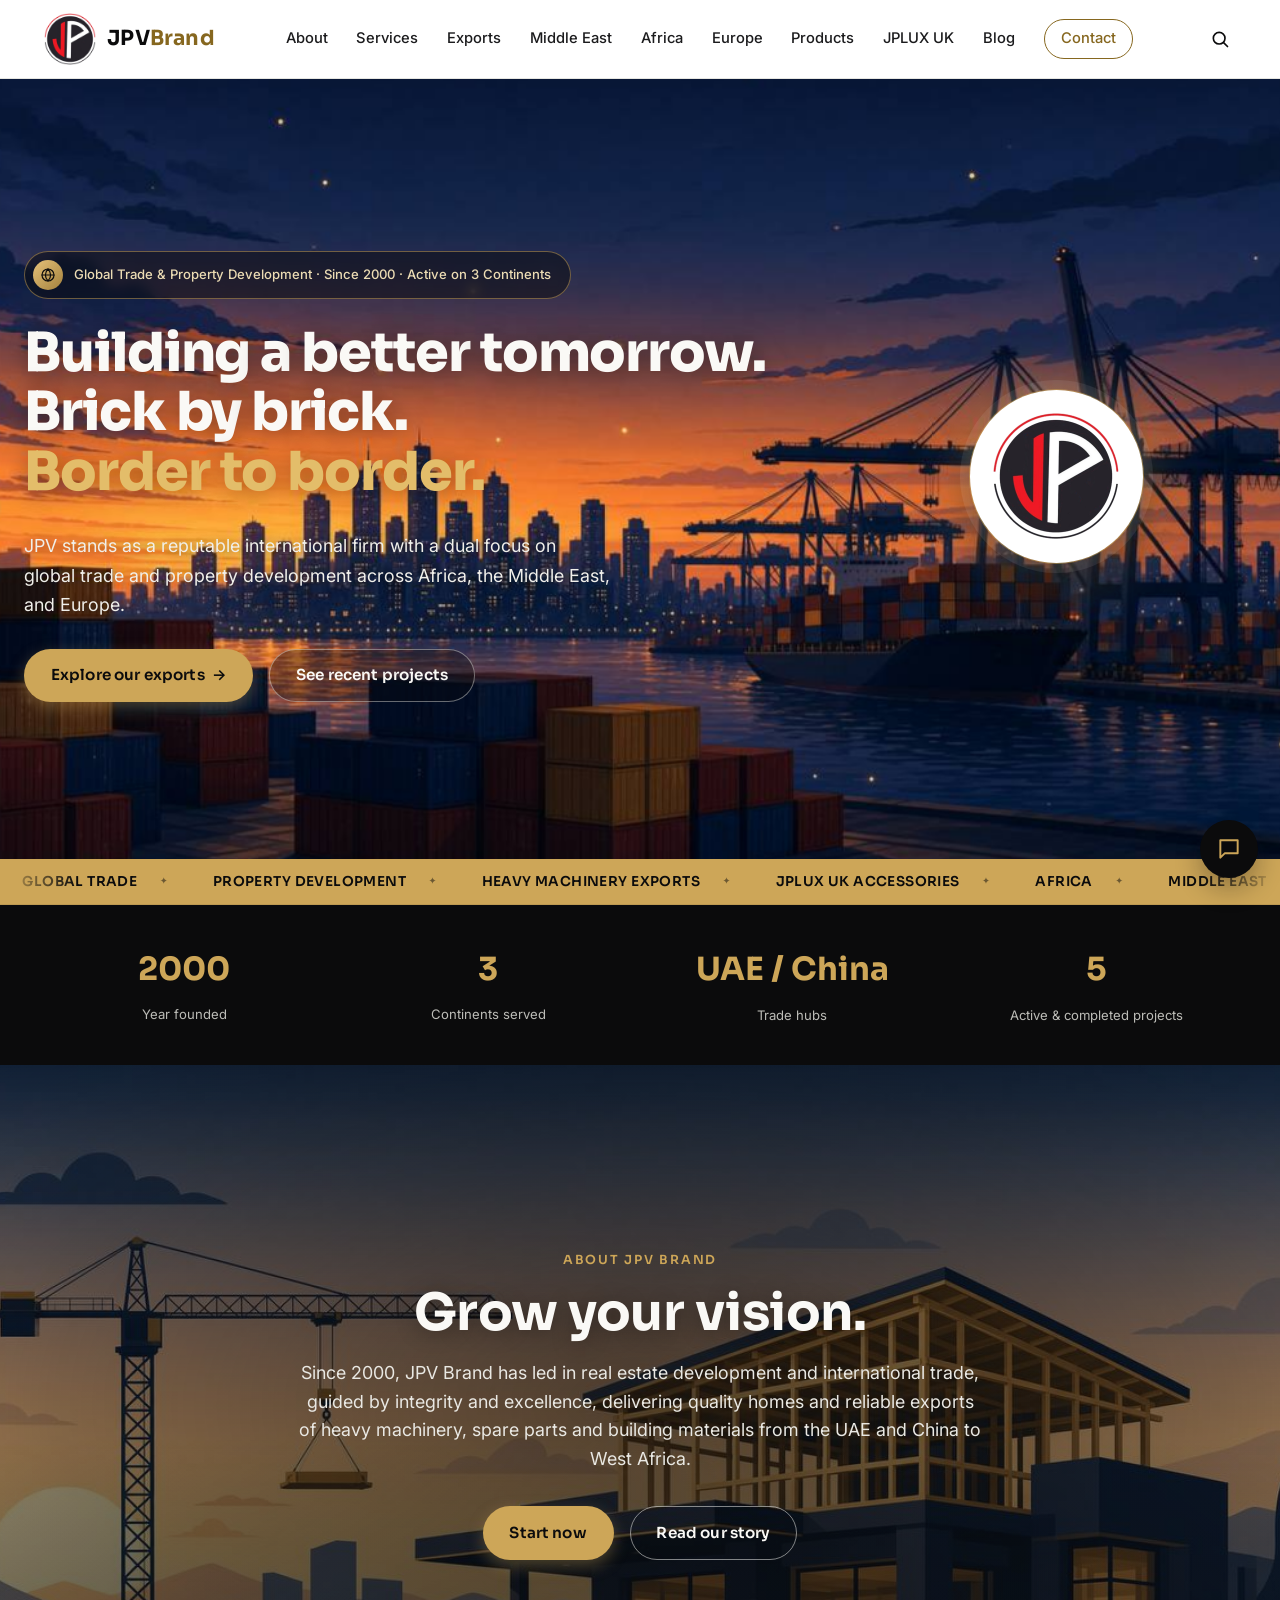
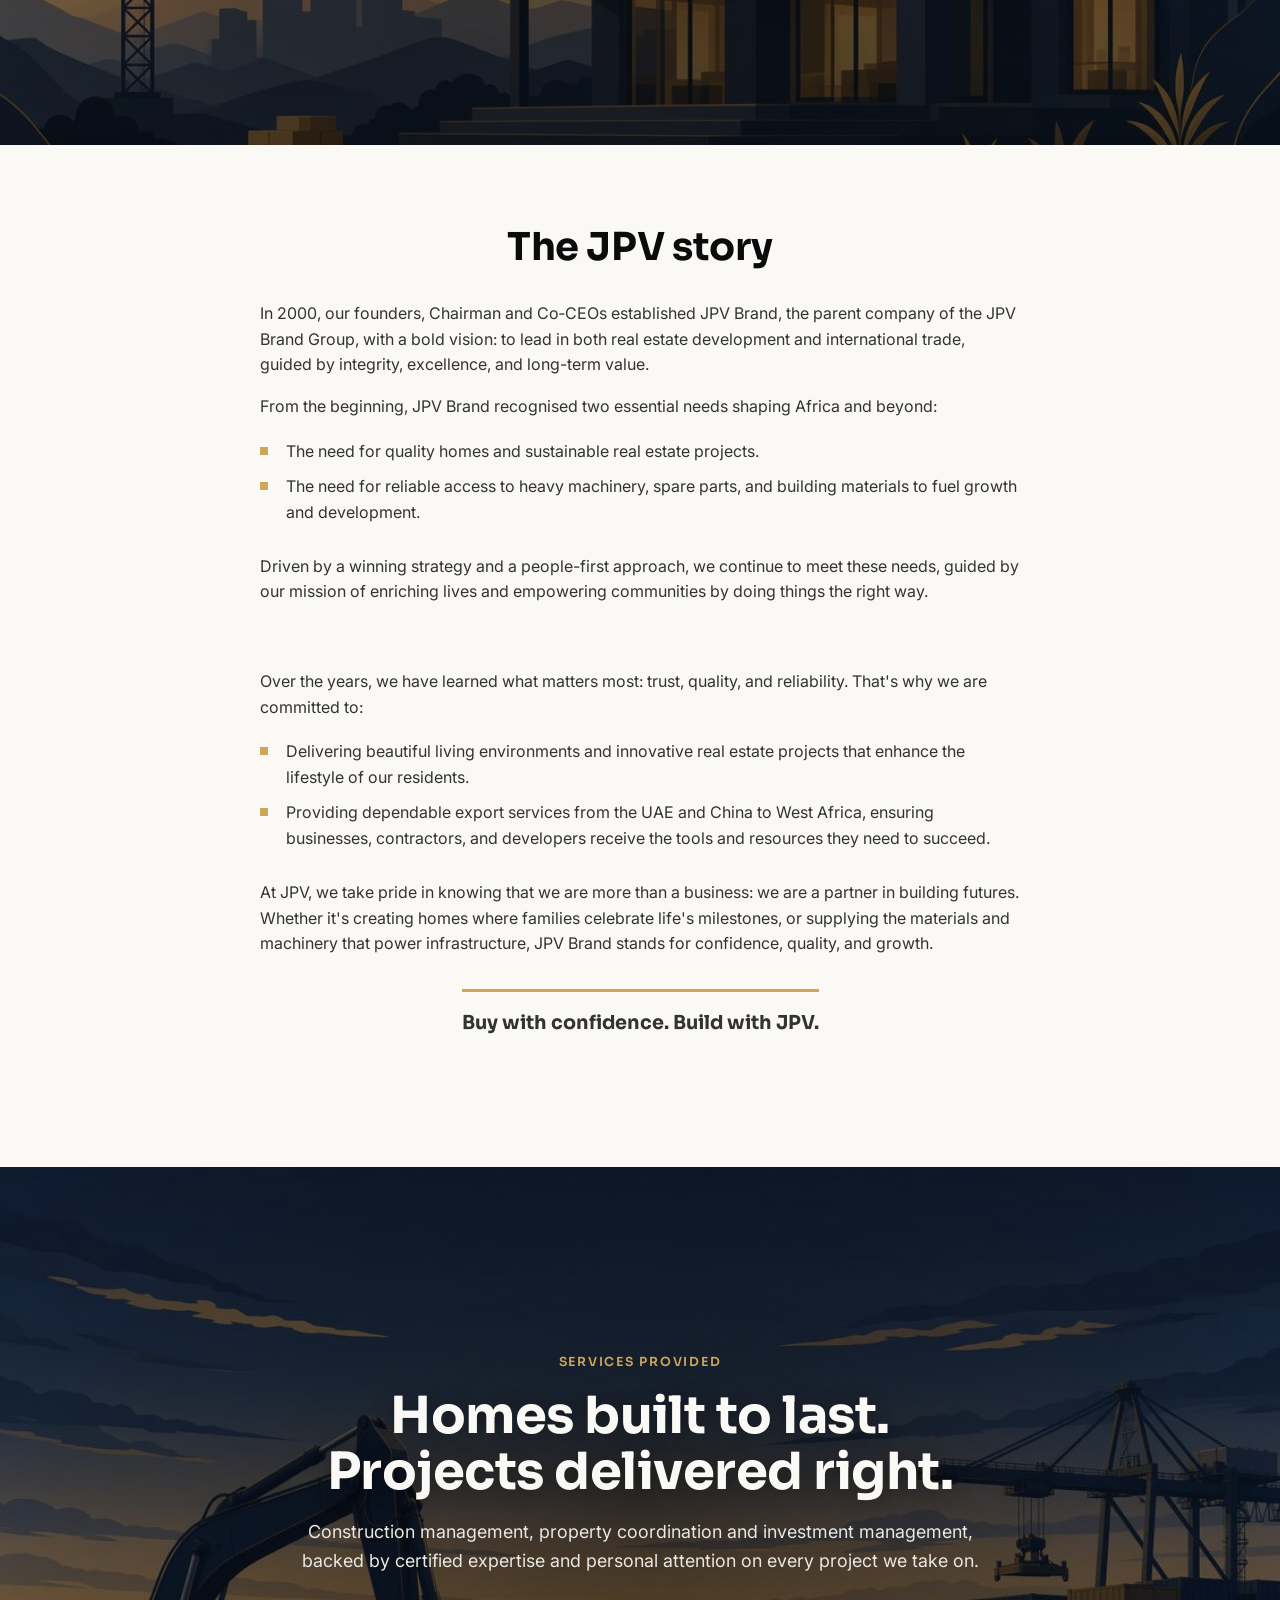
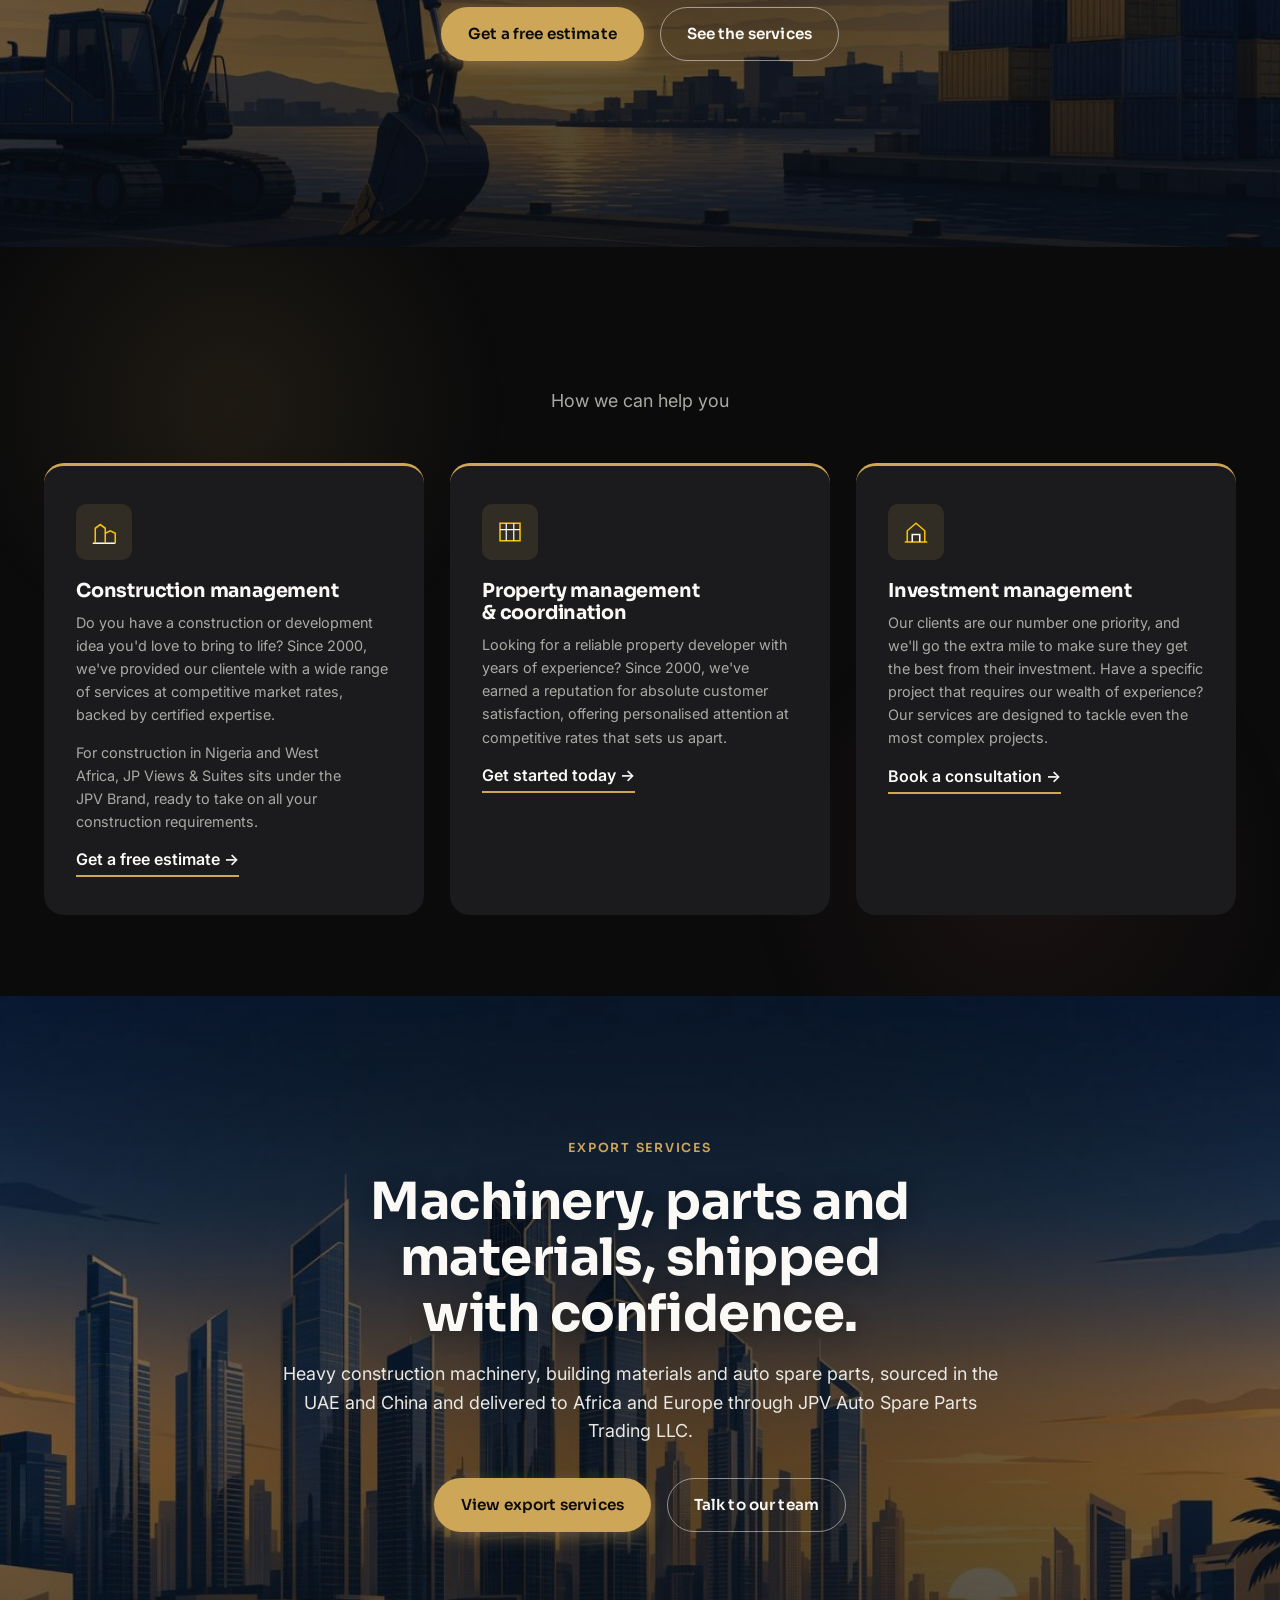
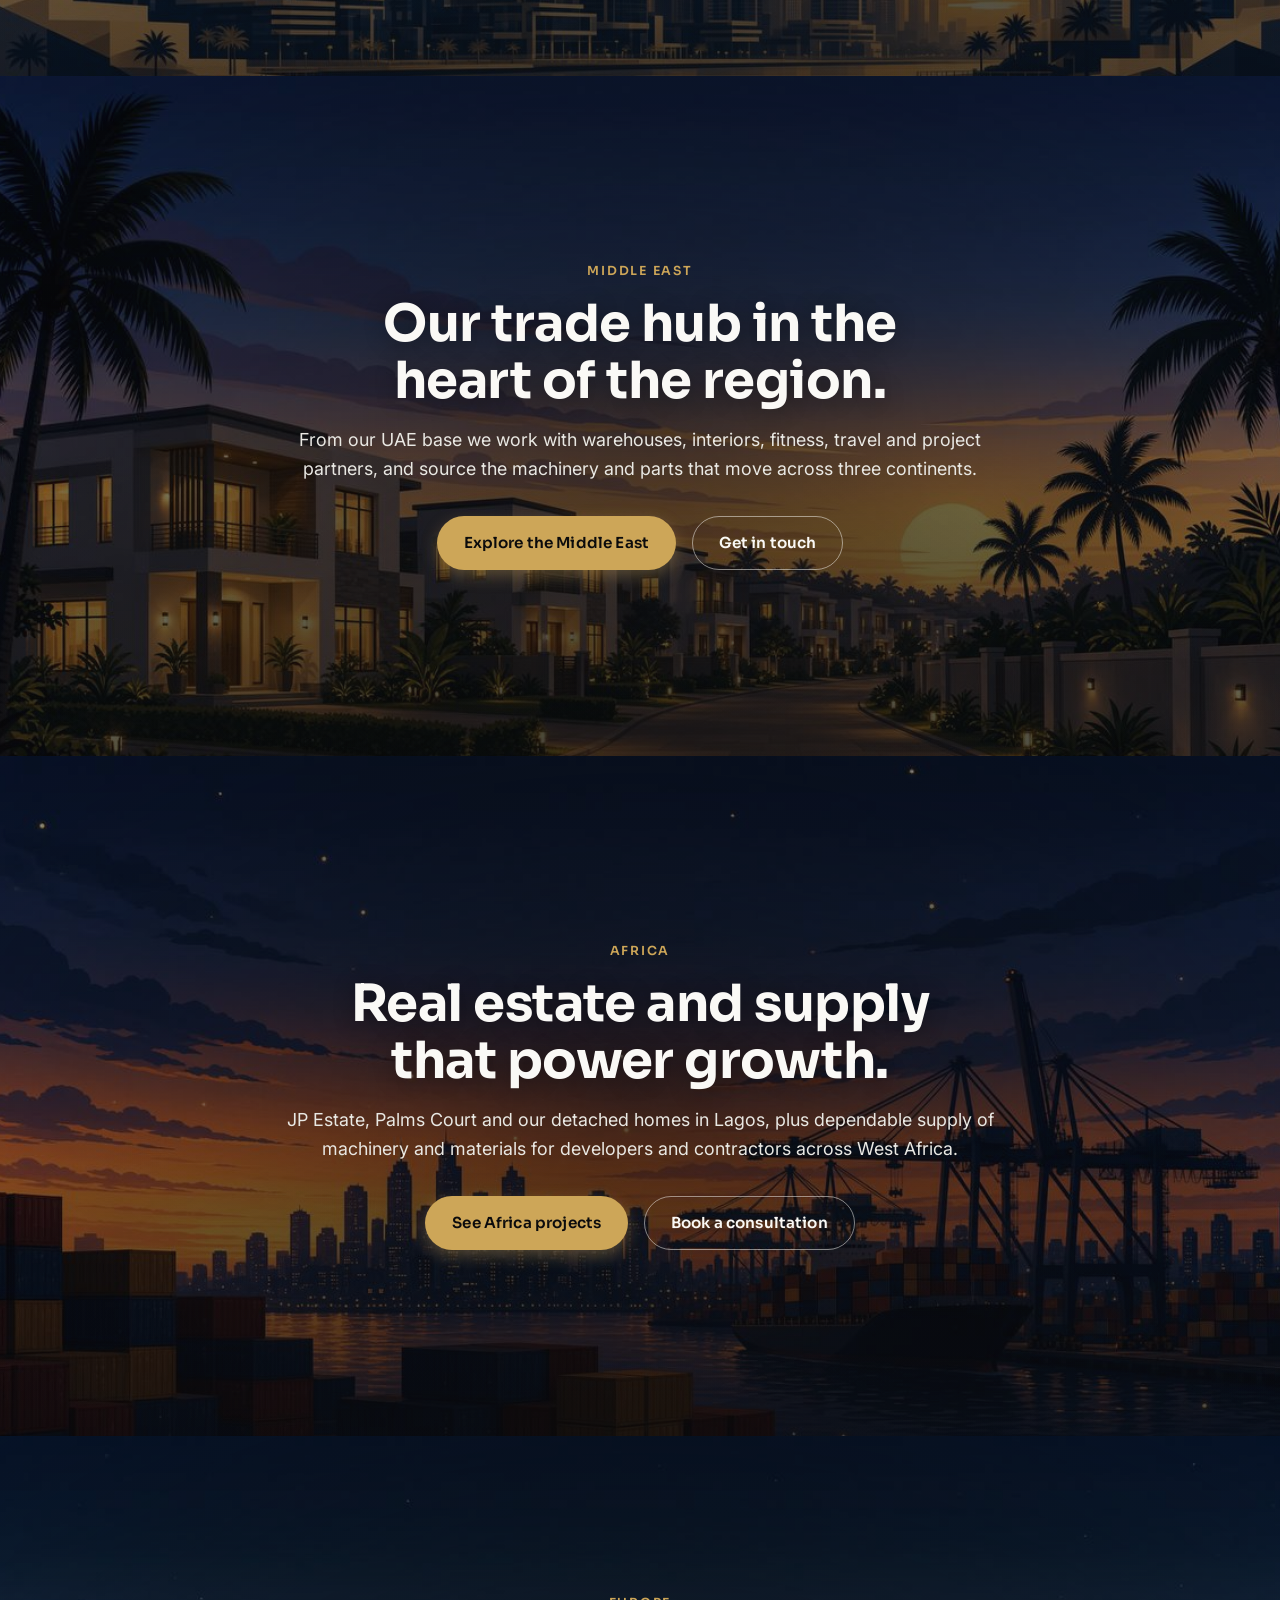
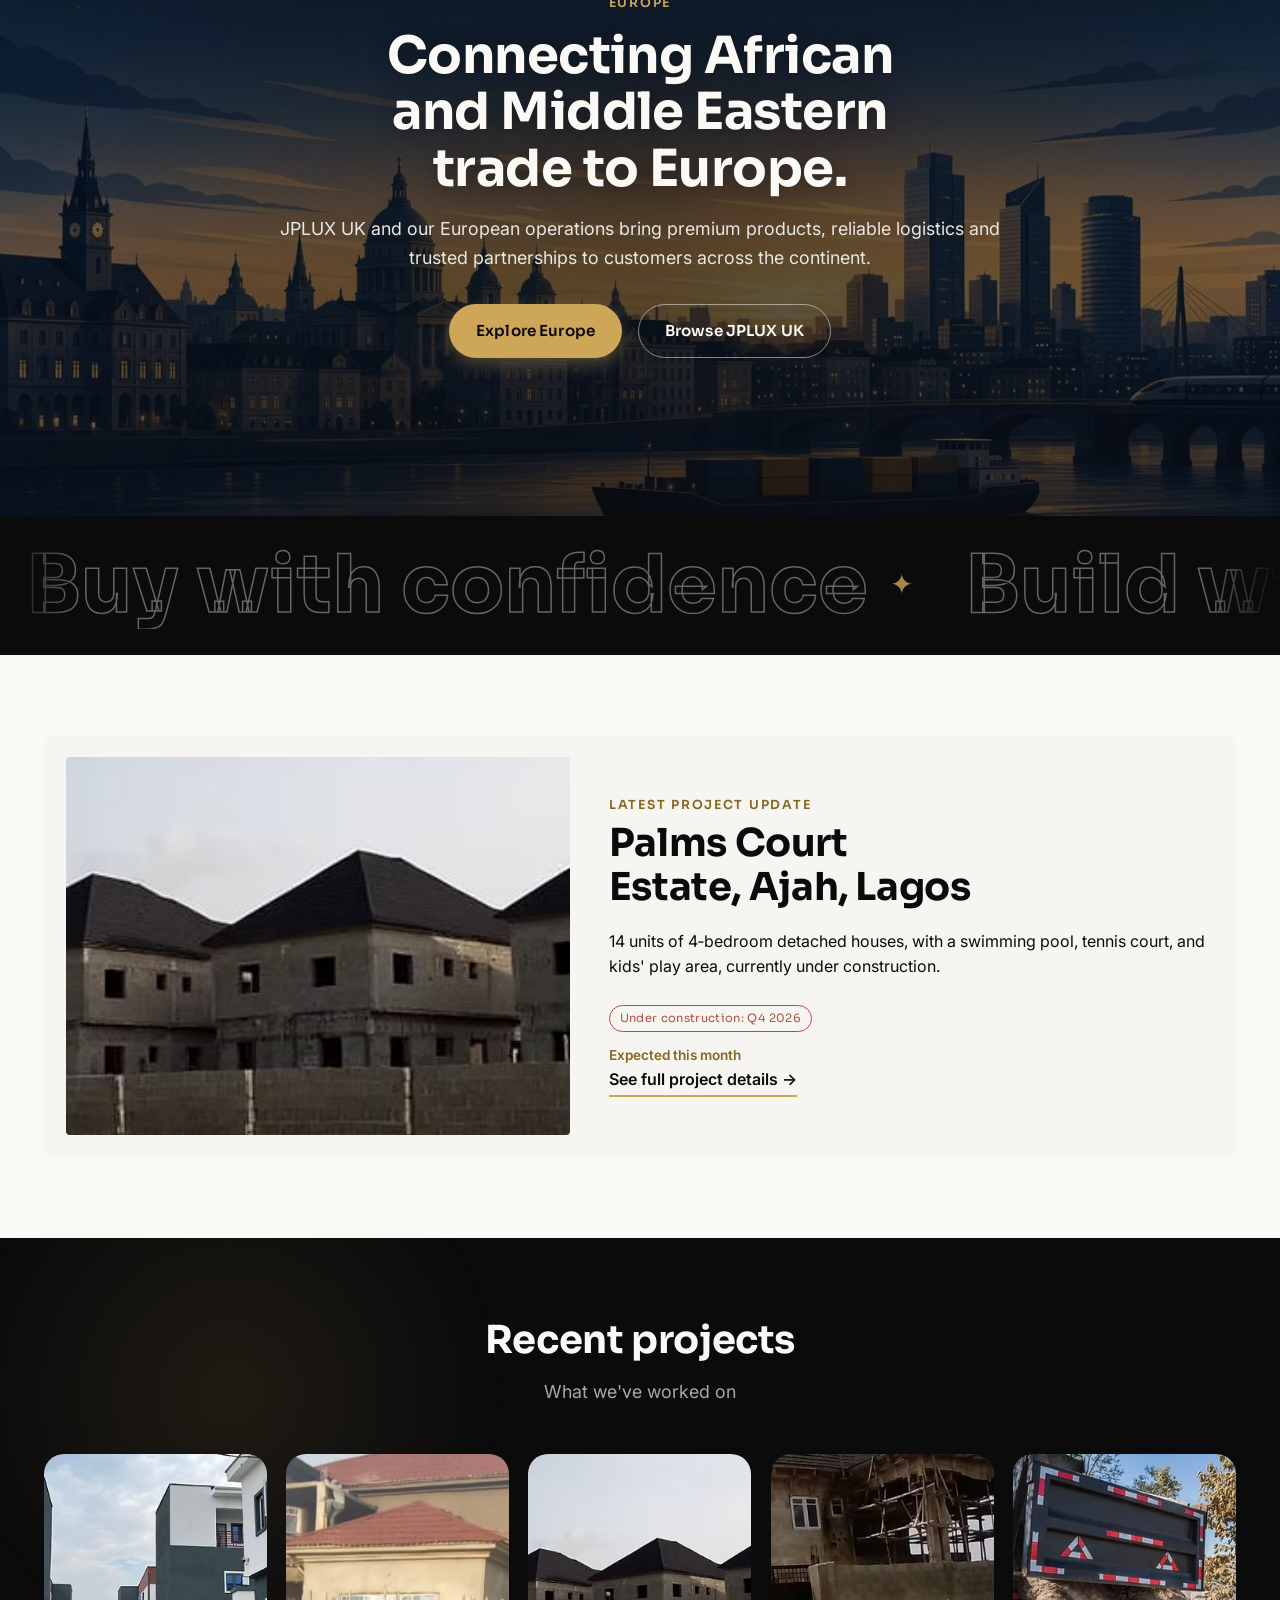
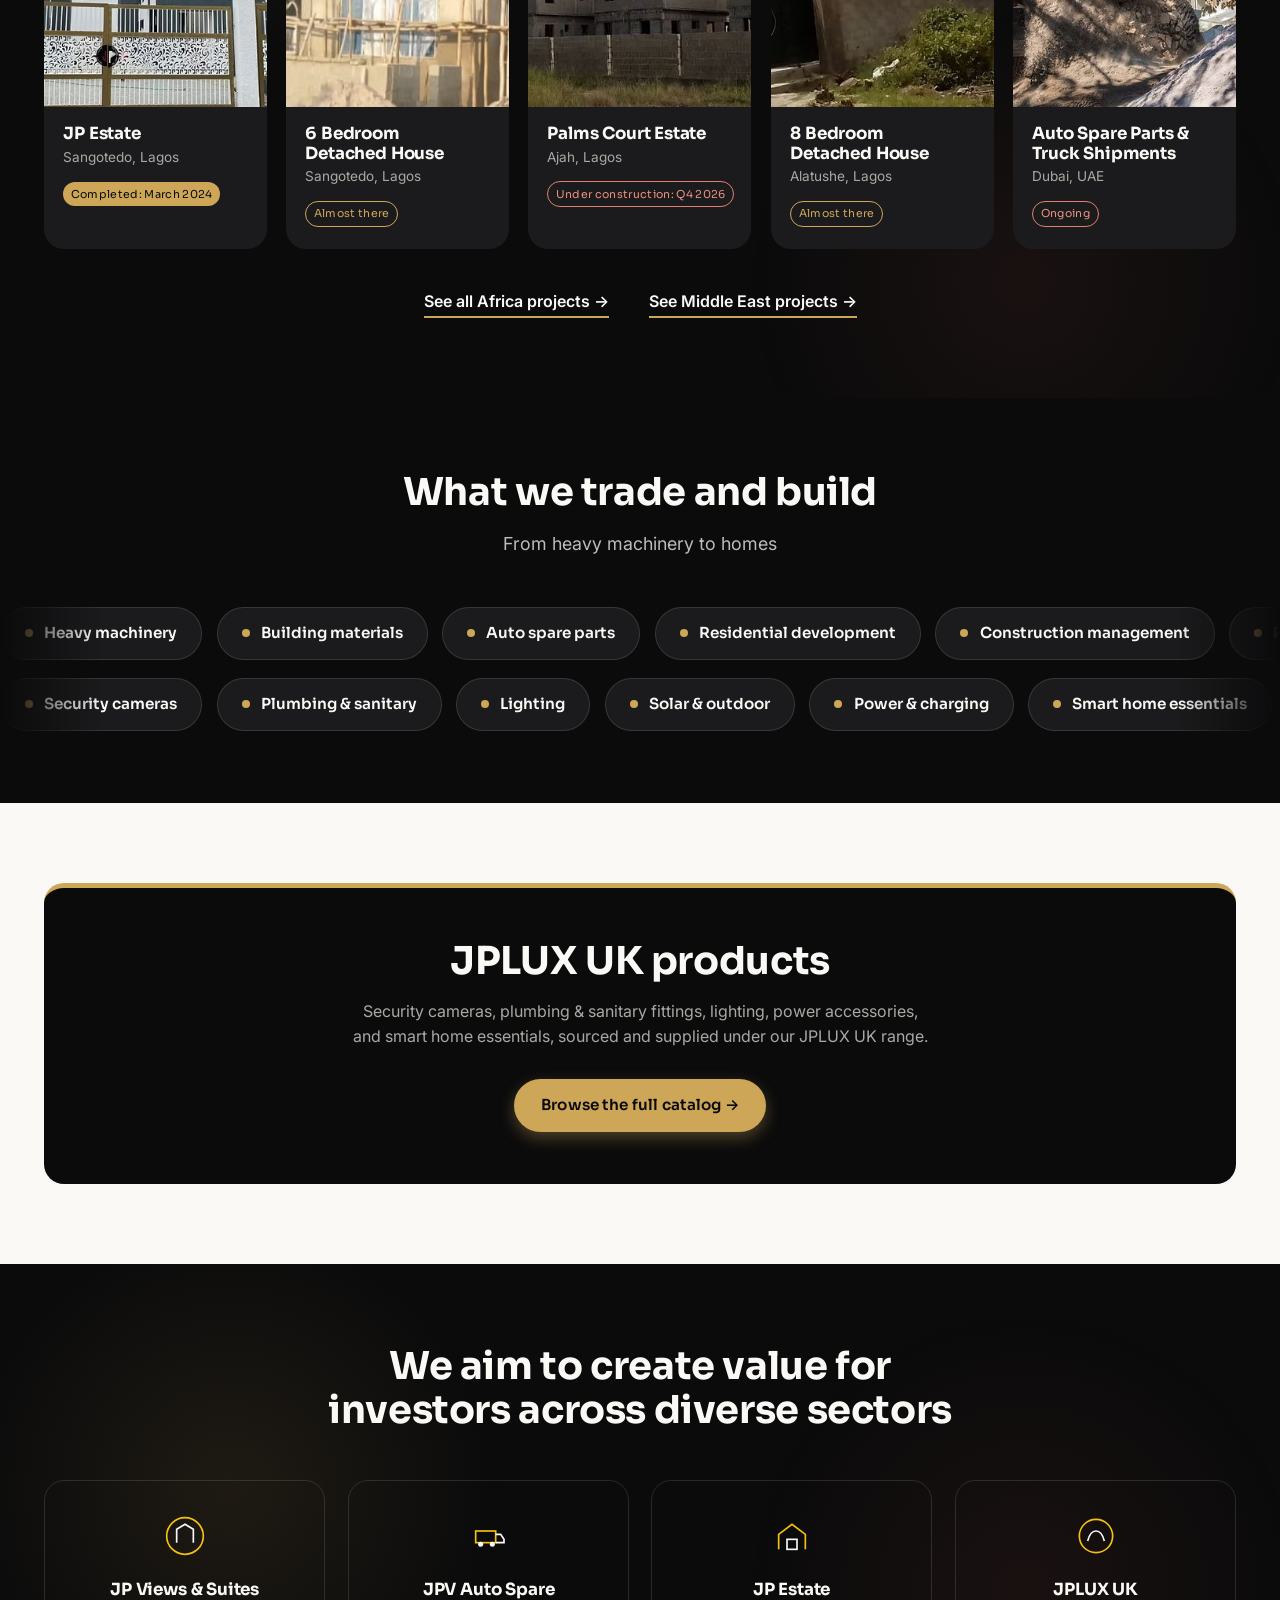
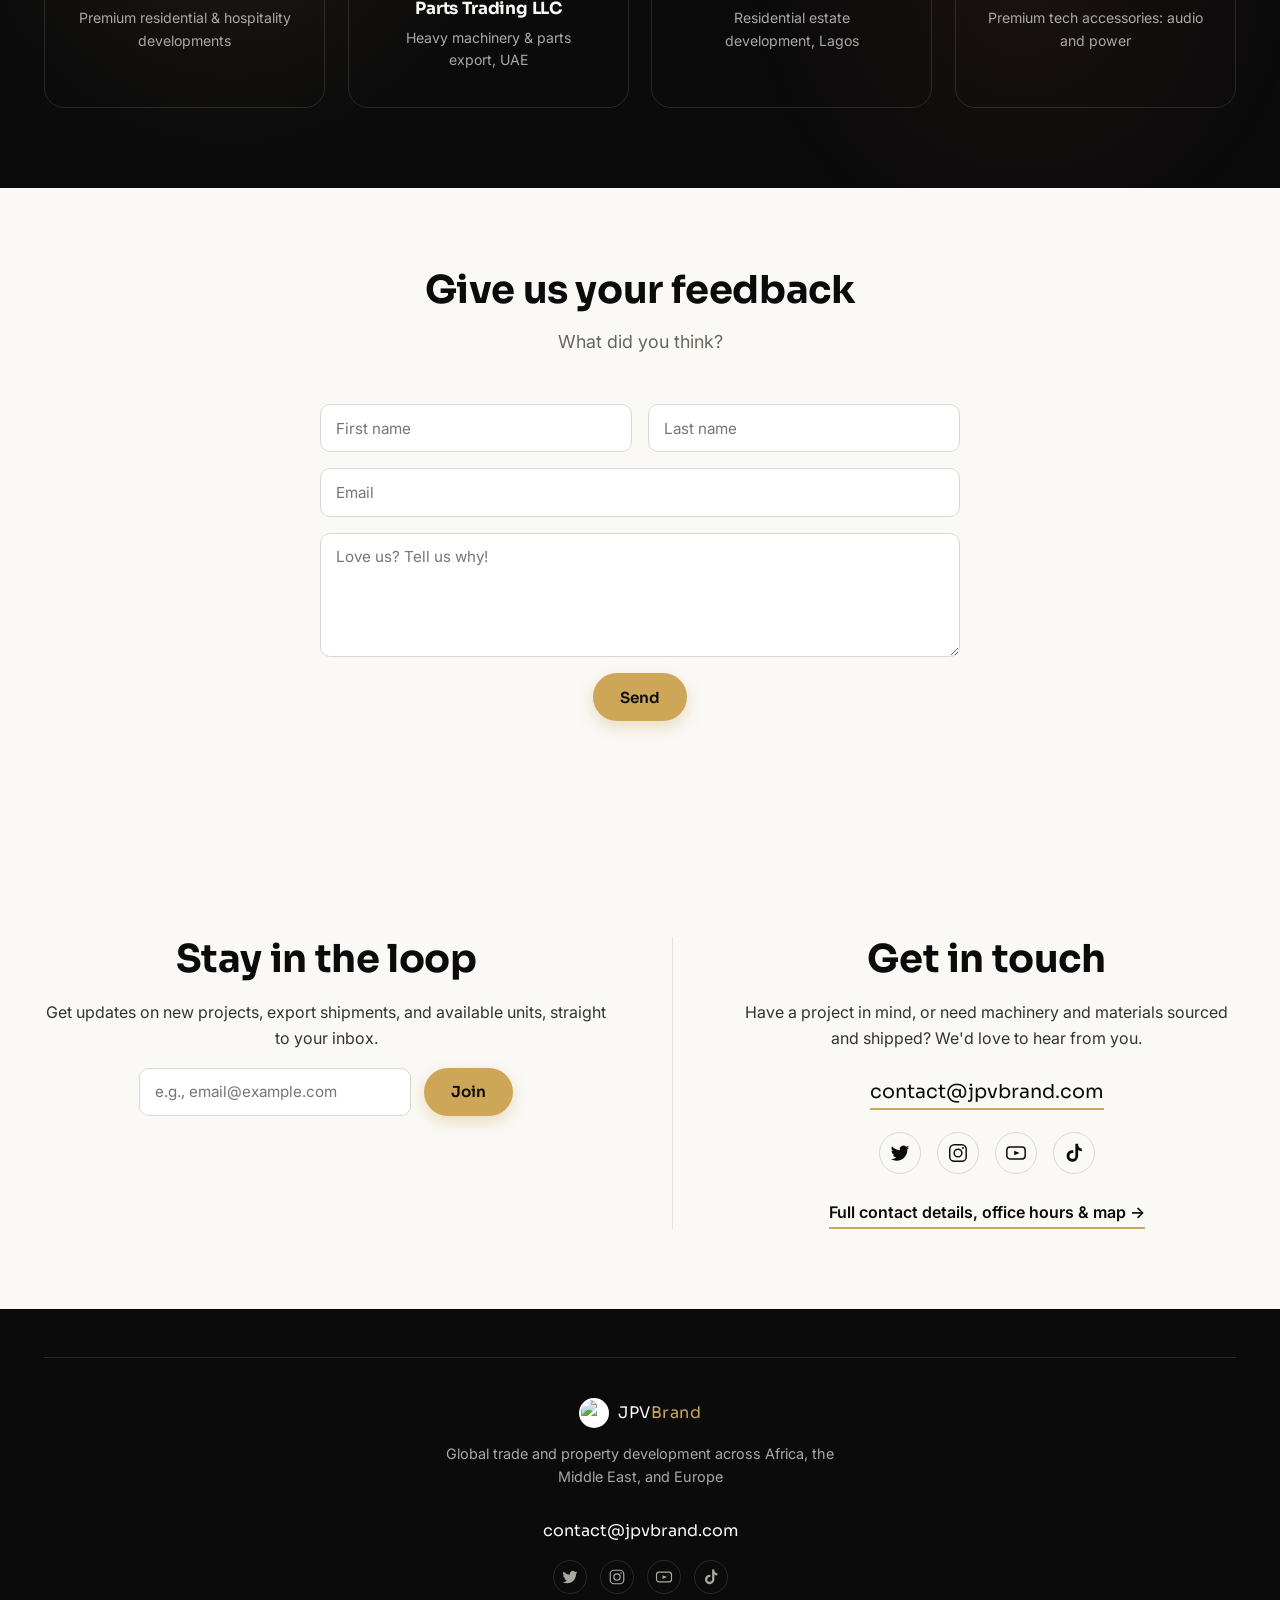
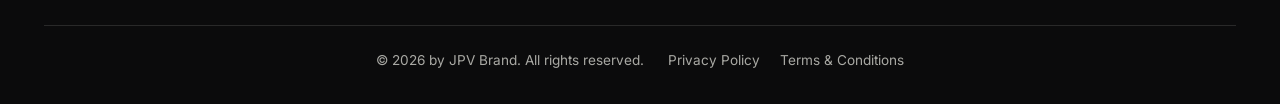
==== commit c6707776: "Add files via upload" ====
--- a/index.html
+++ b/index.html
@@ -169,7 +169,7 @@
   </section>
 
   <!-- ============ SERVICES (banner) ============ -->
-  <section class="banner banner-right" id="services" style="background-image:url('assets/images/banner-services.jpg');background-position:center\">
+  <section class="banner banner-right banner-light" id="services" style="background-image:url('assets/images/banner-services.jpg');background-position:center\">
     <div class="banner-inner">
       <p class="kicker">Services provided</p>
       <h2>Homes built to last. Projects delivered right.</h2>
@@ -229,7 +229,7 @@
   </section>
 
   <!-- ============ MIDDLE EAST (banner) ============ -->
-  <section class="banner banner-right" id="middle-east" style="background-image:url('assets/images/banner-middle-east.jpg');background-position:center\">
+  <section class="banner banner-right banner-light banner-flip" id="middle-east" style="background-image:url('assets/images/banner-middle-east.jpg');background-position:center\">
     <div class="banner-inner">
       <p class="kicker">Middle East</p>
       <h2>Our trade hub in the heart of the region.</h2>
@@ -255,7 +255,7 @@
   </section>
 
   <!-- ============ EUROPE (banner) ============ -->
-  <section class="banner banner-right" id="europe" style="background-image:url('assets/images/banner-europe.jpg');background-position:center\">
+  <section class="banner banner-right banner-light" id="europe" style="background-image:url('assets/images/banner-europe.jpg');background-position:center\">
     <div class="banner-inner">
       <p class="kicker">Europe</p>
       <h2>Connecting African and Middle Eastern trade to Europe.</h2>
@@ -475,7 +475,7 @@
     <div class="footer-top">
       <div class="footer-brand">
       <a href="#top" class="logo small">
-            <img class="logo-mark" src="assets/images/jpv-logo-mark.png" alt="JPV Brand logo mark" width="30" height="30">
+            <img class="logo-mark" src="assets/images/jpv-logo-mark-light.png" alt="JPV Brand logo mark" width="30" height="30">
             <span class="logo-word">JPV<em>Brand</em></span>
           </a>
       <p class="footer-tag">Global trade and property development across Africa, the Middle East, and Europe</p>
@@ -513,7 +513,7 @@
   <div class="chat-panel" id="chatPanel" aria-hidden="true">
     <div class="chat-panel-head">
       <div class="chat-avatar">
-        <img src="assets/images/jpv-logo-mark.png" alt="" width="34" height="34">
+        <img src="assets/images/jpv-logo-mark-light.png" alt="" width="34" height="34">
       </div>
       <div class="chat-head-text">
         <strong>JPV Brand</strong>
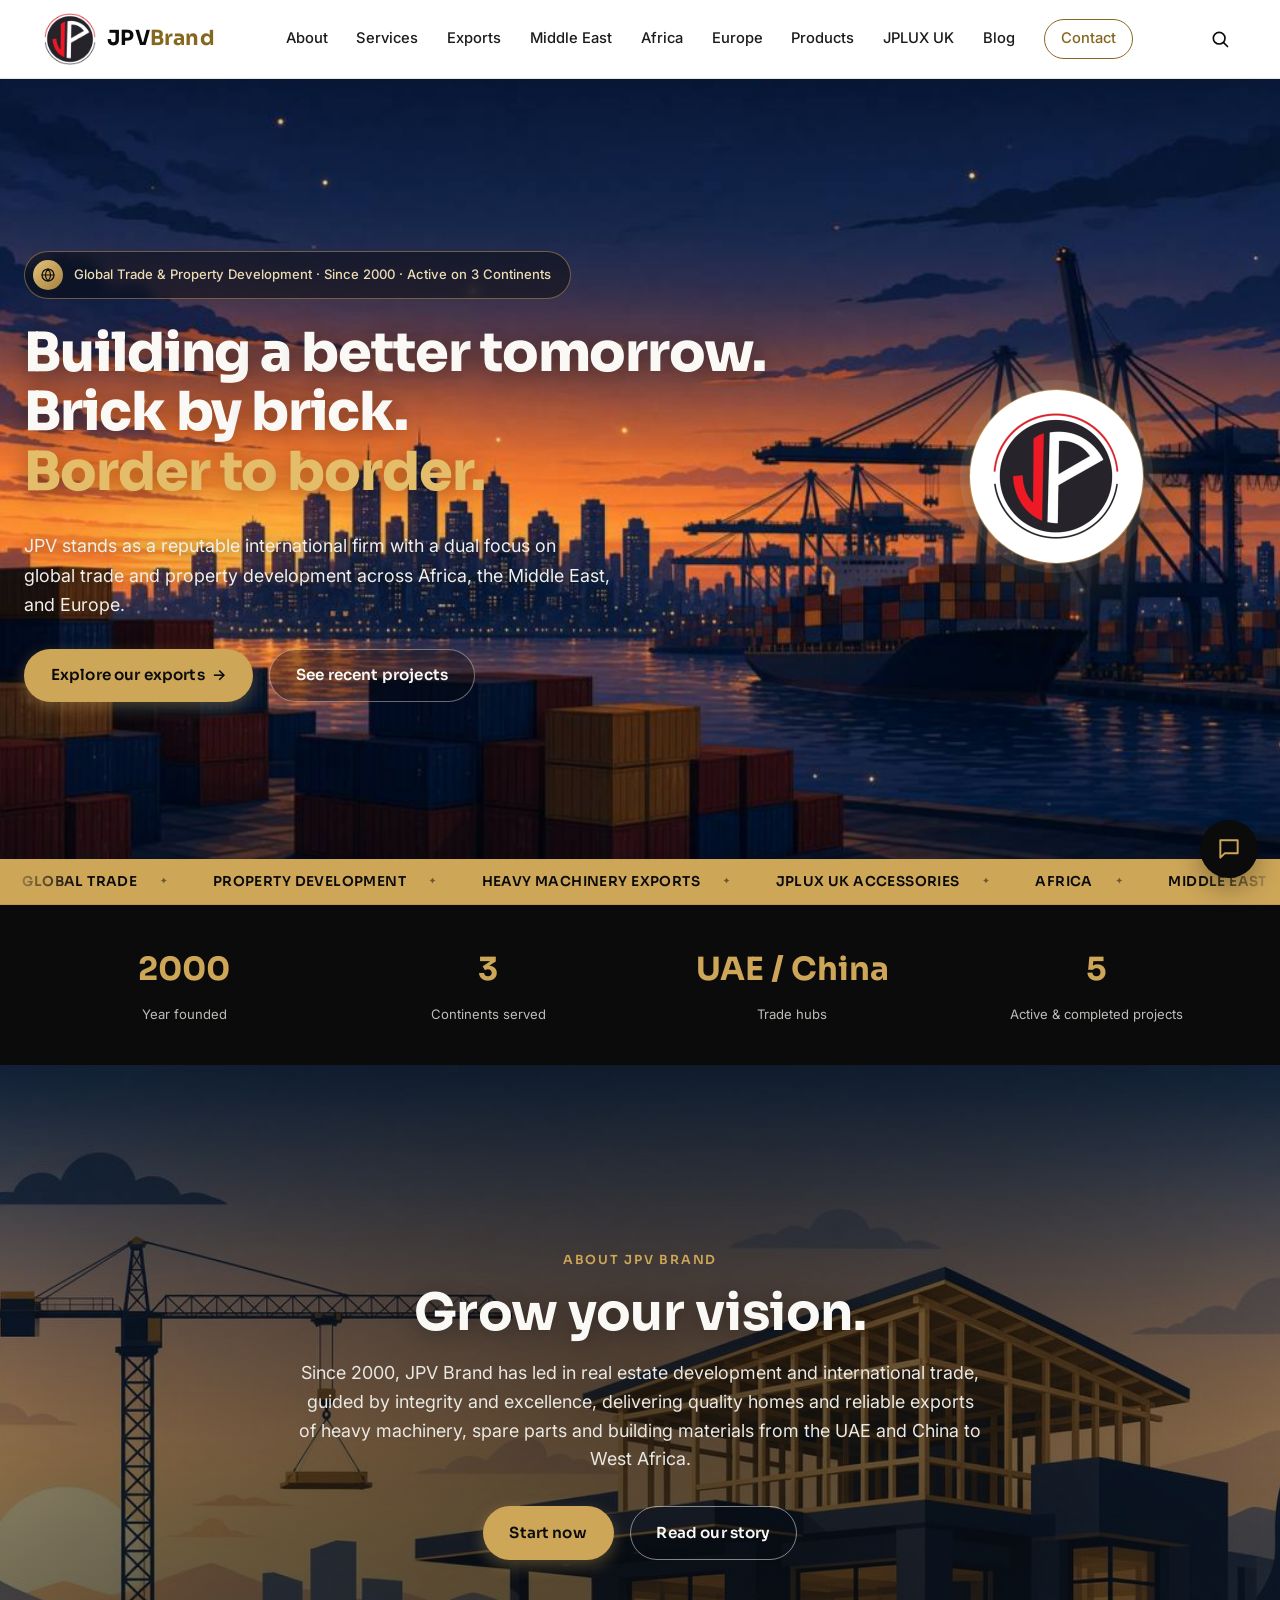
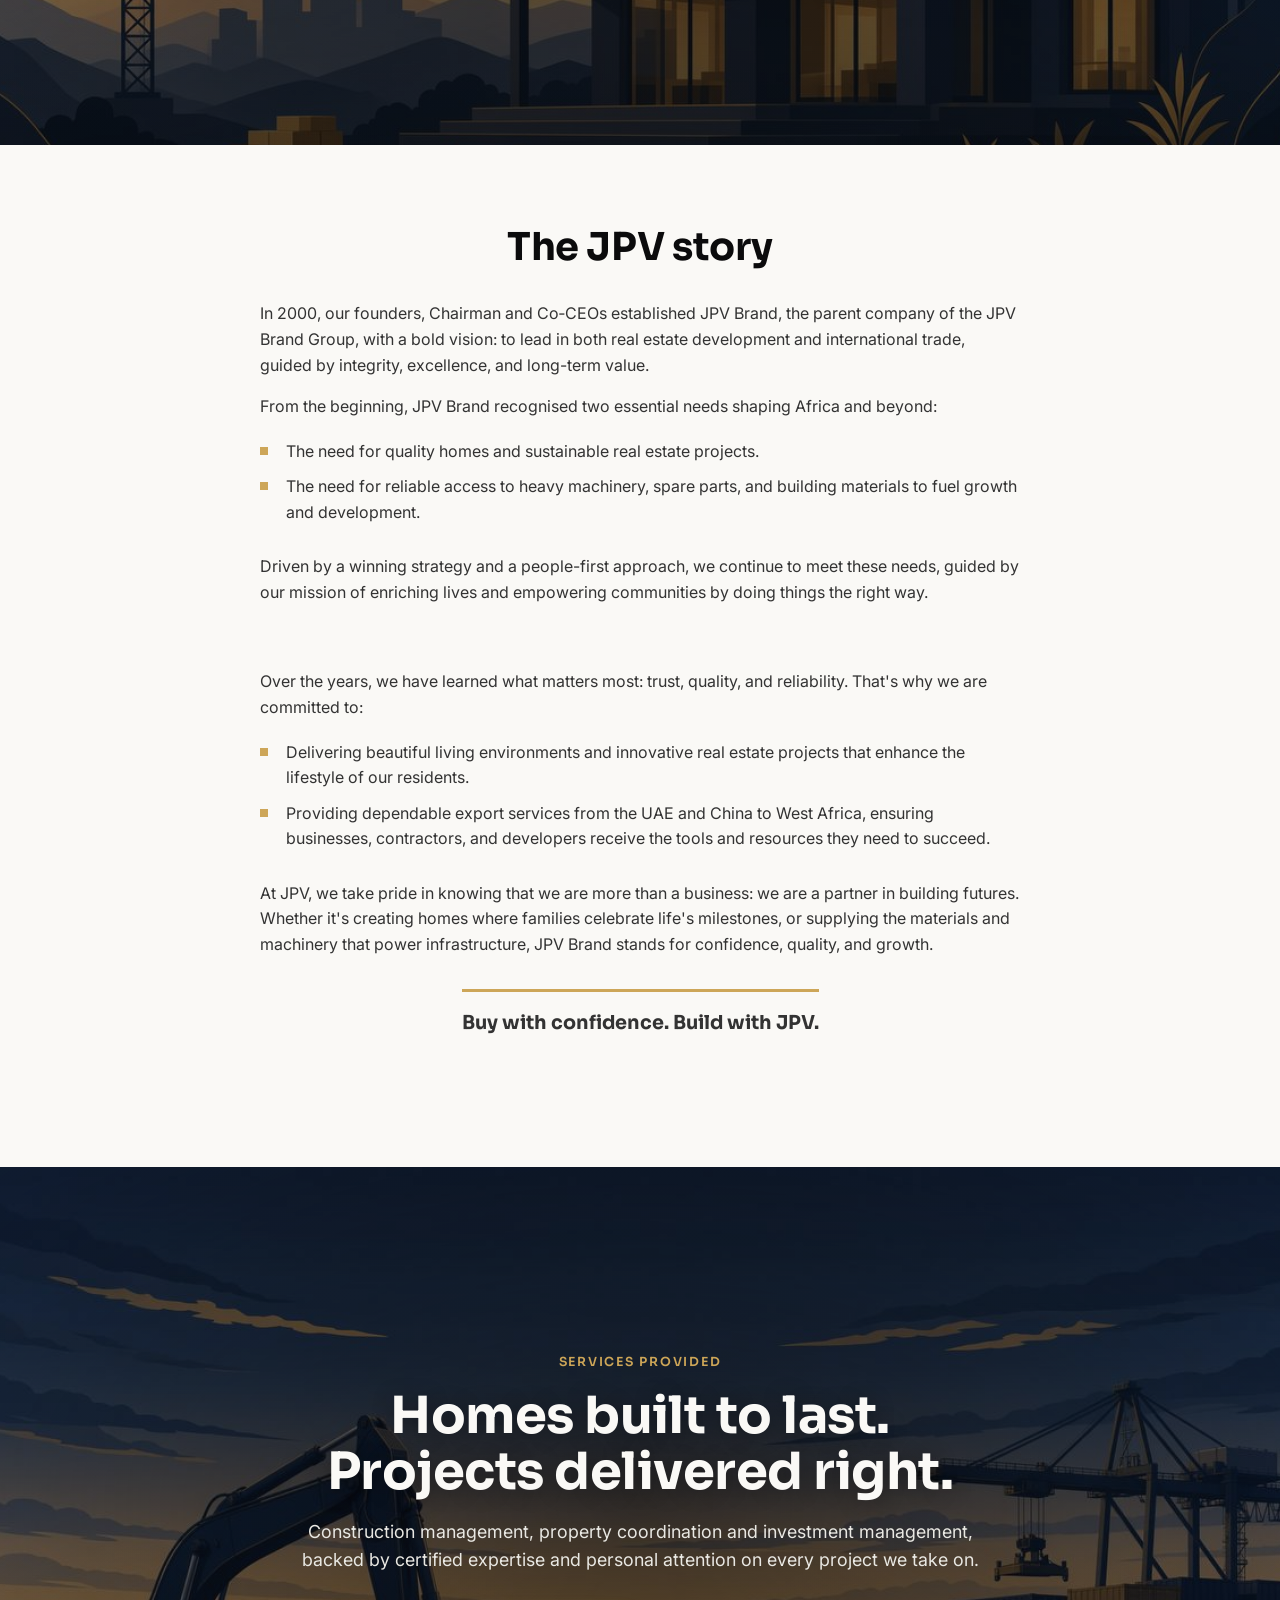
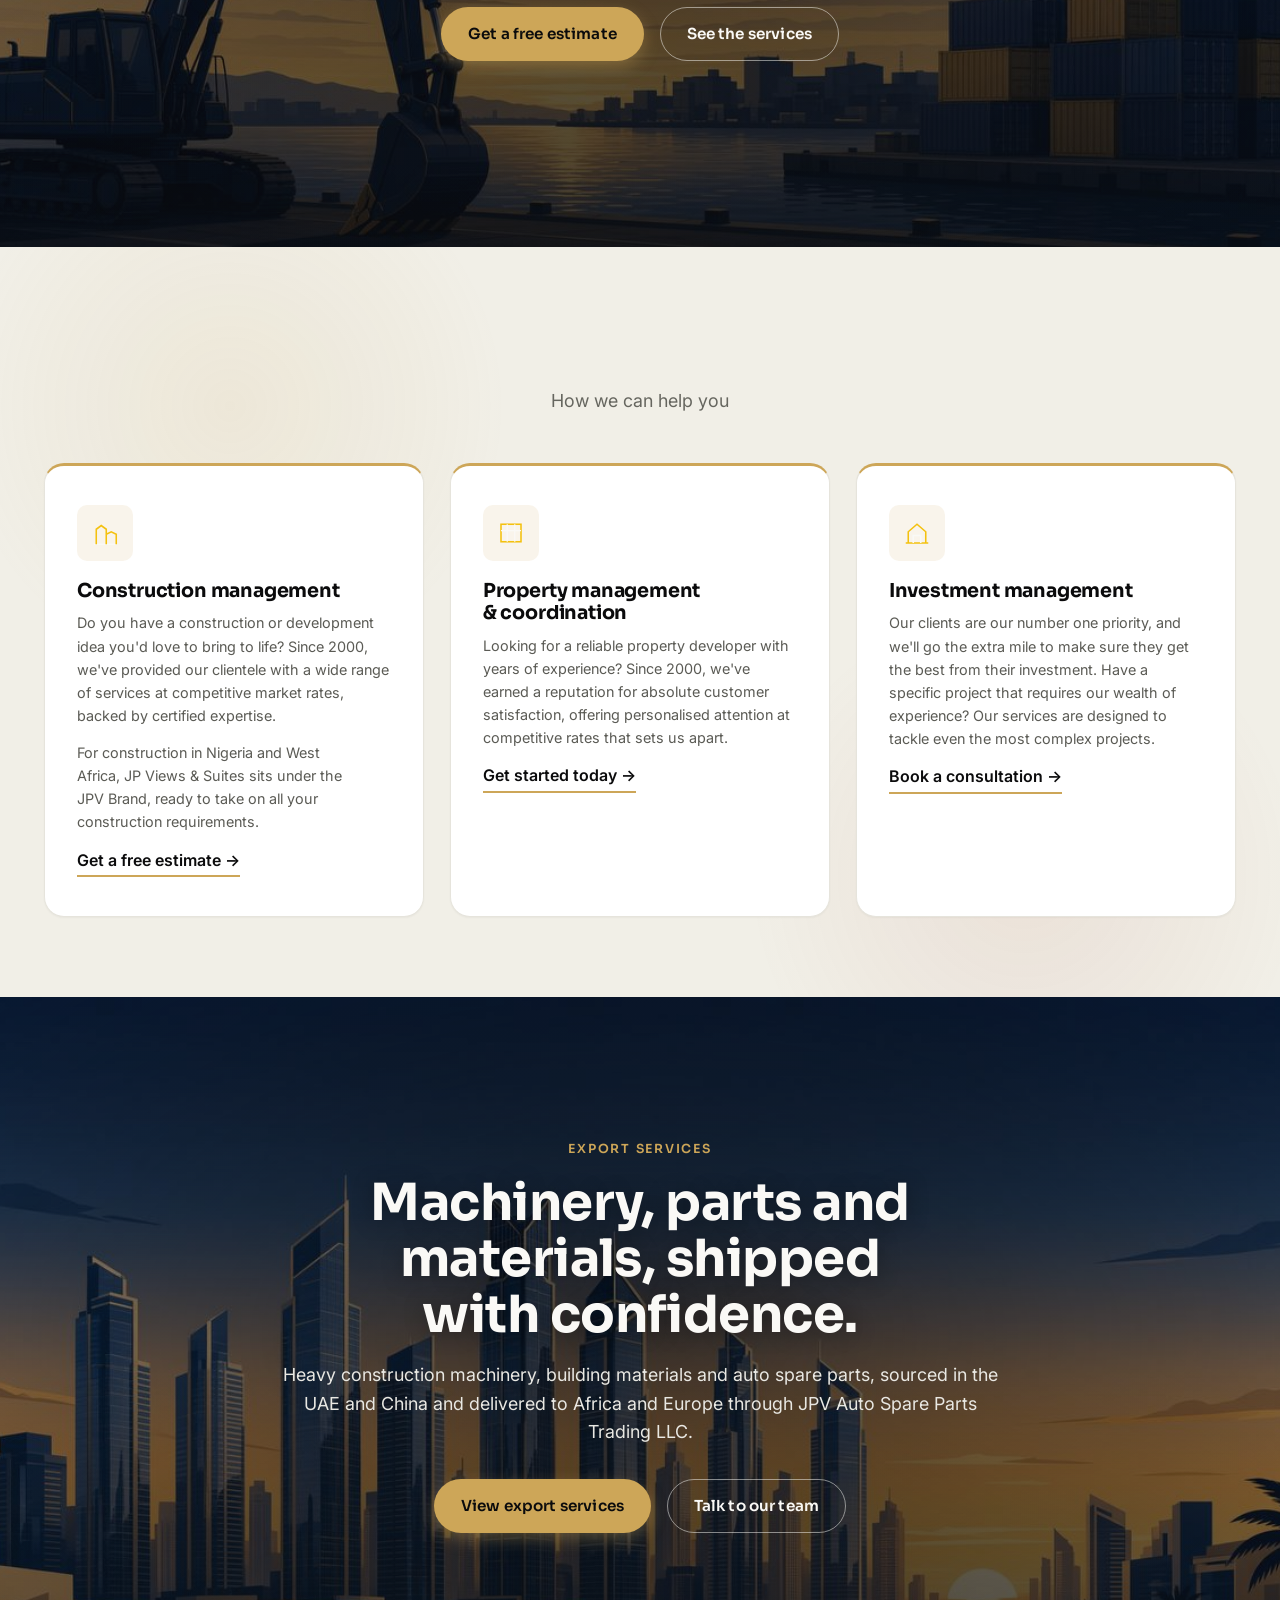
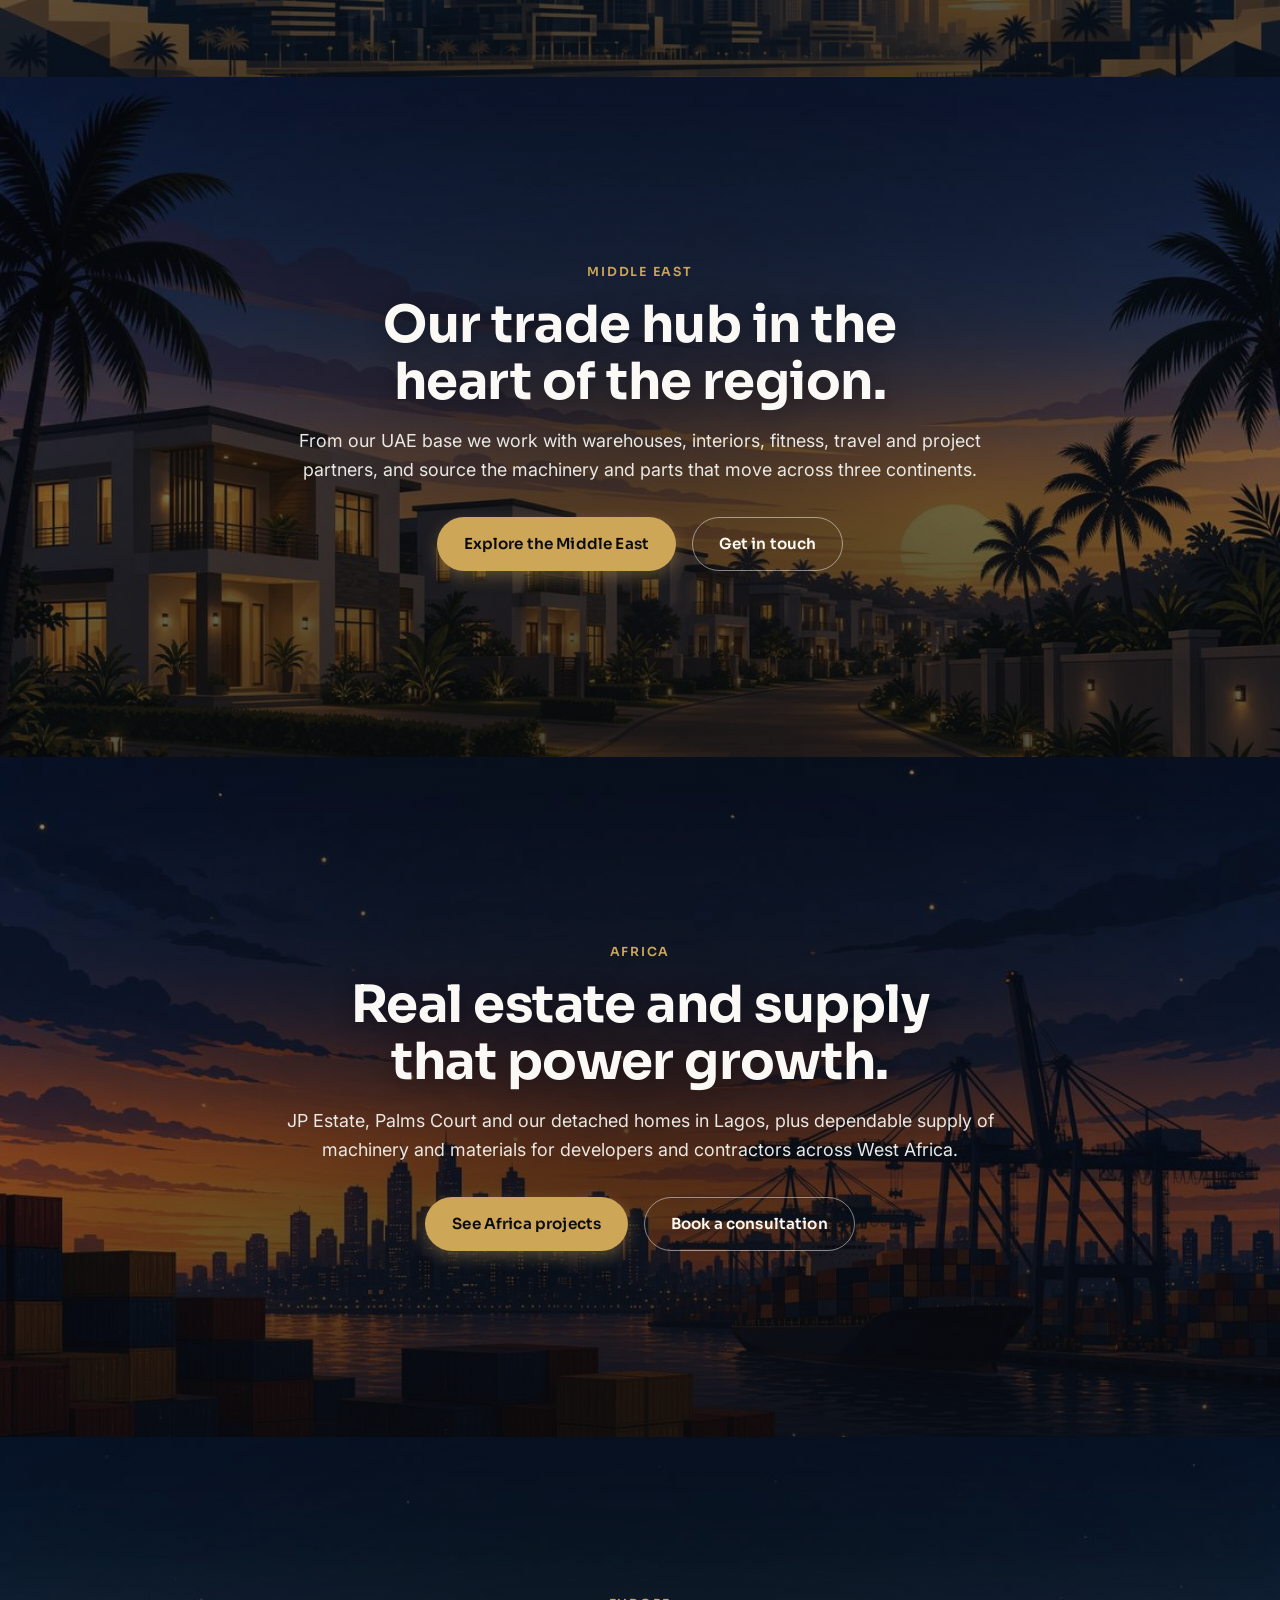
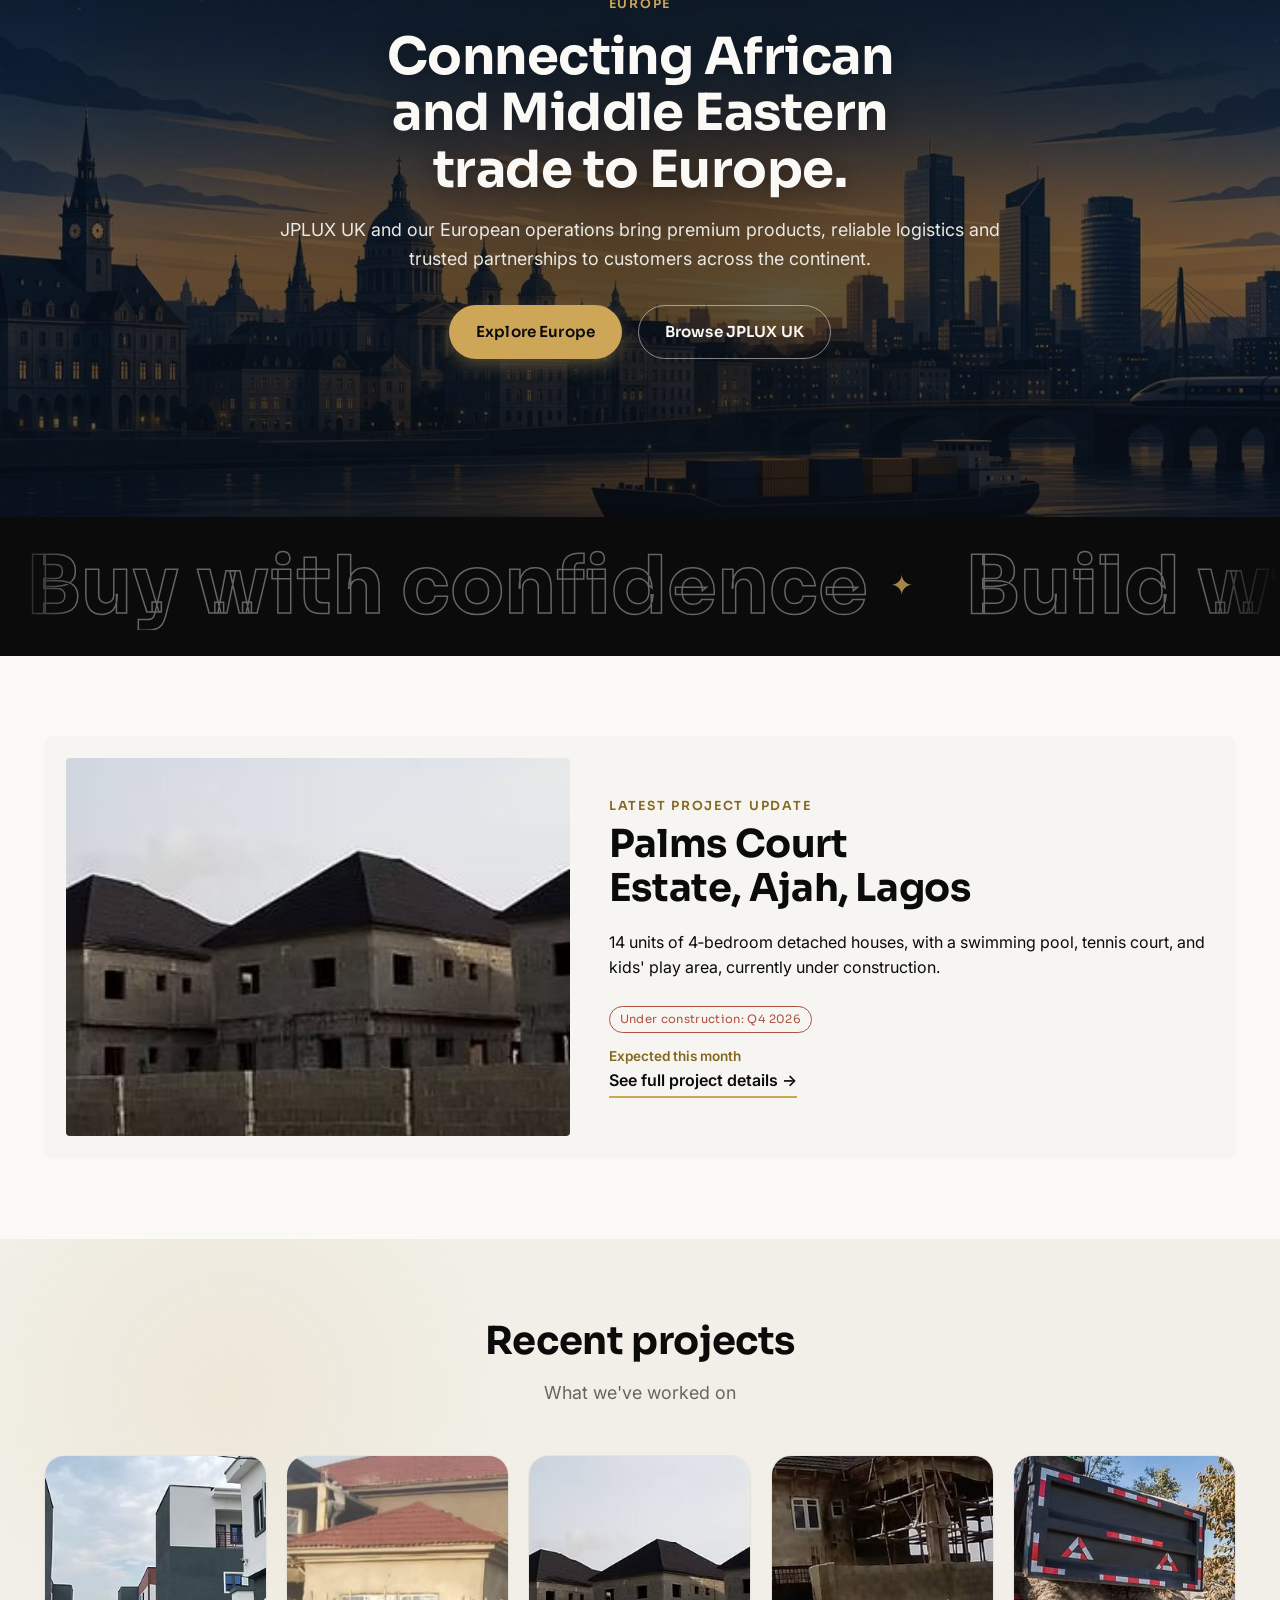
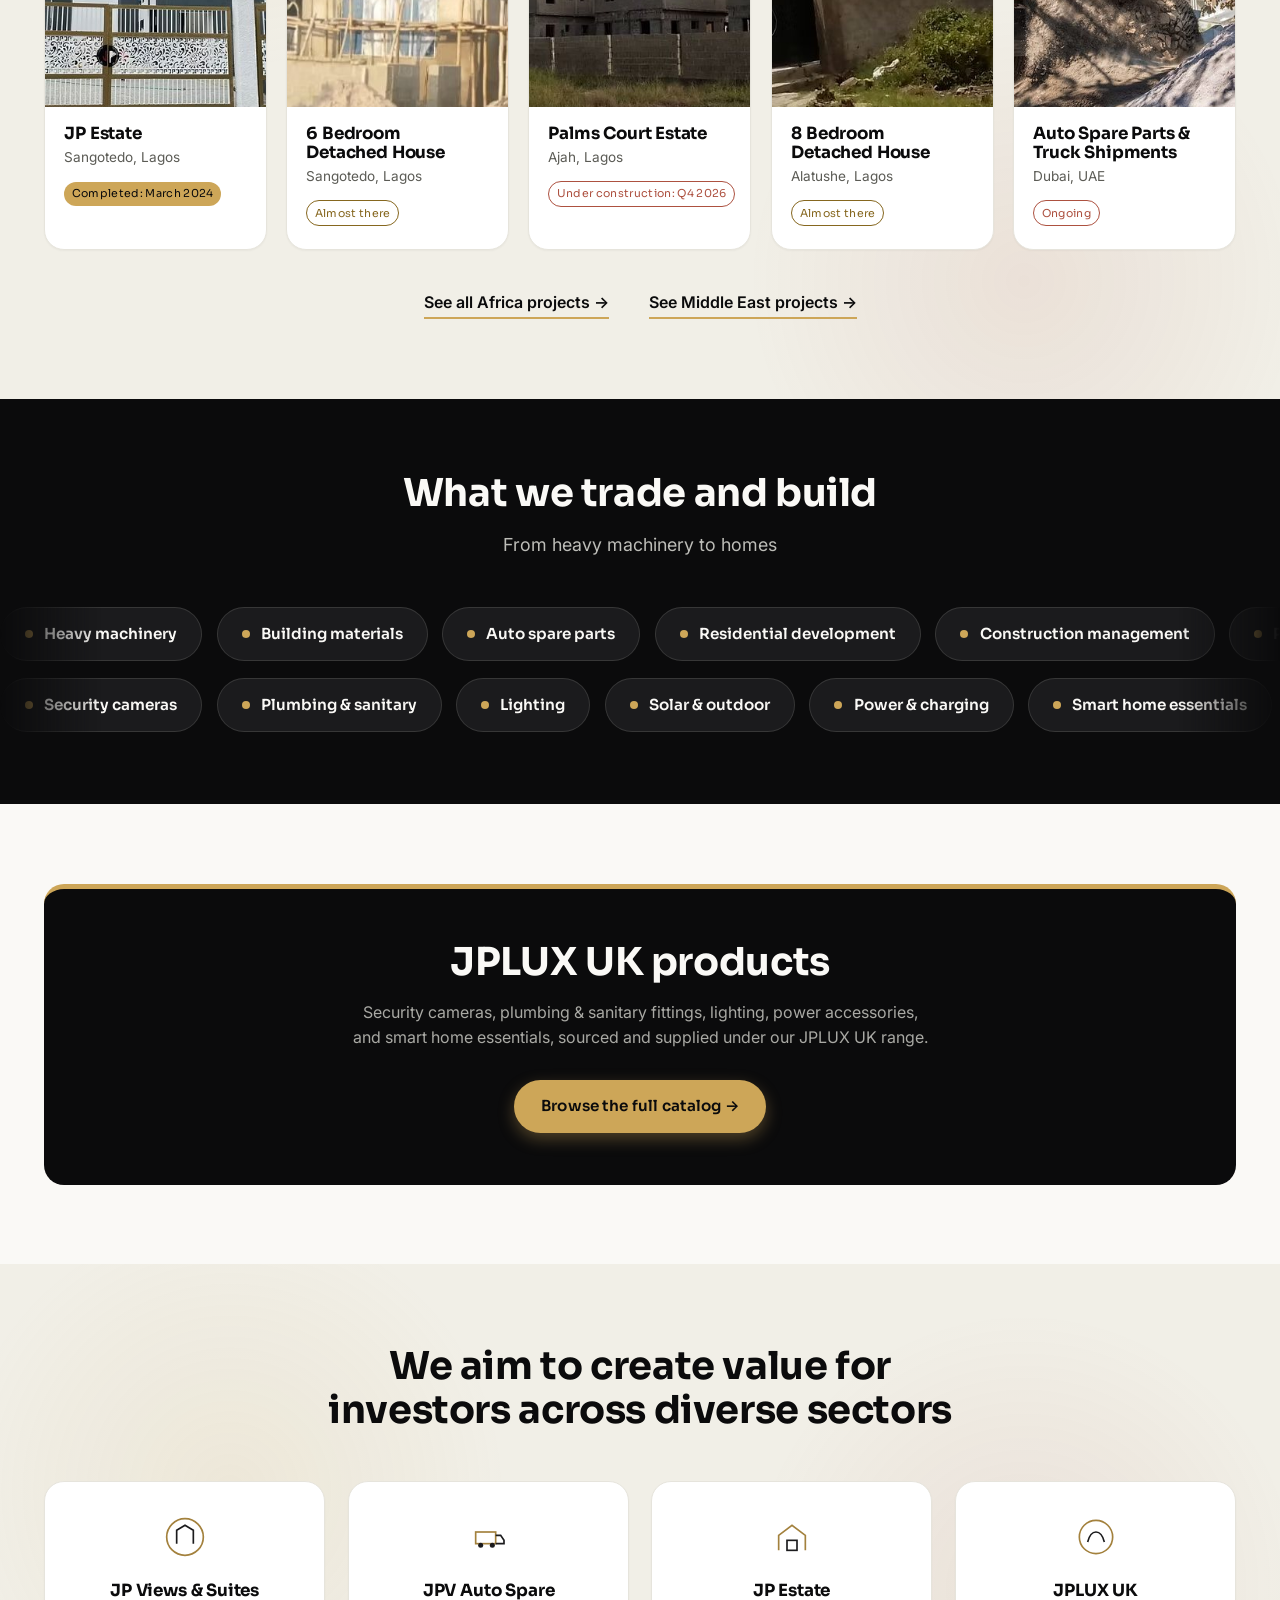
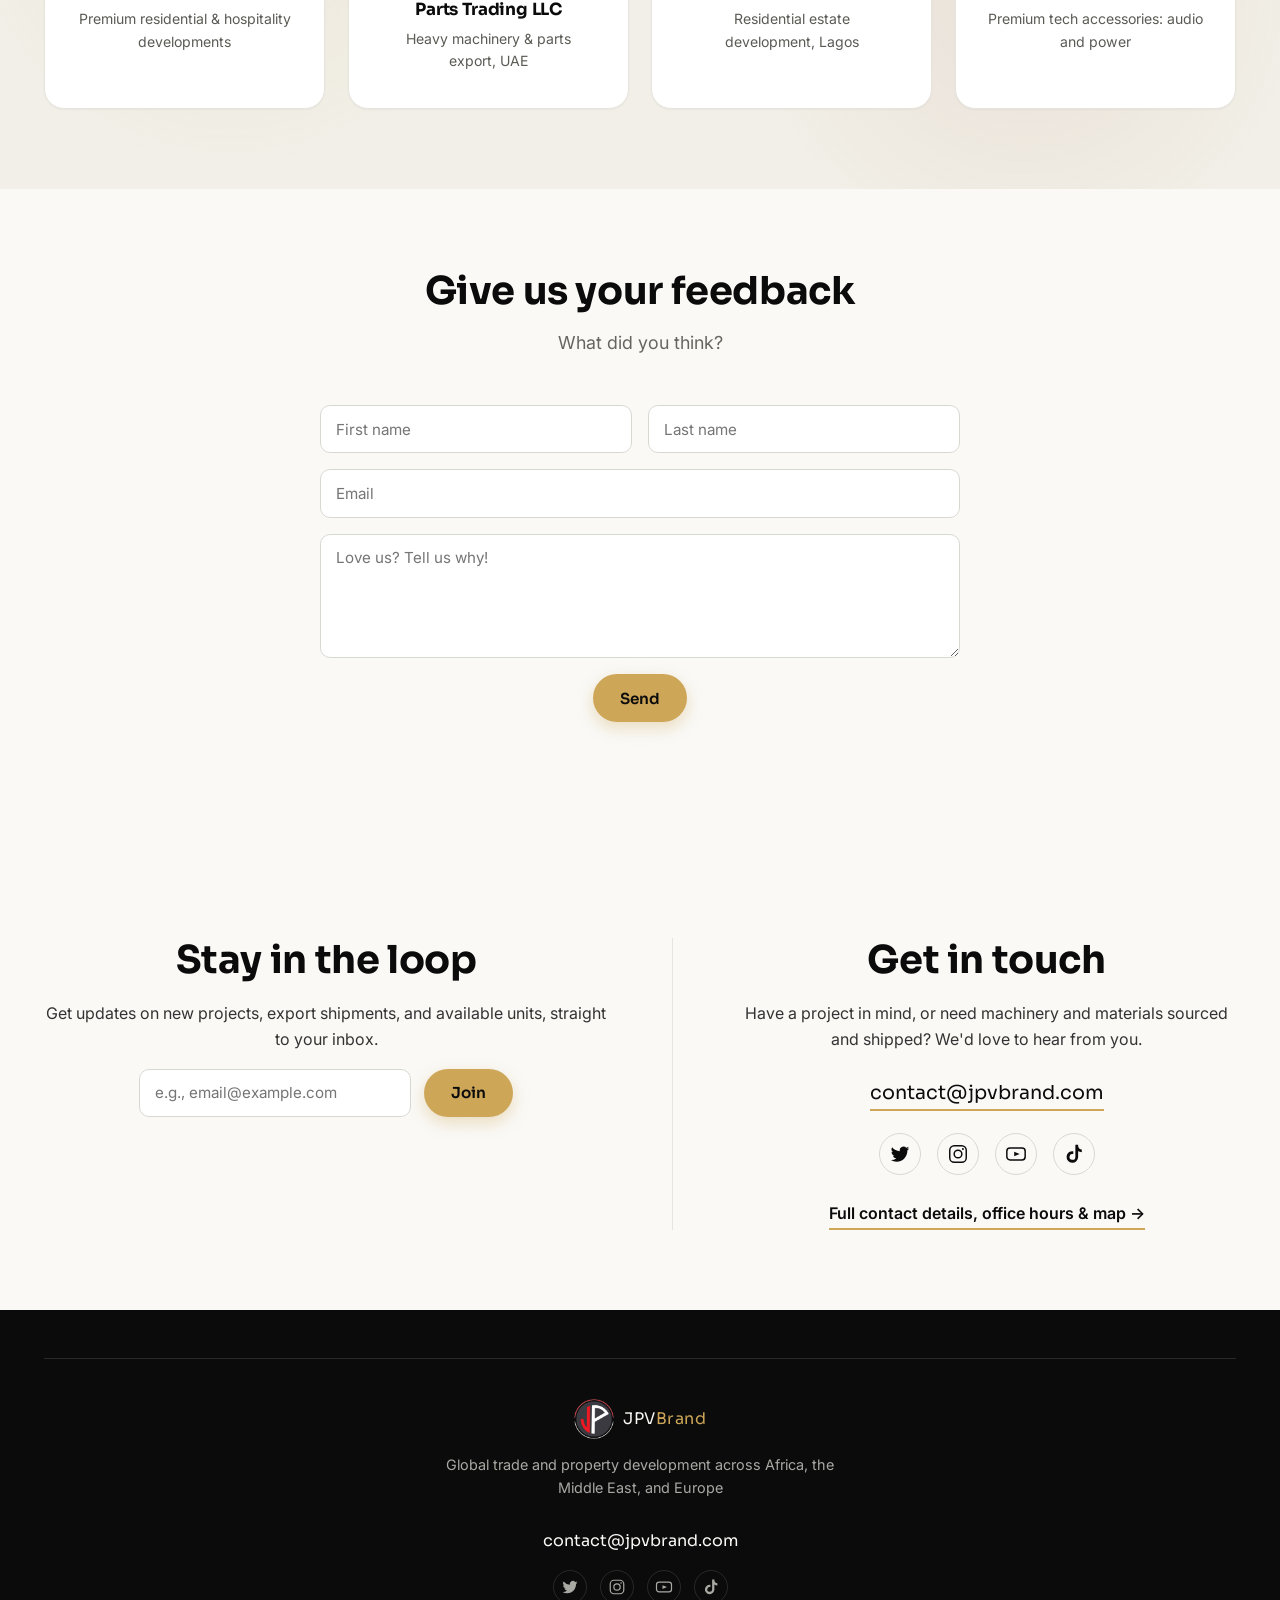
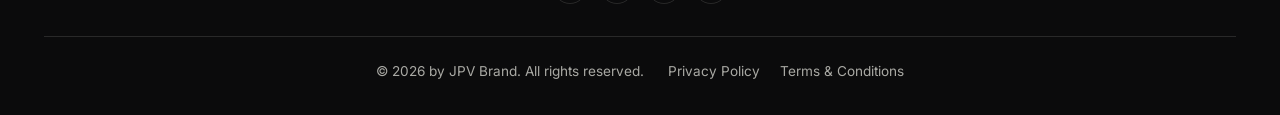
==== commit b0db8bee: "Add files via upload" ====
--- a/index.html
+++ b/index.html
@@ -169,7 +169,7 @@
   </section>
 
   <!-- ============ SERVICES (banner) ============ -->
-  <section class="banner banner-right banner-light" id="services" style="background-image:url('assets/images/banner-services.jpg');background-position:center\">
+  <section class="banner banner-right" id="services" style="background-image:url('assets/images/banner-services.jpg');background-position:center\">
     <div class="banner-inner">
       <p class="kicker">Services provided</p>
       <h2>Homes built to last. Projects delivered right.</h2>
@@ -229,7 +229,7 @@
   </section>
 
   <!-- ============ MIDDLE EAST (banner) ============ -->
-  <section class="banner banner-right banner-light banner-flip" id="middle-east" style="background-image:url('assets/images/banner-middle-east.jpg');background-position:center\">
+  <section class="banner banner-right" id="middle-east" style="background-image:url('assets/images/banner-middle-east.jpg');background-position:center\">
     <div class="banner-inner">
       <p class="kicker">Middle East</p>
       <h2>Our trade hub in the heart of the region.</h2>
@@ -255,7 +255,7 @@
   </section>
 
   <!-- ============ EUROPE (banner) ============ -->
-  <section class="banner banner-right banner-light" id="europe" style="background-image:url('assets/images/banner-europe.jpg');background-position:center\">
+  <section class="banner banner-right" id="europe" style="background-image:url('assets/images/banner-europe.jpg');background-position:center\">
     <div class="banner-inner">
       <p class="kicker">Europe</p>
       <h2>Connecting African and Middle Eastern trade to Europe.</h2>
--- a/css/style.css
+++ b/css/style.css
@@ -553,10 +553,12 @@
   color:#333;
 }
 .products-grid{
-  display:grid;
-  grid-template-columns: repeat(4, 1fr);
+  display:flex;
+  flex-wrap: wrap;
+  justify-content: center;   /* every row, including a short last one, stays centred */
   gap: 1.4rem;
 }
+.products-grid > .product-card{ width: 280px; max-width: 100%; height: auto; }   /* auto so cards in a row stretch to equal height */
 .product-card{
   display: flex;
   flex-direction: column;
@@ -1064,7 +1066,6 @@
 @media (max-width: 980px){
   .cards-grid{ grid-template-columns: 1fr; }
   .projects-grid{ grid-template-columns: repeat(2, 1fr); }
-  .products-grid{ grid-template-columns: repeat(2, 1fr); }
   .case-grid{ grid-template-columns: repeat(2, 1fr); }
   .brands-grid{ grid-template-columns: repeat(2, 1fr); }
   .contact-details-grid{ grid-template-columns: repeat(2, 1fr); }
@@ -1230,7 +1231,7 @@
 /* dark footer: the logo's thin dark ring needs a light backing */
 .site-footer .logo{ color: var(--white); }
 .site-footer .logo-word em{ color: var(--yellow); }
-.site-footer .logo-mark{ background: #fff; border-radius: 50%; padding: 2px; object-fit: contain; }
+.site-footer .logo-mark{ width: 40px; height: 40px; object-fit: contain; }   /* light logo variant, no backing circle */
 
 
 /* ==========================================================
@@ -1299,7 +1300,6 @@
   box-sizing: border-box;
   filter: drop-shadow(0 14px 24px rgba(0,0,0,.45));
 }
-.chat-avatar{ background: #fff; }
 .media-placeholder.logo-card{ background: #fff; border: 1px solid #e6e6e1; }
 .media-placeholder.logo-card img{ object-fit: contain; padding: 8%; }
 
@@ -1383,3 +1383,165 @@
   .hero h1 .line{ text-wrap: balance; }
   .hero h1{ text-wrap: balance; }
 }
+
+@media (max-width: 640px){
+  .products-grid > .product-card{ width: 100%; max-width: 360px; }
+}
+
+
+/* ==========================================================
+   BRANDED PRODUCT CATALOGUE
+   One card design for every product: square photo tile, JP mark,
+   gold accent, centred text.
+   ========================================================== */
+.product-card{
+  background: #fff;
+  border: 1px solid #e6e6e1;
+  box-shadow: 0 1px 2px rgba(11,11,12,.04);
+  text-align: center;
+  transition: transform .2s ease, box-shadow .2s ease, border-color .2s ease;
+}
+.product-card:hover{
+  transform: translateY(-4px);
+  border-color: var(--yellow);
+  box-shadow: 0 14px 30px rgba(11,11,12,.10);
+}
+.product-media{
+  position: relative;
+  border-bottom: 1px solid #eeeee9;
+  background: linear-gradient(150deg, #f7f6f2 0%, #ecebe5 100%);
+}
+.product-media img{ object-fit: cover; object-position: center; }
+/* narrow or white-background shots are shown whole on a white tile */
+.product-media.fit-contain{ background: #fff; }
+.product-media.fit-contain img{ object-fit: contain; padding: 4%; box-sizing: border-box; }
+/* small JP mark in the corner of every photo */
+.product-media::after{
+  content: "";
+  position: absolute; right: .6rem; bottom: .6rem;
+  width: 28px; height: 28px;
+  border-radius: 50%;
+  background: #fff url("../assets/images/jpv-logo-mark.png") center / 80% no-repeat;
+  box-shadow: 0 1px 6px rgba(11,11,12,.22);
+  pointer-events: none;
+}
+.product-card h4{ margin: 1.1rem 1rem 0; font-size: var(--fs-h4); }
+.product-card h4::after{
+  content: "";
+  display: block;
+  width: 28px; height: 2px;
+  margin: .6rem auto .65rem;
+  background: var(--yellow);
+}
+.product-card p{ margin: 0 1rem 1rem; line-height: 1.5; }
+
+/* category headings: short gold rule */
+.catalog-section .section-head h2::after{
+  content: "";
+  display: block;
+  width: 48px; height: 3px;
+  margin: .55rem auto 0;
+  background: var(--yellow);
+  border-radius: 2px;
+}
+
+/* ==========================================================
+   LIGHTER THEME — former "dark" sections are now a soft warm tint.
+   Dark is kept as an accent only: hero, photo banners, stats band,
+   capabilities, the promo card and the footer.
+   (The JPLUX UK page keeps its own black & gold look.)
+   Need a dark section somewhere? Use class="section section-ink".
+   ========================================================== */
+:root{ --tint: #f1efe7; --card-line: #e6e4dc; }
+
+.section-dark{ background: var(--tint); color: var(--black); }
+.section-dark .section-sub{ color: #66665f; }
+.section-dark .kicker{ color: var(--gold-text); }
+.section-dark .text-block p,
+.section-dark .story-copy p,
+.section-dark .checklist li,
+.section-dark .tick-list li,
+.section-dark .category-block li{ color: #333; }
+.section-dark .story-tagline,
+.section-dark .category-block h4{ color: var(--black); }
+.section-dark .text-link{ color: var(--black); }
+.section-dark .text-link:hover{ color: var(--gold-text); }
+.section-dark .btn-outline{ color: var(--black); border-color: rgba(11,11,12,.35); }
+.section-dark .btn-outline:hover{ border-color: var(--black); background: rgba(11,11,12,.05); }
+
+/* cards on the tint: white, hairline border, soft shadow */
+.service-card, .project-card, .case-card, .brand-tile{
+  background: #fff;
+  border: 1px solid var(--card-line);
+  box-shadow: 0 1px 2px rgba(11,11,12,.04);
+}
+.service-card{ border-top: 3px solid var(--yellow); }
+.service-card:hover, .project-card:hover, .case-card:hover{ box-shadow: 0 14px 30px rgba(11,11,12,.10); }
+.service-card h3, .project-info h3, .case-body h3, .brand-tile h3, .case-meta dt{ color: var(--black); }
+.service-card p, .project-info p, .case-meta, .brand-tile p{ color: #5b5b55; }
+.project-media, .case-media{ background: linear-gradient(150deg, #f7f6f2 0%, #ecebe5 100%); }
+.brand-tile-link:hover{ background: #fffdf6; }
+.brand-tile svg [stroke="#faf9f6"]{ stroke: #1b1b1d; }
+.brand-tile svg [fill="#faf9f6"]{ fill: #1b1b1d; }
+.brand-tile svg [stroke="#f4c10f"]{ stroke: var(--yellow-deep); }
+.brand-tile svg [fill="#f4c10f"]{ fill: var(--yellow-deep); }
+
+/* status tags on white cards */
+.section-dark .badge-soon, .project-card .badge-soon, .case-card .badge-soon{ border-color: var(--gold-text); color: var(--gold-text); }
+.section-dark .badge-ongoing, .project-card .badge-ongoing, .case-card .badge-ongoing{ border-color: var(--red); color: var(--red); }
+
+/* opt-in dark section for any page */
+.section-ink{ background: var(--black); color: var(--white); }
+
+/* ==========================================================
+   LIGHT SPLIT BANNERS — photo on one half, text on a soft background
+   (.banner-light = photo left, .banner-light.banner-flip = photo right)
+   ========================================================== */
+.banner-light{
+  background-color: var(--white);
+  color: var(--black);
+  text-align: left;
+  padding: 0;
+  min-height: min(70vh, 600px);
+  justify-content: flex-start;
+}
+.banner-light::before{ display: none; }
+/* photo half (parallax layer, or the inline image when JS is off) */
+.banner-light .banner-bg{ left: 0; right: auto; width: 50%; transform: none !important; top: 0; height: 100%; }
+.banner-light:not(.has-parallax){
+  background-size: 50% 100% !important;
+  background-position: left center !important;
+  background-repeat: no-repeat !important;
+}
+.banner-light .banner-inner{
+  width: 50%;
+  max-width: none;
+  margin: 0 0 0 50%;
+  padding: var(--section-y) max(var(--gutter), calc((100vw - var(--maxw-content)) / 2)) var(--section-y) 4.5rem;
+}
+.banner-light .banner-inner > *{ margin-left: 0; margin-right: 0; max-width: 560px; }
+.banner-light h2{ color: var(--black); text-shadow: none; margin-left: 0; margin-right: 0; }
+.banner-light .banner-lead{ color: #4a4a45; margin-left: 0; margin-right: 0; }
+.banner-light .kicker{ color: var(--gold-text); }
+.banner-light .banner-actions{ justify-content: flex-start; }
+.banner-light .banner-actions .btn-outline{ color: var(--black); border-color: rgba(11,11,12,.35); }
+.banner-light .banner-actions .btn-outline:hover{ border-color: var(--black); background: rgba(11,11,12,.05); }
+
+/* flipped: photo on the right */
+.banner-light.banner-flip{ background-color: var(--tint); justify-content: flex-start; }
+.banner-light.banner-flip .banner-bg{ left: auto; right: 0; }
+.banner-light.banner-flip:not(.has-parallax){ background-position: right center !important; }
+.banner-light.banner-flip .banner-inner{
+  margin: 0;
+  padding: var(--section-y) 4.5rem var(--section-y) max(var(--gutter), calc((100vw - var(--maxw-content)) / 2));
+}
+
+@media (max-width: 860px){
+  .banner-light, .banner-light.banner-flip{ flex-direction: column; align-items: stretch; min-height: 0; }
+  .banner-light .banner-bg, .banner-light.banner-flip .banner-bg{ left: 0; right: 0; width: 100%; height: 260px; }
+  .banner-light:not(.has-parallax){ background-size: 100% 260px !important; background-position: top center !important; }
+  .banner-light .banner-inner, .banner-light.banner-flip .banner-inner{
+    width: 100%; margin: 0;
+    padding: calc(260px + 2.2rem) var(--gutter) 3rem;
+  }
+}
--- a/css/chat-widget.css
+++ b/css/chat-widget.css
@@ -73,12 +73,12 @@
 .chat-avatar{
   width: 34px; height: 34px;
   border-radius: 50%;
-  background: var(--yellow);
+  background: transparent;
   display: flex; align-items: center; justify-content: center;
   flex-shrink: 0;
   overflow: hidden;
 }
-.chat-avatar img{ width: 100%; height: 100%; object-fit: contain; padding: 5px; }
+.chat-avatar img{ width: 100%; height: 100%; object-fit: contain; }
 .chat-head-text{ flex: 1; min-width: 0; }
 .chat-head-text strong{ display: block; font-family: var(--font-display); font-size: .92rem; }
 .chat-head-text span{ font-size: .72rem; color: #cfcec9; }
